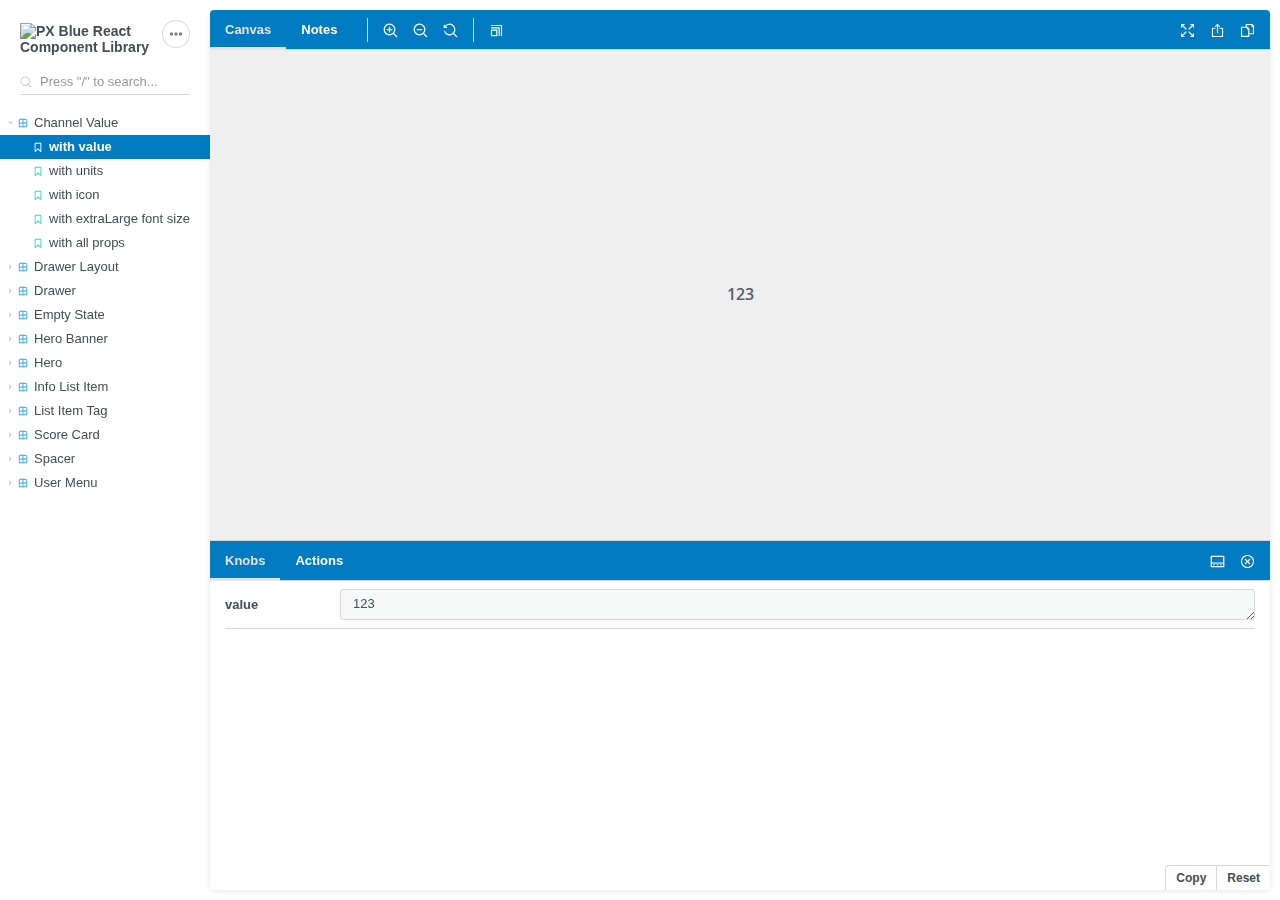
==== index.html @ 1d78e773 "Automated deployment to GitHub Pages: 4fc9adf02ebc10e402176f22e3195abb1aef4960" ====
<!doctype html><html lang="en"><head><meta charset="utf-8"><title>Storybook</title><meta name="viewport" content="width=device-width,initial-scale=1"><style>html, body {
    overflow: hidden;
    height: 100%;
    width: 100%;
    margin: 0;
    padding: 0;
  }</style><script>/* globals window */
  /* eslint-disable no-underscore-dangle */
  try {
    if (window.top !== window) {
      window.__REACT_DEVTOOLS_GLOBAL_HOOK__ = window.top.__REACT_DEVTOOLS_GLOBAL_HOOK__;
    }
  } catch (e) {
    // eslint-disable-next-line no-console
    console.warn('unable to connect to top frame for connecting dev tools');
  }</script><style>#root[hidden],
      #docs-root[hidden] {
        display: none !important;
      }</style></head><body><div id="root"></div><div id="docs-root"></div><script>window['DOCS_MODE'] = false;</script><script src="runtime~main.6b70b35614cf83eab770.bundle.js"></script><script src="vendors~main.edf5c8f440f9ef5408d7.bundle.js"></script><script src="main.2b7e1f618e87498ce772.bundle.js"></script></body></html>
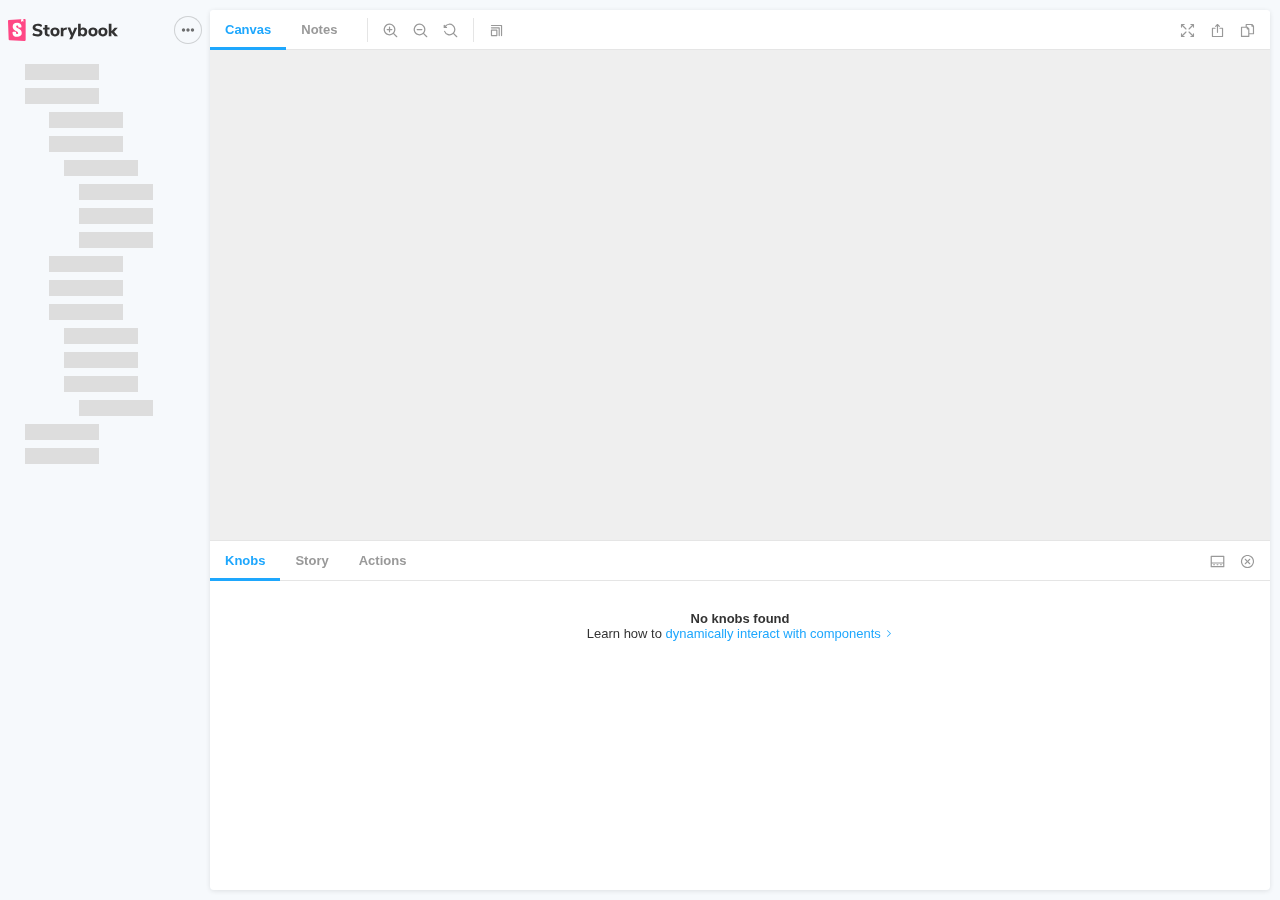
==== commit af7d064c: "Automated deployment to GitHub Pages: 9efe8abd7712d4d9ef991f05d4c924cb4b5fd49f" ====
--- a/index.html
+++ b/index.html
@@ -13,7 +13,130 @@
   } catch (e) {
     // eslint-disable-next-line no-console
     console.warn('unable to connect to top frame for connecting dev tools');
-  }</script><style>#root[hidden],
+  }</script><style>.sidebar-header {
+        padding: 16px 8px 8px !important;
+    }
+
+    .css-qbmosi {
+        margin: 0 8px 1rem !important;
+    }
+
+    /* This targets the selected story background color in the drawer. */
+    .selected {
+        background: #007bc1 !important; /* Blue[500] */
+    }
+
+    /* This targets the href that appears in the Knobs addon when there are no knobs present. */
+    .css-cz6gk6 {
+        color: #007bc1 !important; /* Blue[500] */
+    }
+
+    /* open-sans-300normal - latin */
+    @font-face {
+        font-family: 'Open Sans';
+        font-style: normal;
+        font-display: swap;
+        font-weight: 300;
+        src: local('Open Sans Light '), local('Open Sans-Light'), url('./open-sans-latin-300.woff2') format('woff2'),
+            /* Super Modern Browsers */ url('./open-sans-latin-300.woff') format('woff'); /* Modern Browsers */
+    }
+
+    /* open-sans-300italic - latin */
+    @font-face {
+        font-family: 'Open Sans';
+        font-style: italic;
+        font-display: swap;
+        font-weight: 300;
+        src: local('Open Sans Light italic'), local('Open Sans-Lightitalic'),
+            url('./open-sans-latin-300italic.woff2') format('woff2'),
+            /* Super Modern Browsers */ url('./open-sans-latin-300italic.woff') format('woff'); /* Modern Browsers */
+    }
+
+    /* open-sans-400normal - latin */
+    @font-face {
+        font-family: 'Open Sans';
+        font-style: normal;
+        font-display: swap;
+        font-weight: 400;
+        src: local('Open Sans Regular '), local('Open Sans-Regular'), url('./open-sans-latin-400.woff2') format('woff2'),
+            /* Super Modern Browsers */ url('./open-sans-latin-400.woff') format('woff'); /* Modern Browsers */
+    }
+
+    /* open-sans-400italic - latin */
+    @font-face {
+        font-family: 'Open Sans';
+        font-style: italic;
+        font-display: swap;
+        font-weight: 400;
+        src: local('Open Sans Regular italic'), local('Open Sans-Regularitalic'),
+            url('./open-sans-latin-400italic.woff2') format('woff2'),
+            /* Super Modern Browsers */ url('./open-sans-latin-400italic.woff') format('woff'); /* Modern Browsers */
+    }
+
+    /* open-sans-600normal - latin */
+    @font-face {
+        font-family: 'Open Sans';
+        font-style: normal;
+        font-display: swap;
+        font-weight: 600;
+        src: local('Open Sans SemiBold '), local('Open Sans-SemiBold'),
+            url('./open-sans-latin-600.woff2') format('woff2'),
+            /* Super Modern Browsers */ url('./open-sans-latin-600.woff') format('woff'); /* Modern Browsers */
+    }
+
+    /* open-sans-600italic - latin */
+    @font-face {
+        font-family: 'Open Sans';
+        font-style: italic;
+        font-display: swap;
+        font-weight: 600;
+        src: local('Open Sans SemiBold italic'), local('Open Sans-SemiBolditalic'),
+            url('./open-sans-latin-600italic.woff2') format('woff2'),
+            /* Super Modern Browsers */ url('./open-sans-latin-600italic.woff') format('woff'); /* Modern Browsers */
+    }
+
+    /* open-sans-700normal - latin */
+    @font-face {
+        font-family: 'Open Sans';
+        font-style: normal;
+        font-display: swap;
+        font-weight: 700;
+        src: local('Open Sans Bold '), local('Open Sans-Bold'), url('./open-sans-latin-700.woff2') format('woff2'),
+            /* Super Modern Browsers */ url('./open-sans-latin-700.woff') format('woff'); /* Modern Browsers */
+    }
+
+    /* open-sans-700italic - latin */
+    @font-face {
+        font-family: 'Open Sans';
+        font-style: italic;
+        font-display: swap;
+        font-weight: 700;
+        src: local('Open Sans Bold italic'), local('Open Sans-Bolditalic'),
+            url('./open-sans-latin-700italic.woff2') format('woff2'),
+            /* Super Modern Browsers */ url('./open-sans-latin-700italic.woff') format('woff'); /* Modern Browsers */
+    }
+
+    /* open-sans-800normal - latin */
+    @font-face {
+        font-family: 'Open Sans';
+        font-style: normal;
+        font-display: swap;
+        font-weight: 800;
+        src: local('Open Sans ExtraBold '), local('Open Sans-ExtraBold'),
+            url('./open-sans-latin-800.woff2') format('woff2'),
+            /* Super Modern Browsers */ url('./open-sans-latin-800.woff') format('woff'); /* Modern Browsers */
+    }
+
+    /* open-sans-800italic - latin */
+    @font-face {
+        font-family: 'Open Sans';
+        font-style: italic;
+        font-display: swap;
+        font-weight: 800;
+        src: local('Open Sans ExtraBold italic'), local('Open Sans-ExtraBolditalic'),
+            url('./open-sans-latin-800italic.woff2') format('woff2'),
+            /* Super Modern Browsers */ url('./open-sans-latin-800italic.woff') format('woff'); /* Modern Browsers */
+    }</style><style>#root[hidden],
       #docs-root[hidden] {
         display: none !important;
-      }</style></head><body><div id="root"></div><div id="docs-root"></div><script>window['DOCS_MODE'] = false;</script><script src="runtime~main.6b70b35614cf83eab770.bundle.js"></script><script src="vendors~main.edf5c8f440f9ef5408d7.bundle.js"></script><script src="main.2b7e1f618e87498ce772.bundle.js"></script></body></html>+      }</style></head><body><div id="root"></div><div id="docs-root"></div><script>window['DOCS_MODE'] = false;</script><script src="runtime~main.6b70b35614cf83eab770.bundle.js"></script><script src="vendors~main.6156f0cbc23262004c1c.bundle.js"></script><script src="main.290e5aa9de0d8193857f.bundle.js"></script></body></html>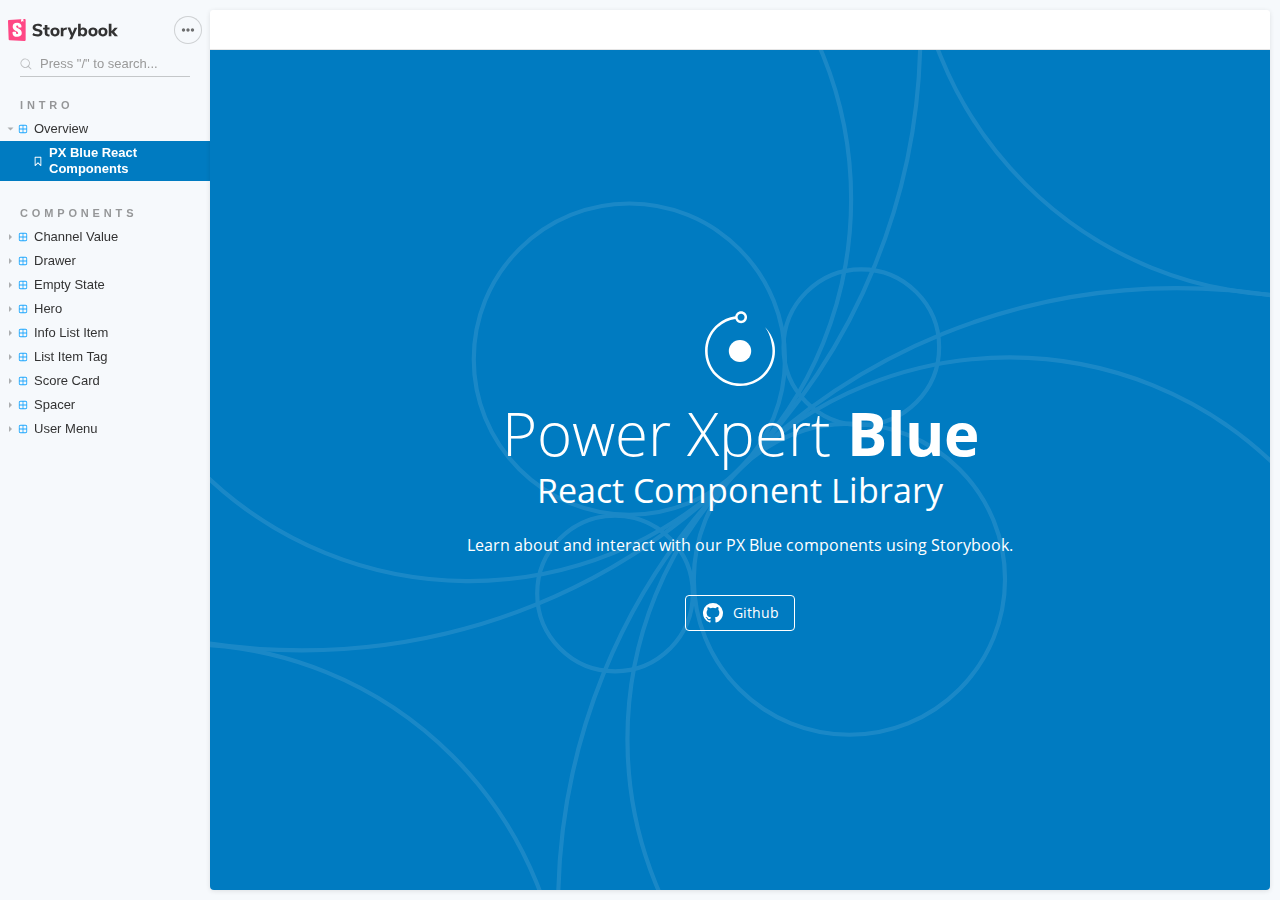
==== commit 77cd403d: "Automated deployment to GitHub Pages: f30aa0f6f24a04a635f3812a1047a23a737346c7" ====
--- a/index.html
+++ b/index.html
@@ -1,4 +1,4 @@
-<!doctype html><html lang="en"><head><meta charset="utf-8"><title>Storybook</title><meta name="viewport" content="width=device-width,initial-scale=1"><style>html, body {
+<!doctype html><html lang="en"><head><meta charset="utf-8"/><title>Storybook</title><meta name="viewport" content="width=device-width,initial-scale=1"/><style>html, body {
     overflow: hidden;
     height: 100%;
     width: 100%;
@@ -17,18 +17,21 @@
         padding: 16px 8px 8px !important;
     }
 
-    .css-qbmosi {
+    .css-qbmosi,
+    .css-1z0k36t {
         margin: 0 8px 1rem !important;
     }
 
     /* This targets the selected story background color in the drawer. */
     .selected {
-        background: #007bc1 !important; /* Blue[500] */
+        background: #007bc1 !important;
+        /* Blue[500] */
     }
 
     /* This targets the href that appears in the Knobs addon when there are no knobs present. */
     .css-cz6gk6 {
-        color: #007bc1 !important; /* Blue[500] */
+        color: #007bc1 !important;
+        /* Blue[500] */
     }
 
     /* open-sans-300normal - latin */
@@ -38,7 +41,9 @@
         font-display: swap;
         font-weight: 300;
         src: local('Open Sans Light '), local('Open Sans-Light'), url('./open-sans-latin-300.woff2') format('woff2'),
-            /* Super Modern Browsers */ url('./open-sans-latin-300.woff') format('woff'); /* Modern Browsers */
+            /* Super Modern Browsers */
+            url('./open-sans-latin-300.woff') format('woff');
+        /* Modern Browsers */
     }
 
     /* open-sans-300italic - latin */
@@ -49,7 +54,9 @@
         font-weight: 300;
         src: local('Open Sans Light italic'), local('Open Sans-Lightitalic'),
             url('./open-sans-latin-300italic.woff2') format('woff2'),
-            /* Super Modern Browsers */ url('./open-sans-latin-300italic.woff') format('woff'); /* Modern Browsers */
+            /* Super Modern Browsers */
+            url('./open-sans-latin-300italic.woff') format('woff');
+        /* Modern Browsers */
     }
 
     /* open-sans-400normal - latin */
@@ -59,7 +66,9 @@
         font-display: swap;
         font-weight: 400;
         src: local('Open Sans Regular '), local('Open Sans-Regular'), url('./open-sans-latin-400.woff2') format('woff2'),
-            /* Super Modern Browsers */ url('./open-sans-latin-400.woff') format('woff'); /* Modern Browsers */
+            /* Super Modern Browsers */
+            url('./open-sans-latin-400.woff') format('woff');
+        /* Modern Browsers */
     }
 
     /* open-sans-400italic - latin */
@@ -70,7 +79,9 @@
         font-weight: 400;
         src: local('Open Sans Regular italic'), local('Open Sans-Regularitalic'),
             url('./open-sans-latin-400italic.woff2') format('woff2'),
-            /* Super Modern Browsers */ url('./open-sans-latin-400italic.woff') format('woff'); /* Modern Browsers */
+            /* Super Modern Browsers */
+            url('./open-sans-latin-400italic.woff') format('woff');
+        /* Modern Browsers */
     }
 
     /* open-sans-600normal - latin */
@@ -81,7 +92,9 @@
         font-weight: 600;
         src: local('Open Sans SemiBold '), local('Open Sans-SemiBold'),
             url('./open-sans-latin-600.woff2') format('woff2'),
-            /* Super Modern Browsers */ url('./open-sans-latin-600.woff') format('woff'); /* Modern Browsers */
+            /* Super Modern Browsers */
+            url('./open-sans-latin-600.woff') format('woff');
+        /* Modern Browsers */
     }
 
     /* open-sans-600italic - latin */
@@ -92,7 +105,9 @@
         font-weight: 600;
         src: local('Open Sans SemiBold italic'), local('Open Sans-SemiBolditalic'),
             url('./open-sans-latin-600italic.woff2') format('woff2'),
-            /* Super Modern Browsers */ url('./open-sans-latin-600italic.woff') format('woff'); /* Modern Browsers */
+            /* Super Modern Browsers */
+            url('./open-sans-latin-600italic.woff') format('woff');
+        /* Modern Browsers */
     }
 
     /* open-sans-700normal - latin */
@@ -102,7 +117,9 @@
         font-display: swap;
         font-weight: 700;
         src: local('Open Sans Bold '), local('Open Sans-Bold'), url('./open-sans-latin-700.woff2') format('woff2'),
-            /* Super Modern Browsers */ url('./open-sans-latin-700.woff') format('woff'); /* Modern Browsers */
+            /* Super Modern Browsers */
+            url('./open-sans-latin-700.woff') format('woff');
+        /* Modern Browsers */
     }
 
     /* open-sans-700italic - latin */
@@ -113,7 +130,9 @@
         font-weight: 700;
         src: local('Open Sans Bold italic'), local('Open Sans-Bolditalic'),
             url('./open-sans-latin-700italic.woff2') format('woff2'),
-            /* Super Modern Browsers */ url('./open-sans-latin-700italic.woff') format('woff'); /* Modern Browsers */
+            /* Super Modern Browsers */
+            url('./open-sans-latin-700italic.woff') format('woff');
+        /* Modern Browsers */
     }
 
     /* open-sans-800normal - latin */
@@ -124,7 +143,9 @@
         font-weight: 800;
         src: local('Open Sans ExtraBold '), local('Open Sans-ExtraBold'),
             url('./open-sans-latin-800.woff2') format('woff2'),
-            /* Super Modern Browsers */ url('./open-sans-latin-800.woff') format('woff'); /* Modern Browsers */
+            /* Super Modern Browsers */
+            url('./open-sans-latin-800.woff') format('woff');
+        /* Modern Browsers */
     }
 
     /* open-sans-800italic - latin */
@@ -135,8 +156,10 @@
         font-weight: 800;
         src: local('Open Sans ExtraBold italic'), local('Open Sans-ExtraBolditalic'),
             url('./open-sans-latin-800italic.woff2') format('woff2'),
-            /* Super Modern Browsers */ url('./open-sans-latin-800italic.woff') format('woff'); /* Modern Browsers */
-    }</style><style>#root[hidden],
+            /* Super Modern Browsers */
+            url('./open-sans-latin-800italic.woff') format('woff');
+        /* Modern Browsers */
+    }</style><script>window.STORYBOOK_GA_ID = "UA-139646200-3";</script><style>#root[hidden],
       #docs-root[hidden] {
         display: none !important;
-      }</style></head><body><div id="root"></div><div id="docs-root"></div><script>window['DOCS_MODE'] = false;</script><script src="runtime~main.6b70b35614cf83eab770.bundle.js"></script><script src="vendors~main.6156f0cbc23262004c1c.bundle.js"></script><script src="main.290e5aa9de0d8193857f.bundle.js"></script></body></html>+      }</style></head><body><div id="root"></div><div id="docs-root"></div><script>window['DOCS_MODE'] = false;</script><script src="runtime~main.8bfece81a1ead32e094c.bundle.js"></script><script src="vendors~main.65d1828055e6ea2e4693.bundle.js"></script><script src="main.d3cc313f5250d2cbf352.bundle.js"></script></body></html>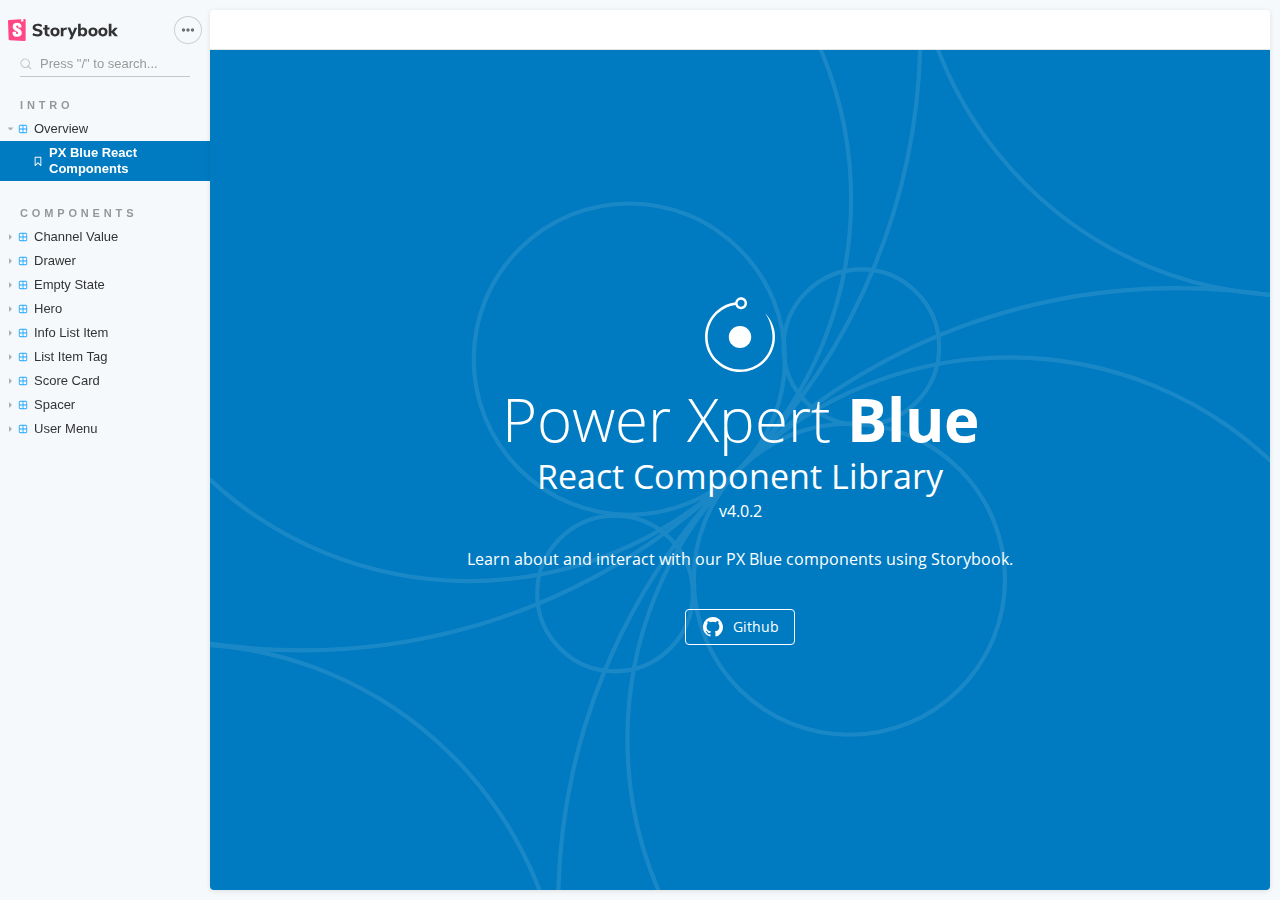
==== commit 4602008b: "Automated deployment to GitHub Pages: b6af2dbeae8496c011d40d08228b2ee51e6983ee" ====
--- a/index.html
+++ b/index.html
@@ -15,6 +15,13 @@
     console.warn('unable to connect to top frame for connecting dev tools');
   }</script><style>.sidebar-header {
         padding: 16px 8px 8px !important;
+    }
+
+    .css-19bal3c,
+    .css-7nj0wm,
+    .css-wl7nqa,
+    .css-1ifygg9 {
+        font-size: 14px !important;
     }
 
     .css-qbmosi,
@@ -41,8 +48,7 @@
         font-display: swap;
         font-weight: 300;
         src: local('Open Sans Light '), local('Open Sans-Light'), url('./open-sans-latin-300.woff2') format('woff2'),
-            /* Super Modern Browsers */
-            url('./open-sans-latin-300.woff') format('woff');
+            /* Super Modern Browsers */ url('./open-sans-latin-300.woff') format('woff');
         /* Modern Browsers */
     }
 
@@ -54,8 +60,7 @@
         font-weight: 300;
         src: local('Open Sans Light italic'), local('Open Sans-Lightitalic'),
             url('./open-sans-latin-300italic.woff2') format('woff2'),
-            /* Super Modern Browsers */
-            url('./open-sans-latin-300italic.woff') format('woff');
+            /* Super Modern Browsers */ url('./open-sans-latin-300italic.woff') format('woff');
         /* Modern Browsers */
     }
 
@@ -66,8 +71,7 @@
         font-display: swap;
         font-weight: 400;
         src: local('Open Sans Regular '), local('Open Sans-Regular'), url('./open-sans-latin-400.woff2') format('woff2'),
-            /* Super Modern Browsers */
-            url('./open-sans-latin-400.woff') format('woff');
+            /* Super Modern Browsers */ url('./open-sans-latin-400.woff') format('woff');
         /* Modern Browsers */
     }
 
@@ -79,8 +83,7 @@
         font-weight: 400;
         src: local('Open Sans Regular italic'), local('Open Sans-Regularitalic'),
             url('./open-sans-latin-400italic.woff2') format('woff2'),
-            /* Super Modern Browsers */
-            url('./open-sans-latin-400italic.woff') format('woff');
+            /* Super Modern Browsers */ url('./open-sans-latin-400italic.woff') format('woff');
         /* Modern Browsers */
     }
 
@@ -92,8 +95,7 @@
         font-weight: 600;
         src: local('Open Sans SemiBold '), local('Open Sans-SemiBold'),
             url('./open-sans-latin-600.woff2') format('woff2'),
-            /* Super Modern Browsers */
-            url('./open-sans-latin-600.woff') format('woff');
+            /* Super Modern Browsers */ url('./open-sans-latin-600.woff') format('woff');
         /* Modern Browsers */
     }
 
@@ -105,8 +107,7 @@
         font-weight: 600;
         src: local('Open Sans SemiBold italic'), local('Open Sans-SemiBolditalic'),
             url('./open-sans-latin-600italic.woff2') format('woff2'),
-            /* Super Modern Browsers */
-            url('./open-sans-latin-600italic.woff') format('woff');
+            /* Super Modern Browsers */ url('./open-sans-latin-600italic.woff') format('woff');
         /* Modern Browsers */
     }
 
@@ -117,8 +118,7 @@
         font-display: swap;
         font-weight: 700;
         src: local('Open Sans Bold '), local('Open Sans-Bold'), url('./open-sans-latin-700.woff2') format('woff2'),
-            /* Super Modern Browsers */
-            url('./open-sans-latin-700.woff') format('woff');
+            /* Super Modern Browsers */ url('./open-sans-latin-700.woff') format('woff');
         /* Modern Browsers */
     }
 
@@ -130,8 +130,7 @@
         font-weight: 700;
         src: local('Open Sans Bold italic'), local('Open Sans-Bolditalic'),
             url('./open-sans-latin-700italic.woff2') format('woff2'),
-            /* Super Modern Browsers */
-            url('./open-sans-latin-700italic.woff') format('woff');
+            /* Super Modern Browsers */ url('./open-sans-latin-700italic.woff') format('woff');
         /* Modern Browsers */
     }
 
@@ -143,8 +142,7 @@
         font-weight: 800;
         src: local('Open Sans ExtraBold '), local('Open Sans-ExtraBold'),
             url('./open-sans-latin-800.woff2') format('woff2'),
-            /* Super Modern Browsers */
-            url('./open-sans-latin-800.woff') format('woff');
+            /* Super Modern Browsers */ url('./open-sans-latin-800.woff') format('woff');
         /* Modern Browsers */
     }
 
@@ -156,10 +154,9 @@
         font-weight: 800;
         src: local('Open Sans ExtraBold italic'), local('Open Sans-ExtraBolditalic'),
             url('./open-sans-latin-800italic.woff2') format('woff2'),
-            /* Super Modern Browsers */
-            url('./open-sans-latin-800italic.woff') format('woff');
+            /* Super Modern Browsers */ url('./open-sans-latin-800italic.woff') format('woff');
         /* Modern Browsers */
-    }</style><script>window.STORYBOOK_GA_ID = "UA-139646200-3";</script><style>#root[hidden],
+    }</style><script>window.STORYBOOK_GA_ID = 'UA-139646200-3';</script><style>#root[hidden],
       #docs-root[hidden] {
         display: none !important;
       }</style></head><body><div id="root"></div><div id="docs-root"></div><script>window['DOCS_MODE'] = false;</script><script src="runtime~main.8bfece81a1ead32e094c.bundle.js"></script><script src="vendors~main.65d1828055e6ea2e4693.bundle.js"></script><script src="main.d3cc313f5250d2cbf352.bundle.js"></script></body></html>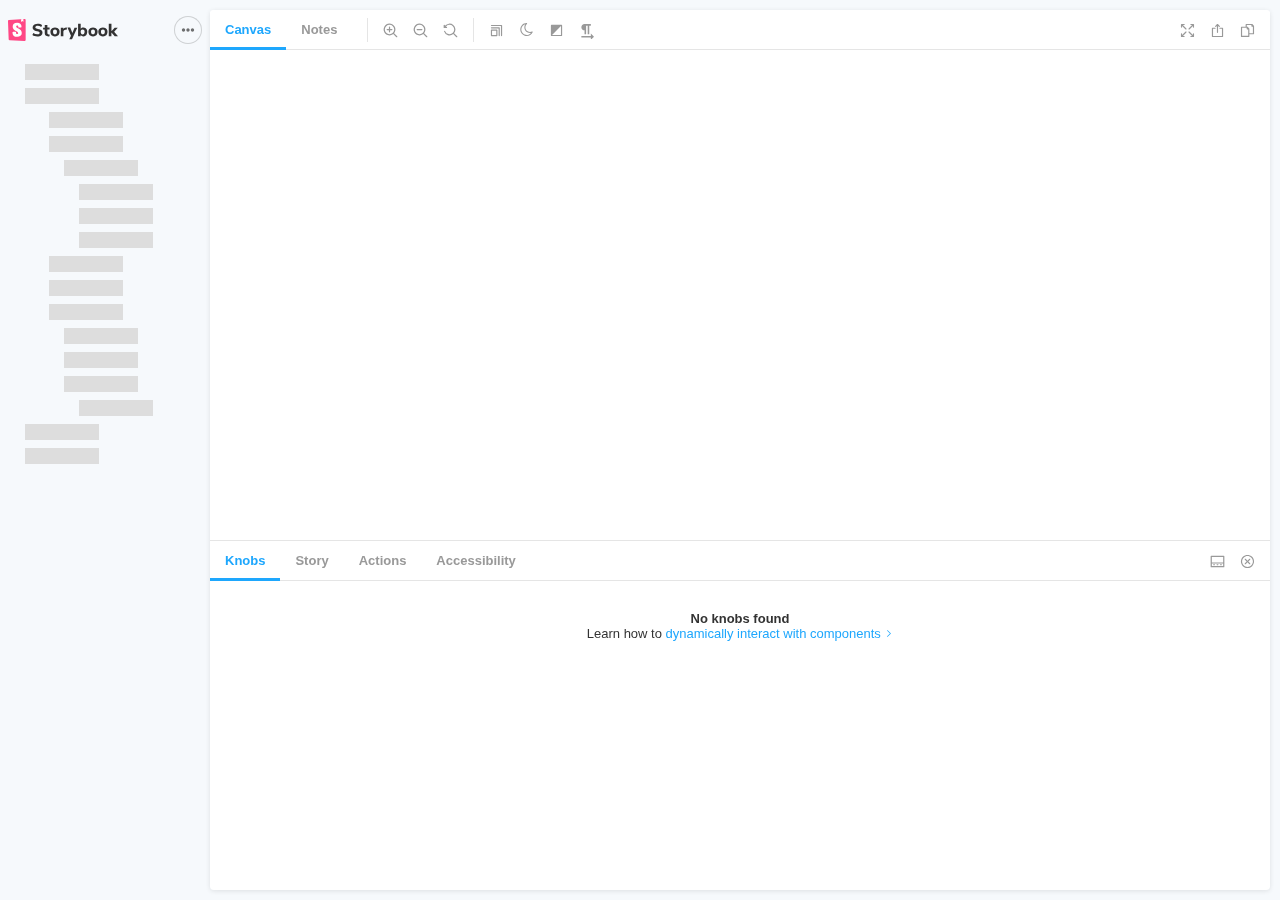
==== commit 80c203a4: "Automated deployment to GitHub Pages: c10ded2804bf379724eb4dc7daaac6b5825dc9f2" ====
--- a/index.html
+++ b/index.html
@@ -159,4 +159,4 @@
     }</style><script>window.STORYBOOK_GA_ID = 'UA-139646200-3';</script><style>#root[hidden],
       #docs-root[hidden] {
         display: none !important;
-      }</style></head><body><div id="root"></div><div id="docs-root"></div><script>window['DOCS_MODE'] = false;</script><script src="runtime~main.8bfece81a1ead32e094c.bundle.js"></script><script src="vendors~main.65d1828055e6ea2e4693.bundle.js"></script><script src="main.d3cc313f5250d2cbf352.bundle.js"></script></body></html>+      }</style></head><body><div id="root"></div><div id="docs-root"></div><script>window['DOCS_MODE'] = false;</script><script src="runtime~main.286b69a873d49f2f199c.bundle.js"></script><script src="vendors~main.171d1d9e4cd1ccc2492c.bundle.js"></script><script src="main.7054a1376badb49cceae.bundle.js"></script></body></html>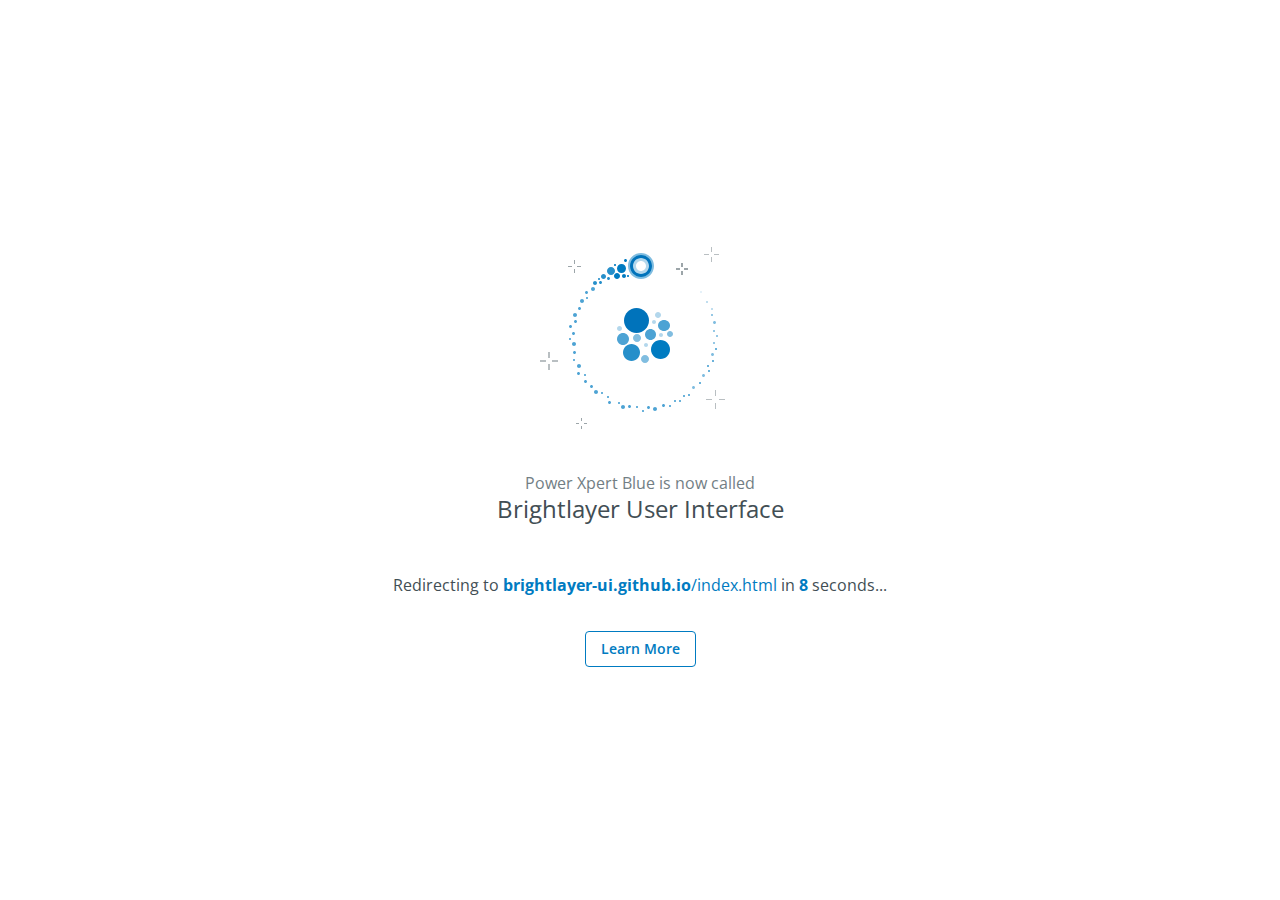
==== commit e939aaea: "PXB Has Moved" ====
--- a/index.html
+++ b/index.html
@@ -1,162 +1,13 @@
-<!doctype html><html lang="en"><head><meta charset="utf-8"/><title>Storybook</title><meta name="viewport" content="width=device-width,initial-scale=1"/><style>html, body {
-    overflow: hidden;
-    height: 100%;
-    width: 100%;
-    margin: 0;
-    padding: 0;
-  }</style><script>/* globals window */
-  /* eslint-disable no-underscore-dangle */
-  try {
-    if (window.top !== window) {
-      window.__REACT_DEVTOOLS_GLOBAL_HOOK__ = window.top.__REACT_DEVTOOLS_GLOBAL_HOOK__;
-    }
-  } catch (e) {
-    // eslint-disable-next-line no-console
-    console.warn('unable to connect to top frame for connecting dev tools');
-  }</script><style>.sidebar-header {
-        padding: 16px 8px 8px !important;
-    }
+<!DOCTYPE html><html lang="en"><head>
+        <meta charset="utf-8">
+        <title>Power Xpert Blue | Powering Teams to Make What Matters</title>
+        <style type="text/css">@font-face{font-family:'Material Icons';font-style:normal;font-weight:400;src:url(https://fonts.gstatic.com/s/materialicons/v118/flUhRq6tzZclQEJ-Vdg-IuiaDsNa.woff) format('woff');}.material-icons{font-family:'Material Icons';font-weight:normal;font-style:normal;font-size:24px;line-height:1;letter-spacing:normal;text-transform:none;display:inline-block;white-space:nowrap;word-wrap:normal;direction:ltr;font-feature-settings:'liga';}@font-face{font-family:'Material Icons';font-style:normal;font-weight:400;src:url(https://fonts.gstatic.com/s/materialicons/v118/flUhRq6tzZclQEJ-Vdg-IuiaDsNcIhQ8tQ.woff2) format('woff2');}.material-icons{font-family:'Material Icons';font-weight:normal;font-style:normal;font-size:24px;line-height:1;letter-spacing:normal;text-transform:none;display:inline-block;white-space:nowrap;word-wrap:normal;direction:ltr;-webkit-font-feature-settings:'liga';-webkit-font-smoothing:antialiased;}</style>
+        <base href="react">
+        <meta name="viewport" content="width=device-width, initial-scale=1">
+        <link rel="icon" type="image/x-icon" href="assets/pxblue.png">
+    <style>body,html{height:100%;margin:0;padding:0;}.mat-typography{font:400 1rem/1.5 Open Sans,Arial,Helvetica,sans-serif;letter-spacing:normal;}.mat-app-background{background-color:#fafafa;color:rgba(0,0,0,.87);}.pxb-blue{font-family:Open Sans,Arial,Helvetica,sans-serif;-webkit-font-smoothing:antialiased;}.pxb-blue.mat-app-background{background-color:#f7f8f8;color:#424e54;}@font-face{font-family:Open Sans;font-style:normal;font-display:swap;font-weight:300;src:url(open-sans-cyrillic-ext-300-normal.49b3ba801b58b1e9e061.woff2) format("woff2"),url(open-sans-all-300-normal.f30c0c533925ccdc2ca4.woff) format("woff");unicode-range:U+0460-052f,U+1c80-1c88,U+20b4,U+2de0-2dff,U+a640-a69f,U+fe2e-fe2f;}@font-face{font-family:Open Sans;font-style:normal;font-display:swap;font-weight:300;src:url(open-sans-cyrillic-300-normal.15860c18e364c1f61881.woff2) format("woff2"),url(open-sans-all-300-normal.f30c0c533925ccdc2ca4.woff) format("woff");unicode-range:U+0400-045f,U+0490-0491,U+04b0-04b1,U+2116;}@font-face{font-family:Open Sans;font-style:normal;font-display:swap;font-weight:300;src:url(open-sans-greek-ext-300-normal.c1f1c2b43077333f80ac.woff2) format("woff2"),url(open-sans-all-300-normal.f30c0c533925ccdc2ca4.woff) format("woff");unicode-range:U+1f??;}@font-face{font-family:Open Sans;font-style:normal;font-display:swap;font-weight:300;src:url(open-sans-greek-300-normal.f37a25b822eb8948939a.woff2) format("woff2"),url(open-sans-all-300-normal.f30c0c533925ccdc2ca4.woff) format("woff");unicode-range:U+0370-03ff;}@font-face{font-family:Open Sans;font-style:normal;font-display:swap;font-weight:300;src:url(open-sans-hebrew-300-normal.735f37004b51af592b11.woff2) format("woff2"),url(open-sans-all-300-normal.f30c0c533925ccdc2ca4.woff) format("woff");unicode-range:U+0590-05ff,U+20aa,U+25cc,U+fb1d-fb4f;}@font-face{font-family:Open Sans;font-style:normal;font-display:swap;font-weight:300;src:url(open-sans-vietnamese-300-normal.25546d31659244062dda.woff2) format("woff2"),url(open-sans-all-300-normal.f30c0c533925ccdc2ca4.woff) format("woff");unicode-range:U+0102-0103,U+0110-0111,U+0128-0129,U+0168-0169,U+01a0-01a1,U+01af-01b0,U+1ea0-1ef9,U+20ab;}@font-face{font-family:Open Sans;font-style:normal;font-display:swap;font-weight:300;src:url(open-sans-latin-ext-300-normal.3fbffb35583471c25978.woff2) format("woff2"),url(open-sans-all-300-normal.f30c0c533925ccdc2ca4.woff) format("woff");unicode-range:U+0100-024f,U+0259,U+1e??,U+2020,U+20a0-20ab,U+20ad-20cf,U+2113,U+2c60-2c7f,U+a720-a7ff;}@font-face{font-family:Open Sans;font-style:normal;font-display:swap;font-weight:300;src:url(open-sans-latin-300-normal.c4d56a65291faa29cd8d.woff2) format("woff2"),url(open-sans-all-300-normal.f30c0c533925ccdc2ca4.woff) format("woff");unicode-range:U+00??,U+0131,U+0152-0153,U+02bb-02bc,U+02c6,U+02da,U+02dc,U+2000-206f,U+2074,U+20ac,U+2122,U+2191,U+2193,U+2212,U+2215,U+feff,U+fffd;}@font-face{font-family:Open Sans;font-style:italic;font-display:swap;font-weight:300;src:url(open-sans-cyrillic-ext-300-italic.a25e0b252118e17f4f9f.woff2) format("woff2"),url(open-sans-all-300-italic.d0590b33ff1224821ebb.woff) format("woff");unicode-range:U+0460-052f,U+1c80-1c88,U+20b4,U+2de0-2dff,U+a640-a69f,U+fe2e-fe2f;}@font-face{font-family:Open Sans;font-style:italic;font-display:swap;font-weight:300;src:url(open-sans-cyrillic-300-italic.e74ea81810040534274f.woff2) format("woff2"),url(open-sans-all-300-italic.d0590b33ff1224821ebb.woff) format("woff");unicode-range:U+0400-045f,U+0490-0491,U+04b0-04b1,U+2116;}@font-face{font-family:Open Sans;font-style:italic;font-display:swap;font-weight:300;src:url(open-sans-greek-ext-300-italic.71d65a4306bc33efefd3.woff2) format("woff2"),url(open-sans-all-300-italic.d0590b33ff1224821ebb.woff) format("woff");unicode-range:U+1f??;}@font-face{font-family:Open Sans;font-style:italic;font-display:swap;font-weight:300;src:url(open-sans-greek-300-italic.40a694be13f504762ef0.woff2) format("woff2"),url(open-sans-all-300-italic.d0590b33ff1224821ebb.woff) format("woff");unicode-range:U+0370-03ff;}@font-face{font-family:Open Sans;font-style:italic;font-display:swap;font-weight:300;src:url(open-sans-hebrew-300-italic.5be2e447c7031edb5f5c.woff2) format("woff2"),url(open-sans-all-300-italic.d0590b33ff1224821ebb.woff) format("woff");unicode-range:U+0590-05ff,U+20aa,U+25cc,U+fb1d-fb4f;}@font-face{font-family:Open Sans;font-style:italic;font-display:swap;font-weight:300;src:url(open-sans-vietnamese-300-italic.5630cce83065105bc4b6.woff2) format("woff2"),url(open-sans-all-300-italic.d0590b33ff1224821ebb.woff) format("woff");unicode-range:U+0102-0103,U+0110-0111,U+0128-0129,U+0168-0169,U+01a0-01a1,U+01af-01b0,U+1ea0-1ef9,U+20ab;}@font-face{font-family:Open Sans;font-style:italic;font-display:swap;font-weight:300;src:url(open-sans-latin-ext-300-italic.2266bcb0f2e6d5374880.woff2) format("woff2"),url(open-sans-all-300-italic.d0590b33ff1224821ebb.woff) format("woff");unicode-range:U+0100-024f,U+0259,U+1e??,U+2020,U+20a0-20ab,U+20ad-20cf,U+2113,U+2c60-2c7f,U+a720-a7ff;}@font-face{font-family:Open Sans;font-style:italic;font-display:swap;font-weight:300;src:url(open-sans-latin-300-italic.10c4143bdea29ed02ad1.woff2) format("woff2"),url(open-sans-all-300-italic.d0590b33ff1224821ebb.woff) format("woff");unicode-range:U+00??,U+0131,U+0152-0153,U+02bb-02bc,U+02c6,U+02da,U+02dc,U+2000-206f,U+2074,U+20ac,U+2122,U+2191,U+2193,U+2212,U+2215,U+feff,U+fffd;}@font-face{font-family:Open Sans;font-style:normal;font-display:swap;font-weight:400;src:url(open-sans-cyrillic-ext-400-normal.432abaf385d938750963.woff2) format("woff2"),url(open-sans-all-400-normal.fd1a30188fbba33c1971.woff) format("woff");unicode-range:U+0460-052f,U+1c80-1c88,U+20b4,U+2de0-2dff,U+a640-a69f,U+fe2e-fe2f;}@font-face{font-family:Open Sans;font-style:normal;font-display:swap;font-weight:400;src:url(open-sans-cyrillic-400-normal.8c8b009e2308cfd36674.woff2) format("woff2"),url(open-sans-all-400-normal.fd1a30188fbba33c1971.woff) format("woff");unicode-range:U+0400-045f,U+0490-0491,U+04b0-04b1,U+2116;}@font-face{font-family:Open Sans;font-style:normal;font-display:swap;font-weight:400;src:url(open-sans-greek-ext-400-normal.7f0c7c378a3ca829b189.woff2) format("woff2"),url(open-sans-all-400-normal.fd1a30188fbba33c1971.woff) format("woff");unicode-range:U+1f??;}@font-face{font-family:Open Sans;font-style:normal;font-display:swap;font-weight:400;src:url(open-sans-greek-400-normal.f4df5aa87d97ffdd65c4.woff2) format("woff2"),url(open-sans-all-400-normal.fd1a30188fbba33c1971.woff) format("woff");unicode-range:U+0370-03ff;}@font-face{font-family:Open Sans;font-style:normal;font-display:swap;font-weight:400;src:url(open-sans-hebrew-400-normal.c4e6d354894703317c0c.woff2) format("woff2"),url(open-sans-all-400-normal.fd1a30188fbba33c1971.woff) format("woff");unicode-range:U+0590-05ff,U+20aa,U+25cc,U+fb1d-fb4f;}@font-face{font-family:Open Sans;font-style:normal;font-display:swap;font-weight:400;src:url(open-sans-vietnamese-400-normal.1970138327ca2599f2c5.woff2) format("woff2"),url(open-sans-all-400-normal.fd1a30188fbba33c1971.woff) format("woff");unicode-range:U+0102-0103,U+0110-0111,U+0128-0129,U+0168-0169,U+01a0-01a1,U+01af-01b0,U+1ea0-1ef9,U+20ab;}@font-face{font-family:Open Sans;font-style:normal;font-display:swap;font-weight:400;src:url(open-sans-latin-ext-400-normal.0950a0dbc206706736db.woff2) format("woff2"),url(open-sans-all-400-normal.fd1a30188fbba33c1971.woff) format("woff");unicode-range:U+0100-024f,U+0259,U+1e??,U+2020,U+20a0-20ab,U+20ad-20cf,U+2113,U+2c60-2c7f,U+a720-a7ff;}@font-face{font-family:Open Sans;font-style:normal;font-display:swap;font-weight:400;src:url(open-sans-latin-400-normal.a2d02404d087c7c068d4.woff2) format("woff2"),url(open-sans-all-400-normal.fd1a30188fbba33c1971.woff) format("woff");unicode-range:U+00??,U+0131,U+0152-0153,U+02bb-02bc,U+02c6,U+02da,U+02dc,U+2000-206f,U+2074,U+20ac,U+2122,U+2191,U+2193,U+2212,U+2215,U+feff,U+fffd;}@font-face{font-family:Open Sans;font-style:italic;font-display:swap;font-weight:400;src:url(open-sans-cyrillic-ext-400-italic.4ca17840079f406b33fd.woff2) format("woff2"),url(open-sans-all-400-italic.cda340c9d3abaadaf00b.woff) format("woff");unicode-range:U+0460-052f,U+1c80-1c88,U+20b4,U+2de0-2dff,U+a640-a69f,U+fe2e-fe2f;}@font-face{font-family:Open Sans;font-style:italic;font-display:swap;font-weight:400;src:url(open-sans-cyrillic-400-italic.5c573f6212f732fa8560.woff2) format("woff2"),url(open-sans-all-400-italic.cda340c9d3abaadaf00b.woff) format("woff");unicode-range:U+0400-045f,U+0490-0491,U+04b0-04b1,U+2116;}@font-face{font-family:Open Sans;font-style:italic;font-display:swap;font-weight:400;src:url(open-sans-greek-ext-400-italic.7d1a64903cdc3a53354c.woff2) format("woff2"),url(open-sans-all-400-italic.cda340c9d3abaadaf00b.woff) format("woff");unicode-range:U+1f??;}@font-face{font-family:Open Sans;font-style:italic;font-display:swap;font-weight:400;src:url(open-sans-greek-400-italic.fecc65ec5dc912adf5c4.woff2) format("woff2"),url(open-sans-all-400-italic.cda340c9d3abaadaf00b.woff) format("woff");unicode-range:U+0370-03ff;}@font-face{font-family:Open Sans;font-style:italic;font-display:swap;font-weight:400;src:url(open-sans-hebrew-400-italic.2cbe3d96416ae284e01f.woff2) format("woff2"),url(open-sans-all-400-italic.cda340c9d3abaadaf00b.woff) format("woff");unicode-range:U+0590-05ff,U+20aa,U+25cc,U+fb1d-fb4f;}@font-face{font-family:Open Sans;font-style:italic;font-display:swap;font-weight:400;src:url(open-sans-vietnamese-400-italic.449be43ec153f76ad440.woff2) format("woff2"),url(open-sans-all-400-italic.cda340c9d3abaadaf00b.woff) format("woff");unicode-range:U+0102-0103,U+0110-0111,U+0128-0129,U+0168-0169,U+01a0-01a1,U+01af-01b0,U+1ea0-1ef9,U+20ab;}@font-face{font-family:Open Sans;font-style:italic;font-display:swap;font-weight:400;src:url(open-sans-latin-ext-400-italic.d6085b2afd07b0692e7f.woff2) format("woff2"),url(open-sans-all-400-italic.cda340c9d3abaadaf00b.woff) format("woff");unicode-range:U+0100-024f,U+0259,U+1e??,U+2020,U+20a0-20ab,U+20ad-20cf,U+2113,U+2c60-2c7f,U+a720-a7ff;}@font-face{font-family:Open Sans;font-style:italic;font-display:swap;font-weight:400;src:url(open-sans-latin-400-italic.e237a3ae4d5c09be325c.woff2) format("woff2"),url(open-sans-all-400-italic.cda340c9d3abaadaf00b.woff) format("woff");unicode-range:U+00??,U+0131,U+0152-0153,U+02bb-02bc,U+02c6,U+02da,U+02dc,U+2000-206f,U+2074,U+20ac,U+2122,U+2191,U+2193,U+2212,U+2215,U+feff,U+fffd;}@font-face{font-family:Open Sans;font-style:normal;font-display:swap;font-weight:600;src:url(open-sans-cyrillic-ext-600-normal.809cc0b27332d472d16e.woff2) format("woff2"),url(open-sans-all-600-normal.3c307d7857602d8ab49d.woff) format("woff");unicode-range:U+0460-052f,U+1c80-1c88,U+20b4,U+2de0-2dff,U+a640-a69f,U+fe2e-fe2f;}@font-face{font-family:Open Sans;font-style:normal;font-display:swap;font-weight:600;src:url(open-sans-cyrillic-600-normal.01c4890f27c6469c81a8.woff2) format("woff2"),url(open-sans-all-600-normal.3c307d7857602d8ab49d.woff) format("woff");unicode-range:U+0400-045f,U+0490-0491,U+04b0-04b1,U+2116;}@font-face{font-family:Open Sans;font-style:normal;font-display:swap;font-weight:600;src:url(open-sans-greek-ext-600-normal.050f4e3259b272671ab6.woff2) format("woff2"),url(open-sans-all-600-normal.3c307d7857602d8ab49d.woff) format("woff");unicode-range:U+1f??;}@font-face{font-family:Open Sans;font-style:normal;font-display:swap;font-weight:600;src:url(open-sans-greek-600-normal.387efc3da55d512002ee.woff2) format("woff2"),url(open-sans-all-600-normal.3c307d7857602d8ab49d.woff) format("woff");unicode-range:U+0370-03ff;}@font-face{font-family:Open Sans;font-style:normal;font-display:swap;font-weight:600;src:url(open-sans-hebrew-600-normal.8b5c9197fb1e62843110.woff2) format("woff2"),url(open-sans-all-600-normal.3c307d7857602d8ab49d.woff) format("woff");unicode-range:U+0590-05ff,U+20aa,U+25cc,U+fb1d-fb4f;}@font-face{font-family:Open Sans;font-style:normal;font-display:swap;font-weight:600;src:url(open-sans-vietnamese-600-normal.59033dc3858d3b240cca.woff2) format("woff2"),url(open-sans-all-600-normal.3c307d7857602d8ab49d.woff) format("woff");unicode-range:U+0102-0103,U+0110-0111,U+0128-0129,U+0168-0169,U+01a0-01a1,U+01af-01b0,U+1ea0-1ef9,U+20ab;}@font-face{font-family:Open Sans;font-style:normal;font-display:swap;font-weight:600;src:url(open-sans-latin-ext-600-normal.64747c633322cd7d25af.woff2) format("woff2"),url(open-sans-all-600-normal.3c307d7857602d8ab49d.woff) format("woff");unicode-range:U+0100-024f,U+0259,U+1e??,U+2020,U+20a0-20ab,U+20ad-20cf,U+2113,U+2c60-2c7f,U+a720-a7ff;}@font-face{font-family:Open Sans;font-style:normal;font-display:swap;font-weight:600;src:url(open-sans-latin-600-normal.87da65d8301dc2218555.woff2) format("woff2"),url(open-sans-all-600-normal.3c307d7857602d8ab49d.woff) format("woff");unicode-range:U+00??,U+0131,U+0152-0153,U+02bb-02bc,U+02c6,U+02da,U+02dc,U+2000-206f,U+2074,U+20ac,U+2122,U+2191,U+2193,U+2212,U+2215,U+feff,U+fffd;}@font-face{font-family:Open Sans;font-style:italic;font-display:swap;font-weight:600;src:url(open-sans-cyrillic-ext-600-italic.82cb6391fd5cd06b8ba4.woff2) format("woff2"),url(open-sans-all-600-italic.4dbe16f8b6f6294f8683.woff) format("woff");unicode-range:U+0460-052f,U+1c80-1c88,U+20b4,U+2de0-2dff,U+a640-a69f,U+fe2e-fe2f;}@font-face{font-family:Open Sans;font-style:italic;font-display:swap;font-weight:600;src:url(open-sans-cyrillic-600-italic.50b537ccaaafa5c451e9.woff2) format("woff2"),url(open-sans-all-600-italic.4dbe16f8b6f6294f8683.woff) format("woff");unicode-range:U+0400-045f,U+0490-0491,U+04b0-04b1,U+2116;}@font-face{font-family:Open Sans;font-style:italic;font-display:swap;font-weight:600;src:url(open-sans-greek-ext-600-italic.a7147c748b2303a5b37e.woff2) format("woff2"),url(open-sans-all-600-italic.4dbe16f8b6f6294f8683.woff) format("woff");unicode-range:U+1f??;}@font-face{font-family:Open Sans;font-style:italic;font-display:swap;font-weight:600;src:url(open-sans-greek-600-italic.1b419df617a5f3055024.woff2) format("woff2"),url(open-sans-all-600-italic.4dbe16f8b6f6294f8683.woff) format("woff");unicode-range:U+0370-03ff;}@font-face{font-family:Open Sans;font-style:italic;font-display:swap;font-weight:600;src:url(open-sans-hebrew-600-italic.129469320e9ef888552a.woff2) format("woff2"),url(open-sans-all-600-italic.4dbe16f8b6f6294f8683.woff) format("woff");unicode-range:U+0590-05ff,U+20aa,U+25cc,U+fb1d-fb4f;}@font-face{font-family:Open Sans;font-style:italic;font-display:swap;font-weight:600;src:url(open-sans-vietnamese-600-italic.be10e3011f72975bedf4.woff2) format("woff2"),url(open-sans-all-600-italic.4dbe16f8b6f6294f8683.woff) format("woff");unicode-range:U+0102-0103,U+0110-0111,U+0128-0129,U+0168-0169,U+01a0-01a1,U+01af-01b0,U+1ea0-1ef9,U+20ab;}@font-face{font-family:Open Sans;font-style:italic;font-display:swap;font-weight:600;src:url(open-sans-latin-ext-600-italic.52a8fced3df63f385f03.woff2) format("woff2"),url(open-sans-all-600-italic.4dbe16f8b6f6294f8683.woff) format("woff");unicode-range:U+0100-024f,U+0259,U+1e??,U+2020,U+20a0-20ab,U+20ad-20cf,U+2113,U+2c60-2c7f,U+a720-a7ff;}@font-face{font-family:Open Sans;font-style:italic;font-display:swap;font-weight:600;src:url(open-sans-latin-600-italic.72e00e31c164e945ccd4.woff2) format("woff2"),url(open-sans-all-600-italic.4dbe16f8b6f6294f8683.woff) format("woff");unicode-range:U+00??,U+0131,U+0152-0153,U+02bb-02bc,U+02c6,U+02da,U+02dc,U+2000-206f,U+2074,U+20ac,U+2122,U+2191,U+2193,U+2212,U+2215,U+feff,U+fffd;}@font-face{font-family:Open Sans;font-style:normal;font-display:swap;font-weight:700;src:url(open-sans-cyrillic-ext-700-normal.3c59ade8b77934a45b30.woff2) format("woff2"),url(open-sans-all-700-normal.3499b9716301bd3c513c.woff) format("woff");unicode-range:U+0460-052f,U+1c80-1c88,U+20b4,U+2de0-2dff,U+a640-a69f,U+fe2e-fe2f;}@font-face{font-family:Open Sans;font-style:normal;font-display:swap;font-weight:700;src:url(open-sans-cyrillic-700-normal.1c275ed85d097d423a5a.woff2) format("woff2"),url(open-sans-all-700-normal.3499b9716301bd3c513c.woff) format("woff");unicode-range:U+0400-045f,U+0490-0491,U+04b0-04b1,U+2116;}@font-face{font-family:Open Sans;font-style:normal;font-display:swap;font-weight:700;src:url(open-sans-greek-ext-700-normal.6ec764fe61947b88ec49.woff2) format("woff2"),url(open-sans-all-700-normal.3499b9716301bd3c513c.woff) format("woff");unicode-range:U+1f??;}@font-face{font-family:Open Sans;font-style:normal;font-display:swap;font-weight:700;src:url(open-sans-greek-700-normal.8fe2fcd1cc0060a5abe8.woff2) format("woff2"),url(open-sans-all-700-normal.3499b9716301bd3c513c.woff) format("woff");unicode-range:U+0370-03ff;}@font-face{font-family:Open Sans;font-style:normal;font-display:swap;font-weight:700;src:url(open-sans-hebrew-700-normal.87a0af0cdd297129379f.woff2) format("woff2"),url(open-sans-all-700-normal.3499b9716301bd3c513c.woff) format("woff");unicode-range:U+0590-05ff,U+20aa,U+25cc,U+fb1d-fb4f;}@font-face{font-family:Open Sans;font-style:normal;font-display:swap;font-weight:700;src:url(open-sans-vietnamese-700-normal.f7029b9ddd8d28129255.woff2) format("woff2"),url(open-sans-all-700-normal.3499b9716301bd3c513c.woff) format("woff");unicode-range:U+0102-0103,U+0110-0111,U+0128-0129,U+0168-0169,U+01a0-01a1,U+01af-01b0,U+1ea0-1ef9,U+20ab;}@font-face{font-family:Open Sans;font-style:normal;font-display:swap;font-weight:700;src:url(open-sans-latin-ext-700-normal.45e8e1ac313ddc44a973.woff2) format("woff2"),url(open-sans-all-700-normal.3499b9716301bd3c513c.woff) format("woff");unicode-range:U+0100-024f,U+0259,U+1e??,U+2020,U+20a0-20ab,U+20ad-20cf,U+2113,U+2c60-2c7f,U+a720-a7ff;}@font-face{font-family:Open Sans;font-style:normal;font-display:swap;font-weight:700;src:url(open-sans-latin-700-normal.166dc5efb248e5752096.woff2) format("woff2"),url(open-sans-all-700-normal.3499b9716301bd3c513c.woff) format("woff");unicode-range:U+00??,U+0131,U+0152-0153,U+02bb-02bc,U+02c6,U+02da,U+02dc,U+2000-206f,U+2074,U+20ac,U+2122,U+2191,U+2193,U+2212,U+2215,U+feff,U+fffd;}@font-face{font-family:Open Sans;font-style:italic;font-display:swap;font-weight:700;src:url(open-sans-cyrillic-ext-700-italic.3cd0e1b58e5eb8512d29.woff2) format("woff2"),url(open-sans-all-700-italic.4af20d41613975d80e69.woff) format("woff");unicode-range:U+0460-052f,U+1c80-1c88,U+20b4,U+2de0-2dff,U+a640-a69f,U+fe2e-fe2f;}@font-face{font-family:Open Sans;font-style:italic;font-display:swap;font-weight:700;src:url(open-sans-cyrillic-700-italic.837875d738d7e2d6905e.woff2) format("woff2"),url(open-sans-all-700-italic.4af20d41613975d80e69.woff) format("woff");unicode-range:U+0400-045f,U+0490-0491,U+04b0-04b1,U+2116;}@font-face{font-family:Open Sans;font-style:italic;font-display:swap;font-weight:700;src:url(open-sans-greek-ext-700-italic.b6f77ee5e8c669c7bde4.woff2) format("woff2"),url(open-sans-all-700-italic.4af20d41613975d80e69.woff) format("woff");unicode-range:U+1f??;}@font-face{font-family:Open Sans;font-style:italic;font-display:swap;font-weight:700;src:url(open-sans-greek-700-italic.475304ce2c7411f86b1e.woff2) format("woff2"),url(open-sans-all-700-italic.4af20d41613975d80e69.woff) format("woff");unicode-range:U+0370-03ff;}@font-face{font-family:Open Sans;font-style:italic;font-display:swap;font-weight:700;src:url(open-sans-hebrew-700-italic.f6b6fe25a12e2ee7e91e.woff2) format("woff2"),url(open-sans-all-700-italic.4af20d41613975d80e69.woff) format("woff");unicode-range:U+0590-05ff,U+20aa,U+25cc,U+fb1d-fb4f;}@font-face{font-family:Open Sans;font-style:italic;font-display:swap;font-weight:700;src:url(open-sans-vietnamese-700-italic.4e6d8c91d3f1dac96898.woff2) format("woff2"),url(open-sans-all-700-italic.4af20d41613975d80e69.woff) format("woff");unicode-range:U+0102-0103,U+0110-0111,U+0128-0129,U+0168-0169,U+01a0-01a1,U+01af-01b0,U+1ea0-1ef9,U+20ab;}@font-face{font-family:Open Sans;font-style:italic;font-display:swap;font-weight:700;src:url(open-sans-latin-ext-700-italic.5086d230cbe77f47c820.woff2) format("woff2"),url(open-sans-all-700-italic.4af20d41613975d80e69.woff) format("woff");unicode-range:U+0100-024f,U+0259,U+1e??,U+2020,U+20a0-20ab,U+20ad-20cf,U+2113,U+2c60-2c7f,U+a720-a7ff;}@font-face{font-family:Open Sans;font-style:italic;font-display:swap;font-weight:700;src:url(open-sans-latin-700-italic.41c8cfc38385ea3f5e28.woff2) format("woff2"),url(open-sans-all-700-italic.4af20d41613975d80e69.woff) format("woff");unicode-range:U+00??,U+0131,U+0152-0153,U+02bb-02bc,U+02c6,U+02da,U+02dc,U+2000-206f,U+2074,U+20ac,U+2122,U+2191,U+2193,U+2212,U+2215,U+feff,U+fffd;}@font-face{font-family:Open Sans;font-style:normal;font-display:swap;font-weight:800;src:url(open-sans-cyrillic-ext-800-normal.c29437db6cebf1730d67.woff2) format("woff2"),url(open-sans-all-800-normal.becca065c2d31cce8072.woff) format("woff");unicode-range:U+0460-052f,U+1c80-1c88,U+20b4,U+2de0-2dff,U+a640-a69f,U+fe2e-fe2f;}@font-face{font-family:Open Sans;font-style:normal;font-display:swap;font-weight:800;src:url(open-sans-cyrillic-800-normal.cd13fb40352e8d4d1663.woff2) format("woff2"),url(open-sans-all-800-normal.becca065c2d31cce8072.woff) format("woff");unicode-range:U+0400-045f,U+0490-0491,U+04b0-04b1,U+2116;}@font-face{font-family:Open Sans;font-style:normal;font-display:swap;font-weight:800;src:url(open-sans-greek-ext-800-normal.e25b3fb4f4407846f377.woff2) format("woff2"),url(open-sans-all-800-normal.becca065c2d31cce8072.woff) format("woff");unicode-range:U+1f??;}@font-face{font-family:Open Sans;font-style:normal;font-display:swap;font-weight:800;src:url(open-sans-greek-800-normal.c29ca59d17eb7745f3b7.woff2) format("woff2"),url(open-sans-all-800-normal.becca065c2d31cce8072.woff) format("woff");unicode-range:U+0370-03ff;}@font-face{font-family:Open Sans;font-style:normal;font-display:swap;font-weight:800;src:url(open-sans-hebrew-800-normal.941d793dd7b7d6f1c0a7.woff2) format("woff2"),url(open-sans-all-800-normal.becca065c2d31cce8072.woff) format("woff");unicode-range:U+0590-05ff,U+20aa,U+25cc,U+fb1d-fb4f;}@font-face{font-family:Open Sans;font-style:normal;font-display:swap;font-weight:800;src:url(open-sans-vietnamese-800-normal.929fa8ba7b9c4312a5cd.woff2) format("woff2"),url(open-sans-all-800-normal.becca065c2d31cce8072.woff) format("woff");unicode-range:U+0102-0103,U+0110-0111,U+0128-0129,U+0168-0169,U+01a0-01a1,U+01af-01b0,U+1ea0-1ef9,U+20ab;}@font-face{font-family:Open Sans;font-style:normal;font-display:swap;font-weight:800;src:url(open-sans-latin-ext-800-normal.84e4b225288df75c70da.woff2) format("woff2"),url(open-sans-all-800-normal.becca065c2d31cce8072.woff) format("woff");unicode-range:U+0100-024f,U+0259,U+1e??,U+2020,U+20a0-20ab,U+20ad-20cf,U+2113,U+2c60-2c7f,U+a720-a7ff;}@font-face{font-family:Open Sans;font-style:normal;font-display:swap;font-weight:800;src:url(open-sans-latin-800-normal.7d3e609633bf25c3f8a2.woff2) format("woff2"),url(open-sans-all-800-normal.becca065c2d31cce8072.woff) format("woff");unicode-range:U+00??,U+0131,U+0152-0153,U+02bb-02bc,U+02c6,U+02da,U+02dc,U+2000-206f,U+2074,U+20ac,U+2122,U+2191,U+2193,U+2212,U+2215,U+feff,U+fffd;}@font-face{font-family:Open Sans;font-style:italic;font-display:swap;font-weight:800;src:url(open-sans-cyrillic-ext-800-italic.8e56979d7545cca8dcc2.woff2) format("woff2"),url(open-sans-all-800-italic.f7b874a7ade796f26d87.woff) format("woff");unicode-range:U+0460-052f,U+1c80-1c88,U+20b4,U+2de0-2dff,U+a640-a69f,U+fe2e-fe2f;}@font-face{font-family:Open Sans;font-style:italic;font-display:swap;font-weight:800;src:url(open-sans-cyrillic-800-italic.f928cc6382c9aa12afca.woff2) format("woff2"),url(open-sans-all-800-italic.f7b874a7ade796f26d87.woff) format("woff");unicode-range:U+0400-045f,U+0490-0491,U+04b0-04b1,U+2116;}@font-face{font-family:Open Sans;font-style:italic;font-display:swap;font-weight:800;src:url(open-sans-greek-ext-800-italic.6b61079e85f9f43c9c07.woff2) format("woff2"),url(open-sans-all-800-italic.f7b874a7ade796f26d87.woff) format("woff");unicode-range:U+1f??;}@font-face{font-family:Open Sans;font-style:italic;font-display:swap;font-weight:800;src:url(open-sans-greek-800-italic.49a4de90a9afd4037be0.woff2) format("woff2"),url(open-sans-all-800-italic.f7b874a7ade796f26d87.woff) format("woff");unicode-range:U+0370-03ff;}@font-face{font-family:Open Sans;font-style:italic;font-display:swap;font-weight:800;src:url(open-sans-hebrew-800-italic.6e02ce63f9c9746efab3.woff2) format("woff2"),url(open-sans-all-800-italic.f7b874a7ade796f26d87.woff) format("woff");unicode-range:U+0590-05ff,U+20aa,U+25cc,U+fb1d-fb4f;}@font-face{font-family:Open Sans;font-style:italic;font-display:swap;font-weight:800;src:url(open-sans-vietnamese-800-italic.3fb21eae74b4d9ea19d9.woff2) format("woff2"),url(open-sans-all-800-italic.f7b874a7ade796f26d87.woff) format("woff");unicode-range:U+0102-0103,U+0110-0111,U+0128-0129,U+0168-0169,U+01a0-01a1,U+01af-01b0,U+1ea0-1ef9,U+20ab;}@font-face{font-family:Open Sans;font-style:italic;font-display:swap;font-weight:800;src:url(open-sans-latin-ext-800-italic.41b6d6a1affda45500bc.woff2) format("woff2"),url(open-sans-all-800-italic.f7b874a7ade796f26d87.woff) format("woff");unicode-range:U+0100-024f,U+0259,U+1e??,U+2020,U+20a0-20ab,U+20ad-20cf,U+2113,U+2c60-2c7f,U+a720-a7ff;}@font-face{font-family:Open Sans;font-style:italic;font-display:swap;font-weight:800;src:url(open-sans-latin-800-italic.38f2a3be39f37d6cf377.woff2) format("woff2"),url(open-sans-all-800-italic.f7b874a7ade796f26d87.woff) format("woff");unicode-range:U+00??,U+0131,U+0152-0153,U+02bb-02bc,U+02c6,U+02da,U+02dc,U+2000-206f,U+2074,U+20ac,U+2122,U+2191,U+2193,U+2212,U+2215,U+feff,U+fffd;}</style><link rel="stylesheet" href="styles.f289ffc7a80ae8930c9c.css" media="print" onload="this.media='all'"><noscript><link rel="stylesheet" href="styles.f289ffc7a80ae8930c9c.css"></noscript></head>
+    <body class="pxb-blue mat-typography mat-app-background">
+        <app-root></app-root>
+    <script src="runtime-es2015.6552bdd4c1e592a00be4.js" type="module"></script><script src="runtime-es5.6552bdd4c1e592a00be4.js" nomodule defer></script><script src="polyfills-es5.0885a8f354a65308b776.js" nomodule defer></script><script src="polyfills-es2015.ee7f468f95da8b291fde.js" type="module"></script><script src="main-es2015.b36d0865140904d4727a.js" type="module"></script><script src="main-es5.b36d0865140904d4727a.js" nomodule defer></script>
 
-    .css-19bal3c,
-    .css-7nj0wm,
-    .css-wl7nqa,
-    .css-1ifygg9 {
-        font-size: 14px !important;
-    }
-
-    .css-qbmosi,
-    .css-1z0k36t {
-        margin: 0 8px 1rem !important;
-    }
-
-    /* This targets the selected story background color in the drawer. */
-    .selected {
-        background: #007bc1 !important;
-        /* Blue[500] */
-    }
-
-    /* This targets the href that appears in the Knobs addon when there are no knobs present. */
-    .css-cz6gk6 {
-        color: #007bc1 !important;
-        /* Blue[500] */
-    }
-
-    /* open-sans-300normal - latin */
-    @font-face {
-        font-family: 'Open Sans';
-        font-style: normal;
-        font-display: swap;
-        font-weight: 300;
-        src: local('Open Sans Light '), local('Open Sans-Light'), url('./open-sans-latin-300.woff2') format('woff2'),
-            /* Super Modern Browsers */ url('./open-sans-latin-300.woff') format('woff');
-        /* Modern Browsers */
-    }
-
-    /* open-sans-300italic - latin */
-    @font-face {
-        font-family: 'Open Sans';
-        font-style: italic;
-        font-display: swap;
-        font-weight: 300;
-        src: local('Open Sans Light italic'), local('Open Sans-Lightitalic'),
-            url('./open-sans-latin-300italic.woff2') format('woff2'),
-            /* Super Modern Browsers */ url('./open-sans-latin-300italic.woff') format('woff');
-        /* Modern Browsers */
-    }
-
-    /* open-sans-400normal - latin */
-    @font-face {
-        font-family: 'Open Sans';
-        font-style: normal;
-        font-display: swap;
-        font-weight: 400;
-        src: local('Open Sans Regular '), local('Open Sans-Regular'), url('./open-sans-latin-400.woff2') format('woff2'),
-            /* Super Modern Browsers */ url('./open-sans-latin-400.woff') format('woff');
-        /* Modern Browsers */
-    }
-
-    /* open-sans-400italic - latin */
-    @font-face {
-        font-family: 'Open Sans';
-        font-style: italic;
-        font-display: swap;
-        font-weight: 400;
-        src: local('Open Sans Regular italic'), local('Open Sans-Regularitalic'),
-            url('./open-sans-latin-400italic.woff2') format('woff2'),
-            /* Super Modern Browsers */ url('./open-sans-latin-400italic.woff') format('woff');
-        /* Modern Browsers */
-    }
-
-    /* open-sans-600normal - latin */
-    @font-face {
-        font-family: 'Open Sans';
-        font-style: normal;
-        font-display: swap;
-        font-weight: 600;
-        src: local('Open Sans SemiBold '), local('Open Sans-SemiBold'),
-            url('./open-sans-latin-600.woff2') format('woff2'),
-            /* Super Modern Browsers */ url('./open-sans-latin-600.woff') format('woff');
-        /* Modern Browsers */
-    }
-
-    /* open-sans-600italic - latin */
-    @font-face {
-        font-family: 'Open Sans';
-        font-style: italic;
-        font-display: swap;
-        font-weight: 600;
-        src: local('Open Sans SemiBold italic'), local('Open Sans-SemiBolditalic'),
-            url('./open-sans-latin-600italic.woff2') format('woff2'),
-            /* Super Modern Browsers */ url('./open-sans-latin-600italic.woff') format('woff');
-        /* Modern Browsers */
-    }
-
-    /* open-sans-700normal - latin */
-    @font-face {
-        font-family: 'Open Sans';
-        font-style: normal;
-        font-display: swap;
-        font-weight: 700;
-        src: local('Open Sans Bold '), local('Open Sans-Bold'), url('./open-sans-latin-700.woff2') format('woff2'),
-            /* Super Modern Browsers */ url('./open-sans-latin-700.woff') format('woff');
-        /* Modern Browsers */
-    }
-
-    /* open-sans-700italic - latin */
-    @font-face {
-        font-family: 'Open Sans';
-        font-style: italic;
-        font-display: swap;
-        font-weight: 700;
-        src: local('Open Sans Bold italic'), local('Open Sans-Bolditalic'),
-            url('./open-sans-latin-700italic.woff2') format('woff2'),
-            /* Super Modern Browsers */ url('./open-sans-latin-700italic.woff') format('woff');
-        /* Modern Browsers */
-    }
-
-    /* open-sans-800normal - latin */
-    @font-face {
-        font-family: 'Open Sans';
-        font-style: normal;
-        font-display: swap;
-        font-weight: 800;
-        src: local('Open Sans ExtraBold '), local('Open Sans-ExtraBold'),
-            url('./open-sans-latin-800.woff2') format('woff2'),
-            /* Super Modern Browsers */ url('./open-sans-latin-800.woff') format('woff');
-        /* Modern Browsers */
-    }
-
-    /* open-sans-800italic - latin */
-    @font-face {
-        font-family: 'Open Sans';
-        font-style: italic;
-        font-display: swap;
-        font-weight: 800;
-        src: local('Open Sans ExtraBold italic'), local('Open Sans-ExtraBolditalic'),
-            url('./open-sans-latin-800italic.woff2') format('woff2'),
-            /* Super Modern Browsers */ url('./open-sans-latin-800italic.woff') format('woff');
-        /* Modern Browsers */
-    }</style><script>window.STORYBOOK_GA_ID = 'UA-139646200-3';</script><style>#root[hidden],
-      #docs-root[hidden] {
-        display: none !important;
-      }</style></head><body><div id="root"></div><div id="docs-root"></div><script>window['DOCS_MODE'] = false;</script><script src="runtime~main.286b69a873d49f2f199c.bundle.js"></script><script src="vendors~main.171d1d9e4cd1ccc2492c.bundle.js"></script><script src="main.7054a1376badb49cceae.bundle.js"></script></body></html>+</body></html>--- a/styles.f289ffc7a80ae8930c9c.css
+++ b/styles.f289ffc7a80ae8930c9c.css
@@ -0,0 +1,5 @@
+body,html{height:100%;margin:0;padding:0}.mat-badge-content{font-weight:600;font-size:12px;font-family:Open Sans,Arial,Helvetica,sans-serif}.mat-badge-small .mat-badge-content{font-size:9px}.mat-badge-large .mat-badge-content{font-size:24px}.mat-h1,.mat-headline,.mat-typography h1{font:400 1.5rem/1.334 Open Sans,Arial,Helvetica,sans-serif;letter-spacing:normal;margin:0 0 16px}.mat-h2,.mat-title,.mat-typography h2{font:600 1.25rem/1.6 Open Sans,Arial,Helvetica,sans-serif;letter-spacing:normal;margin:0 0 16px}.mat-h3,.mat-subheading-2,.mat-typography h3{font:400 1rem/1.75 Open Sans,Arial,Helvetica,sans-serif;letter-spacing:normal;margin:0 0 16px}.mat-h4,.mat-subheading-1,.mat-typography h4{font:600 .875rem/1.57 Open Sans,Arial,Helvetica,sans-serif;letter-spacing:normal;margin:0 0 16px}.mat-h5,.mat-typography h5{font:400 calc(1rem * .83) /1.5 Open Sans,Arial,Helvetica,sans-serif;margin:0 0 12px}.mat-h6,.mat-typography h6{font:400 calc(1rem * .67) /1.5 Open Sans,Arial,Helvetica,sans-serif;margin:0 0 12px}.mat-body-2,.mat-body-strong{font:500 .875rem/1.43 Open Sans,Arial,Helvetica,sans-serif;letter-spacing:normal}.mat-body,.mat-body-1,.mat-typography{font:400 1rem/1.5 Open Sans,Arial,Helvetica,sans-serif;letter-spacing:normal}.mat-body-1 p,.mat-body p,.mat-typography p{margin:0 0 12px}.mat-caption,.mat-small{font:400 .75rem/1.66 Open Sans,Arial,Helvetica,sans-serif;letter-spacing:normal}.mat-display-4,.mat-typography .mat-display-4{font:300 6rem/1.167 Open Sans,Arial,Helvetica,sans-serif;letter-spacing:normal;margin:0 0 56px}.mat-display-3,.mat-typography .mat-display-3{font:300 3.75rem/1.2 Open Sans,Arial,Helvetica,sans-serif;letter-spacing:normal;margin:0 0 64px}.mat-display-2,.mat-typography .mat-display-2{font:400 3rem/1.167 Open Sans,Arial,Helvetica,sans-serif;letter-spacing:normal;margin:0 0 64px}.mat-display-1,.mat-typography .mat-display-1{font:400 2.125rem/1.235 Open Sans,Arial,Helvetica,sans-serif;letter-spacing:normal;margin:0 0 64px}.mat-bottom-sheet-container{font:400 1rem/1.5 Open Sans,Arial,Helvetica,sans-serif;letter-spacing:normal}.mat-button,.mat-fab,.mat-flat-button,.mat-icon-button,.mat-mini-fab,.mat-raised-button,.mat-stroked-button{font-family:Open Sans,Arial,Helvetica,sans-serif;font-size:.875rem;font-weight:600}.mat-button-toggle,.mat-card{font-family:Open Sans,Arial,Helvetica,sans-serif}.mat-card-title{font-size:1.5rem;font-weight:600}.mat-card-header .mat-card-title{font-size:1.25rem}.mat-card-content,.mat-card-subtitle{font-size:1rem}.mat-checkbox{font-family:Open Sans,Arial,Helvetica,sans-serif}.mat-checkbox-layout .mat-checkbox-label{line-height:1.43}.mat-chip{font-size:.875rem;font-weight:500}.mat-chip .mat-chip-remove.mat-icon,.mat-chip .mat-chip-trailing-icon.mat-icon{font-size:18px}.mat-table{font-family:Open Sans,Arial,Helvetica,sans-serif}.mat-header-cell{font-size:.75rem;font-weight:500}.mat-cell,.mat-footer-cell{font-size:1rem}.mat-calendar{font-family:Open Sans,Arial,Helvetica,sans-serif}.mat-calendar-body{font-size:13px}.mat-calendar-body-label,.mat-calendar-period-button{font-size:.875rem;font-weight:600}.mat-calendar-table-header th{font-size:11px;font-weight:400}.mat-dialog-title{font:600 1.25rem/1.6 Open Sans,Arial,Helvetica,sans-serif;letter-spacing:normal}.mat-expansion-panel-header{font-family:Open Sans,Arial,Helvetica,sans-serif;font-size:.875rem;font-weight:600}.mat-expansion-panel-content{font:400 1rem/1.5 Open Sans,Arial,Helvetica,sans-serif;letter-spacing:normal}.mat-form-field{font-size:inherit;font-weight:400;line-height:1.125;font-family:Open Sans,Arial,Helvetica,sans-serif;letter-spacing:normal}.mat-form-field-wrapper{padding-bottom:1.34375em}.mat-form-field-prefix .mat-icon,.mat-form-field-suffix .mat-icon{font-size:150%;line-height:1.125}.mat-form-field-prefix .mat-icon-button,.mat-form-field-suffix .mat-icon-button{height:1.5em;width:1.5em}.mat-form-field-prefix .mat-icon-button .mat-icon,.mat-form-field-suffix .mat-icon-button .mat-icon{height:1.125em;line-height:1.125}.mat-form-field-infix{padding:.5em 0;border-top:.84375em solid transparent}.mat-form-field-can-float.mat-form-field-should-float .mat-form-field-label,.mat-form-field-can-float .mat-input-server:focus+.mat-form-field-label-wrapper .mat-form-field-label{transform:translateY(-1.34375em) scale(.75);width:133.3333333333%}.mat-form-field-can-float .mat-input-server[label]:not(:label-shown)+.mat-form-field-label-wrapper .mat-form-field-label{transform:translateY(-1.34374em) scale(.75);width:133.3333433333%}.mat-form-field-label-wrapper{top:-.84375em;padding-top:.84375em}.mat-form-field-label{top:1.34375em}.mat-form-field-underline{bottom:1.34375em}.mat-form-field-subscript-wrapper{font-size:75%;margin-top:.6666666667em;top:calc(100% - 1.7916666667em)}.mat-form-field-appearance-legacy .mat-form-field-wrapper{padding-bottom:1.25em}.mat-form-field-appearance-legacy .mat-form-field-infix{padding:.4375em 0}.mat-form-field-appearance-legacy.mat-form-field-can-float.mat-form-field-should-float .mat-form-field-label,.mat-form-field-appearance-legacy.mat-form-field-can-float .mat-input-server:focus+.mat-form-field-label-wrapper .mat-form-field-label{transform:translateY(-1.28125em) scale(.75) perspective(100px) translateZ(.001px);-ms-transform:translateY(-1.28125em) scale(.75);width:133.3333333333%}.mat-form-field-appearance-legacy.mat-form-field-can-float .mat-form-field-autofill-control:-webkit-autofill+.mat-form-field-label-wrapper .mat-form-field-label{transform:translateY(-1.28125em) scale(.75) perspective(100px) translateZ(.00101px);-ms-transform:translateY(-1.28124em) scale(.75);width:133.3333433333%}.mat-form-field-appearance-legacy.mat-form-field-can-float .mat-input-server[label]:not(:label-shown)+.mat-form-field-label-wrapper .mat-form-field-label{transform:translateY(-1.28125em) scale(.75) perspective(100px) translateZ(.00102px);-ms-transform:translateY(-1.28123em) scale(.75);width:133.3333533333%}.mat-form-field-appearance-legacy .mat-form-field-label{top:1.28125em}.mat-form-field-appearance-legacy .mat-form-field-underline{bottom:1.25em}.mat-form-field-appearance-legacy .mat-form-field-subscript-wrapper{margin-top:.5416666667em;top:calc(100% - 1.6666666667em)}@media print{.mat-form-field-appearance-legacy.mat-form-field-can-float.mat-form-field-should-float .mat-form-field-label,.mat-form-field-appearance-legacy.mat-form-field-can-float .mat-input-server:focus+.mat-form-field-label-wrapper .mat-form-field-label{transform:translateY(-1.28122em) scale(.75)}.mat-form-field-appearance-legacy.mat-form-field-can-float .mat-form-field-autofill-control:-webkit-autofill+.mat-form-field-label-wrapper .mat-form-field-label{transform:translateY(-1.28121em) scale(.75)}.mat-form-field-appearance-legacy.mat-form-field-can-float .mat-input-server[label]:not(:label-shown)+.mat-form-field-label-wrapper .mat-form-field-label{transform:translateY(-1.2812em) scale(.75)}}.mat-form-field-appearance-fill .mat-form-field-infix{padding:.25em 0 .75em}.mat-form-field-appearance-fill .mat-form-field-label{top:1.09375em;margin-top:-.5em}.mat-form-field-appearance-fill.mat-form-field-can-float.mat-form-field-should-float .mat-form-field-label,.mat-form-field-appearance-fill.mat-form-field-can-float .mat-input-server:focus+.mat-form-field-label-wrapper .mat-form-field-label{transform:translateY(-.59375em) scale(.75);width:133.3333333333%}.mat-form-field-appearance-fill.mat-form-field-can-float .mat-input-server[label]:not(:label-shown)+.mat-form-field-label-wrapper .mat-form-field-label{transform:translateY(-.59374em) scale(.75);width:133.3333433333%}.mat-form-field-appearance-outline .mat-form-field-infix{padding:1em 0}.mat-form-field-appearance-outline .mat-form-field-label{top:1.84375em;margin-top:-.25em}.mat-form-field-appearance-outline.mat-form-field-can-float.mat-form-field-should-float .mat-form-field-label,.mat-form-field-appearance-outline.mat-form-field-can-float .mat-input-server:focus+.mat-form-field-label-wrapper .mat-form-field-label{transform:translateY(-1.59375em) scale(.75);width:133.3333333333%}.mat-form-field-appearance-outline.mat-form-field-can-float .mat-input-server[label]:not(:label-shown)+.mat-form-field-label-wrapper .mat-form-field-label{transform:translateY(-1.59374em) scale(.75);width:133.3333433333%}.mat-grid-tile-footer,.mat-grid-tile-header{font-size:1rem}.mat-grid-tile-footer .mat-line,.mat-grid-tile-header .mat-line{white-space:nowrap;overflow:hidden;text-overflow:ellipsis;display:block;box-sizing:border-box}.mat-grid-tile-footer .mat-line:nth-child(n+2),.mat-grid-tile-header .mat-line:nth-child(n+2){font-size:.75rem}input.mat-input-element{margin-top:-.0625em}.mat-menu-item{font-family:Open Sans,Arial,Helvetica,sans-serif;font-size:1rem;font-weight:400}.mat-paginator,.mat-paginator-page-size .mat-select-trigger{font-family:Open Sans,Arial,Helvetica,sans-serif;font-size:.75rem}.mat-radio-button,.mat-select{font-family:Open Sans,Arial,Helvetica,sans-serif}.mat-select-trigger{height:1.125em}.mat-slide-toggle-content,.mat-slider-thumb-label-text{font-family:Open Sans,Arial,Helvetica,sans-serif}.mat-slider-thumb-label-text{font-size:.75rem;font-weight:500}.mat-stepper-horizontal,.mat-stepper-vertical{font-family:Open Sans,Arial,Helvetica,sans-serif}.mat-step-label{font-size:1rem;font-weight:400}.mat-step-sub-label-error{font-weight:400}.mat-step-label-error{font-size:.875rem}.mat-step-label-selected{font-size:.875rem;font-weight:500}.mat-tab-group,.mat-tab-label,.mat-tab-link{font-family:Open Sans,Arial,Helvetica,sans-serif}.mat-tab-label,.mat-tab-link{font-size:.875rem;font-weight:600}.mat-toolbar,.mat-toolbar h1,.mat-toolbar h2,.mat-toolbar h3,.mat-toolbar h4,.mat-toolbar h5,.mat-toolbar h6{font:600 1.25rem/1.6 Open Sans,Arial,Helvetica,sans-serif;letter-spacing:normal;margin:0}.mat-tooltip{font-family:Open Sans,Arial,Helvetica,sans-serif;font-size:10px;padding-top:6px;padding-bottom:6px}.mat-tooltip-handset{font-size:14px;padding-top:8px;padding-bottom:8px}.mat-list-item,.mat-list-option{font-family:Open Sans,Arial,Helvetica,sans-serif}.mat-list-base .mat-list-item{font-size:1rem}.mat-list-base .mat-list-item .mat-line{white-space:nowrap;overflow:hidden;text-overflow:ellipsis;display:block;box-sizing:border-box}.mat-list-base .mat-list-item .mat-line:nth-child(n+2),.mat-list-base .mat-list-option{font-size:1rem}.mat-list-base .mat-list-option .mat-line{white-space:nowrap;overflow:hidden;text-overflow:ellipsis;display:block;box-sizing:border-box}.mat-list-base .mat-list-option .mat-line:nth-child(n+2){font-size:1rem}.mat-list-base .mat-subheader{font-family:Open Sans,Arial,Helvetica,sans-serif;font-size:.875rem;font-weight:500}.mat-list-base[dense] .mat-list-item{font-size:.75rem}.mat-list-base[dense] .mat-list-item .mat-line{white-space:nowrap;overflow:hidden;text-overflow:ellipsis;display:block;box-sizing:border-box}.mat-list-base[dense] .mat-list-item .mat-line:nth-child(n+2),.mat-list-base[dense] .mat-list-option{font-size:.75rem}.mat-list-base[dense] .mat-list-option .mat-line{white-space:nowrap;overflow:hidden;text-overflow:ellipsis;display:block;box-sizing:border-box}.mat-list-base[dense] .mat-list-option .mat-line:nth-child(n+2){font-size:.75rem}.mat-list-base[dense] .mat-subheader{font-family:Open Sans,Arial,Helvetica,sans-serif;font-size:.75rem;font-weight:500}.mat-option{font-family:Open Sans,Arial,Helvetica,sans-serif;font-size:1rem}.mat-optgroup-label{font:500 .875rem/1.43 Open Sans,Arial,Helvetica,sans-serif;letter-spacing:normal}.mat-simple-snackbar{font-family:Open Sans,Arial,Helvetica,sans-serif;font-size:1rem}.mat-simple-snackbar-action{line-height:1;font-family:inherit;font-size:inherit;font-weight:600}.mat-tree{font-family:Open Sans,Arial,Helvetica,sans-serif}.mat-nested-tree-node,.mat-tree-node{font-weight:400;font-size:1rem}.mat-ripple{overflow:hidden;position:relative}.mat-ripple:not(:empty){transform:translateZ(0)}.mat-ripple.mat-ripple-unbounded{overflow:visible}.mat-ripple-element{position:absolute;border-radius:50%;pointer-events:none;transition:opacity,transform 0ms cubic-bezier(0,0,.2,1);transform:scale(0)}.cdk-high-contrast-active .mat-ripple-element{display:none}.cdk-visually-hidden{border:0;clip:rect(0 0 0 0);height:1px;margin:-1px;overflow:hidden;padding:0;position:absolute;width:1px;white-space:nowrap;outline:0;-webkit-appearance:none;-moz-appearance:none}.cdk-global-overlay-wrapper,.cdk-overlay-container{pointer-events:none;top:0;left:0;height:100%;width:100%}.cdk-overlay-container{position:fixed;z-index:1000}.cdk-overlay-container:empty{display:none}.cdk-global-overlay-wrapper,.cdk-overlay-pane{display:flex;position:absolute;z-index:1000}.cdk-overlay-pane{pointer-events:auto;box-sizing:border-box;max-width:100%;max-height:100%}.cdk-overlay-backdrop{position:absolute;top:0;bottom:0;left:0;right:0;z-index:1000;pointer-events:auto;-webkit-tap-highlight-color:transparent;transition:opacity .4s cubic-bezier(.25,.8,.25,1);opacity:0}.cdk-overlay-backdrop.cdk-overlay-backdrop-showing{opacity:1}.cdk-high-contrast-active .cdk-overlay-backdrop.cdk-overlay-backdrop-showing{opacity:.6}.cdk-overlay-dark-backdrop{background:rgba(0,0,0,.32)}.cdk-overlay-transparent-backdrop,.cdk-overlay-transparent-backdrop.cdk-overlay-backdrop-showing{opacity:0}.cdk-overlay-connected-position-bounding-box{position:absolute;z-index:1000;display:flex;flex-direction:column;min-width:1px;min-height:1px}.cdk-global-scrollblock{position:fixed;width:100%;overflow-y:scroll}textarea.cdk-textarea-autosize{resize:none}textarea.cdk-textarea-autosize-measuring{padding:2px 0!important;box-sizing:content-box!important;height:auto!important;overflow:hidden!important}textarea.cdk-textarea-autosize-measuring-firefox{padding:2px 0!important;box-sizing:content-box!important;height:0!important}@-webkit-keyframes cdk-text-field-autofill-start{
+  /*!*/}@keyframes cdk-text-field-autofill-start{
+  /*!*/}@-webkit-keyframes cdk-text-field-autofill-end{
+  /*!*/}@keyframes cdk-text-field-autofill-end{
+  /*!*/}.cdk-text-field-autofill-monitored:-webkit-autofill{-webkit-animation:cdk-text-field-autofill-start 0s 1ms;animation:cdk-text-field-autofill-start 0s 1ms}.cdk-text-field-autofill-monitored:not(:-webkit-autofill){-webkit-animation:cdk-text-field-autofill-end 0s 1ms;animation:cdk-text-field-autofill-end 0s 1ms}.mat-focus-indicator,.mat-mdc-focus-indicator{position:relative}.mat-ripple-element{background-color:rgba(0,0,0,.1)}.mat-option{color:rgba(0,0,0,.87)}.mat-option.mat-active,.mat-option.mat-selected:not(.mat-option-multiple):not(.mat-option-disabled),.mat-option:focus:not(.mat-option-disabled),.mat-option:hover:not(.mat-option-disabled){background:rgba(0,0,0,.04)}.mat-option.mat-active{color:rgba(0,0,0,.87)}.mat-option.mat-option-disabled{color:rgba(0,0,0,.38)}.mat-primary .mat-option.mat-selected:not(.mat-option-disabled){color:#303f9f}.mat-accent .mat-option.mat-selected:not(.mat-option-disabled){color:#03a9f4}.mat-warn .mat-option.mat-selected:not(.mat-option-disabled){color:#ff6e40}.mat-optgroup-label{color:rgba(0,0,0,.54)}.mat-optgroup-disabled .mat-optgroup-label{color:rgba(0,0,0,.38)}.mat-pseudo-checkbox{color:rgba(0,0,0,.54)}.mat-pseudo-checkbox:after{color:#fafafa}.mat-pseudo-checkbox-disabled{color:#b0b0b0}.mat-primary .mat-pseudo-checkbox-checked,.mat-primary .mat-pseudo-checkbox-indeterminate{background:#303f9f}.mat-accent .mat-pseudo-checkbox-checked,.mat-accent .mat-pseudo-checkbox-indeterminate,.mat-pseudo-checkbox-checked,.mat-pseudo-checkbox-indeterminate{background:#03a9f4}.mat-warn .mat-pseudo-checkbox-checked,.mat-warn .mat-pseudo-checkbox-indeterminate{background:#ff6e40}.mat-pseudo-checkbox-checked.mat-pseudo-checkbox-disabled,.mat-pseudo-checkbox-indeterminate.mat-pseudo-checkbox-disabled{background:#b0b0b0}.mat-app-background{background-color:#fafafa;color:rgba(0,0,0,.87)}.mat-elevation-z0{box-shadow:0 0 0 0 rgba(0,0,0,.2),0 0 0 0 rgba(0,0,0,.14),0 0 0 0 rgba(0,0,0,.12)}.mat-elevation-z1{box-shadow:0 2px 1px -1px rgba(0,0,0,.2),0 1px 1px 0 rgba(0,0,0,.14),0 1px 3px 0 rgba(0,0,0,.12)}.mat-elevation-z2{box-shadow:0 3px 1px -2px rgba(0,0,0,.2),0 2px 2px 0 rgba(0,0,0,.14),0 1px 5px 0 rgba(0,0,0,.12)}.mat-elevation-z3{box-shadow:0 3px 3px -2px rgba(0,0,0,.2),0 3px 4px 0 rgba(0,0,0,.14),0 1px 8px 0 rgba(0,0,0,.12)}.mat-elevation-z4{box-shadow:0 2px 4px -1px rgba(0,0,0,.2),0 4px 5px 0 rgba(0,0,0,.14),0 1px 10px 0 rgba(0,0,0,.12)}.mat-elevation-z5{box-shadow:0 3px 5px -1px rgba(0,0,0,.2),0 5px 8px 0 rgba(0,0,0,.14),0 1px 14px 0 rgba(0,0,0,.12)}.mat-elevation-z6{box-shadow:0 3px 5px -1px rgba(0,0,0,.2),0 6px 10px 0 rgba(0,0,0,.14),0 1px 18px 0 rgba(0,0,0,.12)}.mat-elevation-z7{box-shadow:0 4px 5px -2px rgba(0,0,0,.2),0 7px 10px 1px rgba(0,0,0,.14),0 2px 16px 1px rgba(0,0,0,.12)}.mat-elevation-z8{box-shadow:0 5px 5px -3px rgba(0,0,0,.2),0 8px 10px 1px rgba(0,0,0,.14),0 3px 14px 2px rgba(0,0,0,.12)}.mat-elevation-z9{box-shadow:0 5px 6px -3px rgba(0,0,0,.2),0 9px 12px 1px rgba(0,0,0,.14),0 3px 16px 2px rgba(0,0,0,.12)}.mat-elevation-z10{box-shadow:0 6px 6px -3px rgba(0,0,0,.2),0 10px 14px 1px rgba(0,0,0,.14),0 4px 18px 3px rgba(0,0,0,.12)}.mat-elevation-z11{box-shadow:0 6px 7px -4px rgba(0,0,0,.2),0 11px 15px 1px rgba(0,0,0,.14),0 4px 20px 3px rgba(0,0,0,.12)}.mat-elevation-z12{box-shadow:0 7px 8px -4px rgba(0,0,0,.2),0 12px 17px 2px rgba(0,0,0,.14),0 5px 22px 4px rgba(0,0,0,.12)}.mat-elevation-z13{box-shadow:0 7px 8px -4px rgba(0,0,0,.2),0 13px 19px 2px rgba(0,0,0,.14),0 5px 24px 4px rgba(0,0,0,.12)}.mat-elevation-z14{box-shadow:0 7px 9px -4px rgba(0,0,0,.2),0 14px 21px 2px rgba(0,0,0,.14),0 5px 26px 4px rgba(0,0,0,.12)}.mat-elevation-z15{box-shadow:0 8px 9px -5px rgba(0,0,0,.2),0 15px 22px 2px rgba(0,0,0,.14),0 6px 28px 5px rgba(0,0,0,.12)}.mat-elevation-z16{box-shadow:0 8px 10px -5px rgba(0,0,0,.2),0 16px 24px 2px rgba(0,0,0,.14),0 6px 30px 5px rgba(0,0,0,.12)}.mat-elevation-z17{box-shadow:0 8px 11px -5px rgba(0,0,0,.2),0 17px 26px 2px rgba(0,0,0,.14),0 6px 32px 5px rgba(0,0,0,.12)}.mat-elevation-z18{box-shadow:0 9px 11px -5px rgba(0,0,0,.2),0 18px 28px 2px rgba(0,0,0,.14),0 7px 34px 6px rgba(0,0,0,.12)}.mat-elevation-z19{box-shadow:0 9px 12px -6px rgba(0,0,0,.2),0 19px 29px 2px rgba(0,0,0,.14),0 7px 36px 6px rgba(0,0,0,.12)}.mat-elevation-z20{box-shadow:0 10px 13px -6px rgba(0,0,0,.2),0 20px 31px 3px rgba(0,0,0,.14),0 8px 38px 7px rgba(0,0,0,.12)}.mat-elevation-z21{box-shadow:0 10px 13px -6px rgba(0,0,0,.2),0 21px 33px 3px rgba(0,0,0,.14),0 8px 40px 7px rgba(0,0,0,.12)}.mat-elevation-z22{box-shadow:0 10px 14px -6px rgba(0,0,0,.2),0 22px 35px 3px rgba(0,0,0,.14),0 8px 42px 7px rgba(0,0,0,.12)}.mat-elevation-z23{box-shadow:0 11px 14px -7px rgba(0,0,0,.2),0 23px 36px 3px rgba(0,0,0,.14),0 9px 44px 8px rgba(0,0,0,.12)}.mat-elevation-z24{box-shadow:0 11px 15px -7px rgba(0,0,0,.2),0 24px 38px 3px rgba(0,0,0,.14),0 9px 46px 8px rgba(0,0,0,.12)}.mat-autocomplete-panel{background:#fff;color:rgba(0,0,0,.87)}.mat-autocomplete-panel:not([class*=mat-elevation-z]){box-shadow:0 2px 4px -1px rgba(0,0,0,.2),0 4px 5px 0 rgba(0,0,0,.14),0 1px 10px 0 rgba(0,0,0,.12)}.mat-autocomplete-panel .mat-option.mat-selected:not(.mat-active):not(:hover){background:#fff}.mat-autocomplete-panel .mat-option.mat-selected:not(.mat-active):not(:hover):not(.mat-option-disabled){color:rgba(0,0,0,.87)}.mat-badge{position:relative}.mat-badge-hidden .mat-badge-content{display:none}.mat-badge-content{position:absolute;text-align:center;display:inline-block;border-radius:50%;transition:transform .2s ease-in-out;transform:scale(.6);overflow:hidden;white-space:nowrap;text-overflow:ellipsis;pointer-events:none}.mat-badge-content._mat-animation-noopable,.ng-animate-disabled .mat-badge-content{transition:none}.mat-badge-content.mat-badge-active{transform:none}.mat-badge-small .mat-badge-content{width:16px;height:16px;line-height:16px}.mat-badge-small.mat-badge-above .mat-badge-content{top:-8px}.mat-badge-small.mat-badge-below .mat-badge-content{bottom:-8px}.mat-badge-small.mat-badge-before .mat-badge-content{left:-16px}[dir=rtl] .mat-badge-small.mat-badge-before .mat-badge-content{left:auto;right:-16px}.mat-badge-small.mat-badge-after .mat-badge-content{right:-16px}[dir=rtl] .mat-badge-small.mat-badge-after .mat-badge-content{right:auto;left:-16px}.mat-badge-small.mat-badge-overlap.mat-badge-before .mat-badge-content{left:-8px}[dir=rtl] .mat-badge-small.mat-badge-overlap.mat-badge-before .mat-badge-content{left:auto;right:-8px}.mat-badge-small.mat-badge-overlap.mat-badge-after .mat-badge-content{right:-8px}[dir=rtl] .mat-badge-small.mat-badge-overlap.mat-badge-after .mat-badge-content{right:auto;left:-8px}.mat-badge-medium .mat-badge-content{width:22px;height:22px;line-height:22px}.mat-badge-medium.mat-badge-above .mat-badge-content{top:-11px}.mat-badge-medium.mat-badge-below .mat-badge-content{bottom:-11px}.mat-badge-medium.mat-badge-before .mat-badge-content{left:-22px}[dir=rtl] .mat-badge-medium.mat-badge-before .mat-badge-content{left:auto;right:-22px}.mat-badge-medium.mat-badge-after .mat-badge-content{right:-22px}[dir=rtl] .mat-badge-medium.mat-badge-after .mat-badge-content{right:auto;left:-22px}.mat-badge-medium.mat-badge-overlap.mat-badge-before .mat-badge-content{left:-11px}[dir=rtl] .mat-badge-medium.mat-badge-overlap.mat-badge-before .mat-badge-content{left:auto;right:-11px}.mat-badge-medium.mat-badge-overlap.mat-badge-after .mat-badge-content{right:-11px}[dir=rtl] .mat-badge-medium.mat-badge-overlap.mat-badge-after .mat-badge-content{right:auto;left:-11px}.mat-badge-large .mat-badge-content{width:28px;height:28px;line-height:28px}.mat-badge-large.mat-badge-above .mat-badge-content{top:-14px}.mat-badge-large.mat-badge-below .mat-badge-content{bottom:-14px}.mat-badge-large.mat-badge-before .mat-badge-content{left:-28px}[dir=rtl] .mat-badge-large.mat-badge-before .mat-badge-content{left:auto;right:-28px}.mat-badge-large.mat-badge-after .mat-badge-content{right:-28px}[dir=rtl] .mat-badge-large.mat-badge-after .mat-badge-content{right:auto;left:-28px}.mat-badge-large.mat-badge-overlap.mat-badge-before .mat-badge-content{left:-14px}[dir=rtl] .mat-badge-large.mat-badge-overlap.mat-badge-before .mat-badge-content{left:auto;right:-14px}.mat-badge-large.mat-badge-overlap.mat-badge-after .mat-badge-content{right:-14px}[dir=rtl] .mat-badge-large.mat-badge-overlap.mat-badge-after .mat-badge-content{right:auto;left:-14px}.mat-badge-content{color:#fff;background:#303f9f}.cdk-high-contrast-active .mat-badge-content{outline:1px solid;border-radius:0}.mat-badge-accent .mat-badge-content{background:#03a9f4;color:#fff}.mat-badge-warn .mat-badge-content{color:rgba(0,0,0,.87);background:#ff6e40}.mat-badge-disabled .mat-badge-content{background:#b9b9b9;color:rgba(0,0,0,.38)}.mat-bottom-sheet-container{box-shadow:0 8px 10px -5px rgba(0,0,0,.2),0 16px 24px 2px rgba(0,0,0,.14),0 6px 30px 5px rgba(0,0,0,.12);background:#fff;color:rgba(0,0,0,.87)}.mat-button,.mat-icon-button,.mat-stroked-button{color:inherit;background:transparent}.mat-button.mat-primary,.mat-icon-button.mat-primary,.mat-stroked-button.mat-primary{color:#303f9f}.mat-button.mat-accent,.mat-icon-button.mat-accent,.mat-stroked-button.mat-accent{color:#03a9f4}.mat-button.mat-warn,.mat-icon-button.mat-warn,.mat-stroked-button.mat-warn{color:#ff6e40}.mat-button.mat-accent.mat-button-disabled,.mat-button.mat-button-disabled.mat-button-disabled,.mat-button.mat-primary.mat-button-disabled,.mat-button.mat-warn.mat-button-disabled,.mat-icon-button.mat-accent.mat-button-disabled,.mat-icon-button.mat-button-disabled.mat-button-disabled,.mat-icon-button.mat-primary.mat-button-disabled,.mat-icon-button.mat-warn.mat-button-disabled,.mat-stroked-button.mat-accent.mat-button-disabled,.mat-stroked-button.mat-button-disabled.mat-button-disabled,.mat-stroked-button.mat-primary.mat-button-disabled,.mat-stroked-button.mat-warn.mat-button-disabled{color:rgba(0,0,0,.26)}.mat-button.mat-primary .mat-button-focus-overlay,.mat-icon-button.mat-primary .mat-button-focus-overlay,.mat-stroked-button.mat-primary .mat-button-focus-overlay{background-color:#303f9f}.mat-button.mat-accent .mat-button-focus-overlay,.mat-icon-button.mat-accent .mat-button-focus-overlay,.mat-stroked-button.mat-accent .mat-button-focus-overlay{background-color:#03a9f4}.mat-button.mat-warn .mat-button-focus-overlay,.mat-icon-button.mat-warn .mat-button-focus-overlay,.mat-stroked-button.mat-warn .mat-button-focus-overlay{background-color:#ff6e40}.mat-button.mat-button-disabled .mat-button-focus-overlay,.mat-icon-button.mat-button-disabled .mat-button-focus-overlay,.mat-stroked-button.mat-button-disabled .mat-button-focus-overlay{background-color:transparent}.mat-button .mat-ripple-element,.mat-icon-button .mat-ripple-element,.mat-stroked-button .mat-ripple-element{opacity:.1;background-color:currentColor}.mat-button-focus-overlay{background:#000}.mat-stroked-button:not(.mat-button-disabled){border-color:rgba(0,0,0,.12)}.mat-fab,.mat-flat-button,.mat-mini-fab,.mat-raised-button{color:rgba(0,0,0,.87);background-color:#fff}.mat-fab.mat-accent,.mat-fab.mat-primary,.mat-flat-button.mat-accent,.mat-flat-button.mat-primary,.mat-mini-fab.mat-accent,.mat-mini-fab.mat-primary,.mat-raised-button.mat-accent,.mat-raised-button.mat-primary{color:#fff}.mat-fab.mat-warn,.mat-flat-button.mat-warn,.mat-mini-fab.mat-warn,.mat-raised-button.mat-warn{color:rgba(0,0,0,.87)}.mat-fab.mat-accent.mat-button-disabled,.mat-fab.mat-button-disabled.mat-button-disabled,.mat-fab.mat-primary.mat-button-disabled,.mat-fab.mat-warn.mat-button-disabled,.mat-flat-button.mat-accent.mat-button-disabled,.mat-flat-button.mat-button-disabled.mat-button-disabled,.mat-flat-button.mat-primary.mat-button-disabled,.mat-flat-button.mat-warn.mat-button-disabled,.mat-mini-fab.mat-accent.mat-button-disabled,.mat-mini-fab.mat-button-disabled.mat-button-disabled,.mat-mini-fab.mat-primary.mat-button-disabled,.mat-mini-fab.mat-warn.mat-button-disabled,.mat-raised-button.mat-accent.mat-button-disabled,.mat-raised-button.mat-button-disabled.mat-button-disabled,.mat-raised-button.mat-primary.mat-button-disabled,.mat-raised-button.mat-warn.mat-button-disabled{color:rgba(0,0,0,.26)}.mat-fab.mat-primary,.mat-flat-button.mat-primary,.mat-mini-fab.mat-primary,.mat-raised-button.mat-primary{background-color:#303f9f}.mat-fab.mat-accent,.mat-flat-button.mat-accent,.mat-mini-fab.mat-accent,.mat-raised-button.mat-accent{background-color:#03a9f4}.mat-fab.mat-warn,.mat-flat-button.mat-warn,.mat-mini-fab.mat-warn,.mat-raised-button.mat-warn{background-color:#ff6e40}.mat-fab.mat-accent.mat-button-disabled,.mat-fab.mat-button-disabled.mat-button-disabled,.mat-fab.mat-primary.mat-button-disabled,.mat-fab.mat-warn.mat-button-disabled,.mat-flat-button.mat-accent.mat-button-disabled,.mat-flat-button.mat-button-disabled.mat-button-disabled,.mat-flat-button.mat-primary.mat-button-disabled,.mat-flat-button.mat-warn.mat-button-disabled,.mat-mini-fab.mat-accent.mat-button-disabled,.mat-mini-fab.mat-button-disabled.mat-button-disabled,.mat-mini-fab.mat-primary.mat-button-disabled,.mat-mini-fab.mat-warn.mat-button-disabled,.mat-raised-button.mat-accent.mat-button-disabled,.mat-raised-button.mat-button-disabled.mat-button-disabled,.mat-raised-button.mat-primary.mat-button-disabled,.mat-raised-button.mat-warn.mat-button-disabled{background-color:rgba(0,0,0,.12)}.mat-fab.mat-accent .mat-ripple-element,.mat-fab.mat-primary .mat-ripple-element,.mat-flat-button.mat-accent .mat-ripple-element,.mat-flat-button.mat-primary .mat-ripple-element,.mat-mini-fab.mat-accent .mat-ripple-element,.mat-mini-fab.mat-primary .mat-ripple-element,.mat-raised-button.mat-accent .mat-ripple-element,.mat-raised-button.mat-primary .mat-ripple-element{background-color:hsla(0,0%,100%,.1)}.mat-fab.mat-warn .mat-ripple-element,.mat-flat-button.mat-warn .mat-ripple-element,.mat-mini-fab.mat-warn .mat-ripple-element,.mat-raised-button.mat-warn .mat-ripple-element{background-color:rgba(0,0,0,.1)}.mat-flat-button:not([class*=mat-elevation-z]),.mat-stroked-button:not([class*=mat-elevation-z]){box-shadow:0 0 0 0 rgba(0,0,0,.2),0 0 0 0 rgba(0,0,0,.14),0 0 0 0 rgba(0,0,0,.12)}.mat-raised-button:not([class*=mat-elevation-z]){box-shadow:0 3px 1px -2px rgba(0,0,0,.2),0 2px 2px 0 rgba(0,0,0,.14),0 1px 5px 0 rgba(0,0,0,.12)}.mat-raised-button:not(.mat-button-disabled):active:not([class*=mat-elevation-z]){box-shadow:0 5px 5px -3px rgba(0,0,0,.2),0 8px 10px 1px rgba(0,0,0,.14),0 3px 14px 2px rgba(0,0,0,.12)}.mat-raised-button.mat-button-disabled:not([class*=mat-elevation-z]){box-shadow:0 0 0 0 rgba(0,0,0,.2),0 0 0 0 rgba(0,0,0,.14),0 0 0 0 rgba(0,0,0,.12)}.mat-fab:not([class*=mat-elevation-z]),.mat-mini-fab:not([class*=mat-elevation-z]){box-shadow:0 3px 5px -1px rgba(0,0,0,.2),0 6px 10px 0 rgba(0,0,0,.14),0 1px 18px 0 rgba(0,0,0,.12)}.mat-fab:not(.mat-button-disabled):active:not([class*=mat-elevation-z]),.mat-mini-fab:not(.mat-button-disabled):active:not([class*=mat-elevation-z]){box-shadow:0 7px 8px -4px rgba(0,0,0,.2),0 12px 17px 2px rgba(0,0,0,.14),0 5px 22px 4px rgba(0,0,0,.12)}.mat-fab.mat-button-disabled:not([class*=mat-elevation-z]),.mat-mini-fab.mat-button-disabled:not([class*=mat-elevation-z]){box-shadow:0 0 0 0 rgba(0,0,0,.2),0 0 0 0 rgba(0,0,0,.14),0 0 0 0 rgba(0,0,0,.12)}.mat-button-toggle-group,.mat-button-toggle-standalone{box-shadow:0 3px 1px -2px rgba(0,0,0,.2),0 2px 2px 0 rgba(0,0,0,.14),0 1px 5px 0 rgba(0,0,0,.12)}.mat-button-toggle-group-appearance-standard,.mat-button-toggle-standalone.mat-button-toggle-appearance-standard{box-shadow:none}.mat-button-toggle{color:rgba(0,0,0,.38)}.mat-button-toggle .mat-button-toggle-focus-overlay{background-color:rgba(0,0,0,.12)}.mat-button-toggle-appearance-standard{color:rgba(0,0,0,.87);background:#fff}.mat-button-toggle-appearance-standard .mat-button-toggle-focus-overlay{background-color:#000}.mat-button-toggle-group-appearance-standard .mat-button-toggle+.mat-button-toggle{border-left:1px solid rgba(0,0,0,.12)}[dir=rtl] .mat-button-toggle-group-appearance-standard .mat-button-toggle+.mat-button-toggle{border-left:none;border-right:1px solid rgba(0,0,0,.12)}.mat-button-toggle-group-appearance-standard.mat-button-toggle-vertical .mat-button-toggle+.mat-button-toggle{border-left:none;border-right:none;border-top:1px solid rgba(0,0,0,.12)}.mat-button-toggle-checked{background-color:#e0e0e0;color:rgba(0,0,0,.54)}.mat-button-toggle-checked.mat-button-toggle-appearance-standard{color:rgba(0,0,0,.87)}.mat-button-toggle-disabled{color:rgba(0,0,0,.26);background-color:#eee}.mat-button-toggle-disabled.mat-button-toggle-appearance-standard{background:#fff}.mat-button-toggle-disabled.mat-button-toggle-checked{background-color:#bdbdbd}.mat-button-toggle-group-appearance-standard,.mat-button-toggle-standalone.mat-button-toggle-appearance-standard{border:1px solid rgba(0,0,0,.12)}.mat-button-toggle-appearance-standard .mat-button-toggle-label-content{line-height:48px}.mat-card{background:#fff;color:rgba(0,0,0,.87)}.mat-card:not([class*=mat-elevation-z]){box-shadow:0 2px 1px -1px rgba(0,0,0,.2),0 1px 1px 0 rgba(0,0,0,.14),0 1px 3px 0 rgba(0,0,0,.12)}.mat-card.mat-card-flat:not([class*=mat-elevation-z]){box-shadow:0 0 0 0 rgba(0,0,0,.2),0 0 0 0 rgba(0,0,0,.14),0 0 0 0 rgba(0,0,0,.12)}.mat-card-subtitle{color:rgba(0,0,0,.54)}.mat-checkbox-frame{border-color:rgba(0,0,0,.54)}.mat-checkbox-checkmark{fill:#fafafa}.mat-checkbox-checkmark-path{stroke:#fafafa!important}.mat-checkbox-mixedmark{background-color:#fafafa}.mat-checkbox-checked.mat-primary .mat-checkbox-background,.mat-checkbox-indeterminate.mat-primary .mat-checkbox-background{background-color:#303f9f}.mat-checkbox-checked.mat-accent .mat-checkbox-background,.mat-checkbox-indeterminate.mat-accent .mat-checkbox-background{background-color:#03a9f4}.mat-checkbox-checked.mat-warn .mat-checkbox-background,.mat-checkbox-indeterminate.mat-warn .mat-checkbox-background{background-color:#ff6e40}.mat-checkbox-disabled.mat-checkbox-checked .mat-checkbox-background,.mat-checkbox-disabled.mat-checkbox-indeterminate .mat-checkbox-background{background-color:#b0b0b0}.mat-checkbox-disabled:not(.mat-checkbox-checked) .mat-checkbox-frame{border-color:#b0b0b0}.mat-checkbox-disabled .mat-checkbox-label{color:rgba(0,0,0,.54)}.mat-checkbox .mat-ripple-element{background-color:#000}.mat-checkbox-checked:not(.mat-checkbox-disabled).mat-primary .mat-ripple-element,.mat-checkbox:active:not(.mat-checkbox-disabled).mat-primary .mat-ripple-element{background:#303f9f}.mat-checkbox-checked:not(.mat-checkbox-disabled).mat-accent .mat-ripple-element,.mat-checkbox:active:not(.mat-checkbox-disabled).mat-accent .mat-ripple-element{background:#03a9f4}.mat-checkbox-checked:not(.mat-checkbox-disabled).mat-warn .mat-ripple-element,.mat-checkbox:active:not(.mat-checkbox-disabled).mat-warn .mat-ripple-element{background:#ff6e40}.mat-chip.mat-standard-chip{background-color:#e0e0e0;color:rgba(0,0,0,.87)}.mat-chip.mat-standard-chip .mat-chip-remove{color:rgba(0,0,0,.87);opacity:.4}.mat-chip.mat-standard-chip:not(.mat-chip-disabled):active{box-shadow:0 3px 3px -2px rgba(0,0,0,.2),0 3px 4px 0 rgba(0,0,0,.14),0 1px 8px 0 rgba(0,0,0,.12)}.mat-chip.mat-standard-chip:not(.mat-chip-disabled) .mat-chip-remove:hover{opacity:.54}.mat-chip.mat-standard-chip.mat-chip-disabled{opacity:.4}.mat-chip.mat-standard-chip:after{background:#000}.mat-chip.mat-standard-chip.mat-chip-selected.mat-primary{background-color:#303f9f;color:#fff}.mat-chip.mat-standard-chip.mat-chip-selected.mat-primary .mat-chip-remove{color:#fff;opacity:.4}.mat-chip.mat-standard-chip.mat-chip-selected.mat-primary .mat-ripple-element{background-color:hsla(0,0%,100%,.1)}.mat-chip.mat-standard-chip.mat-chip-selected.mat-warn{background-color:#ff6e40;color:rgba(0,0,0,.87)}.mat-chip.mat-standard-chip.mat-chip-selected.mat-warn .mat-chip-remove{color:rgba(0,0,0,.87);opacity:.4}.mat-chip.mat-standard-chip.mat-chip-selected.mat-warn .mat-ripple-element{background-color:rgba(0,0,0,.1)}.mat-chip.mat-standard-chip.mat-chip-selected.mat-accent{background-color:#03a9f4;color:#fff}.mat-chip.mat-standard-chip.mat-chip-selected.mat-accent .mat-chip-remove{color:#fff;opacity:.4}.mat-chip.mat-standard-chip.mat-chip-selected.mat-accent .mat-ripple-element{background-color:hsla(0,0%,100%,.1)}.mat-table{background:#fff}.mat-table-sticky,.mat-table tbody,.mat-table tfoot,.mat-table thead,[mat-footer-row],[mat-header-row],[mat-row],mat-footer-row,mat-header-row,mat-row{background:inherit}mat-footer-row,mat-header-row,mat-row,td.mat-cell,td.mat-footer-cell,th.mat-header-cell{border-bottom-color:rgba(0,0,0,.12)}.mat-header-cell{color:rgba(0,0,0,.54)}.mat-cell,.mat-footer-cell{color:rgba(0,0,0,.87)}.mat-calendar-arrow{border-top-color:rgba(0,0,0,.54)}.mat-datepicker-content .mat-calendar-next-button,.mat-datepicker-content .mat-calendar-previous-button,.mat-datepicker-toggle{color:rgba(0,0,0,.54)}.mat-calendar-table-header-divider:after{background:rgba(0,0,0,.12)}.mat-calendar-body-label,.mat-calendar-table-header{color:rgba(0,0,0,.54)}.mat-calendar-body-cell-content,.mat-date-range-input-separator{color:rgba(0,0,0,.87);border-color:transparent}.mat-calendar-body-disabled>.mat-calendar-body-cell-content:not(.mat-calendar-body-selected):not(.mat-calendar-body-comparison-identical),.mat-form-field-disabled .mat-date-range-input-separator{color:rgba(0,0,0,.38)}.mat-calendar-body-in-preview{color:rgba(0,0,0,.24)}.mat-calendar-body-today:not(.mat-calendar-body-selected):not(.mat-calendar-body-comparison-identical){border-color:rgba(0,0,0,.38)}.mat-calendar-body-disabled>.mat-calendar-body-today:not(.mat-calendar-body-selected):not(.mat-calendar-body-comparison-identical){border-color:rgba(0,0,0,.18)}.mat-calendar-body-in-range:before{background:rgba(48,63,159,.2)}.mat-calendar-body-comparison-identical,.mat-calendar-body-in-comparison-range:before{background:rgba(249,171,0,.2)}.mat-calendar-body-comparison-bridge-start:before,[dir=rtl] .mat-calendar-body-comparison-bridge-end:before{background:linear-gradient(90deg,rgba(48,63,159,.2) 50%,rgba(249,171,0,.2) 0)}.mat-calendar-body-comparison-bridge-end:before,[dir=rtl] .mat-calendar-body-comparison-bridge-start:before{background:linear-gradient(270deg,rgba(48,63,159,.2) 50%,rgba(249,171,0,.2) 0)}.mat-calendar-body-in-comparison-range.mat-calendar-body-in-range:after,.mat-calendar-body-in-range>.mat-calendar-body-comparison-identical{background:#a8dab5}.mat-calendar-body-comparison-identical.mat-calendar-body-selected,.mat-calendar-body-in-comparison-range>.mat-calendar-body-selected{background:#46a35e}.mat-calendar-body-selected{background-color:#303f9f;color:#fff}.mat-calendar-body-disabled>.mat-calendar-body-selected{background-color:rgba(48,63,159,.4)}.mat-calendar-body-today.mat-calendar-body-selected{box-shadow:inset 0 0 0 1px #fff}.cdk-keyboard-focused .mat-calendar-body-active>.mat-calendar-body-cell-content:not(.mat-calendar-body-selected):not(.mat-calendar-body-comparison-identical),.cdk-program-focused .mat-calendar-body-active>.mat-calendar-body-cell-content:not(.mat-calendar-body-selected):not(.mat-calendar-body-comparison-identical),.mat-calendar-body-cell:not(.mat-calendar-body-disabled):hover>.mat-calendar-body-cell-content:not(.mat-calendar-body-selected):not(.mat-calendar-body-comparison-identical){background-color:rgba(48,63,159,.3)}.mat-datepicker-content{box-shadow:0 2px 4px -1px rgba(0,0,0,.2),0 4px 5px 0 rgba(0,0,0,.14),0 1px 10px 0 rgba(0,0,0,.12);background-color:#fff;color:rgba(0,0,0,.87)}.mat-datepicker-content.mat-accent .mat-calendar-body-in-range:before{background:rgba(3,169,244,.2)}.mat-datepicker-content.mat-accent .mat-calendar-body-comparison-identical,.mat-datepicker-content.mat-accent .mat-calendar-body-in-comparison-range:before{background:rgba(249,171,0,.2)}.mat-datepicker-content.mat-accent .mat-calendar-body-comparison-bridge-start:before,.mat-datepicker-content.mat-accent [dir=rtl] .mat-calendar-body-comparison-bridge-end:before{background:linear-gradient(90deg,rgba(3,169,244,.2) 50%,rgba(249,171,0,.2) 0)}.mat-datepicker-content.mat-accent .mat-calendar-body-comparison-bridge-end:before,.mat-datepicker-content.mat-accent [dir=rtl] .mat-calendar-body-comparison-bridge-start:before{background:linear-gradient(270deg,rgba(3,169,244,.2) 50%,rgba(249,171,0,.2) 0)}.mat-datepicker-content.mat-accent .mat-calendar-body-in-comparison-range.mat-calendar-body-in-range:after,.mat-datepicker-content.mat-accent .mat-calendar-body-in-range>.mat-calendar-body-comparison-identical{background:#a8dab5}.mat-datepicker-content.mat-accent .mat-calendar-body-comparison-identical.mat-calendar-body-selected,.mat-datepicker-content.mat-accent .mat-calendar-body-in-comparison-range>.mat-calendar-body-selected{background:#46a35e}.mat-datepicker-content.mat-accent .mat-calendar-body-selected{background-color:#03a9f4;color:#fff}.mat-datepicker-content.mat-accent .mat-calendar-body-disabled>.mat-calendar-body-selected{background-color:rgba(3,169,244,.4)}.mat-datepicker-content.mat-accent .mat-calendar-body-today.mat-calendar-body-selected{box-shadow:inset 0 0 0 1px #fff}.mat-datepicker-content.mat-accent .cdk-keyboard-focused .mat-calendar-body-active>.mat-calendar-body-cell-content:not(.mat-calendar-body-selected):not(.mat-calendar-body-comparison-identical),.mat-datepicker-content.mat-accent .cdk-program-focused .mat-calendar-body-active>.mat-calendar-body-cell-content:not(.mat-calendar-body-selected):not(.mat-calendar-body-comparison-identical),.mat-datepicker-content.mat-accent .mat-calendar-body-cell:not(.mat-calendar-body-disabled):hover>.mat-calendar-body-cell-content:not(.mat-calendar-body-selected):not(.mat-calendar-body-comparison-identical){background-color:rgba(3,169,244,.3)}.mat-datepicker-content.mat-warn .mat-calendar-body-in-range:before{background:rgba(255,110,64,.2)}.mat-datepicker-content.mat-warn .mat-calendar-body-comparison-identical,.mat-datepicker-content.mat-warn .mat-calendar-body-in-comparison-range:before{background:rgba(249,171,0,.2)}.mat-datepicker-content.mat-warn .mat-calendar-body-comparison-bridge-start:before,.mat-datepicker-content.mat-warn [dir=rtl] .mat-calendar-body-comparison-bridge-end:before{background:linear-gradient(90deg,rgba(255,110,64,.2) 50%,rgba(249,171,0,.2) 0)}.mat-datepicker-content.mat-warn .mat-calendar-body-comparison-bridge-end:before,.mat-datepicker-content.mat-warn [dir=rtl] .mat-calendar-body-comparison-bridge-start:before{background:linear-gradient(270deg,rgba(255,110,64,.2) 50%,rgba(249,171,0,.2) 0)}.mat-datepicker-content.mat-warn .mat-calendar-body-in-comparison-range.mat-calendar-body-in-range:after,.mat-datepicker-content.mat-warn .mat-calendar-body-in-range>.mat-calendar-body-comparison-identical{background:#a8dab5}.mat-datepicker-content.mat-warn .mat-calendar-body-comparison-identical.mat-calendar-body-selected,.mat-datepicker-content.mat-warn .mat-calendar-body-in-comparison-range>.mat-calendar-body-selected{background:#46a35e}.mat-datepicker-content.mat-warn .mat-calendar-body-selected{background-color:#ff6e40;color:rgba(0,0,0,.87)}.mat-datepicker-content.mat-warn .mat-calendar-body-disabled>.mat-calendar-body-selected{background-color:rgba(255,110,64,.4)}.mat-datepicker-content.mat-warn .mat-calendar-body-today.mat-calendar-body-selected{box-shadow:inset 0 0 0 1px rgba(0,0,0,.87)}.mat-datepicker-content.mat-warn .cdk-keyboard-focused .mat-calendar-body-active>.mat-calendar-body-cell-content:not(.mat-calendar-body-selected):not(.mat-calendar-body-comparison-identical),.mat-datepicker-content.mat-warn .cdk-program-focused .mat-calendar-body-active>.mat-calendar-body-cell-content:not(.mat-calendar-body-selected):not(.mat-calendar-body-comparison-identical),.mat-datepicker-content.mat-warn .mat-calendar-body-cell:not(.mat-calendar-body-disabled):hover>.mat-calendar-body-cell-content:not(.mat-calendar-body-selected):not(.mat-calendar-body-comparison-identical){background-color:rgba(255,110,64,.3)}.mat-datepicker-content-touch{box-shadow:0 11px 15px -7px rgba(0,0,0,.2),0 24px 38px 3px rgba(0,0,0,.14),0 9px 46px 8px rgba(0,0,0,.12)}.mat-datepicker-toggle-active{color:#303f9f}.mat-datepicker-toggle-active.mat-accent{color:#03a9f4}.mat-datepicker-toggle-active.mat-warn{color:#ff6e40}.mat-date-range-input-inner[disabled]{color:rgba(0,0,0,.38)}.mat-dialog-container{box-shadow:0 11px 15px -7px rgba(0,0,0,.2),0 24px 38px 3px rgba(0,0,0,.14),0 9px 46px 8px rgba(0,0,0,.12);background:#fff;color:rgba(0,0,0,.87)}.mat-divider{border-top-color:rgba(0,0,0,.12)}.mat-divider-vertical{border-right-color:rgba(0,0,0,.12)}.mat-expansion-panel{background:#fff;color:rgba(0,0,0,.87)}.mat-expansion-panel:not([class*=mat-elevation-z]){box-shadow:0 3px 1px -2px rgba(0,0,0,.2),0 2px 2px 0 rgba(0,0,0,.14),0 1px 5px 0 rgba(0,0,0,.12)}.mat-action-row{border-top-color:rgba(0,0,0,.12)}.mat-expansion-panel .mat-expansion-panel-header.cdk-keyboard-focused:not([aria-disabled=true]),.mat-expansion-panel .mat-expansion-panel-header.cdk-program-focused:not([aria-disabled=true]),.mat-expansion-panel:not(.mat-expanded) .mat-expansion-panel-header:hover:not([aria-disabled=true]){background:rgba(0,0,0,.04)}@media (hover:none){.mat-expansion-panel:not(.mat-expanded):not([aria-disabled=true]) .mat-expansion-panel-header:hover{background:#fff}}.mat-expansion-panel-header-title{color:rgba(0,0,0,.87)}.mat-expansion-indicator:after,.mat-expansion-panel-header-description{color:rgba(0,0,0,.54)}.mat-expansion-panel-header[aria-disabled=true]{color:rgba(0,0,0,.26)}.mat-expansion-panel-header[aria-disabled=true] .mat-expansion-panel-header-description,.mat-expansion-panel-header[aria-disabled=true] .mat-expansion-panel-header-title{color:inherit}.mat-expansion-panel-header{height:48px}.mat-expansion-panel-header.mat-expanded{height:64px}.mat-form-field-label,.mat-hint{color:rgba(0,0,0,.6)}.mat-form-field.mat-focused .mat-form-field-label{color:#303f9f}.mat-form-field.mat-focused .mat-form-field-label.mat-accent{color:#03a9f4}.mat-form-field.mat-focused .mat-form-field-label.mat-warn{color:#ff6e40}.mat-focused .mat-form-field-required-marker{color:#03a9f4}.mat-form-field-ripple{background-color:rgba(0,0,0,.87)}.mat-form-field.mat-focused .mat-form-field-ripple{background-color:#303f9f}.mat-form-field.mat-focused .mat-form-field-ripple.mat-accent{background-color:#03a9f4}.mat-form-field.mat-focused .mat-form-field-ripple.mat-warn{background-color:#ff6e40}.mat-form-field-type-mat-native-select.mat-focused:not(.mat-form-field-invalid) .mat-form-field-infix:after{color:#303f9f}.mat-form-field-type-mat-native-select.mat-focused:not(.mat-form-field-invalid).mat-accent .mat-form-field-infix:after{color:#03a9f4}.mat-form-field-type-mat-native-select.mat-focused:not(.mat-form-field-invalid).mat-warn .mat-form-field-infix:after,.mat-form-field.mat-form-field-invalid .mat-form-field-label,.mat-form-field.mat-form-field-invalid .mat-form-field-label.mat-accent,.mat-form-field.mat-form-field-invalid .mat-form-field-label .mat-form-field-required-marker{color:#ff6e40}.mat-form-field.mat-form-field-invalid .mat-form-field-ripple,.mat-form-field.mat-form-field-invalid .mat-form-field-ripple.mat-accent{background-color:#ff6e40}.mat-error{color:#ff6e40}.mat-form-field-appearance-legacy .mat-form-field-label,.mat-form-field-appearance-legacy .mat-hint{color:rgba(0,0,0,.54)}.mat-form-field-appearance-legacy .mat-form-field-underline{background-color:rgba(0,0,0,.42)}.mat-form-field-appearance-legacy.mat-form-field-disabled .mat-form-field-underline{background-image:linear-gradient(90deg,rgba(0,0,0,.42) 0,rgba(0,0,0,.42) 33%,transparent 0);background-size:4px 100%;background-repeat:repeat-x}.mat-form-field-appearance-standard .mat-form-field-underline{background-color:rgba(0,0,0,.42)}.mat-form-field-appearance-standard.mat-form-field-disabled .mat-form-field-underline{background-image:linear-gradient(90deg,rgba(0,0,0,.42) 0,rgba(0,0,0,.42) 33%,transparent 0);background-size:4px 100%;background-repeat:repeat-x}.mat-form-field-appearance-fill .mat-form-field-flex{background-color:rgba(0,0,0,.04)}.mat-form-field-appearance-fill.mat-form-field-disabled .mat-form-field-flex{background-color:rgba(0,0,0,.02)}.mat-form-field-appearance-fill .mat-form-field-underline:before{background-color:rgba(0,0,0,.42)}.mat-form-field-appearance-fill.mat-form-field-disabled .mat-form-field-label{color:rgba(0,0,0,.38)}.mat-form-field-appearance-fill.mat-form-field-disabled .mat-form-field-underline:before{background-color:transparent}.mat-form-field-appearance-outline .mat-form-field-outline{color:rgba(0,0,0,.12)}.mat-form-field-appearance-outline .mat-form-field-outline-thick{color:rgba(0,0,0,.87)}.mat-form-field-appearance-outline.mat-focused .mat-form-field-outline-thick{color:#303f9f}.mat-form-field-appearance-outline.mat-focused.mat-accent .mat-form-field-outline-thick{color:#03a9f4}.mat-form-field-appearance-outline.mat-focused.mat-warn .mat-form-field-outline-thick,.mat-form-field-appearance-outline.mat-form-field-invalid.mat-form-field-invalid .mat-form-field-outline-thick{color:#ff6e40}.mat-form-field-appearance-outline.mat-form-field-disabled .mat-form-field-label{color:rgba(0,0,0,.38)}.mat-form-field-appearance-outline.mat-form-field-disabled .mat-form-field-outline{color:rgba(0,0,0,.06)}.mat-icon.mat-primary{color:#303f9f}.mat-icon.mat-accent{color:#03a9f4}.mat-icon.mat-warn{color:#ff6e40}.mat-form-field-type-mat-native-select .mat-form-field-infix:after{color:rgba(0,0,0,.54)}.mat-form-field-type-mat-native-select.mat-form-field-disabled .mat-form-field-infix:after,.mat-input-element:disabled{color:rgba(0,0,0,.38)}.mat-input-element{caret-color:#303f9f}.mat-input-element::placeholder{color:rgba(0,0,0,.42)}.mat-input-element::-moz-placeholder{color:rgba(0,0,0,.42)}.mat-input-element::-webkit-input-placeholder{color:rgba(0,0,0,.42)}.mat-input-element:-ms-input-placeholder{color:rgba(0,0,0,.42)}.mat-form-field.mat-accent .mat-input-element{caret-color:#03a9f4}.mat-form-field-invalid .mat-input-element,.mat-form-field.mat-warn .mat-input-element{caret-color:#ff6e40}.mat-form-field-type-mat-native-select.mat-form-field-invalid .mat-form-field-infix:after{color:#ff6e40}.mat-list-base .mat-list-item,.mat-list-base .mat-list-option{color:rgba(0,0,0,.87)}.mat-list-base .mat-subheader{color:rgba(0,0,0,.54)}.mat-list-item-disabled{background-color:#eee}.mat-action-list .mat-list-item:focus,.mat-action-list .mat-list-item:hover,.mat-list-option:focus,.mat-list-option:hover,.mat-nav-list .mat-list-item:focus,.mat-nav-list .mat-list-item:hover{background:rgba(0,0,0,.04)}.mat-list-single-selected-option,.mat-list-single-selected-option:focus,.mat-list-single-selected-option:hover{background:rgba(0,0,0,.12)}.mat-menu-panel{background:#fff}.mat-menu-panel:not([class*=mat-elevation-z]){box-shadow:0 2px 4px -1px rgba(0,0,0,.2),0 4px 5px 0 rgba(0,0,0,.14),0 1px 10px 0 rgba(0,0,0,.12)}.mat-menu-item{background:transparent;color:rgba(0,0,0,.87)}.mat-menu-item[disabled],.mat-menu-item[disabled] .mat-icon-no-color,.mat-menu-item[disabled] .mat-menu-submenu-icon{color:rgba(0,0,0,.38)}.mat-menu-item .mat-icon-no-color,.mat-menu-submenu-icon{color:rgba(0,0,0,.54)}.mat-menu-item-highlighted:not([disabled]),.mat-menu-item.cdk-keyboard-focused:not([disabled]),.mat-menu-item.cdk-program-focused:not([disabled]),.mat-menu-item:hover:not([disabled]){background:rgba(0,0,0,.04)}.mat-paginator{background:#fff}.mat-paginator,.mat-paginator-page-size .mat-select-trigger{color:rgba(0,0,0,.54)}.mat-paginator-decrement,.mat-paginator-increment{border-top:2px solid rgba(0,0,0,.54);border-right:2px solid rgba(0,0,0,.54)}.mat-paginator-first,.mat-paginator-last{border-top:2px solid rgba(0,0,0,.54)}.mat-icon-button[disabled] .mat-paginator-decrement,.mat-icon-button[disabled] .mat-paginator-first,.mat-icon-button[disabled] .mat-paginator-increment,.mat-icon-button[disabled] .mat-paginator-last{border-color:rgba(0,0,0,.38)}.mat-paginator-container{min-height:56px}.mat-progress-bar-background{fill:#c8cbe3}.mat-progress-bar-buffer{background-color:#c8cbe3}.mat-progress-bar-fill:after{background-color:#303f9f}.mat-progress-bar.mat-accent .mat-progress-bar-background{fill:#bce6f9}.mat-progress-bar.mat-accent .mat-progress-bar-buffer{background-color:#bce6f9}.mat-progress-bar.mat-accent .mat-progress-bar-fill:after{background-color:#03a9f4}.mat-progress-bar.mat-warn .mat-progress-bar-background{fill:#fbd7cc}.mat-progress-bar.mat-warn .mat-progress-bar-buffer{background-color:#fbd7cc}.mat-progress-bar.mat-warn .mat-progress-bar-fill:after{background-color:#ff6e40}.mat-progress-spinner circle,.mat-spinner circle{stroke:#303f9f}.mat-progress-spinner.mat-accent circle,.mat-spinner.mat-accent circle{stroke:#03a9f4}.mat-progress-spinner.mat-warn circle,.mat-spinner.mat-warn circle{stroke:#ff6e40}.mat-radio-outer-circle{border-color:rgba(0,0,0,.54)}.mat-radio-button.mat-primary.mat-radio-checked .mat-radio-outer-circle{border-color:#303f9f}.mat-radio-button.mat-primary.mat-radio-checked .mat-radio-persistent-ripple,.mat-radio-button.mat-primary .mat-radio-inner-circle,.mat-radio-button.mat-primary .mat-radio-ripple .mat-ripple-element:not(.mat-radio-persistent-ripple),.mat-radio-button.mat-primary:active .mat-radio-persistent-ripple{background-color:#303f9f}.mat-radio-button.mat-accent.mat-radio-checked .mat-radio-outer-circle{border-color:#03a9f4}.mat-radio-button.mat-accent.mat-radio-checked .mat-radio-persistent-ripple,.mat-radio-button.mat-accent .mat-radio-inner-circle,.mat-radio-button.mat-accent .mat-radio-ripple .mat-ripple-element:not(.mat-radio-persistent-ripple),.mat-radio-button.mat-accent:active .mat-radio-persistent-ripple{background-color:#03a9f4}.mat-radio-button.mat-warn.mat-radio-checked .mat-radio-outer-circle{border-color:#ff6e40}.mat-radio-button.mat-warn.mat-radio-checked .mat-radio-persistent-ripple,.mat-radio-button.mat-warn .mat-radio-inner-circle,.mat-radio-button.mat-warn .mat-radio-ripple .mat-ripple-element:not(.mat-radio-persistent-ripple),.mat-radio-button.mat-warn:active .mat-radio-persistent-ripple{background-color:#ff6e40}.mat-radio-button.mat-radio-disabled.mat-radio-checked .mat-radio-outer-circle,.mat-radio-button.mat-radio-disabled .mat-radio-outer-circle{border-color:rgba(0,0,0,.38)}.mat-radio-button.mat-radio-disabled .mat-radio-inner-circle,.mat-radio-button.mat-radio-disabled .mat-radio-ripple .mat-ripple-element{background-color:rgba(0,0,0,.38)}.mat-radio-button.mat-radio-disabled .mat-radio-label-content{color:rgba(0,0,0,.38)}.mat-radio-button .mat-ripple-element{background-color:#000}.mat-select-value{color:rgba(0,0,0,.87)}.mat-select-placeholder{color:rgba(0,0,0,.42)}.mat-select-disabled .mat-select-value{color:rgba(0,0,0,.38)}.mat-select-arrow{color:rgba(0,0,0,.54)}.mat-select-panel{background:#fff}.mat-select-panel:not([class*=mat-elevation-z]){box-shadow:0 2px 4px -1px rgba(0,0,0,.2),0 4px 5px 0 rgba(0,0,0,.14),0 1px 10px 0 rgba(0,0,0,.12)}.mat-select-panel .mat-option.mat-selected:not(.mat-option-multiple){background:rgba(0,0,0,.12)}.mat-form-field.mat-focused.mat-primary .mat-select-arrow{color:#303f9f}.mat-form-field.mat-focused.mat-accent .mat-select-arrow{color:#03a9f4}.mat-form-field.mat-focused.mat-warn .mat-select-arrow,.mat-form-field .mat-select.mat-select-invalid .mat-select-arrow{color:#ff6e40}.mat-form-field .mat-select.mat-select-disabled .mat-select-arrow{color:rgba(0,0,0,.38)}.mat-drawer-container{background-color:#fafafa;color:rgba(0,0,0,.87)}.mat-drawer{color:rgba(0,0,0,.87)}.mat-drawer,.mat-drawer.mat-drawer-push{background-color:#fff}.mat-drawer:not(.mat-drawer-side){box-shadow:0 8px 10px -5px rgba(0,0,0,.2),0 16px 24px 2px rgba(0,0,0,.14),0 6px 30px 5px rgba(0,0,0,.12)}.mat-drawer-side{border-right:1px solid rgba(0,0,0,.12)}.mat-drawer-side.mat-drawer-end,[dir=rtl] .mat-drawer-side{border-left:1px solid rgba(0,0,0,.12);border-right:none}[dir=rtl] .mat-drawer-side.mat-drawer-end{border-left:none;border-right:1px solid rgba(0,0,0,.12)}.mat-drawer-backdrop.mat-drawer-shown{background-color:rgba(0,0,0,.6)}.mat-slide-toggle.mat-checked .mat-slide-toggle-thumb{background-color:#03a9f4}.mat-slide-toggle.mat-checked .mat-slide-toggle-bar{background-color:rgba(3,169,244,.54)}.mat-slide-toggle.mat-checked .mat-ripple-element{background-color:#03a9f4}.mat-slide-toggle.mat-primary.mat-checked .mat-slide-toggle-thumb{background-color:#303f9f}.mat-slide-toggle.mat-primary.mat-checked .mat-slide-toggle-bar{background-color:rgba(48,63,159,.54)}.mat-slide-toggle.mat-primary.mat-checked .mat-ripple-element{background-color:#303f9f}.mat-slide-toggle.mat-warn.mat-checked .mat-slide-toggle-thumb{background-color:#ff6e40}.mat-slide-toggle.mat-warn.mat-checked .mat-slide-toggle-bar{background-color:rgba(255,110,64,.54)}.mat-slide-toggle.mat-warn.mat-checked .mat-ripple-element{background-color:#ff6e40}.mat-slide-toggle:not(.mat-checked) .mat-ripple-element{background-color:#000}.mat-slide-toggle-thumb{box-shadow:0 2px 1px -1px rgba(0,0,0,.2),0 1px 1px 0 rgba(0,0,0,.14),0 1px 3px 0 rgba(0,0,0,.12);background-color:#fafafa}.mat-slide-toggle-bar{background-color:rgba(0,0,0,.38)}.mat-slider-track-background{background-color:rgba(0,0,0,.26)}.mat-primary .mat-slider-thumb,.mat-primary .mat-slider-thumb-label,.mat-primary .mat-slider-track-fill{background-color:#303f9f}.mat-primary .mat-slider-thumb-label-text{color:#fff}.mat-primary .mat-slider-focus-ring{background-color:rgba(48,63,159,.2)}.mat-accent .mat-slider-thumb,.mat-accent .mat-slider-thumb-label,.mat-accent .mat-slider-track-fill{background-color:#03a9f4}.mat-accent .mat-slider-thumb-label-text{color:#fff}.mat-accent .mat-slider-focus-ring{background-color:rgba(3,169,244,.2)}.mat-warn .mat-slider-thumb,.mat-warn .mat-slider-thumb-label,.mat-warn .mat-slider-track-fill{background-color:#ff6e40}.mat-warn .mat-slider-thumb-label-text{color:rgba(0,0,0,.87)}.mat-warn .mat-slider-focus-ring{background-color:rgba(255,110,64,.2)}.mat-slider.cdk-focused .mat-slider-track-background,.mat-slider:hover .mat-slider-track-background{background-color:rgba(0,0,0,.38)}.mat-slider-disabled .mat-slider-thumb,.mat-slider-disabled .mat-slider-track-background,.mat-slider-disabled .mat-slider-track-fill,.mat-slider-disabled:hover .mat-slider-track-background{background-color:rgba(0,0,0,.26)}.mat-slider-min-value .mat-slider-focus-ring{background-color:rgba(0,0,0,.12)}.mat-slider-min-value.mat-slider-thumb-label-showing .mat-slider-thumb,.mat-slider-min-value.mat-slider-thumb-label-showing .mat-slider-thumb-label{background-color:rgba(0,0,0,.87)}.mat-slider-min-value.mat-slider-thumb-label-showing.cdk-focused .mat-slider-thumb,.mat-slider-min-value.mat-slider-thumb-label-showing.cdk-focused .mat-slider-thumb-label{background-color:rgba(0,0,0,.26)}.mat-slider-min-value:not(.mat-slider-thumb-label-showing) .mat-slider-thumb{border-color:rgba(0,0,0,.26);background-color:transparent}.mat-slider-min-value:not(.mat-slider-thumb-label-showing).cdk-focused .mat-slider-thumb,.mat-slider-min-value:not(.mat-slider-thumb-label-showing):hover .mat-slider-thumb{border-color:rgba(0,0,0,.38)}.mat-slider-min-value:not(.mat-slider-thumb-label-showing).cdk-focused.mat-slider-disabled .mat-slider-thumb,.mat-slider-min-value:not(.mat-slider-thumb-label-showing):hover.mat-slider-disabled .mat-slider-thumb{border-color:rgba(0,0,0,.26)}.mat-slider-has-ticks .mat-slider-wrapper:after{border-color:rgba(0,0,0,.7)}.mat-slider-horizontal .mat-slider-ticks{background-image:repeating-linear-gradient(90deg,rgba(0,0,0,.7),rgba(0,0,0,.7) 2px,transparent 0,transparent);background-image:-moz-repeating-linear-gradient(.0001deg,rgba(0,0,0,.7),rgba(0,0,0,.7) 2px,transparent 0,transparent)}.mat-slider-vertical .mat-slider-ticks{background-image:repeating-linear-gradient(180deg,rgba(0,0,0,.7),rgba(0,0,0,.7) 2px,transparent 0,transparent)}.mat-step-header.cdk-keyboard-focused,.mat-step-header.cdk-program-focused,.mat-step-header:hover:not([aria-disabled]),.mat-step-header:hover[aria-disabled=false]{background-color:rgba(0,0,0,.04)}.mat-step-header:hover[aria-disabled=true]{cursor:default}@media (hover:none){.mat-step-header:hover{background:none}}.mat-step-header .mat-step-label,.mat-step-header .mat-step-optional{color:rgba(0,0,0,.54)}.mat-step-header .mat-step-icon{background-color:rgba(0,0,0,.54);color:#fff}.mat-step-header .mat-step-icon-selected,.mat-step-header .mat-step-icon-state-done,.mat-step-header .mat-step-icon-state-edit{background-color:#303f9f;color:#fff}.mat-step-header.mat-accent .mat-step-icon{color:#fff}.mat-step-header.mat-accent .mat-step-icon-selected,.mat-step-header.mat-accent .mat-step-icon-state-done,.mat-step-header.mat-accent .mat-step-icon-state-edit{background-color:#03a9f4;color:#fff}.mat-step-header.mat-warn .mat-step-icon{color:rgba(0,0,0,.87)}.mat-step-header.mat-warn .mat-step-icon-selected,.mat-step-header.mat-warn .mat-step-icon-state-done,.mat-step-header.mat-warn .mat-step-icon-state-edit{background-color:#ff6e40;color:rgba(0,0,0,.87)}.mat-step-header .mat-step-icon-state-error{background-color:transparent;color:#ff6e40}.mat-step-header .mat-step-label.mat-step-label-active{color:rgba(0,0,0,.87)}.mat-step-header .mat-step-label.mat-step-label-error{color:#ff6e40}.mat-stepper-horizontal,.mat-stepper-vertical{background-color:#fff}.mat-stepper-vertical-line:before{border-left-color:rgba(0,0,0,.12)}.mat-horizontal-stepper-header:after,.mat-horizontal-stepper-header:before,.mat-stepper-horizontal-line{border-top-color:rgba(0,0,0,.12)}.mat-horizontal-stepper-header{height:72px}.mat-stepper-label-position-bottom .mat-horizontal-stepper-header,.mat-vertical-stepper-header{padding:24px}.mat-stepper-vertical-line:before{top:-16px;bottom:-16px}.mat-stepper-label-position-bottom .mat-horizontal-stepper-header:after,.mat-stepper-label-position-bottom .mat-horizontal-stepper-header:before,.mat-stepper-label-position-bottom .mat-stepper-horizontal-line{top:36px}.mat-sort-header-arrow{color:#757575}.mat-tab-header,.mat-tab-nav-bar{border-bottom:1px solid rgba(0,0,0,.12)}.mat-tab-group-inverted-header .mat-tab-header,.mat-tab-group-inverted-header .mat-tab-nav-bar{border-top:1px solid rgba(0,0,0,.12);border-bottom:none}.mat-tab-label,.mat-tab-link{color:rgba(0,0,0,.87)}.mat-tab-label.mat-tab-disabled,.mat-tab-link.mat-tab-disabled{color:rgba(0,0,0,.38)}.mat-tab-header-pagination-chevron{border-color:rgba(0,0,0,.87)}.mat-tab-header-pagination-disabled .mat-tab-header-pagination-chevron{border-color:rgba(0,0,0,.38)}.mat-tab-group[class*=mat-background-]>.mat-tab-header,.mat-tab-nav-bar[class*=mat-background-]{border-bottom:none;border-top:none}.mat-tab-group.mat-primary .mat-tab-label.cdk-keyboard-focused:not(.mat-tab-disabled),.mat-tab-group.mat-primary .mat-tab-label.cdk-program-focused:not(.mat-tab-disabled),.mat-tab-group.mat-primary .mat-tab-link.cdk-keyboard-focused:not(.mat-tab-disabled),.mat-tab-group.mat-primary .mat-tab-link.cdk-program-focused:not(.mat-tab-disabled),.mat-tab-nav-bar.mat-primary .mat-tab-label.cdk-keyboard-focused:not(.mat-tab-disabled),.mat-tab-nav-bar.mat-primary .mat-tab-label.cdk-program-focused:not(.mat-tab-disabled),.mat-tab-nav-bar.mat-primary .mat-tab-link.cdk-keyboard-focused:not(.mat-tab-disabled),.mat-tab-nav-bar.mat-primary .mat-tab-link.cdk-program-focused:not(.mat-tab-disabled){background-color:rgba(121,134,203,.3)}.mat-tab-group.mat-primary .mat-ink-bar,.mat-tab-nav-bar.mat-primary .mat-ink-bar{background-color:#303f9f}.mat-tab-group.mat-primary.mat-background-primary>.mat-tab-header .mat-ink-bar,.mat-tab-group.mat-primary.mat-background-primary>.mat-tab-link-container .mat-ink-bar,.mat-tab-nav-bar.mat-primary.mat-background-primary>.mat-tab-header .mat-ink-bar,.mat-tab-nav-bar.mat-primary.mat-background-primary>.mat-tab-link-container .mat-ink-bar{background-color:#fff}.mat-tab-group.mat-accent .mat-tab-label.cdk-keyboard-focused:not(.mat-tab-disabled),.mat-tab-group.mat-accent .mat-tab-label.cdk-program-focused:not(.mat-tab-disabled),.mat-tab-group.mat-accent .mat-tab-link.cdk-keyboard-focused:not(.mat-tab-disabled),.mat-tab-group.mat-accent .mat-tab-link.cdk-program-focused:not(.mat-tab-disabled),.mat-tab-nav-bar.mat-accent .mat-tab-label.cdk-keyboard-focused:not(.mat-tab-disabled),.mat-tab-nav-bar.mat-accent .mat-tab-label.cdk-program-focused:not(.mat-tab-disabled),.mat-tab-nav-bar.mat-accent .mat-tab-link.cdk-keyboard-focused:not(.mat-tab-disabled),.mat-tab-nav-bar.mat-accent .mat-tab-link.cdk-program-focused:not(.mat-tab-disabled){background-color:rgba(179,229,252,.3)}.mat-tab-group.mat-accent .mat-ink-bar,.mat-tab-nav-bar.mat-accent .mat-ink-bar{background-color:#03a9f4}.mat-tab-group.mat-accent.mat-background-accent>.mat-tab-header .mat-ink-bar,.mat-tab-group.mat-accent.mat-background-accent>.mat-tab-link-container .mat-ink-bar,.mat-tab-nav-bar.mat-accent.mat-background-accent>.mat-tab-header .mat-ink-bar,.mat-tab-nav-bar.mat-accent.mat-background-accent>.mat-tab-link-container .mat-ink-bar{background-color:#fff}.mat-tab-group.mat-warn .mat-tab-label.cdk-keyboard-focused:not(.mat-tab-disabled),.mat-tab-group.mat-warn .mat-tab-label.cdk-program-focused:not(.mat-tab-disabled),.mat-tab-group.mat-warn .mat-tab-link.cdk-keyboard-focused:not(.mat-tab-disabled),.mat-tab-group.mat-warn .mat-tab-link.cdk-program-focused:not(.mat-tab-disabled),.mat-tab-nav-bar.mat-warn .mat-tab-label.cdk-keyboard-focused:not(.mat-tab-disabled),.mat-tab-nav-bar.mat-warn .mat-tab-label.cdk-program-focused:not(.mat-tab-disabled),.mat-tab-nav-bar.mat-warn .mat-tab-link.cdk-keyboard-focused:not(.mat-tab-disabled),.mat-tab-nav-bar.mat-warn .mat-tab-link.cdk-program-focused:not(.mat-tab-disabled){background-color:rgba(255,204,188,.3)}.mat-tab-group.mat-warn .mat-ink-bar,.mat-tab-nav-bar.mat-warn .mat-ink-bar{background-color:#ff6e40}.mat-tab-group.mat-warn.mat-background-warn>.mat-tab-header .mat-ink-bar,.mat-tab-group.mat-warn.mat-background-warn>.mat-tab-link-container .mat-ink-bar,.mat-tab-nav-bar.mat-warn.mat-background-warn>.mat-tab-header .mat-ink-bar,.mat-tab-nav-bar.mat-warn.mat-background-warn>.mat-tab-link-container .mat-ink-bar{background-color:rgba(0,0,0,.87)}.mat-tab-group.mat-background-primary .mat-tab-label.cdk-keyboard-focused:not(.mat-tab-disabled),.mat-tab-group.mat-background-primary .mat-tab-label.cdk-program-focused:not(.mat-tab-disabled),.mat-tab-group.mat-background-primary .mat-tab-link.cdk-keyboard-focused:not(.mat-tab-disabled),.mat-tab-group.mat-background-primary .mat-tab-link.cdk-program-focused:not(.mat-tab-disabled),.mat-tab-nav-bar.mat-background-primary .mat-tab-label.cdk-keyboard-focused:not(.mat-tab-disabled),.mat-tab-nav-bar.mat-background-primary .mat-tab-label.cdk-program-focused:not(.mat-tab-disabled),.mat-tab-nav-bar.mat-background-primary .mat-tab-link.cdk-keyboard-focused:not(.mat-tab-disabled),.mat-tab-nav-bar.mat-background-primary .mat-tab-link.cdk-program-focused:not(.mat-tab-disabled){background-color:rgba(121,134,203,.3)}.mat-tab-group.mat-background-primary>.mat-tab-header,.mat-tab-group.mat-background-primary>.mat-tab-header-pagination,.mat-tab-group.mat-background-primary>.mat-tab-link-container,.mat-tab-nav-bar.mat-background-primary>.mat-tab-header,.mat-tab-nav-bar.mat-background-primary>.mat-tab-header-pagination,.mat-tab-nav-bar.mat-background-primary>.mat-tab-link-container{background-color:#303f9f}.mat-tab-group.mat-background-primary>.mat-tab-header .mat-tab-label,.mat-tab-group.mat-background-primary>.mat-tab-link-container .mat-tab-link,.mat-tab-nav-bar.mat-background-primary>.mat-tab-header .mat-tab-label,.mat-tab-nav-bar.mat-background-primary>.mat-tab-link-container .mat-tab-link{color:#fff}.mat-tab-group.mat-background-primary>.mat-tab-header .mat-tab-label.mat-tab-disabled,.mat-tab-group.mat-background-primary>.mat-tab-link-container .mat-tab-link.mat-tab-disabled,.mat-tab-nav-bar.mat-background-primary>.mat-tab-header .mat-tab-label.mat-tab-disabled,.mat-tab-nav-bar.mat-background-primary>.mat-tab-link-container .mat-tab-link.mat-tab-disabled{color:hsla(0,0%,100%,.4)}.mat-tab-group.mat-background-primary>.mat-tab-header-pagination .mat-tab-header-pagination-chevron,.mat-tab-group.mat-background-primary>.mat-tab-header .mat-focus-indicator:before,.mat-tab-group.mat-background-primary>.mat-tab-header .mat-tab-header-pagination-chevron,.mat-tab-group.mat-background-primary>.mat-tab-link-container .mat-focus-indicator:before,.mat-tab-nav-bar.mat-background-primary>.mat-tab-header-pagination .mat-tab-header-pagination-chevron,.mat-tab-nav-bar.mat-background-primary>.mat-tab-header .mat-focus-indicator:before,.mat-tab-nav-bar.mat-background-primary>.mat-tab-header .mat-tab-header-pagination-chevron,.mat-tab-nav-bar.mat-background-primary>.mat-tab-link-container .mat-focus-indicator:before{border-color:#fff}.mat-tab-group.mat-background-primary>.mat-tab-header-pagination-disabled .mat-tab-header-pagination-chevron,.mat-tab-group.mat-background-primary>.mat-tab-header .mat-tab-header-pagination-disabled .mat-tab-header-pagination-chevron,.mat-tab-nav-bar.mat-background-primary>.mat-tab-header-pagination-disabled .mat-tab-header-pagination-chevron,.mat-tab-nav-bar.mat-background-primary>.mat-tab-header .mat-tab-header-pagination-disabled .mat-tab-header-pagination-chevron{border-color:#fff;opacity:.4}.mat-tab-group.mat-background-primary>.mat-tab-header-pagination .mat-ripple-element,.mat-tab-group.mat-background-primary>.mat-tab-header .mat-ripple-element,.mat-tab-group.mat-background-primary>.mat-tab-link-container .mat-ripple-element,.mat-tab-nav-bar.mat-background-primary>.mat-tab-header-pagination .mat-ripple-element,.mat-tab-nav-bar.mat-background-primary>.mat-tab-header .mat-ripple-element,.mat-tab-nav-bar.mat-background-primary>.mat-tab-link-container .mat-ripple-element{background-color:#fff;opacity:.12}.mat-tab-group.mat-background-accent .mat-tab-label.cdk-keyboard-focused:not(.mat-tab-disabled),.mat-tab-group.mat-background-accent .mat-tab-label.cdk-program-focused:not(.mat-tab-disabled),.mat-tab-group.mat-background-accent .mat-tab-link.cdk-keyboard-focused:not(.mat-tab-disabled),.mat-tab-group.mat-background-accent .mat-tab-link.cdk-program-focused:not(.mat-tab-disabled),.mat-tab-nav-bar.mat-background-accent .mat-tab-label.cdk-keyboard-focused:not(.mat-tab-disabled),.mat-tab-nav-bar.mat-background-accent .mat-tab-label.cdk-program-focused:not(.mat-tab-disabled),.mat-tab-nav-bar.mat-background-accent .mat-tab-link.cdk-keyboard-focused:not(.mat-tab-disabled),.mat-tab-nav-bar.mat-background-accent .mat-tab-link.cdk-program-focused:not(.mat-tab-disabled){background-color:rgba(179,229,252,.3)}.mat-tab-group.mat-background-accent>.mat-tab-header,.mat-tab-group.mat-background-accent>.mat-tab-header-pagination,.mat-tab-group.mat-background-accent>.mat-tab-link-container,.mat-tab-nav-bar.mat-background-accent>.mat-tab-header,.mat-tab-nav-bar.mat-background-accent>.mat-tab-header-pagination,.mat-tab-nav-bar.mat-background-accent>.mat-tab-link-container{background-color:#03a9f4}.mat-tab-group.mat-background-accent>.mat-tab-header .mat-tab-label,.mat-tab-group.mat-background-accent>.mat-tab-link-container .mat-tab-link,.mat-tab-nav-bar.mat-background-accent>.mat-tab-header .mat-tab-label,.mat-tab-nav-bar.mat-background-accent>.mat-tab-link-container .mat-tab-link{color:#fff}.mat-tab-group.mat-background-accent>.mat-tab-header .mat-tab-label.mat-tab-disabled,.mat-tab-group.mat-background-accent>.mat-tab-link-container .mat-tab-link.mat-tab-disabled,.mat-tab-nav-bar.mat-background-accent>.mat-tab-header .mat-tab-label.mat-tab-disabled,.mat-tab-nav-bar.mat-background-accent>.mat-tab-link-container .mat-tab-link.mat-tab-disabled{color:hsla(0,0%,100%,.4)}.mat-tab-group.mat-background-accent>.mat-tab-header-pagination .mat-tab-header-pagination-chevron,.mat-tab-group.mat-background-accent>.mat-tab-header .mat-focus-indicator:before,.mat-tab-group.mat-background-accent>.mat-tab-header .mat-tab-header-pagination-chevron,.mat-tab-group.mat-background-accent>.mat-tab-link-container .mat-focus-indicator:before,.mat-tab-nav-bar.mat-background-accent>.mat-tab-header-pagination .mat-tab-header-pagination-chevron,.mat-tab-nav-bar.mat-background-accent>.mat-tab-header .mat-focus-indicator:before,.mat-tab-nav-bar.mat-background-accent>.mat-tab-header .mat-tab-header-pagination-chevron,.mat-tab-nav-bar.mat-background-accent>.mat-tab-link-container .mat-focus-indicator:before{border-color:#fff}.mat-tab-group.mat-background-accent>.mat-tab-header-pagination-disabled .mat-tab-header-pagination-chevron,.mat-tab-group.mat-background-accent>.mat-tab-header .mat-tab-header-pagination-disabled .mat-tab-header-pagination-chevron,.mat-tab-nav-bar.mat-background-accent>.mat-tab-header-pagination-disabled .mat-tab-header-pagination-chevron,.mat-tab-nav-bar.mat-background-accent>.mat-tab-header .mat-tab-header-pagination-disabled .mat-tab-header-pagination-chevron{border-color:#fff;opacity:.4}.mat-tab-group.mat-background-accent>.mat-tab-header-pagination .mat-ripple-element,.mat-tab-group.mat-background-accent>.mat-tab-header .mat-ripple-element,.mat-tab-group.mat-background-accent>.mat-tab-link-container .mat-ripple-element,.mat-tab-nav-bar.mat-background-accent>.mat-tab-header-pagination .mat-ripple-element,.mat-tab-nav-bar.mat-background-accent>.mat-tab-header .mat-ripple-element,.mat-tab-nav-bar.mat-background-accent>.mat-tab-link-container .mat-ripple-element{background-color:#fff;opacity:.12}.mat-tab-group.mat-background-warn .mat-tab-label.cdk-keyboard-focused:not(.mat-tab-disabled),.mat-tab-group.mat-background-warn .mat-tab-label.cdk-program-focused:not(.mat-tab-disabled),.mat-tab-group.mat-background-warn .mat-tab-link.cdk-keyboard-focused:not(.mat-tab-disabled),.mat-tab-group.mat-background-warn .mat-tab-link.cdk-program-focused:not(.mat-tab-disabled),.mat-tab-nav-bar.mat-background-warn .mat-tab-label.cdk-keyboard-focused:not(.mat-tab-disabled),.mat-tab-nav-bar.mat-background-warn .mat-tab-label.cdk-program-focused:not(.mat-tab-disabled),.mat-tab-nav-bar.mat-background-warn .mat-tab-link.cdk-keyboard-focused:not(.mat-tab-disabled),.mat-tab-nav-bar.mat-background-warn .mat-tab-link.cdk-program-focused:not(.mat-tab-disabled){background-color:rgba(255,204,188,.3)}.mat-tab-group.mat-background-warn>.mat-tab-header,.mat-tab-group.mat-background-warn>.mat-tab-header-pagination,.mat-tab-group.mat-background-warn>.mat-tab-link-container,.mat-tab-nav-bar.mat-background-warn>.mat-tab-header,.mat-tab-nav-bar.mat-background-warn>.mat-tab-header-pagination,.mat-tab-nav-bar.mat-background-warn>.mat-tab-link-container{background-color:#ff6e40}.mat-tab-group.mat-background-warn>.mat-tab-header .mat-tab-label,.mat-tab-group.mat-background-warn>.mat-tab-link-container .mat-tab-link,.mat-tab-nav-bar.mat-background-warn>.mat-tab-header .mat-tab-label,.mat-tab-nav-bar.mat-background-warn>.mat-tab-link-container .mat-tab-link{color:rgba(0,0,0,.87)}.mat-tab-group.mat-background-warn>.mat-tab-header .mat-tab-label.mat-tab-disabled,.mat-tab-group.mat-background-warn>.mat-tab-link-container .mat-tab-link.mat-tab-disabled,.mat-tab-nav-bar.mat-background-warn>.mat-tab-header .mat-tab-label.mat-tab-disabled,.mat-tab-nav-bar.mat-background-warn>.mat-tab-link-container .mat-tab-link.mat-tab-disabled{color:rgba(0,0,0,.4)}.mat-tab-group.mat-background-warn>.mat-tab-header-pagination .mat-tab-header-pagination-chevron,.mat-tab-group.mat-background-warn>.mat-tab-header .mat-focus-indicator:before,.mat-tab-group.mat-background-warn>.mat-tab-header .mat-tab-header-pagination-chevron,.mat-tab-group.mat-background-warn>.mat-tab-link-container .mat-focus-indicator:before,.mat-tab-nav-bar.mat-background-warn>.mat-tab-header-pagination .mat-tab-header-pagination-chevron,.mat-tab-nav-bar.mat-background-warn>.mat-tab-header .mat-focus-indicator:before,.mat-tab-nav-bar.mat-background-warn>.mat-tab-header .mat-tab-header-pagination-chevron,.mat-tab-nav-bar.mat-background-warn>.mat-tab-link-container .mat-focus-indicator:before{border-color:rgba(0,0,0,.87)}.mat-tab-group.mat-background-warn>.mat-tab-header-pagination-disabled .mat-tab-header-pagination-chevron,.mat-tab-group.mat-background-warn>.mat-tab-header .mat-tab-header-pagination-disabled .mat-tab-header-pagination-chevron,.mat-tab-nav-bar.mat-background-warn>.mat-tab-header-pagination-disabled .mat-tab-header-pagination-chevron,.mat-tab-nav-bar.mat-background-warn>.mat-tab-header .mat-tab-header-pagination-disabled .mat-tab-header-pagination-chevron{border-color:#000;opacity:.4}.mat-tab-group.mat-background-warn>.mat-tab-header-pagination .mat-ripple-element,.mat-tab-group.mat-background-warn>.mat-tab-header .mat-ripple-element,.mat-tab-group.mat-background-warn>.mat-tab-link-container .mat-ripple-element,.mat-tab-nav-bar.mat-background-warn>.mat-tab-header-pagination .mat-ripple-element,.mat-tab-nav-bar.mat-background-warn>.mat-tab-header .mat-ripple-element,.mat-tab-nav-bar.mat-background-warn>.mat-tab-link-container .mat-ripple-element{background-color:#000;opacity:.12}.mat-toolbar{background:#f5f5f5;color:rgba(0,0,0,.87)}.mat-toolbar.mat-primary{background:#303f9f;color:#fff}.mat-toolbar.mat-accent{background:#03a9f4;color:#fff}.mat-toolbar.mat-warn{background:#ff6e40;color:rgba(0,0,0,.87)}.mat-toolbar .mat-focused .mat-form-field-ripple,.mat-toolbar .mat-form-field-ripple,.mat-toolbar .mat-form-field-underline{background-color:currentColor}.mat-toolbar .mat-focused .mat-form-field-label,.mat-toolbar .mat-form-field-label,.mat-toolbar .mat-form-field.mat-focused .mat-select-arrow,.mat-toolbar .mat-select-arrow,.mat-toolbar .mat-select-value{color:inherit}.mat-toolbar .mat-input-element{caret-color:currentColor}.mat-toolbar-multiple-rows{min-height:64px}.mat-toolbar-row,.mat-toolbar-single-row{height:64px}@media (max-width:599px){.mat-toolbar-multiple-rows{min-height:56px}.mat-toolbar-row,.mat-toolbar-single-row{height:56px}}.mat-tooltip{background:rgba(97,97,97,.9)}.mat-tree{background:#fff}.mat-nested-tree-node,.mat-tree-node{color:rgba(0,0,0,.87)}.mat-tree-node{min-height:48px}.mat-snack-bar-container{color:hsla(0,0%,100%,.7);background:#323232;box-shadow:0 3px 5px -1px rgba(0,0,0,.2),0 6px 10px 0 rgba(0,0,0,.14),0 1px 18px 0 rgba(0,0,0,.12)}.mat-simple-snackbar-action{color:#03a9f4}.pxb-blue{font-family:Open Sans,Arial,Helvetica,sans-serif;-webkit-font-smoothing:antialiased}.pxb-blue .mat-ripple-element{background-color:rgba(0,0,0,.1)}.pxb-blue .mat-option{color:#424e54}.pxb-blue .mat-option.mat-selected:not(.mat-option-multiple):not(.mat-option-disabled),.pxb-blue .mat-option:focus:not(.mat-option-disabled),.pxb-blue .mat-option:hover:not(.mat-option-disabled){background:rgba(0,0,0,.04)}.pxb-blue .mat-option.mat-active{background:rgba(0,0,0,.04);color:#424e54}.pxb-blue .mat-option.mat-option-disabled{color:#727e84}.pxb-blue .mat-primary .mat-option.mat-selected:not(.mat-option-disabled){color:#007bc1}.pxb-blue .mat-accent .mat-option.mat-selected:not(.mat-option-disabled){color:#0088f2}.pxb-blue .mat-warn .mat-option.mat-selected:not(.mat-option-disabled){color:#ca3c3d}.pxb-blue .mat-optgroup-disabled .mat-optgroup-label,.pxb-blue .mat-optgroup-label,.pxb-blue .mat-pseudo-checkbox{color:#727e84}.pxb-blue .mat-pseudo-checkbox:after{color:#f7f8f8}.pxb-blue .mat-pseudo-checkbox-disabled{color:#b0b0b0}.pxb-blue .mat-primary .mat-pseudo-checkbox-checked,.pxb-blue .mat-primary .mat-pseudo-checkbox-indeterminate{background:#007bc1}.pxb-blue .mat-accent .mat-pseudo-checkbox-checked,.pxb-blue .mat-accent .mat-pseudo-checkbox-indeterminate,.pxb-blue .mat-pseudo-checkbox-checked,.pxb-blue .mat-pseudo-checkbox-indeterminate{background:#0088f2}.pxb-blue .mat-warn .mat-pseudo-checkbox-checked,.pxb-blue .mat-warn .mat-pseudo-checkbox-indeterminate{background:#ca3c3d}.pxb-blue .mat-pseudo-checkbox-checked.mat-pseudo-checkbox-disabled,.pxb-blue .mat-pseudo-checkbox-indeterminate.mat-pseudo-checkbox-disabled{background:#b0b0b0}.pxb-blue.mat-app-background,.pxb-blue .mat-app-background{background-color:#f7f8f8;color:#424e54}.pxb-blue .mat-elevation-z0{box-shadow:0 0 0 0 rgba(0,0,0,.2),0 0 0 0 rgba(0,0,0,.14),0 0 0 0 rgba(0,0,0,.12)}.pxb-blue .mat-elevation-z1{box-shadow:0 2px 1px -1px rgba(0,0,0,.2),0 1px 1px 0 rgba(0,0,0,.14),0 1px 3px 0 rgba(0,0,0,.12)}.pxb-blue .mat-elevation-z2{box-shadow:0 3px 1px -2px rgba(0,0,0,.2),0 2px 2px 0 rgba(0,0,0,.14),0 1px 5px 0 rgba(0,0,0,.12)}.pxb-blue .mat-elevation-z3{box-shadow:0 3px 3px -2px rgba(0,0,0,.2),0 3px 4px 0 rgba(0,0,0,.14),0 1px 8px 0 rgba(0,0,0,.12)}.pxb-blue .mat-elevation-z4{box-shadow:0 2px 4px -1px rgba(0,0,0,.2),0 4px 5px 0 rgba(0,0,0,.14),0 1px 10px 0 rgba(0,0,0,.12)}.pxb-blue .mat-elevation-z5{box-shadow:0 3px 5px -1px rgba(0,0,0,.2),0 5px 8px 0 rgba(0,0,0,.14),0 1px 14px 0 rgba(0,0,0,.12)}.pxb-blue .mat-elevation-z6{box-shadow:0 3px 5px -1px rgba(0,0,0,.2),0 6px 10px 0 rgba(0,0,0,.14),0 1px 18px 0 rgba(0,0,0,.12)}.pxb-blue .mat-elevation-z7{box-shadow:0 4px 5px -2px rgba(0,0,0,.2),0 7px 10px 1px rgba(0,0,0,.14),0 2px 16px 1px rgba(0,0,0,.12)}.pxb-blue .mat-elevation-z8{box-shadow:0 5px 5px -3px rgba(0,0,0,.2),0 8px 10px 1px rgba(0,0,0,.14),0 3px 14px 2px rgba(0,0,0,.12)}.pxb-blue .mat-elevation-z9{box-shadow:0 5px 6px -3px rgba(0,0,0,.2),0 9px 12px 1px rgba(0,0,0,.14),0 3px 16px 2px rgba(0,0,0,.12)}.pxb-blue .mat-elevation-z10{box-shadow:0 6px 6px -3px rgba(0,0,0,.2),0 10px 14px 1px rgba(0,0,0,.14),0 4px 18px 3px rgba(0,0,0,.12)}.pxb-blue .mat-elevation-z11{box-shadow:0 6px 7px -4px rgba(0,0,0,.2),0 11px 15px 1px rgba(0,0,0,.14),0 4px 20px 3px rgba(0,0,0,.12)}.pxb-blue .mat-elevation-z12{box-shadow:0 7px 8px -4px rgba(0,0,0,.2),0 12px 17px 2px rgba(0,0,0,.14),0 5px 22px 4px rgba(0,0,0,.12)}.pxb-blue .mat-elevation-z13{box-shadow:0 7px 8px -4px rgba(0,0,0,.2),0 13px 19px 2px rgba(0,0,0,.14),0 5px 24px 4px rgba(0,0,0,.12)}.pxb-blue .mat-elevation-z14{box-shadow:0 7px 9px -4px rgba(0,0,0,.2),0 14px 21px 2px rgba(0,0,0,.14),0 5px 26px 4px rgba(0,0,0,.12)}.pxb-blue .mat-elevation-z15{box-shadow:0 8px 9px -5px rgba(0,0,0,.2),0 15px 22px 2px rgba(0,0,0,.14),0 6px 28px 5px rgba(0,0,0,.12)}.pxb-blue .mat-elevation-z16{box-shadow:0 8px 10px -5px rgba(0,0,0,.2),0 16px 24px 2px rgba(0,0,0,.14),0 6px 30px 5px rgba(0,0,0,.12)}.pxb-blue .mat-elevation-z17{box-shadow:0 8px 11px -5px rgba(0,0,0,.2),0 17px 26px 2px rgba(0,0,0,.14),0 6px 32px 5px rgba(0,0,0,.12)}.pxb-blue .mat-elevation-z18{box-shadow:0 9px 11px -5px rgba(0,0,0,.2),0 18px 28px 2px rgba(0,0,0,.14),0 7px 34px 6px rgba(0,0,0,.12)}.pxb-blue .mat-elevation-z19{box-shadow:0 9px 12px -6px rgba(0,0,0,.2),0 19px 29px 2px rgba(0,0,0,.14),0 7px 36px 6px rgba(0,0,0,.12)}.pxb-blue .mat-elevation-z20{box-shadow:0 10px 13px -6px rgba(0,0,0,.2),0 20px 31px 3px rgba(0,0,0,.14),0 8px 38px 7px rgba(0,0,0,.12)}.pxb-blue .mat-elevation-z21{box-shadow:0 10px 13px -6px rgba(0,0,0,.2),0 21px 33px 3px rgba(0,0,0,.14),0 8px 40px 7px rgba(0,0,0,.12)}.pxb-blue .mat-elevation-z22{box-shadow:0 10px 14px -6px rgba(0,0,0,.2),0 22px 35px 3px rgba(0,0,0,.14),0 8px 42px 7px rgba(0,0,0,.12)}.pxb-blue .mat-elevation-z23{box-shadow:0 11px 14px -7px rgba(0,0,0,.2),0 23px 36px 3px rgba(0,0,0,.14),0 9px 44px 8px rgba(0,0,0,.12)}.pxb-blue .mat-elevation-z24{box-shadow:0 11px 15px -7px rgba(0,0,0,.2),0 24px 38px 3px rgba(0,0,0,.14),0 9px 46px 8px rgba(0,0,0,.12)}.pxb-blue .mat-autocomplete-panel{background:#fff;color:#424e54}.pxb-blue .mat-autocomplete-panel:not([class*=mat-elevation-z]){box-shadow:0 2px 4px -1px rgba(0,0,0,.2),0 4px 5px 0 rgba(0,0,0,.14),0 1px 10px 0 rgba(0,0,0,.12)}.pxb-blue .mat-autocomplete-panel .mat-option.mat-selected:not(.mat-active):not(:hover){background:#fff}.pxb-blue .mat-autocomplete-panel .mat-option.mat-selected:not(.mat-active):not(:hover):not(.mat-option-disabled){color:#424e54}.pxb-blue .mat-badge-content{color:#fff;background:#007bc1}.cdk-high-contrast-active .pxb-blue .mat-badge-content{outline:1px solid;border-radius:0}.pxb-blue .mat-badge-accent .mat-badge-content{background:#0088f2;color:#fff}.pxb-blue .mat-badge-warn .mat-badge-content{color:#fff;background:#ca3c3d}.pxb-blue .mat-badge-disabled .mat-badge-content{background:#b7b8b8;color:rgba(66,78,84,.3)}.pxb-blue .mat-bottom-sheet-container{box-shadow:0 8px 10px -5px rgba(0,0,0,.2),0 16px 24px 2px rgba(0,0,0,.14),0 6px 30px 5px rgba(0,0,0,.12);background:#fff;color:#424e54}.pxb-blue .mat-button,.pxb-blue .mat-icon-button,.pxb-blue .mat-stroked-button{color:inherit;background:transparent}.pxb-blue .mat-button.mat-primary,.pxb-blue .mat-icon-button.mat-primary,.pxb-blue .mat-stroked-button.mat-primary{color:#007bc1}.pxb-blue .mat-button.mat-accent,.pxb-blue .mat-icon-button.mat-accent,.pxb-blue .mat-stroked-button.mat-accent{color:#0088f2}.pxb-blue .mat-button.mat-warn,.pxb-blue .mat-icon-button.mat-warn,.pxb-blue .mat-stroked-button.mat-warn{color:#ca3c3d}.pxb-blue .mat-button.mat-accent.mat-button-disabled,.pxb-blue .mat-button.mat-button-disabled.mat-button-disabled,.pxb-blue .mat-button.mat-primary.mat-button-disabled,.pxb-blue .mat-button.mat-warn.mat-button-disabled,.pxb-blue .mat-icon-button.mat-accent.mat-button-disabled,.pxb-blue .mat-icon-button.mat-button-disabled.mat-button-disabled,.pxb-blue .mat-icon-button.mat-primary.mat-button-disabled,.pxb-blue .mat-icon-button.mat-warn.mat-button-disabled,.pxb-blue .mat-stroked-button.mat-accent.mat-button-disabled,.pxb-blue .mat-stroked-button.mat-button-disabled.mat-button-disabled,.pxb-blue .mat-stroked-button.mat-primary.mat-button-disabled,.pxb-blue .mat-stroked-button.mat-warn.mat-button-disabled{color:rgba(0,0,0,.26)}.pxb-blue .mat-button.mat-primary .mat-button-focus-overlay,.pxb-blue .mat-icon-button.mat-primary .mat-button-focus-overlay,.pxb-blue .mat-stroked-button.mat-primary .mat-button-focus-overlay{background-color:#007bc1}.pxb-blue .mat-button.mat-accent .mat-button-focus-overlay,.pxb-blue .mat-icon-button.mat-accent .mat-button-focus-overlay,.pxb-blue .mat-stroked-button.mat-accent .mat-button-focus-overlay{background-color:#0088f2}.pxb-blue .mat-button.mat-warn .mat-button-focus-overlay,.pxb-blue .mat-icon-button.mat-warn .mat-button-focus-overlay,.pxb-blue .mat-stroked-button.mat-warn .mat-button-focus-overlay{background-color:#ca3c3d}.pxb-blue .mat-button.mat-button-disabled .mat-button-focus-overlay,.pxb-blue .mat-icon-button.mat-button-disabled .mat-button-focus-overlay,.pxb-blue .mat-stroked-button.mat-button-disabled .mat-button-focus-overlay{background-color:transparent}.pxb-blue .mat-button .mat-ripple-element,.pxb-blue .mat-icon-button .mat-ripple-element,.pxb-blue .mat-stroked-button .mat-ripple-element{opacity:.1;background-color:currentColor}.pxb-blue .mat-button-focus-overlay{background:#000}.pxb-blue .mat-stroked-button:not(.mat-button-disabled){border-color:rgba(66,78,84,.12)}.pxb-blue .mat-fab,.pxb-blue .mat-flat-button,.pxb-blue .mat-mini-fab,.pxb-blue .mat-raised-button{color:#424e54;background-color:#fff}.pxb-blue .mat-fab.mat-accent.mat-button-disabled,.pxb-blue .mat-fab.mat-button-disabled.mat-button-disabled,.pxb-blue .mat-fab.mat-primary.mat-button-disabled,.pxb-blue .mat-fab.mat-warn.mat-button-disabled,.pxb-blue .mat-flat-button.mat-accent.mat-button-disabled,.pxb-blue .mat-flat-button.mat-button-disabled.mat-button-disabled,.pxb-blue .mat-flat-button.mat-primary.mat-button-disabled,.pxb-blue .mat-flat-button.mat-warn.mat-button-disabled,.pxb-blue .mat-mini-fab.mat-accent.mat-button-disabled,.pxb-blue .mat-mini-fab.mat-button-disabled.mat-button-disabled,.pxb-blue .mat-mini-fab.mat-primary.mat-button-disabled,.pxb-blue .mat-mini-fab.mat-warn.mat-button-disabled,.pxb-blue .mat-raised-button.mat-accent.mat-button-disabled,.pxb-blue .mat-raised-button.mat-button-disabled.mat-button-disabled,.pxb-blue .mat-raised-button.mat-primary.mat-button-disabled,.pxb-blue .mat-raised-button.mat-warn.mat-button-disabled{color:rgba(0,0,0,.26);background-color:hsla(200,7%,48%,.12)}.pxb-blue .mat-fab.mat-accent .mat-ripple-element,.pxb-blue .mat-fab.mat-primary .mat-ripple-element,.pxb-blue .mat-fab.mat-warn .mat-ripple-element,.pxb-blue .mat-flat-button.mat-accent .mat-ripple-element,.pxb-blue .mat-flat-button.mat-primary .mat-ripple-element,.pxb-blue .mat-flat-button.mat-warn .mat-ripple-element,.pxb-blue .mat-mini-fab.mat-accent .mat-ripple-element,.pxb-blue .mat-mini-fab.mat-primary .mat-ripple-element,.pxb-blue .mat-mini-fab.mat-warn .mat-ripple-element,.pxb-blue .mat-raised-button.mat-accent .mat-ripple-element,.pxb-blue .mat-raised-button.mat-primary .mat-ripple-element,.pxb-blue .mat-raised-button.mat-warn .mat-ripple-element{background-color:hsla(0,0%,100%,.1)}.pxb-blue .mat-flat-button:not([class*=mat-elevation-z]),.pxb-blue .mat-stroked-button:not([class*=mat-elevation-z]){box-shadow:0 0 0 0 rgba(0,0,0,.2),0 0 0 0 rgba(0,0,0,.14),0 0 0 0 rgba(0,0,0,.12)}.pxb-blue .mat-raised-button:not([class*=mat-elevation-z]){box-shadow:0 3px 1px -2px rgba(0,0,0,.2),0 2px 2px 0 rgba(0,0,0,.14),0 1px 5px 0 rgba(0,0,0,.12)}.pxb-blue .mat-raised-button:not(.mat-button-disabled):active:not([class*=mat-elevation-z]){box-shadow:0 5px 5px -3px rgba(0,0,0,.2),0 8px 10px 1px rgba(0,0,0,.14),0 3px 14px 2px rgba(0,0,0,.12)}.pxb-blue .mat-raised-button.mat-button-disabled:not([class*=mat-elevation-z]){box-shadow:0 0 0 0 rgba(0,0,0,.2),0 0 0 0 rgba(0,0,0,.14),0 0 0 0 rgba(0,0,0,.12)}.pxb-blue .mat-fab:not([class*=mat-elevation-z]),.pxb-blue .mat-mini-fab:not([class*=mat-elevation-z]){box-shadow:0 3px 5px -1px rgba(0,0,0,.2),0 6px 10px 0 rgba(0,0,0,.14),0 1px 18px 0 rgba(0,0,0,.12)}.pxb-blue .mat-fab:not(.mat-button-disabled):active:not([class*=mat-elevation-z]),.pxb-blue .mat-mini-fab:not(.mat-button-disabled):active:not([class*=mat-elevation-z]){box-shadow:0 7px 8px -4px rgba(0,0,0,.2),0 12px 17px 2px rgba(0,0,0,.14),0 5px 22px 4px rgba(0,0,0,.12)}.pxb-blue .mat-fab.mat-button-disabled:not([class*=mat-elevation-z]),.pxb-blue .mat-mini-fab.mat-button-disabled:not([class*=mat-elevation-z]){box-shadow:0 0 0 0 rgba(0,0,0,.2),0 0 0 0 rgba(0,0,0,.14),0 0 0 0 rgba(0,0,0,.12)}.pxb-blue .mat-button-toggle-group,.pxb-blue .mat-button-toggle-standalone{box-shadow:0 3px 1px -2px rgba(0,0,0,.2),0 2px 2px 0 rgba(0,0,0,.14),0 1px 5px 0 rgba(0,0,0,.12)}.pxb-blue .mat-button-toggle-group-appearance-standard,.pxb-blue .mat-button-toggle-standalone.mat-button-toggle-appearance-standard{box-shadow:none}.pxb-blue .mat-button-toggle{color:#727e84}.pxb-blue .mat-button-toggle .mat-button-toggle-focus-overlay{background-color:rgba(0,0,0,.12)}.pxb-blue .mat-button-toggle-appearance-standard{color:#424e54;background:#fff}.pxb-blue .mat-button-toggle-appearance-standard .mat-button-toggle-focus-overlay{background-color:#000}.pxb-blue .mat-button-toggle-group-appearance-standard .mat-button-toggle+.mat-button-toggle{border-left:1px solid rgba(66,78,84,.12)}.pxb-blue [dir=rtl] .mat-button-toggle-group-appearance-standard .mat-button-toggle+.mat-button-toggle{border-left:none;border-right:1px solid rgba(66,78,84,.12)}.pxb-blue .mat-button-toggle-group-appearance-standard.mat-button-toggle-vertical .mat-button-toggle+.mat-button-toggle{border-left:none;border-right:none;border-top:1px solid rgba(66,78,84,.12)}.pxb-blue .mat-button-toggle-checked{background-color:#9ca5a9;color:#727e84}.pxb-blue .mat-button-toggle-checked.mat-button-toggle-appearance-standard{color:#424e54}.pxb-blue .mat-button-toggle-disabled{color:rgba(0,0,0,.26);background-color:#b9bfc2}.pxb-blue .mat-button-toggle-disabled.mat-button-toggle-appearance-standard{background:#fff}.pxb-blue .mat-button-toggle-disabled.mat-button-toggle-checked{background-color:#879196}.pxb-blue .mat-button-toggle-group-appearance-standard,.pxb-blue .mat-button-toggle-standalone.mat-button-toggle-appearance-standard{border:1px solid rgba(66,78,84,.12)}.pxb-blue .mat-card{background:#fff;color:#424e54}.pxb-blue .mat-card:not([class*=mat-elevation-z]){box-shadow:0 2px 1px -1px rgba(0,0,0,.2),0 1px 1px 0 rgba(0,0,0,.14),0 1px 3px 0 rgba(0,0,0,.12)}.pxb-blue .mat-card.mat-card-flat:not([class*=mat-elevation-z]){box-shadow:0 0 0 0 rgba(0,0,0,.2),0 0 0 0 rgba(0,0,0,.14),0 0 0 0 rgba(0,0,0,.12)}.pxb-blue .mat-card-subtitle{color:#727e84}.pxb-blue .mat-checkbox-frame{border-color:#727e84}.pxb-blue .mat-checkbox-checkmark{fill:#f7f8f8}.pxb-blue .mat-checkbox-checkmark-path{stroke:#f7f8f8!important}.pxb-blue .mat-checkbox-mixedmark{background-color:#f7f8f8}.pxb-blue .mat-checkbox-checked.mat-primary .mat-checkbox-background,.pxb-blue .mat-checkbox-indeterminate.mat-primary .mat-checkbox-background{background-color:#007bc1}.pxb-blue .mat-checkbox-checked.mat-accent .mat-checkbox-background,.pxb-blue .mat-checkbox-indeterminate.mat-accent .mat-checkbox-background{background-color:#0088f2}.pxb-blue .mat-checkbox-checked.mat-warn .mat-checkbox-background,.pxb-blue .mat-checkbox-indeterminate.mat-warn .mat-checkbox-background{background-color:#ca3c3d}.pxb-blue .mat-checkbox-disabled.mat-checkbox-checked .mat-checkbox-background,.pxb-blue .mat-checkbox-disabled.mat-checkbox-indeterminate .mat-checkbox-background{background-color:#b0b0b0}.pxb-blue .mat-checkbox-disabled:not(.mat-checkbox-checked) .mat-checkbox-frame{border-color:#b0b0b0}.pxb-blue .mat-checkbox-disabled .mat-checkbox-label{color:#727e84}.pxb-blue .mat-checkbox .mat-ripple-element{background-color:#000}.pxb-blue .mat-checkbox-checked:not(.mat-checkbox-disabled).mat-primary .mat-ripple-element,.pxb-blue .mat-checkbox:active:not(.mat-checkbox-disabled).mat-primary .mat-ripple-element{background:#007bc1}.pxb-blue .mat-checkbox-checked:not(.mat-checkbox-disabled).mat-accent .mat-ripple-element,.pxb-blue .mat-checkbox:active:not(.mat-checkbox-disabled).mat-accent .mat-ripple-element{background:#0088f2}.pxb-blue .mat-checkbox-checked:not(.mat-checkbox-disabled).mat-warn .mat-ripple-element,.pxb-blue .mat-checkbox:active:not(.mat-checkbox-disabled).mat-warn .mat-ripple-element{background:#ca3c3d}.pxb-blue .mat-chip.mat-standard-chip{background-color:#9ca5a9;color:#424e54}.pxb-blue .mat-chip.mat-standard-chip .mat-chip-remove{color:#424e54;opacity:.4}.pxb-blue .mat-chip.mat-standard-chip:not(.mat-chip-disabled):active{box-shadow:0 3px 3px -2px rgba(0,0,0,.2),0 3px 4px 0 rgba(0,0,0,.14),0 1px 8px 0 rgba(0,0,0,.12)}.pxb-blue .mat-chip.mat-standard-chip:not(.mat-chip-disabled) .mat-chip-remove:hover{opacity:.54}.pxb-blue .mat-chip.mat-standard-chip.mat-chip-disabled{opacity:.4}.pxb-blue .mat-chip.mat-standard-chip:after{background:#000}.pxb-blue .mat-chip.mat-standard-chip.mat-chip-selected.mat-primary{background-color:#007bc1;color:#fff}.pxb-blue .mat-chip.mat-standard-chip.mat-chip-selected.mat-primary .mat-chip-remove{color:#fff;opacity:.4}.pxb-blue .mat-chip.mat-standard-chip.mat-chip-selected.mat-primary .mat-ripple-element{background-color:hsla(0,0%,100%,.1)}.pxb-blue .mat-chip.mat-standard-chip.mat-chip-selected.mat-warn{background-color:#ca3c3d;color:#fff}.pxb-blue .mat-chip.mat-standard-chip.mat-chip-selected.mat-warn .mat-chip-remove{color:#fff;opacity:.4}.pxb-blue .mat-chip.mat-standard-chip.mat-chip-selected.mat-warn .mat-ripple-element{background-color:hsla(0,0%,100%,.1)}.pxb-blue .mat-chip.mat-standard-chip.mat-chip-selected.mat-accent{background-color:#0088f2;color:#fff}.pxb-blue .mat-chip.mat-standard-chip.mat-chip-selected.mat-accent .mat-chip-remove{color:#fff;opacity:.4}.pxb-blue .mat-chip.mat-standard-chip.mat-chip-selected.mat-accent .mat-ripple-element{background-color:hsla(0,0%,100%,.1)}.pxb-blue .mat-table{background:#fff}.pxb-blue .mat-table-sticky,.pxb-blue .mat-table tbody,.pxb-blue .mat-table tfoot,.pxb-blue .mat-table thead,.pxb-blue [mat-footer-row],.pxb-blue [mat-header-row],.pxb-blue [mat-row],.pxb-blue mat-footer-row,.pxb-blue mat-header-row,.pxb-blue mat-row{background:inherit}.pxb-blue mat-footer-row,.pxb-blue mat-header-row,.pxb-blue mat-row,.pxb-blue td.mat-cell,.pxb-blue td.mat-footer-cell,.pxb-blue th.mat-header-cell{border-bottom-color:rgba(66,78,84,.12)}.pxb-blue .mat-header-cell{color:#727e84}.pxb-blue .mat-cell,.pxb-blue .mat-footer-cell{color:#424e54}.pxb-blue .mat-calendar-arrow{border-top-color:rgba(0,0,0,.54)}.pxb-blue .mat-datepicker-content .mat-calendar-next-button,.pxb-blue .mat-datepicker-content .mat-calendar-previous-button,.pxb-blue .mat-datepicker-toggle{color:rgba(0,0,0,.54)}.pxb-blue .mat-calendar-table-header-divider:after{background:rgba(66,78,84,.12)}.pxb-blue .mat-calendar-body-label,.pxb-blue .mat-calendar-table-header{color:#727e84}.pxb-blue .mat-calendar-body-cell-content,.pxb-blue .mat-date-range-input-separator{color:#424e54;border-color:transparent}.pxb-blue .mat-calendar-body-disabled>.mat-calendar-body-cell-content:not(.mat-calendar-body-selected):not(.mat-calendar-body-comparison-identical),.pxb-blue .mat-form-field-disabled .mat-date-range-input-separator{color:rgba(66,78,84,.3)}.pxb-blue .mat-calendar-body-in-preview{color:rgba(66,78,84,.24)}.pxb-blue .mat-calendar-body-today:not(.mat-calendar-body-selected):not(.mat-calendar-body-comparison-identical){border-color:#727e84}.pxb-blue .mat-calendar-body-disabled>.mat-calendar-body-today:not(.mat-calendar-body-selected):not(.mat-calendar-body-comparison-identical){border-color:hsla(200,7%,48%,.8)}.pxb-blue .mat-calendar-body-in-range:before{background:rgba(0,123,193,.2)}.pxb-blue .mat-calendar-body-comparison-identical,.pxb-blue .mat-calendar-body-in-comparison-range:before{background:rgba(249,171,0,.2)}.pxb-blue .mat-calendar-body-comparison-bridge-start:before,.pxb-blue [dir=rtl] .mat-calendar-body-comparison-bridge-end:before{background:linear-gradient(90deg,rgba(0,123,193,.2) 50%,rgba(249,171,0,.2) 0)}.pxb-blue .mat-calendar-body-comparison-bridge-end:before,.pxb-blue [dir=rtl] .mat-calendar-body-comparison-bridge-start:before{background:linear-gradient(270deg,rgba(0,123,193,.2) 50%,rgba(249,171,0,.2) 0)}.pxb-blue .mat-calendar-body-in-comparison-range.mat-calendar-body-in-range:after,.pxb-blue .mat-calendar-body-in-range>.mat-calendar-body-comparison-identical{background:#a8dab5}.pxb-blue .mat-calendar-body-comparison-identical.mat-calendar-body-selected,.pxb-blue .mat-calendar-body-in-comparison-range>.mat-calendar-body-selected{background:#46a35e}.pxb-blue .mat-calendar-body-selected{background-color:#007bc1;color:#fff}.pxb-blue .mat-calendar-body-disabled>.mat-calendar-body-selected{background-color:rgba(0,123,193,.4)}.pxb-blue .mat-calendar-body-today.mat-calendar-body-selected{box-shadow:inset 0 0 0 1px #fff}.pxb-blue .cdk-keyboard-focused .mat-calendar-body-active>.mat-calendar-body-cell-content:not(.mat-calendar-body-selected):not(.mat-calendar-body-comparison-identical),.pxb-blue .cdk-program-focused .mat-calendar-body-active>.mat-calendar-body-cell-content:not(.mat-calendar-body-selected):not(.mat-calendar-body-comparison-identical),.pxb-blue .mat-calendar-body-cell:not(.mat-calendar-body-disabled):hover>.mat-calendar-body-cell-content:not(.mat-calendar-body-selected):not(.mat-calendar-body-comparison-identical){background-color:rgba(0,123,193,.3)}.pxb-blue .mat-datepicker-content{box-shadow:0 2px 4px -1px rgba(0,0,0,.2),0 4px 5px 0 rgba(0,0,0,.14),0 1px 10px 0 rgba(0,0,0,.12);background-color:#fff;color:#424e54}.pxb-blue .mat-datepicker-content.mat-accent .mat-calendar-body-in-range:before{background:rgba(0,136,242,.2)}.pxb-blue .mat-datepicker-content.mat-accent .mat-calendar-body-comparison-identical,.pxb-blue .mat-datepicker-content.mat-accent .mat-calendar-body-in-comparison-range:before{background:rgba(249,171,0,.2)}.pxb-blue .mat-datepicker-content.mat-accent .mat-calendar-body-comparison-bridge-start:before,.pxb-blue .mat-datepicker-content.mat-accent [dir=rtl] .mat-calendar-body-comparison-bridge-end:before{background:linear-gradient(90deg,rgba(0,136,242,.2) 50%,rgba(249,171,0,.2) 0)}.pxb-blue .mat-datepicker-content.mat-accent .mat-calendar-body-comparison-bridge-end:before,.pxb-blue .mat-datepicker-content.mat-accent [dir=rtl] .mat-calendar-body-comparison-bridge-start:before{background:linear-gradient(270deg,rgba(0,136,242,.2) 50%,rgba(249,171,0,.2) 0)}.pxb-blue .mat-datepicker-content.mat-accent .mat-calendar-body-in-comparison-range.mat-calendar-body-in-range:after,.pxb-blue .mat-datepicker-content.mat-accent .mat-calendar-body-in-range>.mat-calendar-body-comparison-identical{background:#a8dab5}.pxb-blue .mat-datepicker-content.mat-accent .mat-calendar-body-comparison-identical.mat-calendar-body-selected,.pxb-blue .mat-datepicker-content.mat-accent .mat-calendar-body-in-comparison-range>.mat-calendar-body-selected{background:#46a35e}.pxb-blue .mat-datepicker-content.mat-accent .mat-calendar-body-selected{background-color:#0088f2;color:#fff}.pxb-blue .mat-datepicker-content.mat-accent .mat-calendar-body-disabled>.mat-calendar-body-selected{background-color:rgba(0,136,242,.4)}.pxb-blue .mat-datepicker-content.mat-accent .mat-calendar-body-today.mat-calendar-body-selected{box-shadow:inset 0 0 0 1px #fff}.pxb-blue .mat-datepicker-content.mat-accent .cdk-keyboard-focused .mat-calendar-body-active>.mat-calendar-body-cell-content:not(.mat-calendar-body-selected):not(.mat-calendar-body-comparison-identical),.pxb-blue .mat-datepicker-content.mat-accent .cdk-program-focused .mat-calendar-body-active>.mat-calendar-body-cell-content:not(.mat-calendar-body-selected):not(.mat-calendar-body-comparison-identical),.pxb-blue .mat-datepicker-content.mat-accent .mat-calendar-body-cell:not(.mat-calendar-body-disabled):hover>.mat-calendar-body-cell-content:not(.mat-calendar-body-selected):not(.mat-calendar-body-comparison-identical){background-color:rgba(0,136,242,.3)}.pxb-blue .mat-datepicker-content.mat-warn .mat-calendar-body-in-range:before{background:rgba(202,60,61,.2)}.pxb-blue .mat-datepicker-content.mat-warn .mat-calendar-body-comparison-identical,.pxb-blue .mat-datepicker-content.mat-warn .mat-calendar-body-in-comparison-range:before{background:rgba(249,171,0,.2)}.pxb-blue .mat-datepicker-content.mat-warn .mat-calendar-body-comparison-bridge-start:before,.pxb-blue .mat-datepicker-content.mat-warn [dir=rtl] .mat-calendar-body-comparison-bridge-end:before{background:linear-gradient(90deg,rgba(202,60,61,.2) 50%,rgba(249,171,0,.2) 0)}.pxb-blue .mat-datepicker-content.mat-warn .mat-calendar-body-comparison-bridge-end:before,.pxb-blue .mat-datepicker-content.mat-warn [dir=rtl] .mat-calendar-body-comparison-bridge-start:before{background:linear-gradient(270deg,rgba(202,60,61,.2) 50%,rgba(249,171,0,.2) 0)}.pxb-blue .mat-datepicker-content.mat-warn .mat-calendar-body-in-comparison-range.mat-calendar-body-in-range:after,.pxb-blue .mat-datepicker-content.mat-warn .mat-calendar-body-in-range>.mat-calendar-body-comparison-identical{background:#a8dab5}.pxb-blue .mat-datepicker-content.mat-warn .mat-calendar-body-comparison-identical.mat-calendar-body-selected,.pxb-blue .mat-datepicker-content.mat-warn .mat-calendar-body-in-comparison-range>.mat-calendar-body-selected{background:#46a35e}.pxb-blue .mat-datepicker-content.mat-warn .mat-calendar-body-selected{background-color:#ca3c3d;color:#fff}.pxb-blue .mat-datepicker-content.mat-warn .mat-calendar-body-disabled>.mat-calendar-body-selected{background-color:rgba(202,60,61,.4)}.pxb-blue .mat-datepicker-content.mat-warn .mat-calendar-body-today.mat-calendar-body-selected{box-shadow:inset 0 0 0 1px #fff}.pxb-blue .mat-datepicker-content.mat-warn .cdk-keyboard-focused .mat-calendar-body-active>.mat-calendar-body-cell-content:not(.mat-calendar-body-selected):not(.mat-calendar-body-comparison-identical),.pxb-blue .mat-datepicker-content.mat-warn .cdk-program-focused .mat-calendar-body-active>.mat-calendar-body-cell-content:not(.mat-calendar-body-selected):not(.mat-calendar-body-comparison-identical),.pxb-blue .mat-datepicker-content.mat-warn .mat-calendar-body-cell:not(.mat-calendar-body-disabled):hover>.mat-calendar-body-cell-content:not(.mat-calendar-body-selected):not(.mat-calendar-body-comparison-identical){background-color:rgba(202,60,61,.3)}.pxb-blue .mat-datepicker-content-touch{box-shadow:0 11px 15px -7px rgba(0,0,0,.2),0 24px 38px 3px rgba(0,0,0,.14),0 9px 46px 8px rgba(0,0,0,.12)}.pxb-blue .mat-datepicker-toggle-active{color:#007bc1}.pxb-blue .mat-datepicker-toggle-active.mat-accent{color:#0088f2}.pxb-blue .mat-datepicker-toggle-active.mat-warn{color:#ca3c3d}.pxb-blue .mat-date-range-input-inner[disabled]{color:rgba(66,78,84,.3)}.pxb-blue .mat-dialog-container{box-shadow:0 11px 15px -7px rgba(0,0,0,.2),0 24px 38px 3px rgba(0,0,0,.14),0 9px 46px 8px rgba(0,0,0,.12);background:#fff;color:#424e54}.pxb-blue .mat-divider{border-top-color:rgba(66,78,84,.12)}.pxb-blue .mat-divider-vertical{border-right-color:rgba(66,78,84,.12)}.pxb-blue .mat-expansion-panel{background:#fff;color:#424e54}.pxb-blue .mat-expansion-panel:not([class*=mat-elevation-z]){box-shadow:0 3px 1px -2px rgba(0,0,0,.2),0 2px 2px 0 rgba(0,0,0,.14),0 1px 5px 0 rgba(0,0,0,.12)}.pxb-blue .mat-action-row{border-top-color:rgba(66,78,84,.12)}.pxb-blue .mat-expansion-panel .mat-expansion-panel-header.cdk-keyboard-focused:not([aria-disabled=true]),.pxb-blue .mat-expansion-panel .mat-expansion-panel-header.cdk-program-focused:not([aria-disabled=true]),.pxb-blue .mat-expansion-panel:not(.mat-expanded) .mat-expansion-panel-header:hover:not([aria-disabled=true]){background:rgba(0,0,0,.04)}@media (hover:none){.pxb-blue .mat-expansion-panel:not(.mat-expanded):not([aria-disabled=true]) .mat-expansion-panel-header:hover{background:#fff}}.pxb-blue .mat-expansion-panel-header-title{color:#424e54}.pxb-blue .mat-expansion-indicator:after,.pxb-blue .mat-expansion-panel-header-description{color:#727e84}.pxb-blue .mat-expansion-panel-header[aria-disabled=true]{color:rgba(0,0,0,.26)}.pxb-blue .mat-expansion-panel-header[aria-disabled=true] .mat-expansion-panel-header-description,.pxb-blue .mat-expansion-panel-header[aria-disabled=true] .mat-expansion-panel-header-title{color:inherit}.pxb-blue .mat-form-field-label,.pxb-blue .mat-hint{color:hsla(200,7%,48%,.6)}.pxb-blue .mat-form-field.mat-focused .mat-form-field-label{color:#007bc1}.pxb-blue .mat-form-field.mat-focused .mat-form-field-label.mat-accent{color:#0088f2}.pxb-blue .mat-form-field.mat-focused .mat-form-field-label.mat-warn{color:#ca3c3d}.pxb-blue .mat-focused .mat-form-field-required-marker{color:#0088f2}.pxb-blue .mat-form-field-ripple{background-color:rgba(66,78,84,.87)}.pxb-blue .mat-form-field.mat-focused .mat-form-field-ripple{background-color:#007bc1}.pxb-blue .mat-form-field.mat-focused .mat-form-field-ripple.mat-accent{background-color:#0088f2}.pxb-blue .mat-form-field.mat-focused .mat-form-field-ripple.mat-warn{background-color:#ca3c3d}.pxb-blue .mat-form-field-type-mat-native-select.mat-focused:not(.mat-form-field-invalid) .mat-form-field-infix:after{color:#007bc1}.pxb-blue .mat-form-field-type-mat-native-select.mat-focused:not(.mat-form-field-invalid).mat-accent .mat-form-field-infix:after{color:#0088f2}.pxb-blue .mat-form-field-type-mat-native-select.mat-focused:not(.mat-form-field-invalid).mat-warn .mat-form-field-infix:after,.pxb-blue .mat-form-field.mat-form-field-invalid .mat-form-field-label,.pxb-blue .mat-form-field.mat-form-field-invalid .mat-form-field-label.mat-accent,.pxb-blue .mat-form-field.mat-form-field-invalid .mat-form-field-label .mat-form-field-required-marker{color:#ca3c3d}.pxb-blue .mat-form-field.mat-form-field-invalid .mat-form-field-ripple,.pxb-blue .mat-form-field.mat-form-field-invalid .mat-form-field-ripple.mat-accent{background-color:#ca3c3d}.pxb-blue .mat-error{color:#ca3c3d}.pxb-blue .mat-form-field-appearance-legacy .mat-form-field-label,.pxb-blue .mat-form-field-appearance-legacy .mat-hint{color:#727e84}.pxb-blue .mat-form-field-appearance-legacy .mat-form-field-underline{background-color:rgba(66,78,84,.42)}.pxb-blue .mat-form-field-appearance-legacy.mat-form-field-disabled .mat-form-field-underline{background-image:linear-gradient(90deg,rgba(66,78,84,.42) 0,rgba(66,78,84,.42) 33%,transparent 0);background-size:4px 100%;background-repeat:repeat-x}.pxb-blue .mat-form-field-appearance-standard .mat-form-field-underline{background-color:rgba(66,78,84,.42)}.pxb-blue .mat-form-field-appearance-standard.mat-form-field-disabled .mat-form-field-underline{background-image:linear-gradient(90deg,rgba(66,78,84,.42) 0,rgba(66,78,84,.42) 33%,transparent 0);background-size:4px 100%;background-repeat:repeat-x}.pxb-blue .mat-form-field-appearance-fill .mat-form-field-flex{background-color:rgba(0,0,0,.04)}.pxb-blue .mat-form-field-appearance-fill.mat-form-field-disabled .mat-form-field-flex{background-color:rgba(0,0,0,.02)}.pxb-blue .mat-form-field-appearance-fill .mat-form-field-underline:before{background-color:rgba(66,78,84,.42)}.pxb-blue .mat-form-field-appearance-fill.mat-form-field-disabled .mat-form-field-label{color:rgba(66,78,84,.3)}.pxb-blue .mat-form-field-appearance-fill.mat-form-field-disabled .mat-form-field-underline:before{background-color:transparent}.pxb-blue .mat-form-field-appearance-outline .mat-form-field-outline{color:rgba(66,78,84,.12)}.pxb-blue .mat-form-field-appearance-outline .mat-form-field-outline-thick{color:rgba(66,78,84,.87)}.pxb-blue .mat-form-field-appearance-outline.mat-focused .mat-form-field-outline-thick{color:#007bc1}.pxb-blue .mat-form-field-appearance-outline.mat-focused.mat-accent .mat-form-field-outline-thick{color:#0088f2}.pxb-blue .mat-form-field-appearance-outline.mat-focused.mat-warn .mat-form-field-outline-thick,.pxb-blue .mat-form-field-appearance-outline.mat-form-field-invalid.mat-form-field-invalid .mat-form-field-outline-thick{color:#ca3c3d}.pxb-blue .mat-form-field-appearance-outline.mat-form-field-disabled .mat-form-field-label{color:rgba(66,78,84,.3)}.pxb-blue .mat-form-field-appearance-outline.mat-form-field-disabled .mat-form-field-outline{color:rgba(66,78,84,.06)}.pxb-blue .mat-icon.mat-primary{color:#007bc1}.pxb-blue .mat-icon.mat-accent{color:#0088f2}.pxb-blue .mat-icon.mat-warn{color:#ca3c3d}.pxb-blue .mat-form-field-type-mat-native-select .mat-form-field-infix:after{color:#727e84}.pxb-blue .mat-form-field-type-mat-native-select.mat-form-field-disabled .mat-form-field-infix:after,.pxb-blue .mat-input-element:disabled{color:rgba(66,78,84,.3)}.pxb-blue .mat-input-element{caret-color:#007bc1}.pxb-blue .mat-input-element::placeholder{color:hsla(200,7%,48%,.42)}.pxb-blue .mat-input-element::-moz-placeholder{color:hsla(200,7%,48%,.42)}.pxb-blue .mat-input-element::-webkit-input-placeholder{color:hsla(200,7%,48%,.42)}.pxb-blue .mat-input-element:-ms-input-placeholder{color:hsla(200,7%,48%,.42)}.pxb-blue .mat-form-field.mat-accent .mat-input-element{caret-color:#0088f2}.pxb-blue .mat-form-field-invalid .mat-input-element,.pxb-blue .mat-form-field.mat-warn .mat-input-element{caret-color:#ca3c3d}.pxb-blue .mat-form-field-type-mat-native-select.mat-form-field-invalid .mat-form-field-infix:after{color:#ca3c3d}.pxb-blue .mat-list-base .mat-list-item,.pxb-blue .mat-list-base .mat-list-option{color:#424e54}.pxb-blue .mat-list-base .mat-subheader{color:#727e84}.pxb-blue .mat-list-item-disabled{background-color:#b9bfc2}.pxb-blue .mat-action-list .mat-list-item:focus,.pxb-blue .mat-action-list .mat-list-item:hover,.pxb-blue .mat-list-option:focus,.pxb-blue .mat-list-option:hover,.pxb-blue .mat-nav-list .mat-list-item:focus,.pxb-blue .mat-nav-list .mat-list-item:hover{background:rgba(0,0,0,.04)}.pxb-blue .mat-list-single-selected-option,.pxb-blue .mat-list-single-selected-option:focus,.pxb-blue .mat-list-single-selected-option:hover{background:rgba(0,0,0,.12)}.pxb-blue .mat-menu-panel{background:#fff}.pxb-blue .mat-menu-panel:not([class*=mat-elevation-z]){box-shadow:0 2px 4px -1px rgba(0,0,0,.2),0 4px 5px 0 rgba(0,0,0,.14),0 1px 10px 0 rgba(0,0,0,.12)}.pxb-blue .mat-menu-item{background:transparent;color:#424e54}.pxb-blue .mat-menu-item[disabled],.pxb-blue .mat-menu-item[disabled] .mat-icon-no-color,.pxb-blue .mat-menu-item[disabled] .mat-menu-submenu-icon{color:rgba(66,78,84,.3)}.pxb-blue .mat-menu-item .mat-icon-no-color,.pxb-blue .mat-menu-submenu-icon{color:rgba(0,0,0,.54)}.pxb-blue .mat-menu-item-highlighted:not([disabled]),.pxb-blue .mat-menu-item.cdk-keyboard-focused:not([disabled]),.pxb-blue .mat-menu-item.cdk-program-focused:not([disabled]),.pxb-blue .mat-menu-item:hover:not([disabled]){background:rgba(0,0,0,.04)}.pxb-blue .mat-paginator{background:#fff}.pxb-blue .mat-paginator,.pxb-blue .mat-paginator-page-size .mat-select-trigger{color:#727e84}.pxb-blue .mat-paginator-decrement,.pxb-blue .mat-paginator-increment{border-top:2px solid rgba(0,0,0,.54);border-right:2px solid rgba(0,0,0,.54)}.pxb-blue .mat-paginator-first,.pxb-blue .mat-paginator-last{border-top:2px solid rgba(0,0,0,.54)}.pxb-blue .mat-icon-button[disabled] .mat-paginator-decrement,.pxb-blue .mat-icon-button[disabled] .mat-paginator-first,.pxb-blue .mat-icon-button[disabled] .mat-paginator-increment,.pxb-blue .mat-icon-button[disabled] .mat-paginator-last{border-color:rgba(66,78,84,.3)}.pxb-blue .mat-progress-bar-background{fill:#b9d9ea}.pxb-blue .mat-progress-bar-buffer{background-color:#b9d9ea}.pxb-blue .mat-progress-bar-fill:after{background-color:#007bc1}.pxb-blue .mat-progress-bar.mat-accent .mat-progress-bar-background{fill:#b9dcf7}.pxb-blue .mat-progress-bar.mat-accent .mat-progress-bar-buffer{background-color:#b9dcf7}.pxb-blue .mat-progress-bar.mat-accent .mat-progress-bar-fill:after{background-color:#0088f2}.pxb-blue .mat-progress-bar.mat-warn .mat-progress-bar-background{fill:#ecc9c9}.pxb-blue .mat-progress-bar.mat-warn .mat-progress-bar-buffer{background-color:#ecc9c9}.pxb-blue .mat-progress-bar.mat-warn .mat-progress-bar-fill:after{background-color:#ca3c3d}.pxb-blue .mat-progress-spinner circle,.pxb-blue .mat-spinner circle{stroke:#007bc1}.pxb-blue .mat-progress-spinner.mat-accent circle,.pxb-blue .mat-spinner.mat-accent circle{stroke:#0088f2}.pxb-blue .mat-progress-spinner.mat-warn circle,.pxb-blue .mat-spinner.mat-warn circle{stroke:#ca3c3d}.pxb-blue .mat-radio-outer-circle{border-color:#727e84}.pxb-blue .mat-radio-button.mat-primary.mat-radio-checked .mat-radio-outer-circle{border-color:#007bc1}.pxb-blue .mat-radio-button.mat-primary.mat-radio-checked .mat-radio-persistent-ripple,.pxb-blue .mat-radio-button.mat-primary .mat-radio-inner-circle,.pxb-blue .mat-radio-button.mat-primary .mat-radio-ripple .mat-ripple-element:not(.mat-radio-persistent-ripple),.pxb-blue .mat-radio-button.mat-primary:active .mat-radio-persistent-ripple{background-color:#007bc1}.pxb-blue .mat-radio-button.mat-accent.mat-radio-checked .mat-radio-outer-circle{border-color:#0088f2}.pxb-blue .mat-radio-button.mat-accent.mat-radio-checked .mat-radio-persistent-ripple,.pxb-blue .mat-radio-button.mat-accent .mat-radio-inner-circle,.pxb-blue .mat-radio-button.mat-accent .mat-radio-ripple .mat-ripple-element:not(.mat-radio-persistent-ripple),.pxb-blue .mat-radio-button.mat-accent:active .mat-radio-persistent-ripple{background-color:#0088f2}.pxb-blue .mat-radio-button.mat-warn.mat-radio-checked .mat-radio-outer-circle{border-color:#ca3c3d}.pxb-blue .mat-radio-button.mat-warn.mat-radio-checked .mat-radio-persistent-ripple,.pxb-blue .mat-radio-button.mat-warn .mat-radio-inner-circle,.pxb-blue .mat-radio-button.mat-warn .mat-radio-ripple .mat-ripple-element:not(.mat-radio-persistent-ripple),.pxb-blue .mat-radio-button.mat-warn:active .mat-radio-persistent-ripple{background-color:#ca3c3d}.pxb-blue .mat-radio-button.mat-radio-disabled.mat-radio-checked .mat-radio-outer-circle,.pxb-blue .mat-radio-button.mat-radio-disabled .mat-radio-outer-circle{border-color:rgba(66,78,84,.3)}.pxb-blue .mat-radio-button.mat-radio-disabled .mat-radio-inner-circle,.pxb-blue .mat-radio-button.mat-radio-disabled .mat-radio-ripple .mat-ripple-element{background-color:rgba(66,78,84,.3)}.pxb-blue .mat-radio-button.mat-radio-disabled .mat-radio-label-content{color:rgba(66,78,84,.3)}.pxb-blue .mat-radio-button .mat-ripple-element{background-color:#000}.pxb-blue .mat-select-value{color:#424e54}.pxb-blue .mat-select-placeholder{color:hsla(200,7%,48%,.42)}.pxb-blue .mat-select-disabled .mat-select-value{color:rgba(66,78,84,.3)}.pxb-blue .mat-select-arrow{color:#727e84}.pxb-blue .mat-select-panel{background:#fff}.pxb-blue .mat-select-panel:not([class*=mat-elevation-z]){box-shadow:0 2px 4px -1px rgba(0,0,0,.2),0 4px 5px 0 rgba(0,0,0,.14),0 1px 10px 0 rgba(0,0,0,.12)}.pxb-blue .mat-select-panel .mat-option.mat-selected:not(.mat-option-multiple){background:rgba(0,0,0,.12)}.pxb-blue .mat-form-field.mat-focused.mat-primary .mat-select-arrow{color:#007bc1}.pxb-blue .mat-form-field.mat-focused.mat-accent .mat-select-arrow{color:#0088f2}.pxb-blue .mat-form-field.mat-focused.mat-warn .mat-select-arrow,.pxb-blue .mat-form-field .mat-select.mat-select-invalid .mat-select-arrow{color:#ca3c3d}.pxb-blue .mat-form-field .mat-select.mat-select-disabled .mat-select-arrow{color:rgba(66,78,84,.3)}.pxb-blue .mat-drawer-container{background-color:#f7f8f8;color:#424e54}.pxb-blue .mat-drawer{background-color:#fff;color:#424e54}.pxb-blue .mat-drawer.mat-drawer-push{background-color:#fff}.pxb-blue .mat-drawer:not(.mat-drawer-side){box-shadow:0 8px 10px -5px rgba(0,0,0,.2),0 16px 24px 2px rgba(0,0,0,.14),0 6px 30px 5px rgba(0,0,0,.12)}.pxb-blue .mat-drawer-side{border-right:1px solid rgba(66,78,84,.12)}.pxb-blue .mat-drawer-side.mat-drawer-end,.pxb-blue [dir=rtl] .mat-drawer-side{border-left:1px solid rgba(66,78,84,.12);border-right:none}.pxb-blue [dir=rtl] .mat-drawer-side.mat-drawer-end{border-left:none;border-right:1px solid rgba(66,78,84,.12)}.pxb-blue .mat-drawer-backdrop.mat-drawer-shown{background-color:rgba(0,0,0,.6)}.pxb-blue .mat-slide-toggle.mat-checked .mat-slide-toggle-thumb{background-color:#0088f2}.pxb-blue .mat-slide-toggle.mat-checked .mat-slide-toggle-bar{background-color:rgba(0,136,242,.54)}.pxb-blue .mat-slide-toggle.mat-checked .mat-ripple-element{background-color:#0088f2}.pxb-blue .mat-slide-toggle.mat-primary.mat-checked .mat-slide-toggle-bar{background-color:rgba(0,123,193,.54)}.pxb-blue .mat-slide-toggle.mat-primary.mat-checked .mat-ripple-element{background-color:#007bc1}.pxb-blue .mat-slide-toggle.mat-warn.mat-checked .mat-slide-toggle-bar{background-color:rgba(202,60,61,.54)}.pxb-blue .mat-slide-toggle.mat-warn.mat-checked .mat-ripple-element{background-color:#ca3c3d}.pxb-blue .mat-slide-toggle:not(.mat-checked) .mat-ripple-element{background-color:#000}.pxb-blue .mat-slide-toggle-thumb{box-shadow:0 2px 1px -1px rgba(0,0,0,.2),0 1px 1px 0 rgba(0,0,0,.14),0 1px 3px 0 rgba(0,0,0,.12);background-color:#fafafa}.pxb-blue .mat-slide-toggle-bar{background-color:rgba(66,78,84,.3)}.pxb-blue .mat-slider-track-background{background-color:rgba(0,0,0,.26)}.pxb-blue .mat-primary .mat-slider-thumb,.pxb-blue .mat-primary .mat-slider-thumb-label,.pxb-blue .mat-primary .mat-slider-track-fill{background-color:#007bc1}.pxb-blue .mat-primary .mat-slider-thumb-label-text{color:#fff}.pxb-blue .mat-primary .mat-slider-focus-ring{background-color:rgba(0,123,193,.2)}.pxb-blue .mat-accent .mat-slider-thumb,.pxb-blue .mat-accent .mat-slider-thumb-label,.pxb-blue .mat-accent .mat-slider-track-fill{background-color:#0088f2}.pxb-blue .mat-accent .mat-slider-thumb-label-text{color:#fff}.pxb-blue .mat-accent .mat-slider-focus-ring{background-color:rgba(0,136,242,.2)}.pxb-blue .mat-warn .mat-slider-thumb,.pxb-blue .mat-warn .mat-slider-thumb-label,.pxb-blue .mat-warn .mat-slider-track-fill{background-color:#ca3c3d}.pxb-blue .mat-warn .mat-slider-thumb-label-text{color:#fff}.pxb-blue .mat-warn .mat-slider-focus-ring{background-color:rgba(202,60,61,.2)}.pxb-blue .mat-slider.cdk-focused .mat-slider-track-background,.pxb-blue .mat-slider:hover .mat-slider-track-background{background-color:rgba(0,0,0,.38)}.pxb-blue .mat-slider-disabled .mat-slider-thumb,.pxb-blue .mat-slider-disabled .mat-slider-track-background,.pxb-blue .mat-slider-disabled .mat-slider-track-fill,.pxb-blue .mat-slider-disabled:hover .mat-slider-track-background{background-color:rgba(0,0,0,.26)}.pxb-blue .mat-slider-min-value .mat-slider-focus-ring{background-color:rgba(0,0,0,.12)}.pxb-blue .mat-slider-min-value.mat-slider-thumb-label-showing .mat-slider-thumb,.pxb-blue .mat-slider-min-value.mat-slider-thumb-label-showing .mat-slider-thumb-label{background-color:rgba(0,0,0,.87)}.pxb-blue .mat-slider-min-value.mat-slider-thumb-label-showing.cdk-focused .mat-slider-thumb,.pxb-blue .mat-slider-min-value.mat-slider-thumb-label-showing.cdk-focused .mat-slider-thumb-label{background-color:rgba(0,0,0,.26)}.pxb-blue .mat-slider-min-value:not(.mat-slider-thumb-label-showing) .mat-slider-thumb{border-color:rgba(0,0,0,.26);background-color:transparent}.pxb-blue .mat-slider-min-value:not(.mat-slider-thumb-label-showing).cdk-focused .mat-slider-thumb,.pxb-blue .mat-slider-min-value:not(.mat-slider-thumb-label-showing):hover .mat-slider-thumb{border-color:rgba(0,0,0,.38)}.pxb-blue .mat-slider-min-value:not(.mat-slider-thumb-label-showing).cdk-focused.mat-slider-disabled .mat-slider-thumb,.pxb-blue .mat-slider-min-value:not(.mat-slider-thumb-label-showing):hover.mat-slider-disabled .mat-slider-thumb{border-color:rgba(0,0,0,.26)}.pxb-blue .mat-slider-has-ticks .mat-slider-wrapper:after{border-color:rgba(0,0,0,.7)}.pxb-blue .mat-slider-horizontal .mat-slider-ticks{background-image:repeating-linear-gradient(90deg,rgba(0,0,0,.7),rgba(0,0,0,.7) 2px,transparent 0,transparent);background-image:-moz-repeating-linear-gradient(.0001deg,rgba(0,0,0,.7),rgba(0,0,0,.7) 2px,transparent 0,transparent)}.pxb-blue .mat-slider-vertical .mat-slider-ticks{background-image:repeating-linear-gradient(180deg,rgba(0,0,0,.7),rgba(0,0,0,.7) 2px,transparent 0,transparent)}.pxb-blue .mat-step-header.cdk-keyboard-focused,.pxb-blue .mat-step-header.cdk-program-focused,.pxb-blue .mat-step-header:hover:not([aria-disabled]),.pxb-blue .mat-step-header:hover[aria-disabled=false]{background-color:rgba(0,0,0,.04)}.pxb-blue .mat-step-header:hover[aria-disabled=true]{cursor:default}@media (hover:none){.pxb-blue .mat-step-header:hover{background:none}}.pxb-blue .mat-step-header .mat-step-label,.pxb-blue .mat-step-header .mat-step-optional{color:#727e84}.pxb-blue .mat-step-header .mat-step-icon{background-color:#727e84;color:#fff}.pxb-blue .mat-step-header .mat-step-icon-selected,.pxb-blue .mat-step-header .mat-step-icon-state-done,.pxb-blue .mat-step-header .mat-step-icon-state-edit{background-color:#007bc1;color:#fff}.pxb-blue .mat-step-header.mat-accent .mat-step-icon{color:#fff}.pxb-blue .mat-step-header.mat-accent .mat-step-icon-selected,.pxb-blue .mat-step-header.mat-accent .mat-step-icon-state-done,.pxb-blue .mat-step-header.mat-accent .mat-step-icon-state-edit{background-color:#0088f2;color:#fff}.pxb-blue .mat-step-header.mat-warn .mat-step-icon{color:#fff}.pxb-blue .mat-step-header.mat-warn .mat-step-icon-selected,.pxb-blue .mat-step-header.mat-warn .mat-step-icon-state-done,.pxb-blue .mat-step-header.mat-warn .mat-step-icon-state-edit{background-color:#ca3c3d;color:#fff}.pxb-blue .mat-step-header .mat-step-icon-state-error{background-color:transparent;color:#ca3c3d}.pxb-blue .mat-step-header .mat-step-label.mat-step-label-active{color:#424e54}.pxb-blue .mat-step-header .mat-step-label.mat-step-label-error{color:#ca3c3d}.pxb-blue .mat-stepper-vertical-line:before{border-left-color:rgba(66,78,84,.12)}.pxb-blue .mat-horizontal-stepper-header:after,.pxb-blue .mat-horizontal-stepper-header:before,.pxb-blue .mat-stepper-horizontal-line{border-top-color:rgba(66,78,84,.12)}.pxb-blue .mat-sort-header-arrow{color:#727e84}.pxb-blue .mat-tab-header,.pxb-blue .mat-tab-nav-bar{border-bottom:1px solid rgba(66,78,84,.12)}.pxb-blue .mat-tab-group-inverted-header .mat-tab-header,.pxb-blue .mat-tab-group-inverted-header .mat-tab-nav-bar{border-top:1px solid rgba(66,78,84,.12);border-bottom:none}.pxb-blue .mat-tab-label,.pxb-blue .mat-tab-link{color:#424e54}.pxb-blue .mat-tab-label.mat-tab-disabled,.pxb-blue .mat-tab-link.mat-tab-disabled{color:rgba(66,78,84,.3)}.pxb-blue .mat-tab-header-pagination-chevron{border-color:#424e54}.pxb-blue .mat-tab-header-pagination-disabled .mat-tab-header-pagination-chevron{border-color:rgba(66,78,84,.3)}.pxb-blue .mat-tab-group[class*=mat-background-]>.mat-tab-header,.pxb-blue .mat-tab-nav-bar[class*=mat-background-]{border-bottom:none;border-top:none}.pxb-blue .mat-tab-group.mat-primary .mat-tab-label.cdk-keyboard-focused:not(.mat-tab-disabled),.pxb-blue .mat-tab-group.mat-primary .mat-tab-label.cdk-program-focused:not(.mat-tab-disabled),.pxb-blue .mat-tab-group.mat-primary .mat-tab-link.cdk-keyboard-focused:not(.mat-tab-disabled),.pxb-blue .mat-tab-group.mat-primary .mat-tab-link.cdk-program-focused:not(.mat-tab-disabled),.pxb-blue .mat-tab-nav-bar.mat-primary .mat-tab-label.cdk-keyboard-focused:not(.mat-tab-disabled),.pxb-blue .mat-tab-nav-bar.mat-primary .mat-tab-label.cdk-program-focused:not(.mat-tab-disabled),.pxb-blue .mat-tab-nav-bar.mat-primary .mat-tab-link.cdk-keyboard-focused:not(.mat-tab-disabled),.pxb-blue .mat-tab-nav-bar.mat-primary .mat-tab-link.cdk-program-focused:not(.mat-tab-disabled){background-color:rgba(179,215,236,.3)}.pxb-blue .mat-tab-group.mat-primary.mat-background-primary>.mat-tab-header .mat-ink-bar,.pxb-blue .mat-tab-group.mat-primary.mat-background-primary>.mat-tab-link-container .mat-ink-bar,.pxb-blue .mat-tab-nav-bar.mat-primary.mat-background-primary>.mat-tab-header .mat-ink-bar,.pxb-blue .mat-tab-nav-bar.mat-primary.mat-background-primary>.mat-tab-link-container .mat-ink-bar{background-color:#fff}.pxb-blue .mat-tab-group.mat-accent .mat-tab-label.cdk-keyboard-focused:not(.mat-tab-disabled),.pxb-blue .mat-tab-group.mat-accent .mat-tab-label.cdk-program-focused:not(.mat-tab-disabled),.pxb-blue .mat-tab-group.mat-accent .mat-tab-link.cdk-keyboard-focused:not(.mat-tab-disabled),.pxb-blue .mat-tab-group.mat-accent .mat-tab-link.cdk-program-focused:not(.mat-tab-disabled),.pxb-blue .mat-tab-nav-bar.mat-accent .mat-tab-label.cdk-keyboard-focused:not(.mat-tab-disabled),.pxb-blue .mat-tab-nav-bar.mat-accent .mat-tab-label.cdk-program-focused:not(.mat-tab-disabled),.pxb-blue .mat-tab-nav-bar.mat-accent .mat-tab-link.cdk-keyboard-focused:not(.mat-tab-disabled),.pxb-blue .mat-tab-nav-bar.mat-accent .mat-tab-link.cdk-program-focused:not(.mat-tab-disabled){background-color:rgba(179,219,251,.3)}.pxb-blue .mat-tab-group.mat-accent .mat-ink-bar,.pxb-blue .mat-tab-nav-bar.mat-accent .mat-ink-bar{background-color:#0088f2}.pxb-blue .mat-tab-group.mat-accent.mat-background-accent>.mat-tab-header .mat-ink-bar,.pxb-blue .mat-tab-group.mat-accent.mat-background-accent>.mat-tab-link-container .mat-ink-bar,.pxb-blue .mat-tab-nav-bar.mat-accent.mat-background-accent>.mat-tab-header .mat-ink-bar,.pxb-blue .mat-tab-nav-bar.mat-accent.mat-background-accent>.mat-tab-link-container .mat-ink-bar{background-color:#fff}.pxb-blue .mat-tab-group.mat-warn .mat-tab-label.cdk-keyboard-focused:not(.mat-tab-disabled),.pxb-blue .mat-tab-group.mat-warn .mat-tab-label.cdk-program-focused:not(.mat-tab-disabled),.pxb-blue .mat-tab-group.mat-warn .mat-tab-link.cdk-keyboard-focused:not(.mat-tab-disabled),.pxb-blue .mat-tab-group.mat-warn .mat-tab-link.cdk-program-focused:not(.mat-tab-disabled),.pxb-blue .mat-tab-nav-bar.mat-warn .mat-tab-label.cdk-keyboard-focused:not(.mat-tab-disabled),.pxb-blue .mat-tab-nav-bar.mat-warn .mat-tab-label.cdk-program-focused:not(.mat-tab-disabled),.pxb-blue .mat-tab-nav-bar.mat-warn .mat-tab-link.cdk-keyboard-focused:not(.mat-tab-disabled),.pxb-blue .mat-tab-nav-bar.mat-warn .mat-tab-link.cdk-program-focused:not(.mat-tab-disabled){background-color:hsla(0,57%,85%,.3)}.pxb-blue .mat-tab-group.mat-warn .mat-ink-bar,.pxb-blue .mat-tab-nav-bar.mat-warn .mat-ink-bar{background-color:#ca3c3d}.pxb-blue .mat-tab-group.mat-warn.mat-background-warn>.mat-tab-header .mat-ink-bar,.pxb-blue .mat-tab-group.mat-warn.mat-background-warn>.mat-tab-link-container .mat-ink-bar,.pxb-blue .mat-tab-nav-bar.mat-warn.mat-background-warn>.mat-tab-header .mat-ink-bar,.pxb-blue .mat-tab-nav-bar.mat-warn.mat-background-warn>.mat-tab-link-container .mat-ink-bar{background-color:#fff}.pxb-blue .mat-tab-group.mat-background-primary .mat-tab-label.cdk-keyboard-focused:not(.mat-tab-disabled),.pxb-blue .mat-tab-group.mat-background-primary .mat-tab-label.cdk-program-focused:not(.mat-tab-disabled),.pxb-blue .mat-tab-group.mat-background-primary .mat-tab-link.cdk-keyboard-focused:not(.mat-tab-disabled),.pxb-blue .mat-tab-group.mat-background-primary .mat-tab-link.cdk-program-focused:not(.mat-tab-disabled),.pxb-blue .mat-tab-nav-bar.mat-background-primary .mat-tab-label.cdk-keyboard-focused:not(.mat-tab-disabled),.pxb-blue .mat-tab-nav-bar.mat-background-primary .mat-tab-label.cdk-program-focused:not(.mat-tab-disabled),.pxb-blue .mat-tab-nav-bar.mat-background-primary .mat-tab-link.cdk-keyboard-focused:not(.mat-tab-disabled),.pxb-blue .mat-tab-nav-bar.mat-background-primary .mat-tab-link.cdk-program-focused:not(.mat-tab-disabled){background-color:rgba(179,215,236,.3)}.pxb-blue .mat-tab-group.mat-background-primary>.mat-tab-header,.pxb-blue .mat-tab-group.mat-background-primary>.mat-tab-header-pagination,.pxb-blue .mat-tab-group.mat-background-primary>.mat-tab-link-container,.pxb-blue .mat-tab-nav-bar.mat-background-primary>.mat-tab-header,.pxb-blue .mat-tab-nav-bar.mat-background-primary>.mat-tab-header-pagination,.pxb-blue .mat-tab-nav-bar.mat-background-primary>.mat-tab-link-container{background-color:#007bc1}.pxb-blue .mat-tab-group.mat-background-primary>.mat-tab-header .mat-tab-label,.pxb-blue .mat-tab-group.mat-background-primary>.mat-tab-link-container .mat-tab-link,.pxb-blue .mat-tab-nav-bar.mat-background-primary>.mat-tab-header .mat-tab-label,.pxb-blue .mat-tab-nav-bar.mat-background-primary>.mat-tab-link-container .mat-tab-link{color:#fff}.pxb-blue .mat-tab-group.mat-background-primary>.mat-tab-header .mat-tab-label.mat-tab-disabled,.pxb-blue .mat-tab-group.mat-background-primary>.mat-tab-link-container .mat-tab-link.mat-tab-disabled,.pxb-blue .mat-tab-nav-bar.mat-background-primary>.mat-tab-header .mat-tab-label.mat-tab-disabled,.pxb-blue .mat-tab-nav-bar.mat-background-primary>.mat-tab-link-container .mat-tab-link.mat-tab-disabled{color:hsla(0,0%,100%,.4)}.pxb-blue .mat-tab-group.mat-background-primary>.mat-tab-header-pagination .mat-tab-header-pagination-chevron,.pxb-blue .mat-tab-group.mat-background-primary>.mat-tab-header .mat-focus-indicator:before,.pxb-blue .mat-tab-group.mat-background-primary>.mat-tab-header .mat-tab-header-pagination-chevron,.pxb-blue .mat-tab-group.mat-background-primary>.mat-tab-link-container .mat-focus-indicator:before,.pxb-blue .mat-tab-nav-bar.mat-background-primary>.mat-tab-header-pagination .mat-tab-header-pagination-chevron,.pxb-blue .mat-tab-nav-bar.mat-background-primary>.mat-tab-header .mat-focus-indicator:before,.pxb-blue .mat-tab-nav-bar.mat-background-primary>.mat-tab-header .mat-tab-header-pagination-chevron,.pxb-blue .mat-tab-nav-bar.mat-background-primary>.mat-tab-link-container .mat-focus-indicator:before{border-color:#fff}.pxb-blue .mat-tab-group.mat-background-primary>.mat-tab-header-pagination-disabled .mat-tab-header-pagination-chevron,.pxb-blue .mat-tab-group.mat-background-primary>.mat-tab-header .mat-tab-header-pagination-disabled .mat-tab-header-pagination-chevron,.pxb-blue .mat-tab-nav-bar.mat-background-primary>.mat-tab-header-pagination-disabled .mat-tab-header-pagination-chevron,.pxb-blue .mat-tab-nav-bar.mat-background-primary>.mat-tab-header .mat-tab-header-pagination-disabled .mat-tab-header-pagination-chevron{border-color:#fff;opacity:.4}.pxb-blue .mat-tab-group.mat-background-primary>.mat-tab-header-pagination .mat-ripple-element,.pxb-blue .mat-tab-group.mat-background-primary>.mat-tab-header .mat-ripple-element,.pxb-blue .mat-tab-group.mat-background-primary>.mat-tab-link-container .mat-ripple-element,.pxb-blue .mat-tab-nav-bar.mat-background-primary>.mat-tab-header-pagination .mat-ripple-element,.pxb-blue .mat-tab-nav-bar.mat-background-primary>.mat-tab-header .mat-ripple-element,.pxb-blue .mat-tab-nav-bar.mat-background-primary>.mat-tab-link-container .mat-ripple-element{background-color:#fff;opacity:.12}.pxb-blue .mat-tab-group.mat-background-accent .mat-tab-label.cdk-keyboard-focused:not(.mat-tab-disabled),.pxb-blue .mat-tab-group.mat-background-accent .mat-tab-label.cdk-program-focused:not(.mat-tab-disabled),.pxb-blue .mat-tab-group.mat-background-accent .mat-tab-link.cdk-keyboard-focused:not(.mat-tab-disabled),.pxb-blue .mat-tab-group.mat-background-accent .mat-tab-link.cdk-program-focused:not(.mat-tab-disabled),.pxb-blue .mat-tab-nav-bar.mat-background-accent .mat-tab-label.cdk-keyboard-focused:not(.mat-tab-disabled),.pxb-blue .mat-tab-nav-bar.mat-background-accent .mat-tab-label.cdk-program-focused:not(.mat-tab-disabled),.pxb-blue .mat-tab-nav-bar.mat-background-accent .mat-tab-link.cdk-keyboard-focused:not(.mat-tab-disabled),.pxb-blue .mat-tab-nav-bar.mat-background-accent .mat-tab-link.cdk-program-focused:not(.mat-tab-disabled){background-color:rgba(179,219,251,.3)}.pxb-blue .mat-tab-group.mat-background-accent>.mat-tab-header,.pxb-blue .mat-tab-group.mat-background-accent>.mat-tab-header-pagination,.pxb-blue .mat-tab-group.mat-background-accent>.mat-tab-link-container,.pxb-blue .mat-tab-nav-bar.mat-background-accent>.mat-tab-header,.pxb-blue .mat-tab-nav-bar.mat-background-accent>.mat-tab-header-pagination,.pxb-blue .mat-tab-nav-bar.mat-background-accent>.mat-tab-link-container{background-color:#0088f2}.pxb-blue .mat-tab-group.mat-background-accent>.mat-tab-header .mat-tab-label,.pxb-blue .mat-tab-group.mat-background-accent>.mat-tab-link-container .mat-tab-link,.pxb-blue .mat-tab-nav-bar.mat-background-accent>.mat-tab-header .mat-tab-label,.pxb-blue .mat-tab-nav-bar.mat-background-accent>.mat-tab-link-container .mat-tab-link{color:#fff}.pxb-blue .mat-tab-group.mat-background-accent>.mat-tab-header .mat-tab-label.mat-tab-disabled,.pxb-blue .mat-tab-group.mat-background-accent>.mat-tab-link-container .mat-tab-link.mat-tab-disabled,.pxb-blue .mat-tab-nav-bar.mat-background-accent>.mat-tab-header .mat-tab-label.mat-tab-disabled,.pxb-blue .mat-tab-nav-bar.mat-background-accent>.mat-tab-link-container .mat-tab-link.mat-tab-disabled{color:hsla(0,0%,100%,.4)}.pxb-blue .mat-tab-group.mat-background-accent>.mat-tab-header-pagination .mat-tab-header-pagination-chevron,.pxb-blue .mat-tab-group.mat-background-accent>.mat-tab-header .mat-focus-indicator:before,.pxb-blue .mat-tab-group.mat-background-accent>.mat-tab-header .mat-tab-header-pagination-chevron,.pxb-blue .mat-tab-group.mat-background-accent>.mat-tab-link-container .mat-focus-indicator:before,.pxb-blue .mat-tab-nav-bar.mat-background-accent>.mat-tab-header-pagination .mat-tab-header-pagination-chevron,.pxb-blue .mat-tab-nav-bar.mat-background-accent>.mat-tab-header .mat-focus-indicator:before,.pxb-blue .mat-tab-nav-bar.mat-background-accent>.mat-tab-header .mat-tab-header-pagination-chevron,.pxb-blue .mat-tab-nav-bar.mat-background-accent>.mat-tab-link-container .mat-focus-indicator:before{border-color:#fff}.pxb-blue .mat-tab-group.mat-background-accent>.mat-tab-header-pagination-disabled .mat-tab-header-pagination-chevron,.pxb-blue .mat-tab-group.mat-background-accent>.mat-tab-header .mat-tab-header-pagination-disabled .mat-tab-header-pagination-chevron,.pxb-blue .mat-tab-nav-bar.mat-background-accent>.mat-tab-header-pagination-disabled .mat-tab-header-pagination-chevron,.pxb-blue .mat-tab-nav-bar.mat-background-accent>.mat-tab-header .mat-tab-header-pagination-disabled .mat-tab-header-pagination-chevron{border-color:#fff;opacity:.4}.pxb-blue .mat-tab-group.mat-background-accent>.mat-tab-header-pagination .mat-ripple-element,.pxb-blue .mat-tab-group.mat-background-accent>.mat-tab-header .mat-ripple-element,.pxb-blue .mat-tab-group.mat-background-accent>.mat-tab-link-container .mat-ripple-element,.pxb-blue .mat-tab-nav-bar.mat-background-accent>.mat-tab-header-pagination .mat-ripple-element,.pxb-blue .mat-tab-nav-bar.mat-background-accent>.mat-tab-header .mat-ripple-element,.pxb-blue .mat-tab-nav-bar.mat-background-accent>.mat-tab-link-container .mat-ripple-element{background-color:#fff;opacity:.12}.pxb-blue .mat-tab-group.mat-background-warn .mat-tab-label.cdk-keyboard-focused:not(.mat-tab-disabled),.pxb-blue .mat-tab-group.mat-background-warn .mat-tab-label.cdk-program-focused:not(.mat-tab-disabled),.pxb-blue .mat-tab-group.mat-background-warn .mat-tab-link.cdk-keyboard-focused:not(.mat-tab-disabled),.pxb-blue .mat-tab-group.mat-background-warn .mat-tab-link.cdk-program-focused:not(.mat-tab-disabled),.pxb-blue .mat-tab-nav-bar.mat-background-warn .mat-tab-label.cdk-keyboard-focused:not(.mat-tab-disabled),.pxb-blue .mat-tab-nav-bar.mat-background-warn .mat-tab-label.cdk-program-focused:not(.mat-tab-disabled),.pxb-blue .mat-tab-nav-bar.mat-background-warn .mat-tab-link.cdk-keyboard-focused:not(.mat-tab-disabled),.pxb-blue .mat-tab-nav-bar.mat-background-warn .mat-tab-link.cdk-program-focused:not(.mat-tab-disabled){background-color:hsla(0,57%,85%,.3)}.pxb-blue .mat-tab-group.mat-background-warn>.mat-tab-header,.pxb-blue .mat-tab-group.mat-background-warn>.mat-tab-header-pagination,.pxb-blue .mat-tab-group.mat-background-warn>.mat-tab-link-container,.pxb-blue .mat-tab-nav-bar.mat-background-warn>.mat-tab-header,.pxb-blue .mat-tab-nav-bar.mat-background-warn>.mat-tab-header-pagination,.pxb-blue .mat-tab-nav-bar.mat-background-warn>.mat-tab-link-container{background-color:#ca3c3d}.pxb-blue .mat-tab-group.mat-background-warn>.mat-tab-header .mat-tab-label,.pxb-blue .mat-tab-group.mat-background-warn>.mat-tab-link-container .mat-tab-link,.pxb-blue .mat-tab-nav-bar.mat-background-warn>.mat-tab-header .mat-tab-label,.pxb-blue .mat-tab-nav-bar.mat-background-warn>.mat-tab-link-container .mat-tab-link{color:#fff}.pxb-blue .mat-tab-group.mat-background-warn>.mat-tab-header .mat-tab-label.mat-tab-disabled,.pxb-blue .mat-tab-group.mat-background-warn>.mat-tab-link-container .mat-tab-link.mat-tab-disabled,.pxb-blue .mat-tab-nav-bar.mat-background-warn>.mat-tab-header .mat-tab-label.mat-tab-disabled,.pxb-blue .mat-tab-nav-bar.mat-background-warn>.mat-tab-link-container .mat-tab-link.mat-tab-disabled{color:hsla(0,0%,100%,.4)}.pxb-blue .mat-tab-group.mat-background-warn>.mat-tab-header-pagination .mat-tab-header-pagination-chevron,.pxb-blue .mat-tab-group.mat-background-warn>.mat-tab-header .mat-focus-indicator:before,.pxb-blue .mat-tab-group.mat-background-warn>.mat-tab-header .mat-tab-header-pagination-chevron,.pxb-blue .mat-tab-group.mat-background-warn>.mat-tab-link-container .mat-focus-indicator:before,.pxb-blue .mat-tab-nav-bar.mat-background-warn>.mat-tab-header-pagination .mat-tab-header-pagination-chevron,.pxb-blue .mat-tab-nav-bar.mat-background-warn>.mat-tab-header .mat-focus-indicator:before,.pxb-blue .mat-tab-nav-bar.mat-background-warn>.mat-tab-header .mat-tab-header-pagination-chevron,.pxb-blue .mat-tab-nav-bar.mat-background-warn>.mat-tab-link-container .mat-focus-indicator:before{border-color:#fff}.pxb-blue .mat-tab-group.mat-background-warn>.mat-tab-header-pagination-disabled .mat-tab-header-pagination-chevron,.pxb-blue .mat-tab-group.mat-background-warn>.mat-tab-header .mat-tab-header-pagination-disabled .mat-tab-header-pagination-chevron,.pxb-blue .mat-tab-nav-bar.mat-background-warn>.mat-tab-header-pagination-disabled .mat-tab-header-pagination-chevron,.pxb-blue .mat-tab-nav-bar.mat-background-warn>.mat-tab-header .mat-tab-header-pagination-disabled .mat-tab-header-pagination-chevron{border-color:#fff;opacity:.4}.pxb-blue .mat-tab-group.mat-background-warn>.mat-tab-header-pagination .mat-ripple-element,.pxb-blue .mat-tab-group.mat-background-warn>.mat-tab-header .mat-ripple-element,.pxb-blue .mat-tab-group.mat-background-warn>.mat-tab-link-container .mat-ripple-element,.pxb-blue .mat-tab-nav-bar.mat-background-warn>.mat-tab-header-pagination .mat-ripple-element,.pxb-blue .mat-tab-nav-bar.mat-background-warn>.mat-tab-header .mat-ripple-element,.pxb-blue .mat-tab-nav-bar.mat-background-warn>.mat-tab-link-container .mat-ripple-element{background-color:#fff;opacity:.12}.pxb-blue .mat-toolbar{background:#eef0f0}.pxb-blue .mat-toolbar.mat-primary{background:#007bc1;color:#fff}.pxb-blue .mat-toolbar.mat-accent{background:#0088f2;color:#fff}.pxb-blue .mat-toolbar.mat-warn{background:#ca3c3d;color:#fff}.pxb-blue .mat-toolbar .mat-focused .mat-form-field-ripple,.pxb-blue .mat-toolbar .mat-form-field-ripple,.pxb-blue .mat-toolbar .mat-form-field-underline{background-color:currentColor}.pxb-blue .mat-toolbar .mat-focused .mat-form-field-label,.pxb-blue .mat-toolbar .mat-form-field-label,.pxb-blue .mat-toolbar .mat-form-field.mat-focused .mat-select-arrow,.pxb-blue .mat-toolbar .mat-select-arrow,.pxb-blue .mat-toolbar .mat-select-value{color:inherit}.pxb-blue .mat-toolbar .mat-input-element{caret-color:currentColor}.pxb-blue .mat-tree{background:#fff}.pxb-blue .mat-nested-tree-node,.pxb-blue .mat-tree-node{color:#424e54}.pxb-blue .mat-snack-bar-container{color:hsla(0,0%,100%,.7);background:#323232;box-shadow:0 3px 5px -1px rgba(0,0,0,.2),0 6px 10px 0 rgba(0,0,0,.14),0 1px 18px 0 rgba(0,0,0,.12)}.pxb-blue .mat-simple-snackbar-action{color:#0088f2}.pxb-blue body,.pxb-blue html{margin:0;padding:0}.pxb-blue .mat-display-2,.pxb-blue .mat-display-3,.pxb-blue .mat-display-4{letter-spacing:0}.pxb-blue .mat-body-1,.pxb-blue .mat-body-2,.pxb-blue .mat-button,.pxb-blue .mat-caption,.pxb-blue .mat-display-1,.pxb-blue .mat-display-2,.pxb-blue .mat-display-3,.pxb-blue .mat-display-4,.pxb-blue .mat-headline,.pxb-blue .mat-subheading-1,.pxb-blue .mat-subheading-2,.pxb-blue .mat-title{margin-bottom:0}.pxb-blue .mat-body-2{font-weight:600}.pxb-blue .mat-overline{font-size:.75rem;font-weight:600;letter-spacing:.125rem;line-height:2.66;text-transform:uppercase}.pxb-blue .mat-form-field{line-height:1.24}.pxb-blue .mat-chip .mat-chip-avatar.mat-icon{height:18px;width:18px;font-size:18px;margin:0 8px}.pxb-blue .mat-chip .mat-chip-avatar{font-size:.625rem}.pxb-blue .mat-button-toggle-group{height:36px;box-sizing:border-box}.pxb-blue .mat-button-toggle-group .mat-button-toggle,.pxb-blue .mat-button-toggle-group .mat-button-toggle-button{height:100%}.pxb-blue .mat-button-toggle-group .mat-button-toggle .mat-button-toggle-label-content{line-height:100%}.pxb-blue .pxb-empty-state{color:#424e54}.pxb-blue .pxb-empty-state .pxb-empty-state-empty-icon-wrapper{color:#727e84}.pxb-blue .pxb-empty-state .pxb-empty-state-description{color:#424e54}.pxb-blue .pxb-score-card .pxb-score-card-header{background-color:#007bc1;color:#fff}.pxb-blue .pxb-score-card .pxb-score-card-header .mat-card-subtitle{color:inherit}.pxb-blue .pxb-score-card .pxb-hero-primary-wrapper{background-color:#fff}.pxb-blue .pxb-channel-value,.pxb-blue .pxb-hero{color:#424e54}.pxb-blue .pxb-hero .pxb-hero-primary-wrapper{color:#727e84}.pxb-blue .pxb-info-list-item{color:#424e54}.pxb-blue .pxb-info-list-item.mat-list-item,.pxb-blue .pxb-info-list-item .mat-list-item-content{color:inherit}.pxb-blue .pxb-info-list-item .mat-list-item-content .mat-list-icon,.pxb-blue .pxb-info-list-item.mat-list-item .mat-list-icon{color:#727e84}.pxb-blue .pxb-list-item-tag{background-color:#007bc1;color:#fff}.pxb-blue .pxb-drawer .pxb-drawer-nav-group .mat-list-base{color:#424e54}.pxb-blue .pxb-drawer .pxb-drawer-header-content.mat-toolbar,.pxb-blue .pxb-drawer .pxb-drawer-nav-item-active-highlight{background-color:#007bc1}.pxb-blue .pxb-drawer .pxb-drawer-nav-item-rail:focus,.pxb-blue .pxb-drawer .pxb-drawer-nav-item-rail:hover{background:rgba(0,0,0,.04)}.pxb-blue .pxb-user-menu-avatar{background-color:#e0eff8;color:#007bc1}.pxb-blue .pxb-user-menu-overlay .mat-toolbar{color:inherit;background-color:inherit}.pxb-blue .pxb-user-menu-bottomsheet .pxb-drawer-header-content.mat-toolbar-single-row.mat-toolbar,.pxb-blue .pxb-user-menu-bottomsheet .pxb-user-menu-header-content.mat-toolbar-single-row.mat-toolbar,.pxb-blue .pxb-user-menu-overlay .pxb-drawer-header-content.mat-toolbar-single-row.mat-toolbar,.pxb-blue .pxb-user-menu-overlay .pxb-user-menu-header-content.mat-toolbar-single-row.mat-toolbar{background-color:unset;color:unset}.pxb-blue .pxb-mobile-stepper .pxb-mobile-stepper-dot{background-color:#b9bfc2}.pxb-blue .pxb-mobile-stepper .pxb-mobile-stepper-dot-active{background-color:#007bc1}.pxb-blue input{font-family:Open Sans}.pxb-blue .mat-form-field.mat-primary:not(.mat-form-field-disabled).mat-form-field-appearance-fill .mat-form-field-underline,.pxb-blue .mat-form-field.mat-primary:not(.mat-form-field-disabled).mat-form-field-appearance-fill .mat-form-field-underline:before,.pxb-blue .mat-form-field.mat-primary:not(.mat-form-field-disabled).mat-form-field-appearance-legacy .mat-form-field-underline,.pxb-blue .mat-form-field.mat-primary:not(.mat-form-field-disabled).mat-form-field-appearance-legacy .mat-form-field-underline:before,.pxb-blue .mat-form-field.mat-primary:not(.mat-form-field-disabled).mat-form-field-appearance-standard .mat-form-field-underline,.pxb-blue .mat-form-field.mat-primary:not(.mat-form-field-disabled).mat-form-field-appearance-standard .mat-form-field-underline:before{background-color:rgba(66,78,84,.12)}.pxb-blue .mat-form-field.mat-primary:not(.mat-form-field-disabled).mat-form-field-appearance-fill .mat-form-field-flex:hover+.mat-form-field-underline,.pxb-blue .mat-form-field.mat-primary:not(.mat-form-field-disabled).mat-form-field-appearance-legacy .mat-form-field-flex:hover+.mat-form-field-underline,.pxb-blue .mat-form-field.mat-primary:not(.mat-form-field-disabled).mat-form-field-appearance-standard .mat-form-field-flex:hover+.mat-form-field-underline{background-color:#424e54}.pxb-blue .mat-form-field.mat-primary:not(.mat-form-field-disabled).mat-form-field-appearance-fill .mat-form-field-flex+.mat-form-field-underline .mat-form-field-ripple,.pxb-blue .mat-form-field.mat-primary:not(.mat-form-field-disabled).mat-form-field-appearance-legacy .mat-form-field-flex+.mat-form-field-underline .mat-form-field-ripple,.pxb-blue .mat-form-field.mat-primary:not(.mat-form-field-disabled).mat-form-field-appearance-standard .mat-form-field-flex+.mat-form-field-underline .mat-form-field-ripple{height:1px}.pxb-blue .mat-form-field.mat-primary:not(.mat-form-field-disabled).mat-form-field-appearance-fill .mat-form-field-flex:focus-within+.mat-form-field-underline .mat-form-field-ripple,.pxb-blue .mat-form-field.mat-primary:not(.mat-form-field-disabled).mat-form-field-appearance-legacy .mat-form-field-flex:focus-within+.mat-form-field-underline .mat-form-field-ripple,.pxb-blue .mat-form-field.mat-primary:not(.mat-form-field-disabled).mat-form-field-appearance-standard .mat-form-field-flex:focus-within+.mat-form-field-underline .mat-form-field-ripple{height:2px}.pxb-blue .mat-form-field.mat-primary:not(.mat-form-field-disabled) .mat-form-field-label{color:#727e84}.pxb-blue .mat-form-field.mat-primary:not(.mat-form-field-disabled).mat-form-field-should-float .mat-form-field-label{color:#424e54}.pxb-blue .mat-form-field.mat-primary:not(.mat-form-field-disabled) .mat-form-field-flex:focus-within .mat-form-field-label{color:#007bc1}.pxb-blue .mat-form-field.mat-primary:not(.mat-form-field-disabled) .mat-form-field-suffix{color:#727e84}.pxb-blue .mat-form-field.mat-primary:not(.mat-form-field-disabled) input::-webkit-input-placeholder{color:#c6cacc}.pxb-blue .mat-form-field.mat-primary:not(.mat-form-field-disabled) .mat-hint{color:#727e84}.pxb-blue .mat-form-field.mat-primary:not(.mat-form-field-disabled).mat-form-field-appearance-fill .mat-form-field-flex+.mat-form-field-underline .mat-form-field-ripple,.pxb-blue .mat-form-field.mat-primary:not(.mat-form-field-disabled).mat-form-field-appearance-legacy .mat-form-field-flex+.mat-form-field-underline .mat-form-field-ripple,.pxb-blue .mat-form-field.mat-primary:not(.mat-form-field-disabled).mat-form-field-appearance-standard .mat-form-field-flex+.mat-form-field-underline .mat-form-field-ripple{background-color:rgba(66,78,84,.12)}.pxb-blue .mat-form-field.mat-primary:not(.mat-form-field-disabled).mat-form-field-appearance-fill .mat-form-field-flex:hover+.mat-form-field-underline .mat-form-field-ripple,.pxb-blue .mat-form-field.mat-primary:not(.mat-form-field-disabled).mat-form-field-appearance-legacy .mat-form-field-flex:hover+.mat-form-field-underline .mat-form-field-ripple,.pxb-blue .mat-form-field.mat-primary:not(.mat-form-field-disabled).mat-form-field-appearance-standard .mat-form-field-flex:hover+.mat-form-field-underline .mat-form-field-ripple{background-color:#424e54}.pxb-blue .mat-form-field.mat-primary:not(.mat-form-field-disabled).mat-form-field-appearance-fill .mat-form-field-flex:focus-within+.mat-form-field-underline .mat-form-field-ripple,.pxb-blue .mat-form-field.mat-primary:not(.mat-form-field-disabled).mat-form-field-appearance-legacy .mat-form-field-flex:focus-within+.mat-form-field-underline .mat-form-field-ripple,.pxb-blue .mat-form-field.mat-primary:not(.mat-form-field-disabled).mat-form-field-appearance-standard .mat-form-field-flex:focus-within+.mat-form-field-underline .mat-form-field-ripple{background-color:#007bc1}.pxb-blue .mat-form-field.mat-primary:not(.mat-form-field-disabled).mat-form-field-appearance-fill .mat-form-field-flex{background-color:#f7f8f8}.pxb-blue .mat-form-field.mat-primary:not(.mat-form-field-disabled).mat-form-field-appearance-fill .mat-form-field-outline-thick{color:rgba(66,78,84,.12)}.pxb-blue .mat-form-field.mat-primary:not(.mat-form-field-disabled).mat-form-field-appearance-fill .mat-form-field-flex:hover .mat-form-field-outline-thick{color:#424e54}.pxb-blue .mat-form-field.mat-primary:not(.mat-form-field-disabled).mat-form-field-appearance-fill .mat-form-field-flex:focus-within .mat-form-field-outline-thick{color:#007bc1}.pxb-blue .mat-form-field.mat-primary:not(.mat-form-field-disabled).mat-form-field-appearance-outline .mat-form-field-outline-thick{color:rgba(66,78,84,.12)}.pxb-blue .mat-form-field.mat-primary:not(.mat-form-field-disabled).mat-form-field-appearance-outline .mat-form-field-outline-thick .mat-form-field-outline-end,.pxb-blue .mat-form-field.mat-primary:not(.mat-form-field-disabled).mat-form-field-appearance-outline .mat-form-field-outline-thick .mat-form-field-outline-gap,.pxb-blue .mat-form-field.mat-primary:not(.mat-form-field-disabled).mat-form-field-appearance-outline .mat-form-field-outline-thick .mat-form-field-outline-start{border-width:1px}.pxb-blue .mat-form-field.mat-primary:not(.mat-form-field-disabled).mat-form-field-appearance-outline .mat-form-field-flex:hover .mat-form-field-outline-thick{color:#424e54}.pxb-blue .mat-form-field.mat-primary:not(.mat-form-field-disabled).mat-form-field-appearance-outline .mat-form-field-flex:focus-within .mat-form-field-outline-thick{color:#007bc1}.pxb-blue .mat-form-field.mat-primary:not(.mat-form-field-disabled).mat-form-field-appearance-outline .mat-form-field-flex:focus-within .mat-form-field-outline-thick .mat-form-field-outline-end,.pxb-blue .mat-form-field.mat-primary:not(.mat-form-field-disabled).mat-form-field-appearance-outline .mat-form-field-flex:focus-within .mat-form-field-outline-thick .mat-form-field-outline-gap,.pxb-blue .mat-form-field.mat-primary:not(.mat-form-field-disabled).mat-form-field-appearance-outline .mat-form-field-flex:focus-within .mat-form-field-outline-thick .mat-form-field-outline-start{border-width:2px}.pxb-blue .mat-form-field.mat-form-field-invalid:not(.mat-form-field-disabled).mat-form-field-appearance-fill .mat-form-field-underline,.pxb-blue .mat-form-field.mat-form-field-invalid:not(.mat-form-field-disabled).mat-form-field-appearance-fill .mat-form-field-underline:before,.pxb-blue .mat-form-field.mat-form-field-invalid:not(.mat-form-field-disabled).mat-form-field-appearance-legacy .mat-form-field-underline,.pxb-blue .mat-form-field.mat-form-field-invalid:not(.mat-form-field-disabled).mat-form-field-appearance-legacy .mat-form-field-underline:before,.pxb-blue .mat-form-field.mat-form-field-invalid:not(.mat-form-field-disabled).mat-form-field-appearance-standard .mat-form-field-underline,.pxb-blue .mat-form-field.mat-form-field-invalid:not(.mat-form-field-disabled).mat-form-field-appearance-standard .mat-form-field-underline:before{background-color:#ca3c3d}.pxb-blue .mat-form-field.mat-form-field-invalid:not(.mat-form-field-disabled).mat-form-field-appearance-fill .mat-form-field-flex:hover+.mat-form-field-underline,.pxb-blue .mat-form-field.mat-form-field-invalid:not(.mat-form-field-disabled).mat-form-field-appearance-legacy .mat-form-field-flex:hover+.mat-form-field-underline,.pxb-blue .mat-form-field.mat-form-field-invalid:not(.mat-form-field-disabled).mat-form-field-appearance-standard .mat-form-field-flex:hover+.mat-form-field-underline{background-color:#ab1a1a}.pxb-blue .mat-form-field.mat-form-field-invalid:not(.mat-form-field-disabled).mat-form-field-appearance-fill .mat-form-field-flex+.mat-form-field-underline .mat-form-field-ripple,.pxb-blue .mat-form-field.mat-form-field-invalid:not(.mat-form-field-disabled).mat-form-field-appearance-legacy .mat-form-field-flex+.mat-form-field-underline .mat-form-field-ripple,.pxb-blue .mat-form-field.mat-form-field-invalid:not(.mat-form-field-disabled).mat-form-field-appearance-standard .mat-form-field-flex+.mat-form-field-underline .mat-form-field-ripple{height:1px}.pxb-blue .mat-form-field.mat-form-field-invalid:not(.mat-form-field-disabled).mat-form-field-appearance-fill .mat-form-field-flex:focus-within+.mat-form-field-underline .mat-form-field-ripple,.pxb-blue .mat-form-field.mat-form-field-invalid:not(.mat-form-field-disabled).mat-form-field-appearance-legacy .mat-form-field-flex:focus-within+.mat-form-field-underline .mat-form-field-ripple,.pxb-blue .mat-form-field.mat-form-field-invalid:not(.mat-form-field-disabled).mat-form-field-appearance-standard .mat-form-field-flex:focus-within+.mat-form-field-underline .mat-form-field-ripple{height:2px}.pxb-blue .mat-form-field.mat-form-field-invalid:not(.mat-form-field-disabled) .mat-form-field-label,.pxb-blue .mat-form-field.mat-form-field-invalid:not(.mat-form-field-disabled).mat-form-field-should-float .mat-form-field-label{color:#ca3c3d}.pxb-blue .mat-form-field.mat-form-field-invalid:not(.mat-form-field-disabled) .mat-form-field-flex:focus-within .mat-form-field-label{color:#ca3c3d}.pxb-blue .mat-form-field.mat-form-field-invalid:not(.mat-form-field-disabled) .mat-form-field-suffix{color:#727e84}.pxb-blue .mat-form-field.mat-form-field-invalid:not(.mat-form-field-disabled) input::-webkit-input-placeholder{color:#c6cacc}.pxb-blue .mat-form-field.mat-form-field-invalid:not(.mat-form-field-disabled) .mat-hint{color:#ca3c3d}.pxb-blue .mat-form-field.mat-form-field-invalid:not(.mat-form-field-disabled).mat-form-field-invalid .mat-input-element::selection{background-color:rgba(202,60,61,.2)}.pxb-blue .mat-form-field.mat-form-field-invalid:not(.mat-form-field-disabled).mat-form-field-invalid .mat-input-element::-moz-selection{background-color:rgba(202,60,61,.2)}.pxb-blue .mat-form-field.mat-form-field-invalid:not(.mat-form-field-disabled).mat-form-field-appearance-fill .mat-form-field-flex+.mat-form-field-underline .mat-form-field-ripple,.pxb-blue .mat-form-field.mat-form-field-invalid:not(.mat-form-field-disabled).mat-form-field-appearance-legacy .mat-form-field-flex+.mat-form-field-underline .mat-form-field-ripple,.pxb-blue .mat-form-field.mat-form-field-invalid:not(.mat-form-field-disabled).mat-form-field-appearance-standard .mat-form-field-flex+.mat-form-field-underline .mat-form-field-ripple{background-color:#ca3c3d}.pxb-blue .mat-form-field.mat-form-field-invalid:not(.mat-form-field-disabled).mat-form-field-appearance-fill .mat-form-field-flex:hover+.mat-form-field-underline .mat-form-field-ripple,.pxb-blue .mat-form-field.mat-form-field-invalid:not(.mat-form-field-disabled).mat-form-field-appearance-legacy .mat-form-field-flex:hover+.mat-form-field-underline .mat-form-field-ripple,.pxb-blue .mat-form-field.mat-form-field-invalid:not(.mat-form-field-disabled).mat-form-field-appearance-standard .mat-form-field-flex:hover+.mat-form-field-underline .mat-form-field-ripple{background-color:#ab1a1a}.pxb-blue .mat-form-field.mat-form-field-invalid:not(.mat-form-field-disabled).mat-form-field-appearance-fill .mat-form-field-flex:focus-within+.mat-form-field-underline .mat-form-field-ripple,.pxb-blue .mat-form-field.mat-form-field-invalid:not(.mat-form-field-disabled).mat-form-field-appearance-legacy .mat-form-field-flex:focus-within+.mat-form-field-underline .mat-form-field-ripple,.pxb-blue .mat-form-field.mat-form-field-invalid:not(.mat-form-field-disabled).mat-form-field-appearance-standard .mat-form-field-flex:focus-within+.mat-form-field-underline .mat-form-field-ripple{background-color:#ca3c3d}.pxb-blue .mat-form-field.mat-form-field-invalid:not(.mat-form-field-disabled).mat-form-field-appearance-fill .mat-form-field-flex{background-color:#f7f8f8}.pxb-blue .mat-form-field.mat-form-field-invalid:not(.mat-form-field-disabled).mat-form-field-appearance-fill .mat-form-field-outline-thick{color:#ca3c3d}.pxb-blue .mat-form-field.mat-form-field-invalid:not(.mat-form-field-disabled).mat-form-field-appearance-fill .mat-form-field-flex:hover .mat-form-field-outline-thick{color:#ab1a1a}.pxb-blue .mat-form-field.mat-form-field-invalid:not(.mat-form-field-disabled).mat-form-field-appearance-fill .mat-form-field-flex:focus-within .mat-form-field-outline-thick{color:#ca3c3d}.pxb-blue .mat-form-field.mat-form-field-invalid:not(.mat-form-field-disabled).mat-form-field-appearance-outline .mat-form-field-outline-thick{color:#ca3c3d}.pxb-blue .mat-form-field.mat-form-field-invalid:not(.mat-form-field-disabled).mat-form-field-appearance-outline .mat-form-field-outline-thick .mat-form-field-outline-end,.pxb-blue .mat-form-field.mat-form-field-invalid:not(.mat-form-field-disabled).mat-form-field-appearance-outline .mat-form-field-outline-thick .mat-form-field-outline-gap,.pxb-blue .mat-form-field.mat-form-field-invalid:not(.mat-form-field-disabled).mat-form-field-appearance-outline .mat-form-field-outline-thick .mat-form-field-outline-start{border-width:1px}.pxb-blue .mat-form-field.mat-form-field-invalid:not(.mat-form-field-disabled).mat-form-field-appearance-outline .mat-form-field-flex:hover .mat-form-field-outline-thick{color:#ab1a1a}.pxb-blue .mat-form-field.mat-form-field-invalid:not(.mat-form-field-disabled).mat-form-field-appearance-outline .mat-form-field-flex:focus-within .mat-form-field-outline-thick{color:#ca3c3d}.pxb-blue .mat-form-field.mat-form-field-invalid:not(.mat-form-field-disabled).mat-form-field-appearance-outline .mat-form-field-flex:focus-within .mat-form-field-outline-thick .mat-form-field-outline-end,.pxb-blue .mat-form-field.mat-form-field-invalid:not(.mat-form-field-disabled).mat-form-field-appearance-outline .mat-form-field-flex:focus-within .mat-form-field-outline-thick .mat-form-field-outline-gap,.pxb-blue .mat-form-field.mat-form-field-invalid:not(.mat-form-field-disabled).mat-form-field-appearance-outline .mat-form-field-flex:focus-within .mat-form-field-outline-thick .mat-form-field-outline-start{border-width:2px}.pxb-blue .mat-form-field.mat-form-field-disabled .mat-form-field-label,.pxb-blue .mat-form-field.mat-form-field-disabled .mat-form-field-outline-thick,.pxb-blue .mat-form-field.mat-form-field-disabled .mat-form-field-suffix,.pxb-blue .mat-form-field.mat-form-field-disabled .mat-form-field-underline,.pxb-blue .mat-form-field.mat-form-field-disabled .mat-hint,.pxb-blue .mat-form-field.mat-form-field-disabled input::-webkit-input-placeholder{color:rgba(66,78,84,.3)}.pxb-blue .mat-form-field.mat-form-field-disabled.mat-form-field-appearance-legacy .mat-form-field-underline,.pxb-blue .mat-form-field.mat-form-field-disabled.mat-form-field-appearance-standard .mat-form-field-underline{background-image:none;background-color:rgba(66,78,84,.3)}.pxb-blue .mat-form-field.mat-form-field-disabled.mat-form-field-appearance-fill .mat-form-field-underline:before{background-color:rgba(66,78,84,.3)}.pxb-blue .mat-form-field.mat-form-field-disabled.mat-form-field-appearance-fill .mat-form-field-flex{background-color:#fbfbfb}.pxb-blue .mat-form-field.mat-form-field-disabled.mat-form-field-appearance-fill .mat-form-field-underline:before,.pxb-blue .mat-form-field.mat-form-field-disabled.mat-form-field-appearance-legacy .mat-form-field-underline,.pxb-blue .mat-form-field.mat-form-field-disabled.mat-form-field-appearance-standard .mat-form-field-underline,.pxb-blue .mat-form-field.mat-form-field-disabled .mat-form-field-underline{background-color:rgba(66,78,84,.12)}.pxb-blue .mat-form-field-appearance-outline.mat-form-field-disabled .mat-form-field-outline{color:rgba(66,78,84,.12)}.pxb-blue .mat-chip:not([variant=outline]):not([variant=stroked]).mat-chip-selected.mat-primary{color:#fff;background-color:#007bc1}.pxb-blue .mat-chip:not([variant=outline]):not([variant=stroked]).mat-chip-selected.mat-primary:hover:not(.mat-chip-disabled){color:#fff;background-color:#4da3d4}.pxb-blue .mat-chip:not([variant=outline]):not([variant=stroked]).mat-chip-selected.mat-primary .mat-chip-remove{opacity:1;color:#b3d7ec}.pxb-blue .mat-chip:not([variant=outline]):not([variant=stroked]).mat-chip-selected.mat-primary:not(.mat-chip-disabled) .mat-chip-remove:hover{color:#fff;opacity:1}.pxb-blue .mat-chip:not([variant=outline]):not([variant=stroked]).mat-chip-selected.mat-primary .mat-chip-avatar:not(.mat-icon){color:#007bc1;background-color:#e0eff8}.pxb-blue .mat-chip:not([variant=outline]):not([variant=stroked]).mat-chip-selected.mat-primary.mat-chip-disabled{opacity:1;color:#80bde0;background:#e0eff8}.pxb-blue .mat-chip:not([variant=outline]):not([variant=stroked]).mat-chip-selected.mat-primary.mat-chip-disabled .mat-chip-avatar:not(.mat-icon){color:#80bde0}.pxb-blue .mat-chip:not([variant=outline]):not([variant=stroked]).mat-chip-selected.mat-primary.mat-chip-disabled .mat-chip-remove{color:#b3d7ec}.pxb-blue .mat-chip:not([variant=outline]):not([variant=stroked]).mat-chip-selected.mat-accent{color:#fff;background-color:#0088f2}.pxb-blue .mat-chip:not([variant=outline]):not([variant=stroked]).mat-chip-selected.mat-accent:hover:not(.mat-chip-disabled){color:#fff;background-color:#4dacf6}.pxb-blue .mat-chip:not([variant=outline]):not([variant=stroked]).mat-chip-selected.mat-accent .mat-chip-remove{opacity:1;color:#b3dbfb}.pxb-blue .mat-chip:not([variant=outline]):not([variant=stroked]).mat-chip-selected.mat-accent:not(.mat-chip-disabled) .mat-chip-remove:hover{color:#fff;opacity:1}.pxb-blue .mat-chip:not([variant=outline]):not([variant=stroked]).mat-chip-selected.mat-accent .mat-chip-avatar:not(.mat-icon){color:#007bc1;background-color:#e0eff8}.pxb-blue .mat-chip:not([variant=outline]):not([variant=stroked]).mat-chip-selected.mat-accent.mat-chip-disabled{opacity:1;color:#80c4f9;background:#e0f1fd}.pxb-blue .mat-chip:not([variant=outline]):not([variant=stroked]).mat-chip-selected.mat-accent.mat-chip-disabled .mat-chip-avatar:not(.mat-icon){color:#80c4f9}.pxb-blue .mat-chip:not([variant=outline]):not([variant=stroked]).mat-chip-selected.mat-accent.mat-chip-disabled .mat-chip-remove{color:#b3dbfb}.pxb-blue .mat-chip:not([variant=outline]):not([variant=stroked]).mat-chip-selected.mat-warn{color:#fff;background-color:#ca3c3d}.pxb-blue .mat-chip:not([variant=outline]):not([variant=stroked]).mat-chip-selected.mat-warn:hover:not(.mat-chip-disabled){color:#fff;background-color:#da7777}.pxb-blue .mat-chip:not([variant=outline]):not([variant=stroked]).mat-chip-selected.mat-warn .mat-chip-remove{opacity:1;color:#efc5c5}.pxb-blue .mat-chip:not([variant=outline]):not([variant=stroked]).mat-chip-selected.mat-warn:not(.mat-chip-disabled) .mat-chip-remove:hover{color:#fff;opacity:1}.pxb-blue .mat-chip:not([variant=outline]):not([variant=stroked]).mat-chip-selected.mat-warn .mat-chip-avatar:not(.mat-icon){color:#ca3c3d;background-color:#f9e8e8}.pxb-blue .mat-chip:not([variant=outline]):not([variant=stroked]).mat-chip-selected.mat-warn.mat-chip-disabled{opacity:1;color:#e59e9e;background:#f9e8e8}.pxb-blue .mat-chip:not([variant=outline]):not([variant=stroked]).mat-chip-selected.mat-warn.mat-chip-disabled .mat-chip-avatar:not(.mat-icon){color:#e59e9e}.pxb-blue .mat-chip:not([variant=outline]):not([variant=stroked]).mat-chip-selected.mat-warn.mat-chip-disabled .mat-chip-remove{color:#efc5c5}.pxb-blue .mat-chip:not([variant=outline]):not([variant=stroked]):not(.mat-chip-selected){color:#424e54;background-color:#eef0f0}.pxb-blue .mat-chip:not([variant=outline]):not([variant=stroked]):not(.mat-chip-selected):hover:not(.mat-chip-disabled){color:#424e54;background-color:#d5d8da}.pxb-blue .mat-chip:not([variant=outline]):not([variant=stroked]):not(.mat-chip-selected) .mat-chip-remove{opacity:1;color:#727e84}.pxb-blue .mat-chip:not([variant=outline]):not([variant=stroked]):not(.mat-chip-selected):not(.mat-chip-disabled) .mat-chip-remove:hover{color:#424e54;opacity:1}.pxb-blue .mat-chip:not([variant=outline]):not([variant=stroked]):not(.mat-chip-selected) .mat-chip-avatar:not(.mat-icon){color:#fff;background-color:#007bc1}.pxb-blue .mat-chip:not([variant=outline]):not([variant=stroked]):not(.mat-chip-selected).mat-chip-disabled{opacity:1;color:rgba(66,78,84,.3);background:#eef0f0}.pxb-blue .mat-chip:not([variant=outline]):not([variant=stroked]):not(.mat-chip-selected).mat-chip-disabled .mat-chip-avatar:not(.mat-icon){color:#fff}.pxb-blue .mat-chip:not([variant=outline]):not([variant=stroked]):not(.mat-chip-selected).mat-chip-disabled .mat-chip-remove{color:rgba(66,78,84,.3)}.pxb-blue .mat-chip.mat-chip-disabled .mat-chip-avatar{opacity:.5}.pxb-blue .mat-chip[variant=outline].mat-chip-selected.mat-primary,.pxb-blue .mat-chip[variant=stroked].mat-chip-selected.mat-primary{border:1px solid}.pxb-blue .mat-chip[variant=outline].mat-chip-selected.mat-primary:not(.mat-chip-disabled),.pxb-blue .mat-chip[variant=stroked].mat-chip-selected.mat-primary:not(.mat-chip-disabled){color:#007bc1;border-color:#007bc1;background-color:rgba(0,123,193,.05)}.pxb-blue .mat-chip[variant=outline].mat-chip-selected.mat-primary:not(.mat-chip-disabled) .mat-chip-remove,.pxb-blue .mat-chip[variant=stroked].mat-chip-selected.mat-primary:not(.mat-chip-disabled) .mat-chip-remove{opacity:1;color:#80bde0}.pxb-blue .mat-chip[variant=outline].mat-chip-selected.mat-primary:not(.mat-chip-disabled) .mat-chip-remove:hover,.pxb-blue .mat-chip[variant=stroked].mat-chip-selected.mat-primary:not(.mat-chip-disabled) .mat-chip-remove:hover{color:#007bc1;opacity:1}.pxb-blue .mat-chip[variant=outline].mat-chip-selected.mat-primary:not(.mat-chip-disabled):hover,.pxb-blue .mat-chip[variant=stroked].mat-chip-selected.mat-primary:not(.mat-chip-disabled):hover{color:#007bc1;background-color:rgba(0,123,193,.1)}.pxb-blue .mat-chip[variant=outline].mat-chip-selected.mat-primary:not(.mat-chip-disabled) .mat-chip-avatar:not(.mat-icon),.pxb-blue .mat-chip[variant=stroked].mat-chip-selected.mat-primary:not(.mat-chip-disabled) .mat-chip-avatar:not(.mat-icon){color:#007bc1;background-color:#b3d7ec}.pxb-blue .mat-chip[variant=outline].mat-chip-selected.mat-primary.mat-chip-disabled,.pxb-blue .mat-chip[variant=stroked].mat-chip-selected.mat-primary.mat-chip-disabled{opacity:1;background:transparent}.pxb-blue .mat-chip[variant=outline].mat-chip-selected.mat-primary.mat-chip-disabled .mat-chip-avatar:not(.mat-icon),.pxb-blue .mat-chip[variant=stroked].mat-chip-selected.mat-primary.mat-chip-disabled .mat-chip-avatar:not(.mat-icon){color:#007bc1;background-color:#b3d7ec}.pxb-blue .mat-chip[variant=outline].mat-chip-selected.mat-accent,.pxb-blue .mat-chip[variant=stroked].mat-chip-selected.mat-accent{border:1px solid}.pxb-blue .mat-chip[variant=outline].mat-chip-selected.mat-accent:not(.mat-chip-disabled),.pxb-blue .mat-chip[variant=stroked].mat-chip-selected.mat-accent:not(.mat-chip-disabled){color:#0088f2;border-color:#0088f2;background-color:rgba(0,123,193,.05)}.pxb-blue .mat-chip[variant=outline].mat-chip-selected.mat-accent:not(.mat-chip-disabled) .mat-chip-remove,.pxb-blue .mat-chip[variant=stroked].mat-chip-selected.mat-accent:not(.mat-chip-disabled) .mat-chip-remove{opacity:1;color:#80c4f9}.pxb-blue .mat-chip[variant=outline].mat-chip-selected.mat-accent:not(.mat-chip-disabled) .mat-chip-remove:hover,.pxb-blue .mat-chip[variant=stroked].mat-chip-selected.mat-accent:not(.mat-chip-disabled) .mat-chip-remove:hover{color:#0088f2;opacity:1}.pxb-blue .mat-chip[variant=outline].mat-chip-selected.mat-accent:not(.mat-chip-disabled):hover,.pxb-blue .mat-chip[variant=stroked].mat-chip-selected.mat-accent:not(.mat-chip-disabled):hover{color:#0088f2;background-color:rgba(0,123,193,.1)}.pxb-blue .mat-chip[variant=outline].mat-chip-selected.mat-accent:not(.mat-chip-disabled) .mat-chip-avatar:not(.mat-icon),.pxb-blue .mat-chip[variant=stroked].mat-chip-selected.mat-accent:not(.mat-chip-disabled) .mat-chip-avatar:not(.mat-icon){color:#007bc1;background-color:#b3d7ec}.pxb-blue .mat-chip[variant=outline].mat-chip-selected.mat-accent.mat-chip-disabled,.pxb-blue .mat-chip[variant=stroked].mat-chip-selected.mat-accent.mat-chip-disabled{opacity:1;background:transparent}.pxb-blue .mat-chip[variant=outline].mat-chip-selected.mat-accent.mat-chip-disabled .mat-chip-avatar:not(.mat-icon),.pxb-blue .mat-chip[variant=stroked].mat-chip-selected.mat-accent.mat-chip-disabled .mat-chip-avatar:not(.mat-icon){color:#007bc1;background-color:#b3d7ec}.pxb-blue .mat-chip[variant=outline].mat-chip-selected.mat-warn,.pxb-blue .mat-chip[variant=stroked].mat-chip-selected.mat-warn{border:1px solid}.pxb-blue .mat-chip[variant=outline].mat-chip-selected.mat-warn:not(.mat-chip-disabled),.pxb-blue .mat-chip[variant=stroked].mat-chip-selected.mat-warn:not(.mat-chip-disabled){color:#ca3c3d;border-color:#ca3c3d;background-color:rgba(202,60,61,.05)}.pxb-blue .mat-chip[variant=outline].mat-chip-selected.mat-warn:not(.mat-chip-disabled) .mat-chip-remove,.pxb-blue .mat-chip[variant=stroked].mat-chip-selected.mat-warn:not(.mat-chip-disabled) .mat-chip-remove{opacity:1;color:#e59e9e}.pxb-blue .mat-chip[variant=outline].mat-chip-selected.mat-warn:not(.mat-chip-disabled) .mat-chip-remove:hover,.pxb-blue .mat-chip[variant=stroked].mat-chip-selected.mat-warn:not(.mat-chip-disabled) .mat-chip-remove:hover{color:#ca3c3d;opacity:1}.pxb-blue .mat-chip[variant=outline].mat-chip-selected.mat-warn:not(.mat-chip-disabled):hover,.pxb-blue .mat-chip[variant=stroked].mat-chip-selected.mat-warn:not(.mat-chip-disabled):hover{color:#ca3c3d;background-color:rgba(202,60,61,.1)}.pxb-blue .mat-chip[variant=outline].mat-chip-selected.mat-warn:not(.mat-chip-disabled) .mat-chip-avatar:not(.mat-icon),.pxb-blue .mat-chip[variant=stroked].mat-chip-selected.mat-warn:not(.mat-chip-disabled) .mat-chip-avatar:not(.mat-icon){color:#ca3c3d;background-color:#efc5c5}.pxb-blue .mat-chip[variant=outline].mat-chip-selected.mat-warn.mat-chip-disabled,.pxb-blue .mat-chip[variant=stroked].mat-chip-selected.mat-warn.mat-chip-disabled{opacity:1;background:transparent}.pxb-blue .mat-chip[variant=outline].mat-chip-selected.mat-warn.mat-chip-disabled .mat-chip-avatar:not(.mat-icon),.pxb-blue .mat-chip[variant=stroked].mat-chip-selected.mat-warn.mat-chip-disabled .mat-chip-avatar:not(.mat-icon){color:#ca3c3d;background-color:#efc5c5}.pxb-blue .mat-chip[variant=outline]:not(.mat-chip-selected),.pxb-blue .mat-chip[variant=outline]:not(.mat-chip-selected).mat-accent,.pxb-blue .mat-chip[variant=outline]:not(.mat-chip-selected).mat-primary,.pxb-blue .mat-chip[variant=outline]:not(.mat-chip-selected).mat-warn,.pxb-blue .mat-chip[variant=stroked]:not(.mat-chip-selected),.pxb-blue .mat-chip[variant=stroked]:not(.mat-chip-selected).mat-accent,.pxb-blue .mat-chip[variant=stroked]:not(.mat-chip-selected).mat-primary,.pxb-blue .mat-chip[variant=stroked]:not(.mat-chip-selected).mat-warn{border:1px solid}.pxb-blue .mat-chip[variant=outline]:not(.mat-chip-selected).mat-accent:not(.mat-chip-disabled),.pxb-blue .mat-chip[variant=outline]:not(.mat-chip-selected).mat-primary:not(.mat-chip-disabled),.pxb-blue .mat-chip[variant=outline]:not(.mat-chip-selected).mat-warn:not(.mat-chip-disabled),.pxb-blue .mat-chip[variant=outline]:not(.mat-chip-selected):not(.mat-chip-disabled),.pxb-blue .mat-chip[variant=stroked]:not(.mat-chip-selected).mat-accent:not(.mat-chip-disabled),.pxb-blue .mat-chip[variant=stroked]:not(.mat-chip-selected).mat-primary:not(.mat-chip-disabled),.pxb-blue .mat-chip[variant=stroked]:not(.mat-chip-selected).mat-warn:not(.mat-chip-disabled),.pxb-blue .mat-chip[variant=stroked]:not(.mat-chip-selected):not(.mat-chip-disabled){color:#424e54;border-color:#424e54;background-color:#fff}.pxb-blue .mat-chip[variant=outline]:not(.mat-chip-selected).mat-accent:not(.mat-chip-disabled) .mat-chip-remove,.pxb-blue .mat-chip[variant=outline]:not(.mat-chip-selected).mat-primary:not(.mat-chip-disabled) .mat-chip-remove,.pxb-blue .mat-chip[variant=outline]:not(.mat-chip-selected).mat-warn:not(.mat-chip-disabled) .mat-chip-remove,.pxb-blue .mat-chip[variant=outline]:not(.mat-chip-selected):not(.mat-chip-disabled) .mat-chip-remove,.pxb-blue .mat-chip[variant=stroked]:not(.mat-chip-selected).mat-accent:not(.mat-chip-disabled) .mat-chip-remove,.pxb-blue .mat-chip[variant=stroked]:not(.mat-chip-selected).mat-primary:not(.mat-chip-disabled) .mat-chip-remove,.pxb-blue .mat-chip[variant=stroked]:not(.mat-chip-selected).mat-warn:not(.mat-chip-disabled) .mat-chip-remove,.pxb-blue .mat-chip[variant=stroked]:not(.mat-chip-selected):not(.mat-chip-disabled) .mat-chip-remove{opacity:1;color:#727e84}.pxb-blue .mat-chip[variant=outline]:not(.mat-chip-selected).mat-accent:not(.mat-chip-disabled) .mat-chip-remove:hover,.pxb-blue .mat-chip[variant=outline]:not(.mat-chip-selected).mat-primary:not(.mat-chip-disabled) .mat-chip-remove:hover,.pxb-blue .mat-chip[variant=outline]:not(.mat-chip-selected).mat-warn:not(.mat-chip-disabled) .mat-chip-remove:hover,.pxb-blue .mat-chip[variant=outline]:not(.mat-chip-selected):not(.mat-chip-disabled) .mat-chip-remove:hover,.pxb-blue .mat-chip[variant=stroked]:not(.mat-chip-selected).mat-accent:not(.mat-chip-disabled) .mat-chip-remove:hover,.pxb-blue .mat-chip[variant=stroked]:not(.mat-chip-selected).mat-primary:not(.mat-chip-disabled) .mat-chip-remove:hover,.pxb-blue .mat-chip[variant=stroked]:not(.mat-chip-selected).mat-warn:not(.mat-chip-disabled) .mat-chip-remove:hover,.pxb-blue .mat-chip[variant=stroked]:not(.mat-chip-selected):not(.mat-chip-disabled) .mat-chip-remove:hover{color:#424e54;opacity:1}.pxb-blue .mat-chip[variant=outline]:not(.mat-chip-selected).mat-accent:not(.mat-chip-disabled):hover,.pxb-blue .mat-chip[variant=outline]:not(.mat-chip-selected).mat-primary:not(.mat-chip-disabled):hover,.pxb-blue .mat-chip[variant=outline]:not(.mat-chip-selected).mat-warn:not(.mat-chip-disabled):hover,.pxb-blue .mat-chip[variant=outline]:not(.mat-chip-selected):not(.mat-chip-disabled):hover,.pxb-blue .mat-chip[variant=stroked]:not(.mat-chip-selected).mat-accent:not(.mat-chip-disabled):hover,.pxb-blue .mat-chip[variant=stroked]:not(.mat-chip-selected).mat-primary:not(.mat-chip-disabled):hover,.pxb-blue .mat-chip[variant=stroked]:not(.mat-chip-selected).mat-warn:not(.mat-chip-disabled):hover,.pxb-blue .mat-chip[variant=stroked]:not(.mat-chip-selected):not(.mat-chip-disabled):hover{color:#424e54;background-color:#d5d8da}.pxb-blue .mat-chip[variant=outline]:not(.mat-chip-selected).mat-accent:not(.mat-chip-disabled) .mat-chip-avatar:not(.mat-icon),.pxb-blue .mat-chip[variant=outline]:not(.mat-chip-selected).mat-primary:not(.mat-chip-disabled) .mat-chip-avatar:not(.mat-icon),.pxb-blue .mat-chip[variant=outline]:not(.mat-chip-selected).mat-warn:not(.mat-chip-disabled) .mat-chip-avatar:not(.mat-icon),.pxb-blue .mat-chip[variant=outline]:not(.mat-chip-selected):not(.mat-chip-disabled) .mat-chip-avatar:not(.mat-icon),.pxb-blue .mat-chip[variant=stroked]:not(.mat-chip-selected).mat-accent:not(.mat-chip-disabled) .mat-chip-avatar:not(.mat-icon),.pxb-blue .mat-chip[variant=stroked]:not(.mat-chip-selected).mat-primary:not(.mat-chip-disabled) .mat-chip-avatar:not(.mat-icon),.pxb-blue .mat-chip[variant=stroked]:not(.mat-chip-selected).mat-warn:not(.mat-chip-disabled) .mat-chip-avatar:not(.mat-icon),.pxb-blue .mat-chip[variant=stroked]:not(.mat-chip-selected):not(.mat-chip-disabled) .mat-chip-avatar:not(.mat-icon){color:#fff;background-color:#727e84}.pxb-blue .mat-chip[variant=outline]:not(.mat-chip-selected).mat-accent.mat-chip-disabled,.pxb-blue .mat-chip[variant=outline]:not(.mat-chip-selected).mat-chip-disabled,.pxb-blue .mat-chip[variant=outline]:not(.mat-chip-selected).mat-primary.mat-chip-disabled,.pxb-blue .mat-chip[variant=outline]:not(.mat-chip-selected).mat-warn.mat-chip-disabled,.pxb-blue .mat-chip[variant=stroked]:not(.mat-chip-selected).mat-accent.mat-chip-disabled,.pxb-blue .mat-chip[variant=stroked]:not(.mat-chip-selected).mat-chip-disabled,.pxb-blue .mat-chip[variant=stroked]:not(.mat-chip-selected).mat-primary.mat-chip-disabled,.pxb-blue .mat-chip[variant=stroked]:not(.mat-chip-selected).mat-warn.mat-chip-disabled{opacity:1;background:transparent}.pxb-blue .mat-chip[variant=outline]:not(.mat-chip-selected).mat-accent.mat-chip-disabled .mat-chip-avatar:not(.mat-icon),.pxb-blue .mat-chip[variant=outline]:not(.mat-chip-selected).mat-chip-disabled .mat-chip-avatar:not(.mat-icon),.pxb-blue .mat-chip[variant=outline]:not(.mat-chip-selected).mat-primary.mat-chip-disabled .mat-chip-avatar:not(.mat-icon),.pxb-blue .mat-chip[variant=outline]:not(.mat-chip-selected).mat-warn.mat-chip-disabled .mat-chip-avatar:not(.mat-icon),.pxb-blue .mat-chip[variant=stroked]:not(.mat-chip-selected).mat-accent.mat-chip-disabled .mat-chip-avatar:not(.mat-icon),.pxb-blue .mat-chip[variant=stroked]:not(.mat-chip-selected).mat-chip-disabled .mat-chip-avatar:not(.mat-icon),.pxb-blue .mat-chip[variant=stroked]:not(.mat-chip-selected).mat-primary.mat-chip-disabled .mat-chip-avatar:not(.mat-icon),.pxb-blue .mat-chip[variant=stroked]:not(.mat-chip-selected).mat-warn.mat-chip-disabled .mat-chip-avatar:not(.mat-icon){color:#fff;background-color:#727e84}.pxb-blue .mat-chip[variant=outline]:not(.mat-chip-selected).mat-accent:not(.mat-chip-disabled),.pxb-blue .mat-chip[variant=outline]:not(.mat-chip-selected).mat-primary:not(.mat-chip-disabled),.pxb-blue .mat-chip[variant=outline]:not(.mat-chip-selected).mat-warn:not(.mat-chip-disabled),.pxb-blue .mat-chip[variant=outline]:not(.mat-chip-selected):not(.mat-chip-disabled),.pxb-blue .mat-chip[variant=stroked]:not(.mat-chip-selected).mat-accent:not(.mat-chip-disabled),.pxb-blue .mat-chip[variant=stroked]:not(.mat-chip-selected).mat-primary:not(.mat-chip-disabled),.pxb-blue .mat-chip[variant=stroked]:not(.mat-chip-selected).mat-warn:not(.mat-chip-disabled),.pxb-blue .mat-chip[variant=stroked]:not(.mat-chip-selected):not(.mat-chip-disabled){border-color:rgba(66,78,84,.12)}.pxb-blue .mat-chip[variant=outline].mat-chip-disabled,.pxb-blue .mat-chip[variant=outline].mat-chip-disabled.mat-accent,.pxb-blue .mat-chip[variant=outline].mat-chip-disabled.mat-primary,.pxb-blue .mat-chip[variant=outline].mat-chip-disabled.mat-warn,.pxb-blue .mat-chip[variant=stroked].mat-chip-disabled,.pxb-blue .mat-chip[variant=stroked].mat-chip-disabled.mat-accent,.pxb-blue .mat-chip[variant=stroked].mat-chip-disabled.mat-primary,.pxb-blue .mat-chip[variant=stroked].mat-chip-disabled.mat-warn{color:rgba(66,78,84,.3);border-color:rgba(66,78,84,.12)}.pxb-blue .mat-chip[variant=outline].mat-chip-disabled.mat-accent .mat-chip-remove,.pxb-blue .mat-chip[variant=outline].mat-chip-disabled .mat-chip-remove,.pxb-blue .mat-chip[variant=outline].mat-chip-disabled.mat-primary .mat-chip-remove,.pxb-blue .mat-chip[variant=outline].mat-chip-disabled.mat-warn .mat-chip-remove,.pxb-blue .mat-chip[variant=stroked].mat-chip-disabled.mat-accent .mat-chip-remove,.pxb-blue .mat-chip[variant=stroked].mat-chip-disabled .mat-chip-remove,.pxb-blue .mat-chip[variant=stroked].mat-chip-disabled.mat-primary .mat-chip-remove,.pxb-blue .mat-chip[variant=stroked].mat-chip-disabled.mat-warn .mat-chip-remove{color:rgba(66,78,84,.3)}.pxb-blue .mat-chip.mat-standard-chip:after{background:transparent}.pxb-blue .mat-toolbar{color:#424e54;background-color:#fff}.pxb-blue .mat-toolbar.mat-primary{background-color:#007bc1}.pxb-blue .mat-toolbar.mat-primary .mat-icon-button:not([color]){color:#fff}.pxb-blue .mat-toolbar.mat-accent{background-color:#0068b3}.pxb-blue .mat-toolbar.mat-accent .mat-icon-button:not([color]),.pxb-blue .mat-toolbar.mat-warn .mat-icon-button:not([color]){color:#fff}.pxb-blue .mat-icon-button.mat-primary{color:#007bc1}.pxb-blue .mat-icon-button.mat-accent{color:#0088f2}.pxb-blue .mat-icon-button.mat-warn{color:#ca3c3d}.pxb-blue .mat-icon-button:not([color]){color:#727e84}.pxb-blue .mat-button.mat-primary,.pxb-blue .mat-stroked-button.mat-primary{color:#007bc1;background-color:transparent}.pxb-blue .mat-button.mat-primary:hover:not(.mat-button-disabled),.pxb-blue .mat-stroked-button.mat-primary:hover:not(.mat-button-disabled){background-color:rgba(0,123,193,.05)}.pxb-blue .mat-button.mat-accent,.pxb-blue .mat-stroked-button.mat-accent{color:#0088f2;background-color:transparent}.pxb-blue .mat-button.mat-accent:hover:not(.mat-button-disabled),.pxb-blue .mat-stroked-button.mat-accent:hover:not(.mat-button-disabled){background-color:rgba(0,136,242,.05)}.pxb-blue .mat-button.mat-warn,.pxb-blue .mat-stroked-button.mat-warn{color:#ca3c3d;background-color:transparent}.pxb-blue .mat-button.mat-warn:hover:not(.mat-button-disabled),.pxb-blue .mat-stroked-button.mat-warn:hover:not(.mat-button-disabled){background-color:rgba(202,60,61,.05)}.pxb-blue .mat-button:not([color]),.pxb-blue .mat-stroked-button:not([color]){color:#424e54;background-color:transparent}.pxb-blue .mat-button:not([color]):hover:not(.mat-button-disabled),.pxb-blue .mat-stroked-button:not([color]):hover:not(.mat-button-disabled){background-color:rgba(66,78,84,.05)}.pxb-blue .mat-stroked-button.mat-primary:not(.mat-button-disabled){color:#007bc1;border-color:#007bc1}.pxb-blue .mat-stroked-button.mat-accent:not(.mat-button-disabled){color:#0088f2;border-color:#0088f2}.pxb-blue .mat-stroked-button.mat-warn:not(.mat-button-disabled){color:#ca3c3d;border-color:#ca3c3d}.pxb-blue .mat-stroked-button:not([color]):not(.mat-button-disabled){color:#424e54;border-color:rgba(66,78,84,.3)}.pxb-blue .mat-fab.mat-primary,.pxb-blue .mat-flat-button.mat-primary,.pxb-blue .mat-mini-fab.mat-primary,.pxb-blue .mat-raised-button.mat-primary{color:#fff;background-color:#007bc1}.pxb-blue .mat-fab.mat-primary:hover:not(.mat-button-disabled),.pxb-blue .mat-flat-button.mat-primary:hover:not(.mat-button-disabled),.pxb-blue .mat-mini-fab.mat-primary:hover:not(.mat-button-disabled),.pxb-blue .mat-raised-button.mat-primary:hover:not(.mat-button-disabled){background-color:#4da3d4}.pxb-blue .mat-fab.mat-primary.mat-button-disabled,.pxb-blue .mat-flat-button.mat-primary.mat-button-disabled,.pxb-blue .mat-mini-fab.mat-primary.mat-button-disabled,.pxb-blue .mat-raised-button.mat-primary.mat-button-disabled{color:#80bde0;background-color:#e0eff8;border:none}.pxb-blue .mat-fab.mat-accent,.pxb-blue .mat-flat-button.mat-accent,.pxb-blue .mat-mini-fab.mat-accent,.pxb-blue .mat-raised-button.mat-accent{color:#fff;background-color:#0088f2}.pxb-blue .mat-fab.mat-accent:hover:not(.mat-button-disabled),.pxb-blue .mat-flat-button.mat-accent:hover:not(.mat-button-disabled),.pxb-blue .mat-mini-fab.mat-accent:hover:not(.mat-button-disabled),.pxb-blue .mat-raised-button.mat-accent:hover:not(.mat-button-disabled){background-color:#4dacf6}.pxb-blue .mat-fab.mat-accent.mat-button-disabled,.pxb-blue .mat-flat-button.mat-accent.mat-button-disabled,.pxb-blue .mat-mini-fab.mat-accent.mat-button-disabled,.pxb-blue .mat-raised-button.mat-accent.mat-button-disabled{color:#80c4f9;background-color:#e0f1fd;border:none}.pxb-blue .mat-fab.mat-warn,.pxb-blue .mat-flat-button.mat-warn,.pxb-blue .mat-mini-fab.mat-warn,.pxb-blue .mat-raised-button.mat-warn{color:#fff;background-color:#ca3c3d}.pxb-blue .mat-fab.mat-warn:hover:not(.mat-button-disabled),.pxb-blue .mat-flat-button.mat-warn:hover:not(.mat-button-disabled),.pxb-blue .mat-mini-fab.mat-warn:hover:not(.mat-button-disabled),.pxb-blue .mat-raised-button.mat-warn:hover:not(.mat-button-disabled){background-color:#da7777}.pxb-blue .mat-fab.mat-warn.mat-button-disabled,.pxb-blue .mat-flat-button.mat-warn.mat-button-disabled,.pxb-blue .mat-mini-fab.mat-warn.mat-button-disabled,.pxb-blue .mat-raised-button.mat-warn.mat-button-disabled{color:#e59e9e;background-color:#f9e8e8;border:none}.pxb-blue .mat-fab:not([color]),.pxb-blue .mat-flat-button:not([color]),.pxb-blue .mat-mini-fab:not([color]),.pxb-blue .mat-raised-button:not([color]){color:#424e54;background-color:#fff}.pxb-blue .mat-fab:not([color]):hover:not(.mat-button-disabled),.pxb-blue .mat-flat-button:not([color]):hover:not(.mat-button-disabled),.pxb-blue .mat-mini-fab:not([color]):hover:not(.mat-button-disabled),.pxb-blue .mat-raised-button:not([color]):hover:not(.mat-button-disabled){background-color:rgba(66,78,84,.05)}.pxb-blue .mat-fab:not([color]).mat-button-disabled,.pxb-blue .mat-flat-button:not([color]).mat-button-disabled,.pxb-blue .mat-mini-fab:not([color]).mat-button-disabled,.pxb-blue .mat-raised-button:not([color]).mat-button-disabled{color:rgba(66,78,84,.3);background-color:hsla(200,7%,48%,.12);border:none}.pxb-blue .mat-button-toggle{border-left:0!important;border-right:0!important}.pxb-blue .mat-button-toggle .mat-button-toggle-button{color:#727e84;background-color:#fff;border-color:#d5d8da}.pxb-blue .mat-button-toggle .mat-button-toggle-button:hover:not(.mat-button-disabled){background-color:rgba(66,78,84,.05)}.pxb-blue .mat-button-toggle.mat-button-toggle-checked .mat-button-toggle-button{color:#007bc1;background-color:#e0eff8}.pxb-blue .mat-button-toggle.mat-button-toggle-checked .mat-button-toggle-button:hover:not(.mat-button-disabled){background-color:#b3d7ec}.pxb-blue .mat-raised-button.mat-button-disabled,.pxb-blue .mat-stroked-button.mat-button-disabled{color:rgba(66,78,84,.3);border:1px solid rgba(66,78,84,.12)}.pxb-blue .mat-flat-button:not([color]){background-color:#eef0f0}.pxb-blue .mat-flat-button:not([color]).mat-button-disabled{color:rgba(66,78,84,.3);background-color:hsla(200,7%,48%,.12)}.pxb-blue .mat-tab-group .mat-tab-label{color:#007bc1;font-weight:400;background-color:#fff}.pxb-blue .mat-tab-group .mat-tab-label:not(.mat-tab-disabled){opacity:1}.pxb-blue .mat-tab-group .mat-tab-label-active{font-weight:600;color:#007bc1;background-color:#fff}.pxb-blue .mat-tab-group.mat-primary .mat-ink-bar,.pxb-blue .mat-tab-nav-bar.mat-primary .mat-ink-bar{background-color:#007bc1}.pxb-blue .mat-tab-header-pagination-chevron{border-color:#007bc1}.pxb-blue .mat-tab-header-pagination-disabled .mat-tab-header-pagination-chevron{border-color:rgba(0,123,193,.28)}.pxb-blue .mat-stepper-horizontal,.pxb-blue .mat-stepper-vertical,.pxb-blue .mat-tab-header-pagination{background-color:#fff}.pxb-blue .mat-stepper-horizontal .mat-step-icon:not(.mat-step-icon-selected):not(.mat-step-icon-state-edit),.pxb-blue .mat-stepper-vertical .mat-step-icon:not(.mat-step-icon-selected):not(.mat-step-icon-state-edit){background-color:#eef0f0;color:#424e54}.pxb-blue .mat-stepper-horizontal .mat-step-header[aria-selected=true] .mat-step-icon,.pxb-blue .mat-stepper-vertical .mat-step-header[aria-selected=true] .mat-step-icon{background-color:#007bc1;color:#fff}.pxb-blue .mat-stepper-horizontal .mat-step-header .mat-step-label,.pxb-blue .mat-stepper-horizontal .mat-step-header .mat-step-label-selected,.pxb-blue .mat-stepper-vertical .mat-step-header .mat-step-label,.pxb-blue .mat-stepper-vertical .mat-step-header .mat-step-label-selected{font-size:.875rem}.pxb-blue .mat-stepper-horizontal .mat-step-header .mat-step-label,.pxb-blue .mat-stepper-vertical .mat-step-header .mat-step-label{font-weight:400}.pxb-blue .mat-stepper-horizontal .mat-step-header .mat-step-label-active,.pxb-blue .mat-stepper-vertical .mat-step-header .mat-step-label-active{font-weight:600}.pxb-blue .mat-stepper-horizontal .mat-step-header .mat-step-label,.pxb-blue .mat-stepper-vertical .mat-step-header .mat-step-label{color:#424e54}.pxb-blue .mat-stepper-horizontal .mat-step-header .mat-step-label-selected,.pxb-blue .mat-stepper-vertical .mat-step-header .mat-step-label-selected{color:#007bc1}.pxb-blue .mat-stepper-horizontal .mat-step-header .mat-step-icon-content,.pxb-blue .mat-stepper-vertical .mat-step-header .mat-step-icon-content{font-size:14px;line-height:24px;font-weight:400}.pxb-blue .mat-stepper-horizontal .mat-step-header .mat-step-icon-selected .mat-step-icon-content,.pxb-blue .mat-stepper-vertical .mat-step-header .mat-step-icon-selected .mat-step-icon-content{font-weight:600}.pxb-blue .mat-stepper-horizontal .mat-step-header.cdk-focused,.pxb-blue .mat-stepper-horizontal .mat-step-header.cdk-mouse-focused,.pxb-blue .mat-stepper-horizontal .mat-step-header.cdk-program-focused,.pxb-blue .mat-stepper-horizontal .mat-step-header .mat-focus-indicator.mat-button-base.ng-star-inserted,.pxb-blue .mat-stepper-horizontal .mat-step-header:hover,.pxb-blue .mat-stepper-vertical .mat-step-header.cdk-focused,.pxb-blue .mat-stepper-vertical .mat-step-header.cdk-mouse-focused,.pxb-blue .mat-stepper-vertical .mat-step-header.cdk-program-focused,.pxb-blue .mat-stepper-vertical .mat-step-header .mat-focus-indicator.mat-button-base.ng-star-inserted,.pxb-blue .mat-stepper-vertical .mat-step-header:hover{background-color:unset}.pxb-blue .mat-slide-toggle .mat-slide-toggle-thumb{background-color:#fff}.pxb-blue .mat-slide-toggle.mat-primary.mat-checked .mat-slide-toggle-bar{background-color:rgba(0,123,193,.38)}.pxb-blue .mat-slide-toggle.mat-primary.mat-checked .mat-slide-toggle-thumb{background-color:#007bc1}.pxb-blue .mat-slide-toggle.mat-accent.mat-checked .mat-slide-toggle-bar,.pxb-blue .mat-slide-toggle:not([color]).mat-checked .mat-slide-toggle-bar{background-color:rgba(0,136,242,.5)}.pxb-blue .mat-slide-toggle.mat-accent.mat-checked .mat-slide-toggle-thumb,.pxb-blue .mat-slide-toggle:not([color]).mat-checked .mat-slide-toggle-thumb{background-color:#0088f2}.pxb-blue .mat-slide-toggle.mat-warn.mat-checked .mat-slide-toggle-bar{background-color:rgba(202,60,61,.38)}.pxb-blue .mat-slide-toggle.mat-warn.mat-checked .mat-slide-toggle-thumb{background-color:#ca3c3d}.pxb-blue .mat-slide-toggle:not([color]).mat-checked .mat-ripple-element{background-color:rgba(66,78,84,.36)}.pxb-blue .mat-calendar-body-today:not(.mat-calendar-body-selected):not(.mat-calendar-body-comparison-identical){border-color:#007bc1}.pxb-blue .mat-form-field-appearance-legacy .mat-form-field-prefix .mat-datepicker-toggle-default-icon,.pxb-blue .mat-form-field-appearance-legacy .mat-form-field-suffix .mat-datepicker-toggle-default-icon,.pxb-blue .mat-input-element.mat-form-field-autofill-control.mat-datepicker-input{color:#424e54}.pxb-blue .mat-snack-bar-container{color:#e8eaea}.pxb-blue .mat-snack-bar-container .mat-simple-snackbar-action .mat-button{color:#80bde0}.pxb-blue .mat-snack-bar-container .mat-simple-snackbar-action .mat-button:hover{background-color:rgba(0,136,242,.2)}.pxb-blue .mat-checkbox-disabled:not(.mat-checkbox-checked) .mat-checkbox-frame{border-color:rgba(66,78,84,.3)}.pxb-blue .mat-checkbox-disabled .mat-checkbox-label{color:rgba(66,78,84,.3)}.pxb-blue .mat-slider .mat-slider-thumb{background-color:#007bc1}.pxb-blue .mat-slider .mat-slider-track-fill{background-color:#4da3d4}.pxb-blue .mat-slider .mat-slider-ticks{background-image:repeating-linear-gradient(90deg,#80bde0,#80bde0,2px,transparent 0,transparent)}.pxb-blue .mat-slider.mat-slider-disabled .mat-slider-thumb{background-color:rgba(66,78,84,.3)}.pxb-blue .mat-slider-horizontal .mat-slider-track-background,.pxb-blue .mat-slider:hover .mat-slider-track-background{background-color:hsla(200,5%,51%,.36)}.pxb-blue .pxb-drawer{background-color:#fff}.pxb-blue .pxb-drawer .pxb-drawer-nested-nav-item .mat-expansion-panel{background-color:#f7f8f8}.pxb-blue .pxb-drawer .pxb-drawer-nav-item-active-highlight{opacity:.05}.pxb-blue .pxb-drawer .pxb-drawer-nav-item-active,.pxb-blue .pxb-drawer .pxb-drawer-nav-item-active .pxb-info-list-item .mat-list-item-content,.pxb-blue .pxb-drawer .pxb-drawer-nav-item-active .pxb-info-list-item .pxb-info-list-item-icon-wrapper{color:#007bc1}.pxb-blue .pxb-drawer .pxb-info-list-item .pxb-info-list-item-icon-wrapper{color:#424e54}.pxb-blue .mat-drawer-content{background-color:#f7f8f8}.pxb-blue .mat-menu-item[disabled] .mat-icon-no-color{color:rgba(66,78,84,.3)}.pxb-blue .mat-list-item-disabled{background-color:unset;opacity:.5}.pxb-blue-dark{font-family:Open Sans,Arial,Helvetica,sans-serif;-webkit-font-smoothing:antialiased}.pxb-blue-dark .mat-ripple-element{background-color:hsla(0,0%,100%,.1)}.pxb-blue-dark .mat-option{color:#e8eaea}.pxb-blue-dark .mat-option.mat-selected:not(.mat-option-multiple):not(.mat-option-disabled),.pxb-blue-dark .mat-option:focus:not(.mat-option-disabled),.pxb-blue-dark .mat-option:hover:not(.mat-option-disabled){background:hsla(0,0%,100%,.04)}.pxb-blue-dark .mat-option.mat-active{background:hsla(0,0%,100%,.04);color:#e8eaea}.pxb-blue-dark .mat-option.mat-option-disabled{color:#9ca5a9}.pxb-blue-dark .mat-primary .mat-option.mat-selected:not(.mat-option-disabled){color:#007bc1}.pxb-blue-dark .mat-accent .mat-option.mat-selected:not(.mat-option-disabled){color:#80c4f9}.pxb-blue-dark .mat-warn .mat-option.mat-selected:not(.mat-option-disabled){color:#e59e9e}.pxb-blue-dark .mat-optgroup-label{color:#a1a7aa}.pxb-blue-dark .mat-optgroup-disabled .mat-optgroup-label{color:#9ca5a9}.pxb-blue-dark .mat-pseudo-checkbox{color:#a1a7aa}.pxb-blue-dark .mat-pseudo-checkbox:after{color:#182022}.pxb-blue-dark .mat-pseudo-checkbox-disabled{color:#686868}.pxb-blue-dark .mat-primary .mat-pseudo-checkbox-checked,.pxb-blue-dark .mat-primary .mat-pseudo-checkbox-indeterminate{background:#007bc1}.pxb-blue-dark .mat-accent .mat-pseudo-checkbox-checked,.pxb-blue-dark .mat-accent .mat-pseudo-checkbox-indeterminate,.pxb-blue-dark .mat-pseudo-checkbox-checked,.pxb-blue-dark .mat-pseudo-checkbox-indeterminate{background:#80c4f9}.pxb-blue-dark .mat-warn .mat-pseudo-checkbox-checked,.pxb-blue-dark .mat-warn .mat-pseudo-checkbox-indeterminate{background:#e59e9e}.pxb-blue-dark .mat-pseudo-checkbox-checked.mat-pseudo-checkbox-disabled,.pxb-blue-dark .mat-pseudo-checkbox-indeterminate.mat-pseudo-checkbox-disabled{background:#686868}.pxb-blue-dark.mat-app-background,.pxb-blue-dark .mat-app-background{background-color:#182022;color:#e8eaea}.pxb-blue-dark .mat-elevation-z0{box-shadow:0 0 0 0 rgba(0,0,0,.2),0 0 0 0 rgba(0,0,0,.14),0 0 0 0 rgba(0,0,0,.12)}.pxb-blue-dark .mat-elevation-z1{box-shadow:0 2px 1px -1px rgba(0,0,0,.2),0 1px 1px 0 rgba(0,0,0,.14),0 1px 3px 0 rgba(0,0,0,.12)}.pxb-blue-dark .mat-elevation-z2{box-shadow:0 3px 1px -2px rgba(0,0,0,.2),0 2px 2px 0 rgba(0,0,0,.14),0 1px 5px 0 rgba(0,0,0,.12)}.pxb-blue-dark .mat-elevation-z3{box-shadow:0 3px 3px -2px rgba(0,0,0,.2),0 3px 4px 0 rgba(0,0,0,.14),0 1px 8px 0 rgba(0,0,0,.12)}.pxb-blue-dark .mat-elevation-z4{box-shadow:0 2px 4px -1px rgba(0,0,0,.2),0 4px 5px 0 rgba(0,0,0,.14),0 1px 10px 0 rgba(0,0,0,.12)}.pxb-blue-dark .mat-elevation-z5{box-shadow:0 3px 5px -1px rgba(0,0,0,.2),0 5px 8px 0 rgba(0,0,0,.14),0 1px 14px 0 rgba(0,0,0,.12)}.pxb-blue-dark .mat-elevation-z6{box-shadow:0 3px 5px -1px rgba(0,0,0,.2),0 6px 10px 0 rgba(0,0,0,.14),0 1px 18px 0 rgba(0,0,0,.12)}.pxb-blue-dark .mat-elevation-z7{box-shadow:0 4px 5px -2px rgba(0,0,0,.2),0 7px 10px 1px rgba(0,0,0,.14),0 2px 16px 1px rgba(0,0,0,.12)}.pxb-blue-dark .mat-elevation-z8{box-shadow:0 5px 5px -3px rgba(0,0,0,.2),0 8px 10px 1px rgba(0,0,0,.14),0 3px 14px 2px rgba(0,0,0,.12)}.pxb-blue-dark .mat-elevation-z9{box-shadow:0 5px 6px -3px rgba(0,0,0,.2),0 9px 12px 1px rgba(0,0,0,.14),0 3px 16px 2px rgba(0,0,0,.12)}.pxb-blue-dark .mat-elevation-z10{box-shadow:0 6px 6px -3px rgba(0,0,0,.2),0 10px 14px 1px rgba(0,0,0,.14),0 4px 18px 3px rgba(0,0,0,.12)}.pxb-blue-dark .mat-elevation-z11{box-shadow:0 6px 7px -4px rgba(0,0,0,.2),0 11px 15px 1px rgba(0,0,0,.14),0 4px 20px 3px rgba(0,0,0,.12)}.pxb-blue-dark .mat-elevation-z12{box-shadow:0 7px 8px -4px rgba(0,0,0,.2),0 12px 17px 2px rgba(0,0,0,.14),0 5px 22px 4px rgba(0,0,0,.12)}.pxb-blue-dark .mat-elevation-z13{box-shadow:0 7px 8px -4px rgba(0,0,0,.2),0 13px 19px 2px rgba(0,0,0,.14),0 5px 24px 4px rgba(0,0,0,.12)}.pxb-blue-dark .mat-elevation-z14{box-shadow:0 7px 9px -4px rgba(0,0,0,.2),0 14px 21px 2px rgba(0,0,0,.14),0 5px 26px 4px rgba(0,0,0,.12)}.pxb-blue-dark .mat-elevation-z15{box-shadow:0 8px 9px -5px rgba(0,0,0,.2),0 15px 22px 2px rgba(0,0,0,.14),0 6px 28px 5px rgba(0,0,0,.12)}.pxb-blue-dark .mat-elevation-z16{box-shadow:0 8px 10px -5px rgba(0,0,0,.2),0 16px 24px 2px rgba(0,0,0,.14),0 6px 30px 5px rgba(0,0,0,.12)}.pxb-blue-dark .mat-elevation-z17{box-shadow:0 8px 11px -5px rgba(0,0,0,.2),0 17px 26px 2px rgba(0,0,0,.14),0 6px 32px 5px rgba(0,0,0,.12)}.pxb-blue-dark .mat-elevation-z18{box-shadow:0 9px 11px -5px rgba(0,0,0,.2),0 18px 28px 2px rgba(0,0,0,.14),0 7px 34px 6px rgba(0,0,0,.12)}.pxb-blue-dark .mat-elevation-z19{box-shadow:0 9px 12px -6px rgba(0,0,0,.2),0 19px 29px 2px rgba(0,0,0,.14),0 7px 36px 6px rgba(0,0,0,.12)}.pxb-blue-dark .mat-elevation-z20{box-shadow:0 10px 13px -6px rgba(0,0,0,.2),0 20px 31px 3px rgba(0,0,0,.14),0 8px 38px 7px rgba(0,0,0,.12)}.pxb-blue-dark .mat-elevation-z21{box-shadow:0 10px 13px -6px rgba(0,0,0,.2),0 21px 33px 3px rgba(0,0,0,.14),0 8px 40px 7px rgba(0,0,0,.12)}.pxb-blue-dark .mat-elevation-z22{box-shadow:0 10px 14px -6px rgba(0,0,0,.2),0 22px 35px 3px rgba(0,0,0,.14),0 8px 42px 7px rgba(0,0,0,.12)}.pxb-blue-dark .mat-elevation-z23{box-shadow:0 11px 14px -7px rgba(0,0,0,.2),0 23px 36px 3px rgba(0,0,0,.14),0 9px 44px 8px rgba(0,0,0,.12)}.pxb-blue-dark .mat-elevation-z24{box-shadow:0 11px 15px -7px rgba(0,0,0,.2),0 24px 38px 3px rgba(0,0,0,.14),0 9px 46px 8px rgba(0,0,0,.12)}.mat-theme-loaded-marker{display:none}.pxb-blue-dark .mat-autocomplete-panel{background:#1d2529;color:#e8eaea}.pxb-blue-dark .mat-autocomplete-panel:not([class*=mat-elevation-z]){box-shadow:0 2px 4px -1px rgba(0,0,0,.2),0 4px 5px 0 rgba(0,0,0,.14),0 1px 10px 0 rgba(0,0,0,.12)}.pxb-blue-dark .mat-autocomplete-panel .mat-option.mat-selected:not(.mat-active):not(:hover){background:#1d2529}.pxb-blue-dark .mat-autocomplete-panel .mat-option.mat-selected:not(.mat-active):not(:hover):not(.mat-option-disabled){color:#e8eaea}.pxb-blue-dark .mat-badge-content{background:#007bc1}.cdk-high-contrast-active .pxb-blue-dark .mat-badge-content{outline:1px solid;border-radius:0}.pxb-blue-dark .mat-badge-accent .mat-badge-content{background:#80c4f9;color:#000}.pxb-blue-dark .mat-badge-warn .mat-badge-content{color:#000;background:#e59e9e}.pxb-blue-dark .mat-badge-disabled .mat-badge-content{background:#5d6364;color:hsla(200,5%,51%,.36)}.pxb-blue-dark .mat-bottom-sheet-container{box-shadow:0 8px 10px -5px rgba(0,0,0,.2),0 16px 24px 2px rgba(0,0,0,.14),0 6px 30px 5px rgba(0,0,0,.12);background:#1d2529;color:#e8eaea}.pxb-blue-dark .mat-button,.pxb-blue-dark .mat-icon-button,.pxb-blue-dark .mat-stroked-button{color:inherit;background:transparent}.pxb-blue-dark .mat-button.mat-primary,.pxb-blue-dark .mat-icon-button.mat-primary,.pxb-blue-dark .mat-stroked-button.mat-primary{color:#007bc1}.pxb-blue-dark .mat-button.mat-accent,.pxb-blue-dark .mat-icon-button.mat-accent,.pxb-blue-dark .mat-stroked-button.mat-accent{color:#80c4f9}.pxb-blue-dark .mat-button.mat-warn,.pxb-blue-dark .mat-icon-button.mat-warn,.pxb-blue-dark .mat-stroked-button.mat-warn{color:#e59e9e}.pxb-blue-dark .mat-button.mat-accent.mat-button-disabled,.pxb-blue-dark .mat-button.mat-button-disabled.mat-button-disabled,.pxb-blue-dark .mat-button.mat-primary.mat-button-disabled,.pxb-blue-dark .mat-button.mat-warn.mat-button-disabled,.pxb-blue-dark .mat-icon-button.mat-accent.mat-button-disabled,.pxb-blue-dark .mat-icon-button.mat-button-disabled.mat-button-disabled,.pxb-blue-dark .mat-icon-button.mat-primary.mat-button-disabled,.pxb-blue-dark .mat-icon-button.mat-warn.mat-button-disabled,.pxb-blue-dark .mat-stroked-button.mat-accent.mat-button-disabled,.pxb-blue-dark .mat-stroked-button.mat-button-disabled.mat-button-disabled,.pxb-blue-dark .mat-stroked-button.mat-primary.mat-button-disabled,.pxb-blue-dark .mat-stroked-button.mat-warn.mat-button-disabled{color:hsla(0,0%,100%,.3)}.pxb-blue-dark .mat-button.mat-primary .mat-button-focus-overlay,.pxb-blue-dark .mat-icon-button.mat-primary .mat-button-focus-overlay,.pxb-blue-dark .mat-stroked-button.mat-primary .mat-button-focus-overlay{background-color:#007bc1}.pxb-blue-dark .mat-button.mat-accent .mat-button-focus-overlay,.pxb-blue-dark .mat-icon-button.mat-accent .mat-button-focus-overlay,.pxb-blue-dark .mat-stroked-button.mat-accent .mat-button-focus-overlay{background-color:#80c4f9}.pxb-blue-dark .mat-button.mat-warn .mat-button-focus-overlay,.pxb-blue-dark .mat-icon-button.mat-warn .mat-button-focus-overlay,.pxb-blue-dark .mat-stroked-button.mat-warn .mat-button-focus-overlay{background-color:#e59e9e}.pxb-blue-dark .mat-button.mat-button-disabled .mat-button-focus-overlay,.pxb-blue-dark .mat-icon-button.mat-button-disabled .mat-button-focus-overlay,.pxb-blue-dark .mat-stroked-button.mat-button-disabled .mat-button-focus-overlay{background-color:transparent}.pxb-blue-dark .mat-button .mat-ripple-element,.pxb-blue-dark .mat-icon-button .mat-ripple-element,.pxb-blue-dark .mat-stroked-button .mat-ripple-element{opacity:.1;background-color:currentColor}.pxb-blue-dark .mat-button-focus-overlay{background:#fff}.pxb-blue-dark .mat-stroked-button:not(.mat-button-disabled){border-color:hsla(200,5%,65%,.36)}.pxb-blue-dark .mat-fab,.pxb-blue-dark .mat-flat-button,.pxb-blue-dark .mat-mini-fab,.pxb-blue-dark .mat-raised-button{color:#e8eaea;background-color:#424e54}.pxb-blue-dark .mat-fab.mat-accent,.pxb-blue-dark .mat-fab.mat-warn,.pxb-blue-dark .mat-flat-button.mat-accent,.pxb-blue-dark .mat-flat-button.mat-warn,.pxb-blue-dark .mat-mini-fab.mat-accent,.pxb-blue-dark .mat-mini-fab.mat-warn,.pxb-blue-dark .mat-raised-button.mat-accent,.pxb-blue-dark .mat-raised-button.mat-warn{color:#000}.pxb-blue-dark .mat-fab.mat-accent.mat-button-disabled,.pxb-blue-dark .mat-fab.mat-button-disabled.mat-button-disabled,.pxb-blue-dark .mat-fab.mat-primary.mat-button-disabled,.pxb-blue-dark .mat-fab.mat-warn.mat-button-disabled,.pxb-blue-dark .mat-flat-button.mat-accent.mat-button-disabled,.pxb-blue-dark .mat-flat-button.mat-button-disabled.mat-button-disabled,.pxb-blue-dark .mat-flat-button.mat-primary.mat-button-disabled,.pxb-blue-dark .mat-flat-button.mat-warn.mat-button-disabled,.pxb-blue-dark .mat-mini-fab.mat-accent.mat-button-disabled,.pxb-blue-dark .mat-mini-fab.mat-button-disabled.mat-button-disabled,.pxb-blue-dark .mat-mini-fab.mat-primary.mat-button-disabled,.pxb-blue-dark .mat-mini-fab.mat-warn.mat-button-disabled,.pxb-blue-dark .mat-raised-button.mat-accent.mat-button-disabled,.pxb-blue-dark .mat-raised-button.mat-button-disabled.mat-button-disabled,.pxb-blue-dark .mat-raised-button.mat-primary.mat-button-disabled,.pxb-blue-dark .mat-raised-button.mat-warn.mat-button-disabled{color:hsla(0,0%,100%,.3)}.pxb-blue-dark .mat-fab.mat-accent,.pxb-blue-dark .mat-flat-button.mat-accent,.pxb-blue-dark .mat-mini-fab.mat-accent,.pxb-blue-dark .mat-raised-button.mat-accent{background-color:#80c4f9}.pxb-blue-dark .mat-fab.mat-warn,.pxb-blue-dark .mat-flat-button.mat-warn,.pxb-blue-dark .mat-mini-fab.mat-warn,.pxb-blue-dark .mat-raised-button.mat-warn{background-color:#e59e9e}.pxb-blue-dark .mat-fab.mat-accent.mat-button-disabled,.pxb-blue-dark .mat-fab.mat-button-disabled.mat-button-disabled,.pxb-blue-dark .mat-fab.mat-primary.mat-button-disabled,.pxb-blue-dark .mat-fab.mat-warn.mat-button-disabled,.pxb-blue-dark .mat-flat-button.mat-accent.mat-button-disabled,.pxb-blue-dark .mat-flat-button.mat-button-disabled.mat-button-disabled,.pxb-blue-dark .mat-flat-button.mat-primary.mat-button-disabled,.pxb-blue-dark .mat-flat-button.mat-warn.mat-button-disabled,.pxb-blue-dark .mat-mini-fab.mat-accent.mat-button-disabled,.pxb-blue-dark .mat-mini-fab.mat-button-disabled.mat-button-disabled,.pxb-blue-dark .mat-mini-fab.mat-primary.mat-button-disabled,.pxb-blue-dark .mat-mini-fab.mat-warn.mat-button-disabled,.pxb-blue-dark .mat-raised-button.mat-accent.mat-button-disabled,.pxb-blue-dark .mat-raised-button.mat-button-disabled.mat-button-disabled,.pxb-blue-dark .mat-raised-button.mat-primary.mat-button-disabled,.pxb-blue-dark .mat-raised-button.mat-warn.mat-button-disabled{background-color:hsla(0,0%,100%,.12)}.pxb-blue-dark .mat-fab.mat-primary .mat-ripple-element,.pxb-blue-dark .mat-flat-button.mat-primary .mat-ripple-element,.pxb-blue-dark .mat-mini-fab.mat-primary .mat-ripple-element,.pxb-blue-dark .mat-raised-button.mat-primary .mat-ripple-element{background-color:hsla(0,0%,100%,.1)}.pxb-blue-dark .mat-fab.mat-accent .mat-ripple-element,.pxb-blue-dark .mat-fab.mat-warn .mat-ripple-element,.pxb-blue-dark .mat-flat-button.mat-accent .mat-ripple-element,.pxb-blue-dark .mat-flat-button.mat-warn .mat-ripple-element,.pxb-blue-dark .mat-mini-fab.mat-accent .mat-ripple-element,.pxb-blue-dark .mat-mini-fab.mat-warn .mat-ripple-element,.pxb-blue-dark .mat-raised-button.mat-accent .mat-ripple-element,.pxb-blue-dark .mat-raised-button.mat-warn .mat-ripple-element{background-color:rgba(0,0,0,.1)}.pxb-blue-dark .mat-flat-button:not([class*=mat-elevation-z]),.pxb-blue-dark .mat-stroked-button:not([class*=mat-elevation-z]){box-shadow:0 0 0 0 rgba(0,0,0,.2),0 0 0 0 rgba(0,0,0,.14),0 0 0 0 rgba(0,0,0,.12)}.pxb-blue-dark .mat-raised-button:not([class*=mat-elevation-z]){box-shadow:0 3px 1px -2px rgba(0,0,0,.2),0 2px 2px 0 rgba(0,0,0,.14),0 1px 5px 0 rgba(0,0,0,.12)}.pxb-blue-dark .mat-raised-button:not(.mat-button-disabled):active:not([class*=mat-elevation-z]){box-shadow:0 5px 5px -3px rgba(0,0,0,.2),0 8px 10px 1px rgba(0,0,0,.14),0 3px 14px 2px rgba(0,0,0,.12)}.pxb-blue-dark .mat-raised-button.mat-button-disabled:not([class*=mat-elevation-z]){box-shadow:0 0 0 0 rgba(0,0,0,.2),0 0 0 0 rgba(0,0,0,.14),0 0 0 0 rgba(0,0,0,.12)}.pxb-blue-dark .mat-fab:not([class*=mat-elevation-z]),.pxb-blue-dark .mat-mini-fab:not([class*=mat-elevation-z]){box-shadow:0 3px 5px -1px rgba(0,0,0,.2),0 6px 10px 0 rgba(0,0,0,.14),0 1px 18px 0 rgba(0,0,0,.12)}.pxb-blue-dark .mat-fab:not(.mat-button-disabled):active:not([class*=mat-elevation-z]),.pxb-blue-dark .mat-mini-fab:not(.mat-button-disabled):active:not([class*=mat-elevation-z]){box-shadow:0 7px 8px -4px rgba(0,0,0,.2),0 12px 17px 2px rgba(0,0,0,.14),0 5px 22px 4px rgba(0,0,0,.12)}.pxb-blue-dark .mat-fab.mat-button-disabled:not([class*=mat-elevation-z]),.pxb-blue-dark .mat-mini-fab.mat-button-disabled:not([class*=mat-elevation-z]){box-shadow:0 0 0 0 rgba(0,0,0,.2),0 0 0 0 rgba(0,0,0,.14),0 0 0 0 rgba(0,0,0,.12)}.pxb-blue-dark .mat-button-toggle-group,.pxb-blue-dark .mat-button-toggle-standalone{box-shadow:0 3px 1px -2px rgba(0,0,0,.2),0 2px 2px 0 rgba(0,0,0,.14),0 1px 5px 0 rgba(0,0,0,.12)}.pxb-blue-dark .mat-button-toggle-group-appearance-standard,.pxb-blue-dark .mat-button-toggle-standalone.mat-button-toggle-appearance-standard{box-shadow:none}.pxb-blue-dark .mat-button-toggle{color:#9ca5a9}.pxb-blue-dark .mat-button-toggle .mat-button-toggle-focus-overlay{background-color:hsla(0,0%,100%,.12)}.pxb-blue-dark .mat-button-toggle-appearance-standard{color:#e8eaea;background:#1d2529}.pxb-blue-dark .mat-button-toggle-appearance-standard .mat-button-toggle-focus-overlay{background-color:#fff}.pxb-blue-dark .mat-button-toggle-group-appearance-standard .mat-button-toggle+.mat-button-toggle{border-left:1px solid hsla(200,5%,65%,.36)}.pxb-blue-dark [dir=rtl] .mat-button-toggle-group-appearance-standard .mat-button-toggle+.mat-button-toggle{border-left:none;border-right:1px solid hsla(200,5%,65%,.36)}.pxb-blue-dark .mat-button-toggle-group-appearance-standard.mat-button-toggle-vertical .mat-button-toggle+.mat-button-toggle{border-left:none;border-right:none;border-top:1px solid hsla(200,5%,65%,.36)}.pxb-blue-dark .mat-button-toggle-checked{background-color:#212121;color:#a1a7aa}.pxb-blue-dark .mat-button-toggle-checked.mat-button-toggle-appearance-standard{color:#e8eaea}.pxb-blue-dark .mat-button-toggle-disabled{color:hsla(0,0%,100%,.3);background-color:#000}.pxb-blue-dark .mat-button-toggle-disabled.mat-button-toggle-appearance-standard{background:#1d2529}.pxb-blue-dark .mat-button-toggle-disabled.mat-button-toggle-checked{background-color:#424242}.pxb-blue-dark .mat-button-toggle-group-appearance-standard,.pxb-blue-dark .mat-button-toggle-standalone.mat-button-toggle-appearance-standard{border:1px solid hsla(200,5%,65%,.36)}.pxb-blue-dark .mat-card{background:#1d2529;color:#e8eaea}.pxb-blue-dark .mat-card:not([class*=mat-elevation-z]){box-shadow:0 2px 1px -1px rgba(0,0,0,.2),0 1px 1px 0 rgba(0,0,0,.14),0 1px 3px 0 rgba(0,0,0,.12)}.pxb-blue-dark .mat-card.mat-card-flat:not([class*=mat-elevation-z]){box-shadow:0 0 0 0 rgba(0,0,0,.2),0 0 0 0 rgba(0,0,0,.14),0 0 0 0 rgba(0,0,0,.12)}.pxb-blue-dark .mat-card-subtitle{color:#a1a7aa}.pxb-blue-dark .mat-checkbox-frame{border-color:#a1a7aa}.pxb-blue-dark .mat-checkbox-checkmark{fill:#182022}.pxb-blue-dark .mat-checkbox-checkmark-path{stroke:#182022!important}.pxb-blue-dark .mat-checkbox-mixedmark{background-color:#182022}.pxb-blue-dark .mat-checkbox-checked.mat-primary .mat-checkbox-background,.pxb-blue-dark .mat-checkbox-indeterminate.mat-primary .mat-checkbox-background{background-color:#007bc1}.pxb-blue-dark .mat-checkbox-checked.mat-accent .mat-checkbox-background,.pxb-blue-dark .mat-checkbox-indeterminate.mat-accent .mat-checkbox-background{background-color:#80c4f9}.pxb-blue-dark .mat-checkbox-checked.mat-warn .mat-checkbox-background,.pxb-blue-dark .mat-checkbox-indeterminate.mat-warn .mat-checkbox-background{background-color:#e59e9e}.pxb-blue-dark .mat-checkbox-disabled.mat-checkbox-checked .mat-checkbox-background,.pxb-blue-dark .mat-checkbox-disabled.mat-checkbox-indeterminate .mat-checkbox-background{background-color:#686868}.pxb-blue-dark .mat-checkbox-disabled:not(.mat-checkbox-checked) .mat-checkbox-frame{border-color:#686868}.pxb-blue-dark .mat-checkbox-disabled .mat-checkbox-label{color:#a1a7aa}.pxb-blue-dark .mat-checkbox .mat-ripple-element{background-color:#fff}.pxb-blue-dark .mat-checkbox-checked:not(.mat-checkbox-disabled).mat-primary .mat-ripple-element,.pxb-blue-dark .mat-checkbox:active:not(.mat-checkbox-disabled).mat-primary .mat-ripple-element{background:#007bc1}.pxb-blue-dark .mat-checkbox-checked:not(.mat-checkbox-disabled).mat-accent .mat-ripple-element,.pxb-blue-dark .mat-checkbox:active:not(.mat-checkbox-disabled).mat-accent .mat-ripple-element{background:#80c4f9}.pxb-blue-dark .mat-checkbox-checked:not(.mat-checkbox-disabled).mat-warn .mat-ripple-element,.pxb-blue-dark .mat-checkbox:active:not(.mat-checkbox-disabled).mat-warn .mat-ripple-element{background:#e59e9e}.pxb-blue-dark .mat-chip.mat-standard-chip{background-color:#616161;color:#e8eaea}.pxb-blue-dark .mat-chip.mat-standard-chip .mat-chip-remove{color:#e8eaea;opacity:.4}.pxb-blue-dark .mat-chip.mat-standard-chip:not(.mat-chip-disabled):active{box-shadow:0 3px 3px -2px rgba(0,0,0,.2),0 3px 4px 0 rgba(0,0,0,.14),0 1px 8px 0 rgba(0,0,0,.12)}.pxb-blue-dark .mat-chip.mat-standard-chip:not(.mat-chip-disabled) .mat-chip-remove:hover{opacity:.54}.pxb-blue-dark .mat-chip.mat-standard-chip.mat-chip-disabled{opacity:.4}.pxb-blue-dark .mat-chip.mat-standard-chip:after{background:#fff}.pxb-blue-dark .mat-chip.mat-standard-chip.mat-chip-selected.mat-primary{background-color:#007bc1;color:#fff}.pxb-blue-dark .mat-chip.mat-standard-chip.mat-chip-selected.mat-primary .mat-chip-remove{color:#fff;opacity:.4}.pxb-blue-dark .mat-chip.mat-standard-chip.mat-chip-selected.mat-primary .mat-ripple-element{background-color:hsla(0,0%,100%,.1)}.pxb-blue-dark .mat-chip.mat-standard-chip.mat-chip-selected.mat-warn{background-color:#e59e9e;color:#000}.pxb-blue-dark .mat-chip.mat-standard-chip.mat-chip-selected.mat-warn .mat-chip-remove{color:#000;opacity:.4}.pxb-blue-dark .mat-chip.mat-standard-chip.mat-chip-selected.mat-warn .mat-ripple-element{background-color:rgba(0,0,0,.1)}.pxb-blue-dark .mat-chip.mat-standard-chip.mat-chip-selected.mat-accent{background-color:#80c4f9;color:#000}.pxb-blue-dark .mat-chip.mat-standard-chip.mat-chip-selected.mat-accent .mat-chip-remove{color:#000;opacity:.4}.pxb-blue-dark .mat-chip.mat-standard-chip.mat-chip-selected.mat-accent .mat-ripple-element{background-color:rgba(0,0,0,.1)}.pxb-blue-dark .mat-table{background:#1d2529}.pxb-blue-dark .mat-table-sticky,.pxb-blue-dark .mat-table tbody,.pxb-blue-dark .mat-table tfoot,.pxb-blue-dark .mat-table thead,.pxb-blue-dark [mat-footer-row],.pxb-blue-dark [mat-header-row],.pxb-blue-dark [mat-row],.pxb-blue-dark mat-footer-row,.pxb-blue-dark mat-header-row,.pxb-blue-dark mat-row{background:inherit}.pxb-blue-dark mat-footer-row,.pxb-blue-dark mat-header-row,.pxb-blue-dark mat-row,.pxb-blue-dark td.mat-cell,.pxb-blue-dark td.mat-footer-cell,.pxb-blue-dark th.mat-header-cell{border-bottom-color:hsla(200,5%,65%,.36)}.pxb-blue-dark .mat-header-cell{color:#a1a7aa}.pxb-blue-dark .mat-cell,.pxb-blue-dark .mat-footer-cell{color:#e8eaea}.pxb-blue-dark .mat-calendar-arrow{border-top-color:#e8eaea}.pxb-blue-dark .mat-datepicker-content .mat-calendar-next-button,.pxb-blue-dark .mat-datepicker-content .mat-calendar-previous-button,.pxb-blue-dark .mat-datepicker-toggle{color:#e8eaea}.pxb-blue-dark .mat-calendar-table-header-divider:after{background:hsla(200,5%,65%,.36)}.pxb-blue-dark .mat-calendar-body-label,.pxb-blue-dark .mat-calendar-table-header{color:#a1a7aa}.pxb-blue-dark .mat-calendar-body-cell-content,.pxb-blue-dark .mat-date-range-input-separator{color:#e8eaea;border-color:transparent}.pxb-blue-dark .mat-calendar-body-disabled>.mat-calendar-body-cell-content:not(.mat-calendar-body-selected):not(.mat-calendar-body-comparison-identical),.pxb-blue-dark .mat-form-field-disabled .mat-date-range-input-separator{color:hsla(200,5%,51%,.36)}.pxb-blue-dark .mat-calendar-body-in-preview{color:hsla(200,5%,65%,.72)}.pxb-blue-dark .mat-calendar-body-today:not(.mat-calendar-body-selected):not(.mat-calendar-body-comparison-identical){border-color:#9ca5a9}.pxb-blue-dark .mat-calendar-body-disabled>.mat-calendar-body-today:not(.mat-calendar-body-selected):not(.mat-calendar-body-comparison-identical){border-color:hsla(198,7%,64%,.8)}.pxb-blue-dark .mat-calendar-body-in-range:before{background:rgba(0,123,193,.2)}.pxb-blue-dark .mat-calendar-body-comparison-identical,.pxb-blue-dark .mat-calendar-body-in-comparison-range:before{background:rgba(249,171,0,.2)}.pxb-blue-dark .mat-calendar-body-comparison-bridge-start:before,.pxb-blue-dark [dir=rtl] .mat-calendar-body-comparison-bridge-end:before{background:linear-gradient(90deg,rgba(0,123,193,.2) 50%,rgba(249,171,0,.2) 0)}.pxb-blue-dark .mat-calendar-body-comparison-bridge-end:before,.pxb-blue-dark [dir=rtl] .mat-calendar-body-comparison-bridge-start:before{background:linear-gradient(270deg,rgba(0,123,193,.2) 50%,rgba(249,171,0,.2) 0)}.pxb-blue-dark .mat-calendar-body-in-comparison-range.mat-calendar-body-in-range:after,.pxb-blue-dark .mat-calendar-body-in-range>.mat-calendar-body-comparison-identical{background:#a8dab5}.pxb-blue-dark .mat-calendar-body-comparison-identical.mat-calendar-body-selected,.pxb-blue-dark .mat-calendar-body-in-comparison-range>.mat-calendar-body-selected{background:#46a35e}.pxb-blue-dark .mat-calendar-body-selected{background-color:#007bc1;color:#fff}.pxb-blue-dark .mat-calendar-body-disabled>.mat-calendar-body-selected{background-color:rgba(0,123,193,.4)}.pxb-blue-dark .mat-calendar-body-today.mat-calendar-body-selected{box-shadow:inset 0 0 0 1px #fff}.pxb-blue-dark .cdk-keyboard-focused .mat-calendar-body-active>.mat-calendar-body-cell-content:not(.mat-calendar-body-selected):not(.mat-calendar-body-comparison-identical),.pxb-blue-dark .cdk-program-focused .mat-calendar-body-active>.mat-calendar-body-cell-content:not(.mat-calendar-body-selected):not(.mat-calendar-body-comparison-identical),.pxb-blue-dark .mat-calendar-body-cell:not(.mat-calendar-body-disabled):hover>.mat-calendar-body-cell-content:not(.mat-calendar-body-selected):not(.mat-calendar-body-comparison-identical){background-color:rgba(0,123,193,.3)}.pxb-blue-dark .mat-datepicker-content{box-shadow:0 2px 4px -1px rgba(0,0,0,.2),0 4px 5px 0 rgba(0,0,0,.14),0 1px 10px 0 rgba(0,0,0,.12);background-color:#1d2529;color:#e8eaea}.pxb-blue-dark .mat-datepicker-content.mat-accent .mat-calendar-body-in-range:before{background:rgba(128,196,249,.2)}.pxb-blue-dark .mat-datepicker-content.mat-accent .mat-calendar-body-comparison-identical,.pxb-blue-dark .mat-datepicker-content.mat-accent .mat-calendar-body-in-comparison-range:before{background:rgba(249,171,0,.2)}.pxb-blue-dark .mat-datepicker-content.mat-accent .mat-calendar-body-comparison-bridge-start:before,.pxb-blue-dark .mat-datepicker-content.mat-accent [dir=rtl] .mat-calendar-body-comparison-bridge-end:before{background:linear-gradient(90deg,rgba(128,196,249,.2) 50%,rgba(249,171,0,.2) 0)}.pxb-blue-dark .mat-datepicker-content.mat-accent .mat-calendar-body-comparison-bridge-end:before,.pxb-blue-dark .mat-datepicker-content.mat-accent [dir=rtl] .mat-calendar-body-comparison-bridge-start:before{background:linear-gradient(270deg,rgba(128,196,249,.2) 50%,rgba(249,171,0,.2) 0)}.pxb-blue-dark .mat-datepicker-content.mat-accent .mat-calendar-body-in-comparison-range.mat-calendar-body-in-range:after,.pxb-blue-dark .mat-datepicker-content.mat-accent .mat-calendar-body-in-range>.mat-calendar-body-comparison-identical{background:#a8dab5}.pxb-blue-dark .mat-datepicker-content.mat-accent .mat-calendar-body-comparison-identical.mat-calendar-body-selected,.pxb-blue-dark .mat-datepicker-content.mat-accent .mat-calendar-body-in-comparison-range>.mat-calendar-body-selected{background:#46a35e}.pxb-blue-dark .mat-datepicker-content.mat-accent .mat-calendar-body-selected{background-color:#80c4f9;color:#000}.pxb-blue-dark .mat-datepicker-content.mat-accent .mat-calendar-body-disabled>.mat-calendar-body-selected{background-color:rgba(128,196,249,.4)}.pxb-blue-dark .mat-datepicker-content.mat-accent .mat-calendar-body-today.mat-calendar-body-selected{box-shadow:inset 0 0 0 1px #000}.pxb-blue-dark .mat-datepicker-content.mat-accent .cdk-keyboard-focused .mat-calendar-body-active>.mat-calendar-body-cell-content:not(.mat-calendar-body-selected):not(.mat-calendar-body-comparison-identical),.pxb-blue-dark .mat-datepicker-content.mat-accent .cdk-program-focused .mat-calendar-body-active>.mat-calendar-body-cell-content:not(.mat-calendar-body-selected):not(.mat-calendar-body-comparison-identical),.pxb-blue-dark .mat-datepicker-content.mat-accent .mat-calendar-body-cell:not(.mat-calendar-body-disabled):hover>.mat-calendar-body-cell-content:not(.mat-calendar-body-selected):not(.mat-calendar-body-comparison-identical){background-color:rgba(128,196,249,.3)}.pxb-blue-dark .mat-datepicker-content.mat-warn .mat-calendar-body-in-range:before{background:hsla(0,58%,76%,.2)}.pxb-blue-dark .mat-datepicker-content.mat-warn .mat-calendar-body-comparison-identical,.pxb-blue-dark .mat-datepicker-content.mat-warn .mat-calendar-body-in-comparison-range:before{background:rgba(249,171,0,.2)}.pxb-blue-dark .mat-datepicker-content.mat-warn .mat-calendar-body-comparison-bridge-start:before,.pxb-blue-dark .mat-datepicker-content.mat-warn [dir=rtl] .mat-calendar-body-comparison-bridge-end:before{background:linear-gradient(90deg,hsla(0,58%,76%,.2) 50%,rgba(249,171,0,.2) 0)}.pxb-blue-dark .mat-datepicker-content.mat-warn .mat-calendar-body-comparison-bridge-end:before,.pxb-blue-dark .mat-datepicker-content.mat-warn [dir=rtl] .mat-calendar-body-comparison-bridge-start:before{background:linear-gradient(270deg,hsla(0,58%,76%,.2) 50%,rgba(249,171,0,.2) 0)}.pxb-blue-dark .mat-datepicker-content.mat-warn .mat-calendar-body-in-comparison-range.mat-calendar-body-in-range:after,.pxb-blue-dark .mat-datepicker-content.mat-warn .mat-calendar-body-in-range>.mat-calendar-body-comparison-identical{background:#a8dab5}.pxb-blue-dark .mat-datepicker-content.mat-warn .mat-calendar-body-comparison-identical.mat-calendar-body-selected,.pxb-blue-dark .mat-datepicker-content.mat-warn .mat-calendar-body-in-comparison-range>.mat-calendar-body-selected{background:#46a35e}.pxb-blue-dark .mat-datepicker-content.mat-warn .mat-calendar-body-selected{background-color:#e59e9e;color:#000}.pxb-blue-dark .mat-datepicker-content.mat-warn .mat-calendar-body-disabled>.mat-calendar-body-selected{background-color:hsla(0,58%,76%,.4)}.pxb-blue-dark .mat-datepicker-content.mat-warn .mat-calendar-body-today.mat-calendar-body-selected{box-shadow:inset 0 0 0 1px #000}.pxb-blue-dark .mat-datepicker-content.mat-warn .cdk-keyboard-focused .mat-calendar-body-active>.mat-calendar-body-cell-content:not(.mat-calendar-body-selected):not(.mat-calendar-body-comparison-identical),.pxb-blue-dark .mat-datepicker-content.mat-warn .cdk-program-focused .mat-calendar-body-active>.mat-calendar-body-cell-content:not(.mat-calendar-body-selected):not(.mat-calendar-body-comparison-identical),.pxb-blue-dark .mat-datepicker-content.mat-warn .mat-calendar-body-cell:not(.mat-calendar-body-disabled):hover>.mat-calendar-body-cell-content:not(.mat-calendar-body-selected):not(.mat-calendar-body-comparison-identical){background-color:hsla(0,58%,76%,.3)}.pxb-blue-dark .mat-datepicker-content-touch{box-shadow:0 11px 15px -7px rgba(0,0,0,.2),0 24px 38px 3px rgba(0,0,0,.14),0 9px 46px 8px rgba(0,0,0,.12)}.pxb-blue-dark .mat-datepicker-toggle-active{color:#007bc1}.pxb-blue-dark .mat-datepicker-toggle-active.mat-accent{color:#80c4f9}.pxb-blue-dark .mat-datepicker-toggle-active.mat-warn{color:#e59e9e}.pxb-blue-dark .mat-date-range-input-inner[disabled]{color:hsla(200,5%,51%,.36)}.pxb-blue-dark .mat-dialog-container{box-shadow:0 11px 15px -7px rgba(0,0,0,.2),0 24px 38px 3px rgba(0,0,0,.14),0 9px 46px 8px rgba(0,0,0,.12);background:#1d2529;color:#e8eaea}.pxb-blue-dark .mat-divider{border-top-color:hsla(200,5%,65%,.36)}.pxb-blue-dark .mat-divider-vertical{border-right-color:hsla(200,5%,65%,.36)}.pxb-blue-dark .mat-expansion-panel{background:#1d2529;color:#e8eaea}.pxb-blue-dark .mat-expansion-panel:not([class*=mat-elevation-z]){box-shadow:0 3px 1px -2px rgba(0,0,0,.2),0 2px 2px 0 rgba(0,0,0,.14),0 1px 5px 0 rgba(0,0,0,.12)}.pxb-blue-dark .mat-action-row{border-top-color:hsla(200,5%,65%,.36)}.pxb-blue-dark .mat-expansion-panel .mat-expansion-panel-header.cdk-keyboard-focused:not([aria-disabled=true]),.pxb-blue-dark .mat-expansion-panel .mat-expansion-panel-header.cdk-program-focused:not([aria-disabled=true]),.pxb-blue-dark .mat-expansion-panel:not(.mat-expanded) .mat-expansion-panel-header:hover:not([aria-disabled=true]){background:hsla(0,0%,100%,.04)}@media (hover:none){.pxb-blue-dark .mat-expansion-panel:not(.mat-expanded):not([aria-disabled=true]) .mat-expansion-panel-header:hover{background:#1d2529}}.pxb-blue-dark .mat-expansion-panel-header-title{color:#e8eaea}.pxb-blue-dark .mat-expansion-indicator:after,.pxb-blue-dark .mat-expansion-panel-header-description{color:#a1a7aa}.pxb-blue-dark .mat-expansion-panel-header[aria-disabled=true]{color:hsla(0,0%,100%,.3)}.pxb-blue-dark .mat-expansion-panel-header[aria-disabled=true] .mat-expansion-panel-header-description,.pxb-blue-dark .mat-expansion-panel-header[aria-disabled=true] .mat-expansion-panel-header-title{color:inherit}.pxb-blue-dark .mat-form-field-label,.pxb-blue-dark .mat-hint{color:hsla(200,5%,65%,.7)}.pxb-blue-dark .mat-form-field.mat-focused .mat-form-field-label{color:#007bc1}.pxb-blue-dark .mat-form-field.mat-focused .mat-form-field-label.mat-accent{color:#80c4f9}.pxb-blue-dark .mat-form-field.mat-focused .mat-form-field-label.mat-warn{color:#e59e9e}.pxb-blue-dark .mat-focused .mat-form-field-required-marker{color:#80c4f9}.pxb-blue-dark .mat-form-field-ripple{background-color:#a1a7aa}.pxb-blue-dark .mat-form-field.mat-focused .mat-form-field-ripple{background-color:#007bc1}.pxb-blue-dark .mat-form-field.mat-focused .mat-form-field-ripple.mat-accent{background-color:#80c4f9}.pxb-blue-dark .mat-form-field.mat-focused .mat-form-field-ripple.mat-warn{background-color:#e59e9e}.pxb-blue-dark .mat-form-field-type-mat-native-select.mat-focused:not(.mat-form-field-invalid) .mat-form-field-infix:after{color:#007bc1}.pxb-blue-dark .mat-form-field-type-mat-native-select.mat-focused:not(.mat-form-field-invalid).mat-accent .mat-form-field-infix:after{color:#80c4f9}.pxb-blue-dark .mat-form-field-type-mat-native-select.mat-focused:not(.mat-form-field-invalid).mat-warn .mat-form-field-infix:after,.pxb-blue-dark .mat-form-field.mat-form-field-invalid .mat-form-field-label,.pxb-blue-dark .mat-form-field.mat-form-field-invalid .mat-form-field-label.mat-accent,.pxb-blue-dark .mat-form-field.mat-form-field-invalid .mat-form-field-label .mat-form-field-required-marker{color:#e59e9e}.pxb-blue-dark .mat-form-field.mat-form-field-invalid .mat-form-field-ripple,.pxb-blue-dark .mat-form-field.mat-form-field-invalid .mat-form-field-ripple.mat-accent{background-color:#e59e9e}.pxb-blue-dark .mat-error{color:#e59e9e}.pxb-blue-dark .mat-form-field-appearance-legacy .mat-form-field-label,.pxb-blue-dark .mat-form-field-appearance-legacy .mat-hint{color:#a1a7aa}.pxb-blue-dark .mat-form-field-appearance-legacy .mat-form-field-underline{background-color:hsla(200,5%,65%,.7)}.pxb-blue-dark .mat-form-field-appearance-legacy.mat-form-field-disabled .mat-form-field-underline{background-image:linear-gradient(90deg,hsla(200,5%,65%,.7) 0,hsla(200,5%,65%,.7) 33%,transparent 0);background-size:4px 100%;background-repeat:repeat-x}.pxb-blue-dark .mat-form-field-appearance-standard .mat-form-field-underline{background-color:hsla(200,5%,65%,.7)}.pxb-blue-dark .mat-form-field-appearance-standard.mat-form-field-disabled .mat-form-field-underline{background-image:linear-gradient(90deg,hsla(200,5%,65%,.7) 0,hsla(200,5%,65%,.7) 33%,transparent 0);background-size:4px 100%;background-repeat:repeat-x}.pxb-blue-dark .mat-form-field-appearance-fill .mat-form-field-flex{background-color:hsla(0,0%,100%,.1)}.pxb-blue-dark .mat-form-field-appearance-fill.mat-form-field-disabled .mat-form-field-flex{background-color:hsla(0,0%,100%,.05)}.pxb-blue-dark .mat-form-field-appearance-fill .mat-form-field-underline:before{background-color:hsla(200,5%,65%,.5)}.pxb-blue-dark .mat-form-field-appearance-fill.mat-form-field-disabled .mat-form-field-label{color:hsla(200,5%,51%,.36)}.pxb-blue-dark .mat-form-field-appearance-fill.mat-form-field-disabled .mat-form-field-underline:before{background-color:transparent}.pxb-blue-dark .mat-form-field-appearance-outline .mat-form-field-outline{color:hsla(200,5%,65%,.3)}.pxb-blue-dark .mat-form-field-appearance-outline .mat-form-field-outline-thick{color:#a1a7aa}.pxb-blue-dark .mat-form-field-appearance-outline.mat-focused .mat-form-field-outline-thick{color:#007bc1}.pxb-blue-dark .mat-form-field-appearance-outline.mat-focused.mat-accent .mat-form-field-outline-thick{color:#80c4f9}.pxb-blue-dark .mat-form-field-appearance-outline.mat-focused.mat-warn .mat-form-field-outline-thick,.pxb-blue-dark .mat-form-field-appearance-outline.mat-form-field-invalid.mat-form-field-invalid .mat-form-field-outline-thick{color:#e59e9e}.pxb-blue-dark .mat-form-field-appearance-outline.mat-form-field-disabled .mat-form-field-label{color:hsla(200,5%,51%,.36)}.pxb-blue-dark .mat-form-field-appearance-outline.mat-form-field-disabled .mat-form-field-outline{color:hsla(200,5%,65%,.15)}.pxb-blue-dark .mat-icon.mat-primary{color:#007bc1}.pxb-blue-dark .mat-icon.mat-accent{color:#80c4f9}.pxb-blue-dark .mat-icon.mat-warn{color:#e59e9e}.pxb-blue-dark .mat-form-field-type-mat-native-select .mat-form-field-infix:after{color:#a1a7aa}.pxb-blue-dark .mat-form-field-type-mat-native-select.mat-form-field-disabled .mat-form-field-infix:after,.pxb-blue-dark .mat-input-element:disabled{color:hsla(200,5%,51%,.36)}.pxb-blue-dark .mat-input-element{caret-color:#007bc1}.pxb-blue-dark .mat-input-element::placeholder{color:hsla(200,5%,65%,.5)}.pxb-blue-dark .mat-input-element::-moz-placeholder{color:hsla(200,5%,65%,.5)}.pxb-blue-dark .mat-input-element::-webkit-input-placeholder{color:hsla(200,5%,65%,.5)}.pxb-blue-dark .mat-input-element:-ms-input-placeholder{color:hsla(200,5%,65%,.5)}.pxb-blue-dark .mat-input-element:not(.mat-native-select-inline) option{color:rgba(0,0,0,.87)}.pxb-blue-dark .mat-input-element:not(.mat-native-select-inline) option:disabled{color:rgba(0,0,0,.38)}.pxb-blue-dark .mat-form-field.mat-accent .mat-input-element{caret-color:#80c4f9}.pxb-blue-dark .mat-form-field-invalid .mat-input-element,.pxb-blue-dark .mat-form-field.mat-warn .mat-input-element{caret-color:#e59e9e}.pxb-blue-dark .mat-form-field-type-mat-native-select.mat-form-field-invalid .mat-form-field-infix:after{color:#e59e9e}.pxb-blue-dark .mat-list-base .mat-list-item,.pxb-blue-dark .mat-list-base .mat-list-option{color:#e8eaea}.pxb-blue-dark .mat-list-base .mat-subheader{color:#a1a7aa}.pxb-blue-dark .mat-list-item-disabled{background-color:#000}.pxb-blue-dark .mat-action-list .mat-list-item:focus,.pxb-blue-dark .mat-action-list .mat-list-item:hover,.pxb-blue-dark .mat-list-option:focus,.pxb-blue-dark .mat-list-option:hover,.pxb-blue-dark .mat-nav-list .mat-list-item:focus,.pxb-blue-dark .mat-nav-list .mat-list-item:hover{background:hsla(0,0%,100%,.04)}.pxb-blue-dark .mat-list-single-selected-option,.pxb-blue-dark .mat-list-single-selected-option:focus,.pxb-blue-dark .mat-list-single-selected-option:hover{background:hsla(0,0%,100%,.12)}.pxb-blue-dark .mat-menu-panel{background:#1d2529}.pxb-blue-dark .mat-menu-panel:not([class*=mat-elevation-z]){box-shadow:0 2px 4px -1px rgba(0,0,0,.2),0 4px 5px 0 rgba(0,0,0,.14),0 1px 10px 0 rgba(0,0,0,.12)}.pxb-blue-dark .mat-menu-item{background:transparent;color:#e8eaea}.pxb-blue-dark .mat-menu-item[disabled],.pxb-blue-dark .mat-menu-item[disabled] .mat-icon-no-color,.pxb-blue-dark .mat-menu-item[disabled] .mat-menu-submenu-icon{color:hsla(200,5%,51%,.36)}.pxb-blue-dark .mat-menu-item .mat-icon-no-color,.pxb-blue-dark .mat-menu-submenu-icon{color:#e8eaea}.pxb-blue-dark .mat-menu-item-highlighted:not([disabled]),.pxb-blue-dark .mat-menu-item.cdk-keyboard-focused:not([disabled]),.pxb-blue-dark .mat-menu-item.cdk-program-focused:not([disabled]),.pxb-blue-dark .mat-menu-item:hover:not([disabled]){background:hsla(0,0%,100%,.04)}.pxb-blue-dark .mat-paginator{background:#1d2529}.pxb-blue-dark .mat-paginator,.pxb-blue-dark .mat-paginator-page-size .mat-select-trigger{color:#a1a7aa}.pxb-blue-dark .mat-paginator-decrement,.pxb-blue-dark .mat-paginator-increment{border-top:2px solid #e8eaea;border-right:2px solid #e8eaea}.pxb-blue-dark .mat-paginator-first,.pxb-blue-dark .mat-paginator-last{border-top:2px solid #e8eaea}.pxb-blue-dark .mat-icon-button[disabled] .mat-paginator-decrement,.pxb-blue-dark .mat-icon-button[disabled] .mat-paginator-first,.pxb-blue-dark .mat-icon-button[disabled] .mat-paginator-increment,.pxb-blue-dark .mat-icon-button[disabled] .mat-paginator-last{border-color:hsla(200,5%,51%,.36)}.pxb-blue-dark .mat-progress-bar-background{fill:#12374a}.pxb-blue-dark .mat-progress-bar-buffer{background-color:#12374a}.pxb-blue-dark .mat-progress-bar-fill:after{background-color:#007bc1}.pxb-blue-dark .mat-progress-bar.mat-accent .mat-progress-bar-background{fill:#324958}.pxb-blue-dark .mat-progress-bar.mat-accent .mat-progress-bar-buffer{background-color:#324958}.pxb-blue-dark .mat-progress-bar.mat-accent .mat-progress-bar-fill:after{background-color:#80c4f9}.pxb-blue-dark .mat-progress-bar.mat-warn .mat-progress-bar-background{fill:#4b4041}.pxb-blue-dark .mat-progress-bar.mat-warn .mat-progress-bar-buffer{background-color:#4b4041}.pxb-blue-dark .mat-progress-bar.mat-warn .mat-progress-bar-fill:after{background-color:#e59e9e}.pxb-blue-dark .mat-progress-spinner circle,.pxb-blue-dark .mat-spinner circle{stroke:#007bc1}.pxb-blue-dark .mat-progress-spinner.mat-accent circle,.pxb-blue-dark .mat-spinner.mat-accent circle{stroke:#80c4f9}.pxb-blue-dark .mat-progress-spinner.mat-warn circle,.pxb-blue-dark .mat-spinner.mat-warn circle{stroke:#e59e9e}.pxb-blue-dark .mat-radio-outer-circle{border-color:#a1a7aa}.pxb-blue-dark .mat-radio-button.mat-primary.mat-radio-checked .mat-radio-outer-circle{border-color:#007bc1}.pxb-blue-dark .mat-radio-button.mat-primary.mat-radio-checked .mat-radio-persistent-ripple,.pxb-blue-dark .mat-radio-button.mat-primary .mat-radio-inner-circle,.pxb-blue-dark .mat-radio-button.mat-primary .mat-radio-ripple .mat-ripple-element:not(.mat-radio-persistent-ripple),.pxb-blue-dark .mat-radio-button.mat-primary:active .mat-radio-persistent-ripple{background-color:#007bc1}.pxb-blue-dark .mat-radio-button.mat-accent.mat-radio-checked .mat-radio-persistent-ripple,.pxb-blue-dark .mat-radio-button.mat-accent .mat-radio-inner-circle,.pxb-blue-dark .mat-radio-button.mat-accent .mat-radio-ripple .mat-ripple-element:not(.mat-radio-persistent-ripple),.pxb-blue-dark .mat-radio-button.mat-accent:active .mat-radio-persistent-ripple{background-color:#80c4f9}.pxb-blue-dark .mat-radio-button.mat-warn.mat-radio-checked .mat-radio-outer-circle{border-color:#e59e9e}.pxb-blue-dark .mat-radio-button.mat-warn.mat-radio-checked .mat-radio-persistent-ripple,.pxb-blue-dark .mat-radio-button.mat-warn .mat-radio-inner-circle,.pxb-blue-dark .mat-radio-button.mat-warn .mat-radio-ripple .mat-ripple-element:not(.mat-radio-persistent-ripple),.pxb-blue-dark .mat-radio-button.mat-warn:active .mat-radio-persistent-ripple{background-color:#e59e9e}.pxb-blue-dark .mat-radio-button.mat-radio-disabled.mat-radio-checked .mat-radio-outer-circle,.pxb-blue-dark .mat-radio-button.mat-radio-disabled .mat-radio-outer-circle{border-color:hsla(200,5%,51%,.36)}.pxb-blue-dark .mat-radio-button.mat-radio-disabled .mat-radio-inner-circle,.pxb-blue-dark .mat-radio-button.mat-radio-disabled .mat-radio-ripple .mat-ripple-element{background-color:hsla(200,5%,51%,.36)}.pxb-blue-dark .mat-radio-button.mat-radio-disabled .mat-radio-label-content{color:hsla(200,5%,51%,.36)}.pxb-blue-dark .mat-radio-button .mat-ripple-element{background-color:#fff}.pxb-blue-dark .mat-select-value{color:#e8eaea}.pxb-blue-dark .mat-select-placeholder{color:hsla(200,5%,65%,.5)}.pxb-blue-dark .mat-select-disabled .mat-select-value{color:hsla(200,5%,51%,.36)}.pxb-blue-dark .mat-select-arrow{color:#a1a7aa}.pxb-blue-dark .mat-select-panel{background:#1d2529}.pxb-blue-dark .mat-select-panel:not([class*=mat-elevation-z]){box-shadow:0 2px 4px -1px rgba(0,0,0,.2),0 4px 5px 0 rgba(0,0,0,.14),0 1px 10px 0 rgba(0,0,0,.12)}.pxb-blue-dark .mat-select-panel .mat-option.mat-selected:not(.mat-option-multiple){background:hsla(0,0%,100%,.12)}.pxb-blue-dark .mat-form-field.mat-focused.mat-primary .mat-select-arrow{color:#007bc1}.pxb-blue-dark .mat-form-field.mat-focused.mat-accent .mat-select-arrow{color:#80c4f9}.pxb-blue-dark .mat-form-field.mat-focused.mat-warn .mat-select-arrow,.pxb-blue-dark .mat-form-field .mat-select.mat-select-invalid .mat-select-arrow{color:#e59e9e}.pxb-blue-dark .mat-form-field .mat-select.mat-select-disabled .mat-select-arrow{color:hsla(200,5%,51%,.36)}.pxb-blue-dark .mat-drawer-container{background-color:#182022;color:#e8eaea}.pxb-blue-dark .mat-drawer{background-color:#1d2529;color:#e8eaea}.pxb-blue-dark .mat-drawer.mat-drawer-push{background-color:#1d2529}.pxb-blue-dark .mat-drawer:not(.mat-drawer-side){box-shadow:0 8px 10px -5px rgba(0,0,0,.2),0 16px 24px 2px rgba(0,0,0,.14),0 6px 30px 5px rgba(0,0,0,.12)}.pxb-blue-dark .mat-drawer-side{border-right:1px solid hsla(200,5%,65%,.36)}.pxb-blue-dark .mat-drawer-side.mat-drawer-end,.pxb-blue-dark [dir=rtl] .mat-drawer-side{border-left:1px solid hsla(200,5%,65%,.36);border-right:none}.pxb-blue-dark [dir=rtl] .mat-drawer-side.mat-drawer-end{border-left:none;border-right:1px solid hsla(200,5%,65%,.36)}.pxb-blue-dark .mat-drawer-backdrop.mat-drawer-shown{background-color:hsla(20,17%,86%,.6)}.pxb-blue-dark .mat-slide-toggle.mat-checked .mat-slide-toggle-thumb{background-color:#80c4f9}.pxb-blue-dark .mat-slide-toggle.mat-checked .mat-slide-toggle-bar{background-color:rgba(128,196,249,.54)}.pxb-blue-dark .mat-slide-toggle.mat-checked .mat-ripple-element{background-color:#80c4f9}.pxb-blue-dark .mat-slide-toggle.mat-primary.mat-checked .mat-slide-toggle-thumb{background-color:#007bc1}.pxb-blue-dark .mat-slide-toggle.mat-primary.mat-checked .mat-slide-toggle-bar{background-color:rgba(0,123,193,.54)}.pxb-blue-dark .mat-slide-toggle.mat-primary.mat-checked .mat-ripple-element{background-color:#007bc1}.pxb-blue-dark .mat-slide-toggle.mat-warn.mat-checked .mat-slide-toggle-bar{background-color:hsla(0,58%,76%,.54)}.pxb-blue-dark .mat-slide-toggle.mat-warn.mat-checked .mat-ripple-element{background-color:#e59e9e}.pxb-blue-dark .mat-slide-toggle:not(.mat-checked) .mat-ripple-element{background-color:#fff}.pxb-blue-dark .mat-slide-toggle-thumb{box-shadow:0 2px 1px -1px rgba(0,0,0,.2),0 1px 1px 0 rgba(0,0,0,.14),0 1px 3px 0 rgba(0,0,0,.12);background-color:#bdbdbd}.pxb-blue-dark .mat-slide-toggle-bar{background-color:hsla(200,5%,51%,.36)}.pxb-blue-dark .mat-slider-track-background{background-color:hsla(0,0%,100%,.3)}.pxb-blue-dark .mat-primary .mat-slider-thumb,.pxb-blue-dark .mat-primary .mat-slider-thumb-label,.pxb-blue-dark .mat-primary .mat-slider-track-fill{background-color:#007bc1}.pxb-blue-dark .mat-primary .mat-slider-thumb-label-text{color:#fff}.pxb-blue-dark .mat-primary .mat-slider-focus-ring{background-color:rgba(0,123,193,.2)}.pxb-blue-dark .mat-accent .mat-slider-thumb,.pxb-blue-dark .mat-accent .mat-slider-thumb-label,.pxb-blue-dark .mat-accent .mat-slider-track-fill{background-color:#80c4f9}.pxb-blue-dark .mat-accent .mat-slider-thumb-label-text{color:#000}.pxb-blue-dark .mat-accent .mat-slider-focus-ring{background-color:rgba(128,196,249,.2)}.pxb-blue-dark .mat-warn .mat-slider-thumb,.pxb-blue-dark .mat-warn .mat-slider-thumb-label,.pxb-blue-dark .mat-warn .mat-slider-track-fill{background-color:#e59e9e}.pxb-blue-dark .mat-warn .mat-slider-thumb-label-text{color:#000}.pxb-blue-dark .mat-warn .mat-slider-focus-ring{background-color:hsla(0,58%,76%,.2)}.pxb-blue-dark .mat-slider-disabled .mat-slider-thumb,.pxb-blue-dark .mat-slider-disabled .mat-slider-track-background,.pxb-blue-dark .mat-slider-disabled .mat-slider-track-fill,.pxb-blue-dark .mat-slider-disabled:hover .mat-slider-track-background,.pxb-blue-dark .mat-slider.cdk-focused .mat-slider-track-background,.pxb-blue-dark .mat-slider:hover .mat-slider-track-background{background-color:hsla(0,0%,100%,.3)}.pxb-blue-dark .mat-slider-min-value .mat-slider-focus-ring{background-color:hsla(0,0%,100%,.12)}.pxb-blue-dark .mat-slider-min-value.mat-slider-thumb-label-showing .mat-slider-thumb,.pxb-blue-dark .mat-slider-min-value.mat-slider-thumb-label-showing .mat-slider-thumb-label{background-color:#e8eaea}.pxb-blue-dark .mat-slider-min-value.mat-slider-thumb-label-showing.cdk-focused .mat-slider-thumb,.pxb-blue-dark .mat-slider-min-value.mat-slider-thumb-label-showing.cdk-focused .mat-slider-thumb-label{background-color:hsla(0,0%,100%,.3)}.pxb-blue-dark .mat-slider-min-value:not(.mat-slider-thumb-label-showing) .mat-slider-thumb{border-color:hsla(0,0%,100%,.3);background-color:transparent}.pxb-blue-dark .mat-slider-min-value:not(.mat-slider-thumb-label-showing).cdk-focused.mat-slider-disabled .mat-slider-thumb,.pxb-blue-dark .mat-slider-min-value:not(.mat-slider-thumb-label-showing).cdk-focused .mat-slider-thumb,.pxb-blue-dark .mat-slider-min-value:not(.mat-slider-thumb-label-showing):hover.mat-slider-disabled .mat-slider-thumb,.pxb-blue-dark .mat-slider-min-value:not(.mat-slider-thumb-label-showing):hover .mat-slider-thumb{border-color:hsla(0,0%,100%,.3)}.pxb-blue-dark .mat-slider-has-ticks .mat-slider-wrapper:after{border-color:hsla(0,0%,100%,.7)}.pxb-blue-dark .mat-slider-horizontal .mat-slider-ticks{background-image:repeating-linear-gradient(90deg,hsla(0,0%,100%,.7),hsla(0,0%,100%,.7) 2px,transparent 0,transparent);background-image:-moz-repeating-linear-gradient(.0001deg,hsla(0,0%,100%,.7),hsla(0,0%,100%,.7) 2px,transparent 0,transparent)}.pxb-blue-dark .mat-slider-vertical .mat-slider-ticks{background-image:repeating-linear-gradient(180deg,hsla(0,0%,100%,.7),hsla(0,0%,100%,.7) 2px,transparent 0,transparent)}.pxb-blue-dark .mat-step-header.cdk-keyboard-focused,.pxb-blue-dark .mat-step-header.cdk-program-focused,.pxb-blue-dark .mat-step-header:hover:not([aria-disabled]),.pxb-blue-dark .mat-step-header:hover[aria-disabled=false]{background-color:hsla(0,0%,100%,.04)}.pxb-blue-dark .mat-step-header:hover[aria-disabled=true]{cursor:default}@media (hover:none){.pxb-blue-dark .mat-step-header:hover{background:none}}.pxb-blue-dark .mat-step-header .mat-step-label,.pxb-blue-dark .mat-step-header .mat-step-optional{color:#a1a7aa}.pxb-blue-dark .mat-step-header .mat-step-icon{background-color:#a1a7aa;color:#fff}.pxb-blue-dark .mat-step-header .mat-step-icon-selected,.pxb-blue-dark .mat-step-header .mat-step-icon-state-done,.pxb-blue-dark .mat-step-header .mat-step-icon-state-edit{background-color:#007bc1;color:#fff}.pxb-blue-dark .mat-step-header.mat-accent .mat-step-icon{color:#000}.pxb-blue-dark .mat-step-header.mat-accent .mat-step-icon-selected,.pxb-blue-dark .mat-step-header.mat-accent .mat-step-icon-state-done,.pxb-blue-dark .mat-step-header.mat-accent .mat-step-icon-state-edit{background-color:#80c4f9;color:#000}.pxb-blue-dark .mat-step-header.mat-warn .mat-step-icon{color:#000}.pxb-blue-dark .mat-step-header.mat-warn .mat-step-icon-selected,.pxb-blue-dark .mat-step-header.mat-warn .mat-step-icon-state-done,.pxb-blue-dark .mat-step-header.mat-warn .mat-step-icon-state-edit{background-color:#e59e9e;color:#000}.pxb-blue-dark .mat-step-header .mat-step-icon-state-error{background-color:transparent;color:#e59e9e}.pxb-blue-dark .mat-step-header .mat-step-label.mat-step-label-active{color:#e8eaea}.pxb-blue-dark .mat-step-header .mat-step-label.mat-step-label-error{color:#e59e9e}.pxb-blue-dark .mat-stepper-vertical-line:before{border-left-color:hsla(200,5%,65%,.36)}.pxb-blue-dark .mat-horizontal-stepper-header:after,.pxb-blue-dark .mat-horizontal-stepper-header:before,.pxb-blue-dark .mat-stepper-horizontal-line{border-top-color:hsla(200,5%,65%,.36)}.pxb-blue-dark .mat-sort-header-arrow{color:#a1a7aa}.pxb-blue-dark .mat-tab-header,.pxb-blue-dark .mat-tab-nav-bar{border-bottom:1px solid hsla(200,5%,65%,.36)}.pxb-blue-dark .mat-tab-group-inverted-header .mat-tab-header,.pxb-blue-dark .mat-tab-group-inverted-header .mat-tab-nav-bar{border-top:1px solid hsla(200,5%,65%,.36);border-bottom:none}.pxb-blue-dark .mat-tab-label,.pxb-blue-dark .mat-tab-link{color:#e8eaea}.pxb-blue-dark .mat-tab-label.mat-tab-disabled,.pxb-blue-dark .mat-tab-link.mat-tab-disabled{color:hsla(200,5%,51%,.36)}.pxb-blue-dark .mat-tab-header-pagination-chevron{border-color:#e8eaea}.pxb-blue-dark .mat-tab-header-pagination-disabled .mat-tab-header-pagination-chevron{border-color:hsla(200,5%,51%,.36)}.pxb-blue-dark .mat-tab-group[class*=mat-background-]>.mat-tab-header,.pxb-blue-dark .mat-tab-nav-bar[class*=mat-background-]{border-bottom:none;border-top:none}.pxb-blue-dark .mat-tab-group.mat-primary .mat-tab-label.cdk-keyboard-focused:not(.mat-tab-disabled),.pxb-blue-dark .mat-tab-group.mat-primary .mat-tab-label.cdk-program-focused:not(.mat-tab-disabled),.pxb-blue-dark .mat-tab-group.mat-primary .mat-tab-link.cdk-keyboard-focused:not(.mat-tab-disabled),.pxb-blue-dark .mat-tab-group.mat-primary .mat-tab-link.cdk-program-focused:not(.mat-tab-disabled),.pxb-blue-dark .mat-tab-nav-bar.mat-primary .mat-tab-label.cdk-keyboard-focused:not(.mat-tab-disabled),.pxb-blue-dark .mat-tab-nav-bar.mat-primary .mat-tab-label.cdk-program-focused:not(.mat-tab-disabled),.pxb-blue-dark .mat-tab-nav-bar.mat-primary .mat-tab-link.cdk-keyboard-focused:not(.mat-tab-disabled),.pxb-blue-dark .mat-tab-nav-bar.mat-primary .mat-tab-link.cdk-program-focused:not(.mat-tab-disabled){background-color:rgba(179,215,236,.3)}.pxb-blue-dark .mat-tab-group.mat-primary .mat-ink-bar,.pxb-blue-dark .mat-tab-nav-bar.mat-primary .mat-ink-bar{background-color:#007bc1}.pxb-blue-dark .mat-tab-group.mat-primary.mat-background-primary>.mat-tab-header .mat-ink-bar,.pxb-blue-dark .mat-tab-group.mat-primary.mat-background-primary>.mat-tab-link-container .mat-ink-bar,.pxb-blue-dark .mat-tab-nav-bar.mat-primary.mat-background-primary>.mat-tab-header .mat-ink-bar,.pxb-blue-dark .mat-tab-nav-bar.mat-primary.mat-background-primary>.mat-tab-link-container .mat-ink-bar{background-color:#fff}.pxb-blue-dark .mat-tab-group.mat-accent .mat-tab-label.cdk-keyboard-focused:not(.mat-tab-disabled),.pxb-blue-dark .mat-tab-group.mat-accent .mat-tab-label.cdk-program-focused:not(.mat-tab-disabled),.pxb-blue-dark .mat-tab-group.mat-accent .mat-tab-link.cdk-keyboard-focused:not(.mat-tab-disabled),.pxb-blue-dark .mat-tab-group.mat-accent .mat-tab-link.cdk-program-focused:not(.mat-tab-disabled),.pxb-blue-dark .mat-tab-nav-bar.mat-accent .mat-tab-label.cdk-keyboard-focused:not(.mat-tab-disabled),.pxb-blue-dark .mat-tab-nav-bar.mat-accent .mat-tab-label.cdk-program-focused:not(.mat-tab-disabled),.pxb-blue-dark .mat-tab-nav-bar.mat-accent .mat-tab-link.cdk-keyboard-focused:not(.mat-tab-disabled),.pxb-blue-dark .mat-tab-nav-bar.mat-accent .mat-tab-link.cdk-program-focused:not(.mat-tab-disabled){background-color:rgba(179,219,251,.3)}.pxb-blue-dark .mat-tab-group.mat-accent .mat-ink-bar,.pxb-blue-dark .mat-tab-nav-bar.mat-accent .mat-ink-bar{background-color:#80c4f9}.pxb-blue-dark .mat-tab-group.mat-accent.mat-background-accent>.mat-tab-header .mat-ink-bar,.pxb-blue-dark .mat-tab-group.mat-accent.mat-background-accent>.mat-tab-link-container .mat-ink-bar,.pxb-blue-dark .mat-tab-nav-bar.mat-accent.mat-background-accent>.mat-tab-header .mat-ink-bar,.pxb-blue-dark .mat-tab-nav-bar.mat-accent.mat-background-accent>.mat-tab-link-container .mat-ink-bar{background-color:#000}.pxb-blue-dark .mat-tab-group.mat-warn .mat-tab-label.cdk-keyboard-focused:not(.mat-tab-disabled),.pxb-blue-dark .mat-tab-group.mat-warn .mat-tab-label.cdk-program-focused:not(.mat-tab-disabled),.pxb-blue-dark .mat-tab-group.mat-warn .mat-tab-link.cdk-keyboard-focused:not(.mat-tab-disabled),.pxb-blue-dark .mat-tab-group.mat-warn .mat-tab-link.cdk-program-focused:not(.mat-tab-disabled),.pxb-blue-dark .mat-tab-nav-bar.mat-warn .mat-tab-label.cdk-keyboard-focused:not(.mat-tab-disabled),.pxb-blue-dark .mat-tab-nav-bar.mat-warn .mat-tab-label.cdk-program-focused:not(.mat-tab-disabled),.pxb-blue-dark .mat-tab-nav-bar.mat-warn .mat-tab-link.cdk-keyboard-focused:not(.mat-tab-disabled),.pxb-blue-dark .mat-tab-nav-bar.mat-warn .mat-tab-link.cdk-program-focused:not(.mat-tab-disabled){background-color:hsla(0,57%,85%,.3)}.pxb-blue-dark .mat-tab-group.mat-warn .mat-ink-bar,.pxb-blue-dark .mat-tab-nav-bar.mat-warn .mat-ink-bar{background-color:#e59e9e}.pxb-blue-dark .mat-tab-group.mat-warn.mat-background-warn>.mat-tab-header .mat-ink-bar,.pxb-blue-dark .mat-tab-group.mat-warn.mat-background-warn>.mat-tab-link-container .mat-ink-bar,.pxb-blue-dark .mat-tab-nav-bar.mat-warn.mat-background-warn>.mat-tab-header .mat-ink-bar,.pxb-blue-dark .mat-tab-nav-bar.mat-warn.mat-background-warn>.mat-tab-link-container .mat-ink-bar{background-color:#000}.pxb-blue-dark .mat-tab-group.mat-background-primary .mat-tab-label.cdk-keyboard-focused:not(.mat-tab-disabled),.pxb-blue-dark .mat-tab-group.mat-background-primary .mat-tab-label.cdk-program-focused:not(.mat-tab-disabled),.pxb-blue-dark .mat-tab-group.mat-background-primary .mat-tab-link.cdk-keyboard-focused:not(.mat-tab-disabled),.pxb-blue-dark .mat-tab-group.mat-background-primary .mat-tab-link.cdk-program-focused:not(.mat-tab-disabled),.pxb-blue-dark .mat-tab-nav-bar.mat-background-primary .mat-tab-label.cdk-keyboard-focused:not(.mat-tab-disabled),.pxb-blue-dark .mat-tab-nav-bar.mat-background-primary .mat-tab-label.cdk-program-focused:not(.mat-tab-disabled),.pxb-blue-dark .mat-tab-nav-bar.mat-background-primary .mat-tab-link.cdk-keyboard-focused:not(.mat-tab-disabled),.pxb-blue-dark .mat-tab-nav-bar.mat-background-primary .mat-tab-link.cdk-program-focused:not(.mat-tab-disabled){background-color:rgba(179,215,236,.3)}.pxb-blue-dark .mat-tab-group.mat-background-primary>.mat-tab-header,.pxb-blue-dark .mat-tab-group.mat-background-primary>.mat-tab-header-pagination,.pxb-blue-dark .mat-tab-group.mat-background-primary>.mat-tab-link-container,.pxb-blue-dark .mat-tab-nav-bar.mat-background-primary>.mat-tab-header,.pxb-blue-dark .mat-tab-nav-bar.mat-background-primary>.mat-tab-header-pagination,.pxb-blue-dark .mat-tab-nav-bar.mat-background-primary>.mat-tab-link-container{background-color:#007bc1}.pxb-blue-dark .mat-tab-group.mat-background-primary>.mat-tab-header .mat-tab-label,.pxb-blue-dark .mat-tab-group.mat-background-primary>.mat-tab-link-container .mat-tab-link,.pxb-blue-dark .mat-tab-nav-bar.mat-background-primary>.mat-tab-header .mat-tab-label,.pxb-blue-dark .mat-tab-nav-bar.mat-background-primary>.mat-tab-link-container .mat-tab-link{color:#fff}.pxb-blue-dark .mat-tab-group.mat-background-primary>.mat-tab-header .mat-tab-label.mat-tab-disabled,.pxb-blue-dark .mat-tab-group.mat-background-primary>.mat-tab-link-container .mat-tab-link.mat-tab-disabled,.pxb-blue-dark .mat-tab-nav-bar.mat-background-primary>.mat-tab-header .mat-tab-label.mat-tab-disabled,.pxb-blue-dark .mat-tab-nav-bar.mat-background-primary>.mat-tab-link-container .mat-tab-link.mat-tab-disabled{color:hsla(0,0%,100%,.4)}.pxb-blue-dark .mat-tab-group.mat-background-primary>.mat-tab-header-pagination .mat-tab-header-pagination-chevron,.pxb-blue-dark .mat-tab-group.mat-background-primary>.mat-tab-header .mat-focus-indicator:before,.pxb-blue-dark .mat-tab-group.mat-background-primary>.mat-tab-header .mat-tab-header-pagination-chevron,.pxb-blue-dark .mat-tab-group.mat-background-primary>.mat-tab-link-container .mat-focus-indicator:before,.pxb-blue-dark .mat-tab-nav-bar.mat-background-primary>.mat-tab-header-pagination .mat-tab-header-pagination-chevron,.pxb-blue-dark .mat-tab-nav-bar.mat-background-primary>.mat-tab-header .mat-focus-indicator:before,.pxb-blue-dark .mat-tab-nav-bar.mat-background-primary>.mat-tab-header .mat-tab-header-pagination-chevron,.pxb-blue-dark .mat-tab-nav-bar.mat-background-primary>.mat-tab-link-container .mat-focus-indicator:before{border-color:#fff}.pxb-blue-dark .mat-tab-group.mat-background-primary>.mat-tab-header-pagination-disabled .mat-tab-header-pagination-chevron,.pxb-blue-dark .mat-tab-group.mat-background-primary>.mat-tab-header .mat-tab-header-pagination-disabled .mat-tab-header-pagination-chevron,.pxb-blue-dark .mat-tab-nav-bar.mat-background-primary>.mat-tab-header-pagination-disabled .mat-tab-header-pagination-chevron,.pxb-blue-dark .mat-tab-nav-bar.mat-background-primary>.mat-tab-header .mat-tab-header-pagination-disabled .mat-tab-header-pagination-chevron{border-color:#fff;opacity:.4}.pxb-blue-dark .mat-tab-group.mat-background-primary>.mat-tab-header-pagination .mat-ripple-element,.pxb-blue-dark .mat-tab-group.mat-background-primary>.mat-tab-header .mat-ripple-element,.pxb-blue-dark .mat-tab-group.mat-background-primary>.mat-tab-link-container .mat-ripple-element,.pxb-blue-dark .mat-tab-nav-bar.mat-background-primary>.mat-tab-header-pagination .mat-ripple-element,.pxb-blue-dark .mat-tab-nav-bar.mat-background-primary>.mat-tab-header .mat-ripple-element,.pxb-blue-dark .mat-tab-nav-bar.mat-background-primary>.mat-tab-link-container .mat-ripple-element{background-color:#fff;opacity:.12}.pxb-blue-dark .mat-tab-group.mat-background-accent .mat-tab-label.cdk-keyboard-focused:not(.mat-tab-disabled),.pxb-blue-dark .mat-tab-group.mat-background-accent .mat-tab-label.cdk-program-focused:not(.mat-tab-disabled),.pxb-blue-dark .mat-tab-group.mat-background-accent .mat-tab-link.cdk-keyboard-focused:not(.mat-tab-disabled),.pxb-blue-dark .mat-tab-group.mat-background-accent .mat-tab-link.cdk-program-focused:not(.mat-tab-disabled),.pxb-blue-dark .mat-tab-nav-bar.mat-background-accent .mat-tab-label.cdk-keyboard-focused:not(.mat-tab-disabled),.pxb-blue-dark .mat-tab-nav-bar.mat-background-accent .mat-tab-label.cdk-program-focused:not(.mat-tab-disabled),.pxb-blue-dark .mat-tab-nav-bar.mat-background-accent .mat-tab-link.cdk-keyboard-focused:not(.mat-tab-disabled),.pxb-blue-dark .mat-tab-nav-bar.mat-background-accent .mat-tab-link.cdk-program-focused:not(.mat-tab-disabled){background-color:rgba(179,219,251,.3)}.pxb-blue-dark .mat-tab-group.mat-background-accent>.mat-tab-header,.pxb-blue-dark .mat-tab-group.mat-background-accent>.mat-tab-header-pagination,.pxb-blue-dark .mat-tab-group.mat-background-accent>.mat-tab-link-container,.pxb-blue-dark .mat-tab-nav-bar.mat-background-accent>.mat-tab-header,.pxb-blue-dark .mat-tab-nav-bar.mat-background-accent>.mat-tab-header-pagination,.pxb-blue-dark .mat-tab-nav-bar.mat-background-accent>.mat-tab-link-container{background-color:#80c4f9}.pxb-blue-dark .mat-tab-group.mat-background-accent>.mat-tab-header .mat-tab-label,.pxb-blue-dark .mat-tab-group.mat-background-accent>.mat-tab-link-container .mat-tab-link,.pxb-blue-dark .mat-tab-nav-bar.mat-background-accent>.mat-tab-header .mat-tab-label,.pxb-blue-dark .mat-tab-nav-bar.mat-background-accent>.mat-tab-link-container .mat-tab-link{color:#000}.pxb-blue-dark .mat-tab-group.mat-background-accent>.mat-tab-header .mat-tab-label.mat-tab-disabled,.pxb-blue-dark .mat-tab-group.mat-background-accent>.mat-tab-link-container .mat-tab-link.mat-tab-disabled,.pxb-blue-dark .mat-tab-nav-bar.mat-background-accent>.mat-tab-header .mat-tab-label.mat-tab-disabled,.pxb-blue-dark .mat-tab-nav-bar.mat-background-accent>.mat-tab-link-container .mat-tab-link.mat-tab-disabled{color:rgba(0,0,0,.4)}.pxb-blue-dark .mat-tab-group.mat-background-accent>.mat-tab-header-pagination .mat-tab-header-pagination-chevron,.pxb-blue-dark .mat-tab-group.mat-background-accent>.mat-tab-header .mat-focus-indicator:before,.pxb-blue-dark .mat-tab-group.mat-background-accent>.mat-tab-header .mat-tab-header-pagination-chevron,.pxb-blue-dark .mat-tab-group.mat-background-accent>.mat-tab-link-container .mat-focus-indicator:before,.pxb-blue-dark .mat-tab-nav-bar.mat-background-accent>.mat-tab-header-pagination .mat-tab-header-pagination-chevron,.pxb-blue-dark .mat-tab-nav-bar.mat-background-accent>.mat-tab-header .mat-focus-indicator:before,.pxb-blue-dark .mat-tab-nav-bar.mat-background-accent>.mat-tab-header .mat-tab-header-pagination-chevron,.pxb-blue-dark .mat-tab-nav-bar.mat-background-accent>.mat-tab-link-container .mat-focus-indicator:before{border-color:#000}.pxb-blue-dark .mat-tab-group.mat-background-accent>.mat-tab-header-pagination-disabled .mat-tab-header-pagination-chevron,.pxb-blue-dark .mat-tab-group.mat-background-accent>.mat-tab-header .mat-tab-header-pagination-disabled .mat-tab-header-pagination-chevron,.pxb-blue-dark .mat-tab-nav-bar.mat-background-accent>.mat-tab-header-pagination-disabled .mat-tab-header-pagination-chevron,.pxb-blue-dark .mat-tab-nav-bar.mat-background-accent>.mat-tab-header .mat-tab-header-pagination-disabled .mat-tab-header-pagination-chevron{border-color:#000;opacity:.4}.pxb-blue-dark .mat-tab-group.mat-background-accent>.mat-tab-header-pagination .mat-ripple-element,.pxb-blue-dark .mat-tab-group.mat-background-accent>.mat-tab-header .mat-ripple-element,.pxb-blue-dark .mat-tab-group.mat-background-accent>.mat-tab-link-container .mat-ripple-element,.pxb-blue-dark .mat-tab-nav-bar.mat-background-accent>.mat-tab-header-pagination .mat-ripple-element,.pxb-blue-dark .mat-tab-nav-bar.mat-background-accent>.mat-tab-header .mat-ripple-element,.pxb-blue-dark .mat-tab-nav-bar.mat-background-accent>.mat-tab-link-container .mat-ripple-element{background-color:#000;opacity:.12}.pxb-blue-dark .mat-tab-group.mat-background-warn .mat-tab-label.cdk-keyboard-focused:not(.mat-tab-disabled),.pxb-blue-dark .mat-tab-group.mat-background-warn .mat-tab-label.cdk-program-focused:not(.mat-tab-disabled),.pxb-blue-dark .mat-tab-group.mat-background-warn .mat-tab-link.cdk-keyboard-focused:not(.mat-tab-disabled),.pxb-blue-dark .mat-tab-group.mat-background-warn .mat-tab-link.cdk-program-focused:not(.mat-tab-disabled),.pxb-blue-dark .mat-tab-nav-bar.mat-background-warn .mat-tab-label.cdk-keyboard-focused:not(.mat-tab-disabled),.pxb-blue-dark .mat-tab-nav-bar.mat-background-warn .mat-tab-label.cdk-program-focused:not(.mat-tab-disabled),.pxb-blue-dark .mat-tab-nav-bar.mat-background-warn .mat-tab-link.cdk-keyboard-focused:not(.mat-tab-disabled),.pxb-blue-dark .mat-tab-nav-bar.mat-background-warn .mat-tab-link.cdk-program-focused:not(.mat-tab-disabled){background-color:hsla(0,57%,85%,.3)}.pxb-blue-dark .mat-tab-group.mat-background-warn>.mat-tab-header,.pxb-blue-dark .mat-tab-group.mat-background-warn>.mat-tab-header-pagination,.pxb-blue-dark .mat-tab-group.mat-background-warn>.mat-tab-link-container,.pxb-blue-dark .mat-tab-nav-bar.mat-background-warn>.mat-tab-header,.pxb-blue-dark .mat-tab-nav-bar.mat-background-warn>.mat-tab-header-pagination,.pxb-blue-dark .mat-tab-nav-bar.mat-background-warn>.mat-tab-link-container{background-color:#e59e9e}.pxb-blue-dark .mat-tab-group.mat-background-warn>.mat-tab-header .mat-tab-label,.pxb-blue-dark .mat-tab-group.mat-background-warn>.mat-tab-link-container .mat-tab-link,.pxb-blue-dark .mat-tab-nav-bar.mat-background-warn>.mat-tab-header .mat-tab-label,.pxb-blue-dark .mat-tab-nav-bar.mat-background-warn>.mat-tab-link-container .mat-tab-link{color:#000}.pxb-blue-dark .mat-tab-group.mat-background-warn>.mat-tab-header .mat-tab-label.mat-tab-disabled,.pxb-blue-dark .mat-tab-group.mat-background-warn>.mat-tab-link-container .mat-tab-link.mat-tab-disabled,.pxb-blue-dark .mat-tab-nav-bar.mat-background-warn>.mat-tab-header .mat-tab-label.mat-tab-disabled,.pxb-blue-dark .mat-tab-nav-bar.mat-background-warn>.mat-tab-link-container .mat-tab-link.mat-tab-disabled{color:rgba(0,0,0,.4)}.pxb-blue-dark .mat-tab-group.mat-background-warn>.mat-tab-header-pagination .mat-tab-header-pagination-chevron,.pxb-blue-dark .mat-tab-group.mat-background-warn>.mat-tab-header .mat-focus-indicator:before,.pxb-blue-dark .mat-tab-group.mat-background-warn>.mat-tab-header .mat-tab-header-pagination-chevron,.pxb-blue-dark .mat-tab-group.mat-background-warn>.mat-tab-link-container .mat-focus-indicator:before,.pxb-blue-dark .mat-tab-nav-bar.mat-background-warn>.mat-tab-header-pagination .mat-tab-header-pagination-chevron,.pxb-blue-dark .mat-tab-nav-bar.mat-background-warn>.mat-tab-header .mat-focus-indicator:before,.pxb-blue-dark .mat-tab-nav-bar.mat-background-warn>.mat-tab-header .mat-tab-header-pagination-chevron,.pxb-blue-dark .mat-tab-nav-bar.mat-background-warn>.mat-tab-link-container .mat-focus-indicator:before{border-color:#000}.pxb-blue-dark .mat-tab-group.mat-background-warn>.mat-tab-header-pagination-disabled .mat-tab-header-pagination-chevron,.pxb-blue-dark .mat-tab-group.mat-background-warn>.mat-tab-header .mat-tab-header-pagination-disabled .mat-tab-header-pagination-chevron,.pxb-blue-dark .mat-tab-nav-bar.mat-background-warn>.mat-tab-header-pagination-disabled .mat-tab-header-pagination-chevron,.pxb-blue-dark .mat-tab-nav-bar.mat-background-warn>.mat-tab-header .mat-tab-header-pagination-disabled .mat-tab-header-pagination-chevron{border-color:#000;opacity:.4}.pxb-blue-dark .mat-tab-group.mat-background-warn>.mat-tab-header-pagination .mat-ripple-element,.pxb-blue-dark .mat-tab-group.mat-background-warn>.mat-tab-header .mat-ripple-element,.pxb-blue-dark .mat-tab-group.mat-background-warn>.mat-tab-link-container .mat-ripple-element,.pxb-blue-dark .mat-tab-nav-bar.mat-background-warn>.mat-tab-header-pagination .mat-ripple-element,.pxb-blue-dark .mat-tab-nav-bar.mat-background-warn>.mat-tab-header .mat-ripple-element,.pxb-blue-dark .mat-tab-nav-bar.mat-background-warn>.mat-tab-link-container .mat-ripple-element{background-color:#000;opacity:.12}.pxb-blue-dark .mat-toolbar{background:#182022}.pxb-blue-dark .mat-toolbar.mat-primary{background:#007bc1;color:#fff}.pxb-blue-dark .mat-toolbar.mat-accent{background:#80c4f9;color:#000}.pxb-blue-dark .mat-toolbar.mat-warn{background:#e59e9e;color:#000}.pxb-blue-dark .mat-toolbar .mat-focused .mat-form-field-ripple,.pxb-blue-dark .mat-toolbar .mat-form-field-ripple,.pxb-blue-dark .mat-toolbar .mat-form-field-underline{background-color:currentColor}.pxb-blue-dark .mat-toolbar .mat-focused .mat-form-field-label,.pxb-blue-dark .mat-toolbar .mat-form-field-label,.pxb-blue-dark .mat-toolbar .mat-form-field.mat-focused .mat-select-arrow,.pxb-blue-dark .mat-toolbar .mat-select-arrow,.pxb-blue-dark .mat-toolbar .mat-select-value{color:inherit}.pxb-blue-dark .mat-toolbar .mat-input-element{caret-color:currentColor}.pxb-blue-dark .mat-tree{background:#1d2529}.pxb-blue-dark .mat-nested-tree-node,.pxb-blue-dark .mat-tree-node{color:#e8eaea}.pxb-blue-dark .mat-snack-bar-container{color:rgba(0,0,0,.87);background:#fafafa;box-shadow:0 3px 5px -1px rgba(0,0,0,.2),0 6px 10px 0 rgba(0,0,0,.14),0 1px 18px 0 rgba(0,0,0,.12)}.pxb-blue-dark .mat-simple-snackbar-action{color:inherit}.pxb-blue-dark body,.pxb-blue-dark html{margin:0;padding:0}.pxb-blue-dark .mat-display-2,.pxb-blue-dark .mat-display-3,.pxb-blue-dark .mat-display-4{letter-spacing:0}.pxb-blue-dark .mat-body-1,.pxb-blue-dark .mat-body-2,.pxb-blue-dark .mat-button,.pxb-blue-dark .mat-caption,.pxb-blue-dark .mat-display-1,.pxb-blue-dark .mat-display-2,.pxb-blue-dark .mat-display-3,.pxb-blue-dark .mat-display-4,.pxb-blue-dark .mat-headline,.pxb-blue-dark .mat-subheading-1,.pxb-blue-dark .mat-subheading-2,.pxb-blue-dark .mat-title{margin-bottom:0}.pxb-blue-dark .mat-body-2{font-weight:600}.pxb-blue-dark .mat-overline{font-size:.75rem;font-weight:600;letter-spacing:.125rem;line-height:2.66;text-transform:uppercase}.pxb-blue-dark .mat-form-field{line-height:1.24}.pxb-blue-dark .mat-chip .mat-chip-avatar.mat-icon{height:18px;width:18px;font-size:18px;margin:0 8px}.pxb-blue-dark .mat-chip .mat-chip-avatar{font-size:.625rem}.pxb-blue-dark .mat-button-toggle-group{height:36px;box-sizing:border-box}.pxb-blue-dark .mat-button-toggle-group .mat-button-toggle,.pxb-blue-dark .mat-button-toggle-group .mat-button-toggle-button{height:100%}.pxb-blue-dark .mat-button-toggle-group .mat-button-toggle .mat-button-toggle-label-content{line-height:100%}.pxb-blue-dark .pxb-empty-state{color:#e8eaea}.pxb-blue-dark .pxb-empty-state .pxb-empty-state-empty-icon-wrapper{color:#a1a7aa}.pxb-blue-dark .pxb-empty-state .pxb-empty-state-description{color:#e8eaea}.pxb-blue-dark .pxb-score-card .pxb-score-card-header{background-color:#007bc1;color:#fff}.pxb-blue-dark .pxb-score-card .pxb-score-card-header .mat-card-subtitle{color:inherit}.pxb-blue-dark .pxb-score-card .pxb-hero-primary-wrapper{background-color:#1d2529}.pxb-blue-dark .pxb-channel-value,.pxb-blue-dark .pxb-hero{color:#e8eaea}.pxb-blue-dark .pxb-hero .pxb-hero-primary-wrapper{color:#a1a7aa}.pxb-blue-dark .pxb-info-list-item{color:#e8eaea}.pxb-blue-dark .pxb-info-list-item.mat-list-item,.pxb-blue-dark .pxb-info-list-item .mat-list-item-content{color:inherit}.pxb-blue-dark .pxb-info-list-item .mat-list-item-content .mat-list-icon,.pxb-blue-dark .pxb-info-list-item.mat-list-item .mat-list-icon{color:#a1a7aa}.pxb-blue-dark .pxb-list-item-tag{background-color:#007bc1;color:#fff}.pxb-blue-dark .pxb-drawer .pxb-drawer-nav-group .mat-list-base{color:#e8eaea}.pxb-blue-dark .pxb-drawer .pxb-drawer-header-content.mat-toolbar,.pxb-blue-dark .pxb-drawer .pxb-drawer-nav-item-active-highlight{background-color:#007bc1}.pxb-blue-dark .pxb-drawer .pxb-drawer-nav-item-rail:focus,.pxb-blue-dark .pxb-drawer .pxb-drawer-nav-item-rail:hover{background:hsla(0,0%,100%,.04)}.pxb-blue-dark .pxb-user-menu-avatar{background-color:#e0eff8;color:#007bc1}.pxb-blue-dark .pxb-user-menu-overlay .mat-toolbar{color:inherit;background-color:inherit}.pxb-blue-dark .pxb-user-menu-bottomsheet .pxb-drawer-header-content.mat-toolbar-single-row.mat-toolbar,.pxb-blue-dark .pxb-user-menu-bottomsheet .pxb-user-menu-header-content.mat-toolbar-single-row.mat-toolbar,.pxb-blue-dark .pxb-user-menu-overlay .pxb-drawer-header-content.mat-toolbar-single-row.mat-toolbar,.pxb-blue-dark .pxb-user-menu-overlay .pxb-user-menu-header-content.mat-toolbar-single-row.mat-toolbar{background-color:unset;color:unset}.pxb-blue-dark .pxb-mobile-stepper .pxb-mobile-stepper-dot{background-color:#000}.pxb-blue-dark .pxb-mobile-stepper .pxb-mobile-stepper-dot-active{background-color:#007bc1}.pxb-blue-dark .mat-chip:not([variant=outline]):not([variant=stroked]).mat-chip-selected.mat-primary{color:#fff;background-color:#007bc1}.pxb-blue-dark .mat-chip:not([variant=outline]):not([variant=stroked]).mat-chip-selected.mat-primary:hover:not(.mat-chip-disabled){color:#fff;background-color:#4da3d4}.pxb-blue-dark .mat-chip:not([variant=outline]):not([variant=stroked]).mat-chip-selected.mat-primary .mat-chip-remove{opacity:1;color:#b3d7ec}.pxb-blue-dark .mat-chip:not([variant=outline]):not([variant=stroked]).mat-chip-selected.mat-primary:not(.mat-chip-disabled) .mat-chip-remove:hover{color:#fff;opacity:1}.pxb-blue-dark .mat-chip:not([variant=outline]):not([variant=stroked]).mat-chip-selected.mat-primary .mat-chip-avatar:not(.mat-icon){color:#007bc1;background-color:#e0eff8}.pxb-blue-dark .mat-chip:not([variant=outline]):not([variant=stroked]).mat-chip-selected.mat-primary.mat-chip-disabled{opacity:1;color:#5e696e;background:hsla(200,5%,65%,.24)}.pxb-blue-dark .mat-chip:not([variant=outline]):not([variant=stroked]).mat-chip-selected.mat-primary.mat-chip-disabled .mat-chip-avatar:not(.mat-icon){color:#007bc1}.pxb-blue-dark .mat-chip:not([variant=outline]):not([variant=stroked]).mat-chip-selected.mat-primary.mat-chip-disabled .mat-chip-remove{color:#5e696e}.pxb-blue-dark .mat-chip:not([variant=outline]):not([variant=stroked]).mat-chip-selected.mat-accent{color:#fff;background-color:#0088f2}.pxb-blue-dark .mat-chip:not([variant=outline]):not([variant=stroked]).mat-chip-selected.mat-accent:hover:not(.mat-chip-disabled){color:#fff;background-color:#4dacf6}.pxb-blue-dark .mat-chip:not([variant=outline]):not([variant=stroked]).mat-chip-selected.mat-accent .mat-chip-remove{opacity:1;color:#b3dbfb}.pxb-blue-dark .mat-chip:not([variant=outline]):not([variant=stroked]).mat-chip-selected.mat-accent:not(.mat-chip-disabled) .mat-chip-remove:hover{color:#fff;opacity:1}.pxb-blue-dark .mat-chip:not([variant=outline]):not([variant=stroked]).mat-chip-selected.mat-accent .mat-chip-avatar:not(.mat-icon){color:#007bc1;background-color:#e0eff8}.pxb-blue-dark .mat-chip:not([variant=outline]):not([variant=stroked]).mat-chip-selected.mat-accent.mat-chip-disabled{opacity:1;color:#5e696e;background:hsla(200,5%,65%,.24)}.pxb-blue-dark .mat-chip:not([variant=outline]):not([variant=stroked]).mat-chip-selected.mat-accent.mat-chip-disabled .mat-chip-avatar:not(.mat-icon){color:#007bc1}.pxb-blue-dark .mat-chip:not([variant=outline]):not([variant=stroked]).mat-chip-selected.mat-accent.mat-chip-disabled .mat-chip-remove{color:#5e696e}.pxb-blue-dark .mat-chip:not([variant=outline]):not([variant=stroked]).mat-chip-selected.mat-warn{color:#fff;background-color:#ca3c3d}.pxb-blue-dark .mat-chip:not([variant=outline]):not([variant=stroked]).mat-chip-selected.mat-warn:hover:not(.mat-chip-disabled){color:#fff;background-color:#da7777}.pxb-blue-dark .mat-chip:not([variant=outline]):not([variant=stroked]).mat-chip-selected.mat-warn .mat-chip-remove{opacity:1;color:#efc5c5}.pxb-blue-dark .mat-chip:not([variant=outline]):not([variant=stroked]).mat-chip-selected.mat-warn:not(.mat-chip-disabled) .mat-chip-remove:hover{color:#fff;opacity:1}.pxb-blue-dark .mat-chip:not([variant=outline]):not([variant=stroked]).mat-chip-selected.mat-warn .mat-chip-avatar:not(.mat-icon){color:#ca3c3d;background-color:#f9e8e8}.pxb-blue-dark .mat-chip:not([variant=outline]):not([variant=stroked]).mat-chip-selected.mat-warn.mat-chip-disabled{opacity:1;color:#5e696e;background:hsla(200,5%,65%,.24)}.pxb-blue-dark .mat-chip:not([variant=outline]):not([variant=stroked]).mat-chip-selected.mat-warn.mat-chip-disabled .mat-chip-avatar:not(.mat-icon){color:#ca3c3d}.pxb-blue-dark .mat-chip:not([variant=outline]):not([variant=stroked]).mat-chip-selected.mat-warn